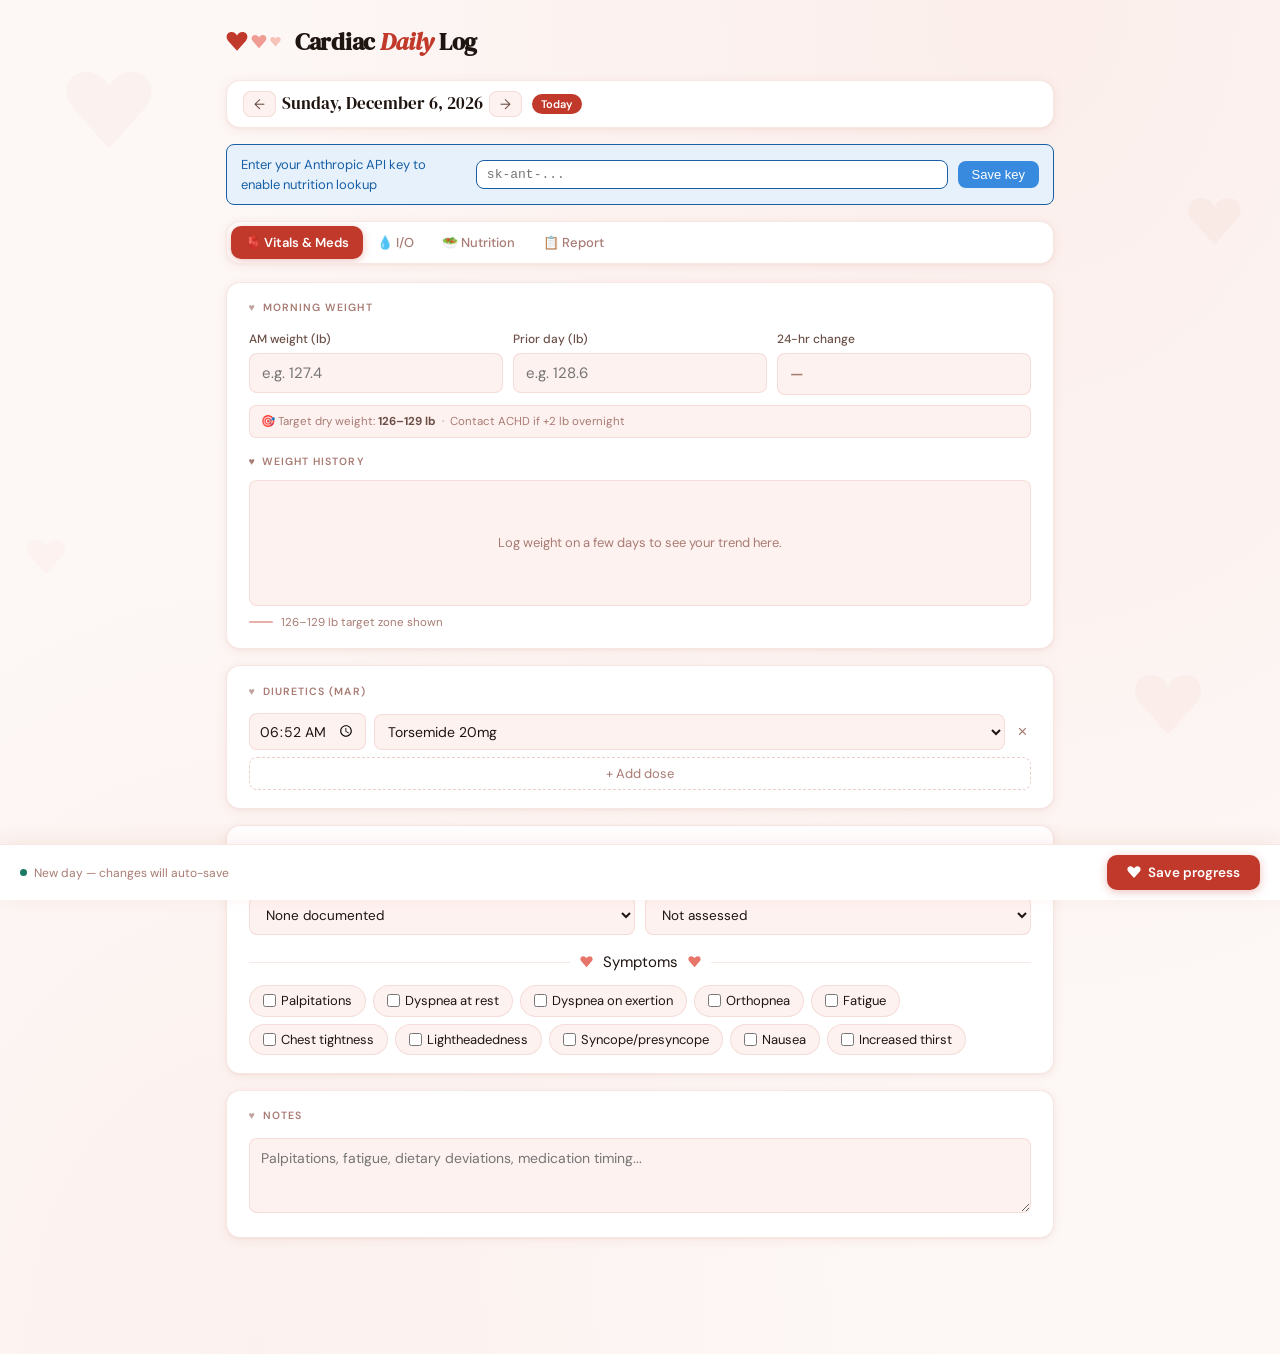
==== index.html @ 663b80c2 "index.html" ====
<!DOCTYPE html>
<html lang="en">
<head>
<meta charset="UTF-8">
<meta name="viewport" content="width=device-width, initial-scale=1.0, viewport-fit=cover">
<title>Cardiac Log</title>

<!-- PWA / Add to Home Screen -->
<meta name="apple-mobile-web-app-capable" content="yes">
<meta name="apple-mobile-web-app-status-bar-style" content="default">
<meta name="apple-mobile-web-app-title" content="Cardiac Log">
<meta name="mobile-web-app-capable" content="yes">
<meta name="theme-color" content="#c0392b">

<!-- Inline SVG heart favicon as data URI -->
<link rel="icon" type="image/svg+xml" href="data:image/svg+xml,%3Csvg xmlns='http://www.w3.org/2000/svg' viewBox='0 0 100 90'%3E%3Cpath d='M50 85 L10 40 C-5 22 5 0 25 0 C37 0 46 8 50 16 C54 8 63 0 75 0 C95 0 105 22 90 40 Z' fill='%23c0392b'/%3E%3C/svg%3E">

<!-- Apple touch icon: red heart on white -->
<link rel="apple-touch-icon" href="[data-uri]">

<link href="https://fonts.googleapis.com/css2?family=DM+Serif+Display:ital@0;1&family=DM+Sans:wght@300;400;500;600&display=swap" rel="stylesheet">
<style>
  :root {
    --bg: #fdf8f6; --surface: #ffffff; --surface2: #fef2f0; --surface3: #fde8e5;
    --border: rgba(180,60,40,0.12); --border-strong: rgba(180,60,40,0.25);
    --text: #1e1410; --text2: #6b4f47; --text3: #a87b73;
    --red: #c0392b; --red-mid: #e04f3e; --red-light: #fde8e5; --red-bg: #fff0ee;
    --rose: #e8756a; --teal: #1a7a62; --teal-bg: #e0f4ed; --teal-mid: #27a882;
    --amber: #b45309; --amber-bg: #fef3c7; --amber-mid: #d97706;
    --blue: #185fa5; --blue-bg: #e6f1fb; --blue-mid: #378add;
    --radius: 14px; --radius-sm: 8px;
    --shadow: 0 2px 12px rgba(180,60,40,0.08), 0 1px 3px rgba(180,60,40,0.05);
  }
  @media (prefers-color-scheme: dark) {
    :root {
      --bg: #1a1210; --surface: #231816; --surface2: #2c1f1c; --surface3: #371f1b;
      --border: rgba(240,120,100,0.14); --border-strong: rgba(240,120,100,0.28);
      --text: #f5ede9; --text2: #d4a49c; --text3: #9e7068;
      --red: #f08070; --red-mid: #e06050; --red-light: #3a1f1c; --red-bg: #2e1614;
      --rose: #e0706a; --teal: #5dcaa5; --teal-bg: #04342c; --teal-mid: #27a882;
      --amber: #ef9f27; --amber-bg: #412402; --amber-mid: #d97706;
      --blue: #85b7eb; --blue-bg: #042c53; --blue-mid: #378add;
      --shadow: 0 2px 12px rgba(0,0,0,0.3);
    }
  }
  * { box-sizing: border-box; margin: 0; padding: 0; }
  body { background: var(--bg); color: var(--text); font-family: 'DM Sans', -apple-system, sans-serif; font-size: 15px; line-height: 1.5;
    background-image: radial-gradient(ellipse at 80% 0%, rgba(224,79,62,0.06) 0%, transparent 60%), radial-gradient(ellipse at 20% 100%, rgba(224,79,62,0.04) 0%, transparent 50%); min-height: 100vh; }
  .app { max-width: 860px; margin: 0 auto; padding: 1.5rem 1rem 100px; position: relative; z-index: 1; }

  /* ── HEADER ── */
  .app-header { display: flex; align-items: center; justify-content: space-between; margin-bottom: 1.25rem; flex-wrap: wrap; gap: 12px; }
  .header-left { display: flex; align-items: center; gap: 14px; }
  .header-hearts { display: flex; gap: 3px; align-items: center; }
  .header-hearts svg { animation: heartbeat 2.4s ease-in-out infinite; }
  .header-hearts svg:nth-child(2) { animation-delay: 0.3s; }
  .header-hearts svg:nth-child(3) { animation-delay: 0.6s; }
  @keyframes heartbeat { 0%,100%{transform:scale(1);} 14%{transform:scale(1.18);} 28%{transform:scale(1);} 42%{transform:scale(1.1);} 56%{transform:scale(1);} }
  .app-title { font-family: 'DM Serif Display', Georgia, serif; font-size: 24px; letter-spacing: -0.3px; }
  .app-title em { font-style: italic; color: var(--red); }

  /* ── DATE BAR ── */
  .date-bar {
    display: flex; align-items: center; gap: 10px;
    background: var(--surface); border: 0.5px solid var(--border);
    border-radius: var(--radius); padding: 10px 16px;
    margin-bottom: 1rem; box-shadow: var(--shadow);
    flex-wrap: wrap;
  }
  .date-bar .date-nav { display: flex; align-items: center; gap: 6px; }
  .date-nav-btn { background: var(--surface2); border: 0.5px solid var(--border); border-radius: 8px; color: var(--text2); padding: 5px 10px; font-size: 14px; cursor: pointer; line-height: 1; transition: all 0.15s; font-family: 'DM Sans', sans-serif; }
  .date-nav-btn:hover { background: var(--surface3); color: var(--red); }
  .date-label { font-family: 'DM Serif Display', serif; font-size: 17px; color: var(--text); min-width: 200px; text-align: center; cursor: pointer; }
  .date-label:hover { color: var(--red); }
  .date-input-wrap { position: relative; }
  .date-input-wrap input[type="date"] { position: absolute; opacity: 0; top: 0; left: 0; width: 100%; height: 100%; cursor: pointer; }
  .today-badge { font-size: 11px; background: var(--red); color: white; border-radius: 10px; padding: 2px 9px; font-weight: 600; white-space: nowrap; }
  .past-badge { font-size: 11px; background: var(--surface2); color: var(--text3); border: 0.5px solid var(--border); border-radius: 10px; padding: 2px 9px; white-space: nowrap; }
  .date-bar .spacer { flex: 1; }
  .jump-today-btn { background: none; border: 0.5px solid var(--border-strong); border-radius: 8px; color: var(--text3); padding: 5px 11px; font-size: 12px; cursor: pointer; font-family: 'DM Sans', sans-serif; transition: all 0.15s; white-space: nowrap; }
  .jump-today-btn:hover { color: var(--red); border-color: var(--rose); }

  /* ── SECTIONS ── */
  .section { background: var(--surface); border: 0.5px solid var(--border); border-radius: var(--radius); padding: 1.1rem 1.35rem; margin-bottom: 1rem; box-shadow: var(--shadow); }
  .section-title { font-size: 10.5px; font-weight: 600; letter-spacing: 0.1em; text-transform: uppercase; color: var(--text3); margin-bottom: 0.85rem; display: flex; align-items: center; gap: 7px; }
  .section-title .sh { opacity: 0.7; }

  /* ── TABS ── */
  .tabs { display: flex; background: var(--surface); border: 0.5px solid var(--border); border-radius: var(--radius); padding: 4px; margin-bottom: 1.1rem; box-shadow: var(--shadow); overflow-x: auto; gap: 0; }
  .tab-btn { background: none; border: none; border-radius: 10px; padding: 8px 14px; font-size: 13px; font-family: 'DM Sans', sans-serif; font-weight: 500; color: var(--text3); cursor: pointer; white-space: nowrap; transition: all 0.18s; }
  .tab-btn:hover { color: var(--text2); background: var(--surface2); }
  .tab-btn.active { color: white; background: var(--red); font-weight: 600; box-shadow: 0 2px 8px rgba(192,57,43,0.3); }
  .tab-panel { display: none; }
  .tab-panel.active { display: block; animation: fadeUp 0.22s ease; }
  @keyframes fadeUp { from{opacity:0;transform:translateY(6px);}to{opacity:1;transform:translateY(0);} }

  /* ── API BANNER ── */
  .api-banner { background: var(--blue-bg); border: 0.5px solid var(--blue); border-radius: var(--radius-sm); padding: 10px 14px; margin-bottom: 1rem; display: flex; align-items: center; gap: 10px; flex-wrap: wrap; }
  .api-banner span { font-size: 13px; color: var(--blue); flex: 1; min-width: 160px; }
  .api-banner input { flex: 2; min-width: 200px; background: var(--surface); border: 0.5px solid var(--blue); border-radius: var(--radius-sm); padding: 6px 10px; font-size: 13px; color: var(--text); outline: none; font-family: monospace; }
  .api-banner button { background: var(--blue-mid); color: white; border: none; border-radius: var(--radius-sm); padding: 6px 14px; font-size: 13px; cursor: pointer; }
  .api-banner.set { background: var(--teal-bg); border-color: var(--teal); }
  .api-banner.set span { color: var(--teal); }

  /* ── WEIGHT ── */
  .weight-row { display: grid; grid-template-columns: 1fr 1fr 1fr; gap: 10px; }
  .weight-field label { display: block; font-size: 12px; color: var(--text2); margin-bottom: 5px; font-weight: 500; }
  .weight-field input { width: 100%; background: var(--surface2); border: 0.5px solid var(--border); border-radius: var(--radius-sm); padding: 9px 12px; font-size: 15px; color: var(--text); outline: none; font-family: 'DM Sans', sans-serif; transition: border-color 0.15s; }
  .weight-field input:focus { border-color: var(--rose); }
  .delta-display { background: var(--surface2); border: 0.5px solid var(--border); border-radius: var(--radius-sm); padding: 9px 12px; font-size: 15px; font-weight: 600; color: var(--text3); }
  .delta-neg { color: var(--teal) !important; }
  .delta-pos { color: var(--red) !important; }

  /* ── TREND GRAPH ── */
  .trend-wrap { margin-top: 1rem; }
  .trend-header { display: flex; align-items: center; justify-content: space-between; margin-bottom: 10px; flex-wrap: wrap; gap: 8px; }
  .trend-title { font-size: 10.5px; font-weight: 600; letter-spacing: 0.1em; text-transform: uppercase; color: var(--text3); display: flex; align-items: center; gap: 6px; }
  .trend-stats { display: flex; gap: 10px; flex-wrap: wrap; }
  .trend-stat { background: var(--surface2); border: 0.5px solid var(--border); border-radius: 8px; padding: 5px 11px; text-align: center; }
  .trend-stat .ts-val { font-size: 15px; font-weight: 600; color: var(--text); font-family: 'DM Serif Display', serif; }
  .trend-stat .ts-lbl { font-size: 10px; color: var(--text3); text-transform: uppercase; letter-spacing: 0.06em; }
  .canvas-wrap { background: var(--surface2); border: 0.5px solid var(--border); border-radius: var(--radius-sm); padding: 12px; overflow: hidden; position: relative; }
  canvas#weightChart { width: 100%; display: block; }
  .no-data-msg { text-align: center; padding: 40px 20px; color: var(--text3); font-size: 13px; }
  .dry-target-note { display: flex; align-items: center; gap: 8px; margin-top: 8px; font-size: 11.5px; color: var(--text3); }
  .dry-target-note span { width: 24px; height: 2px; background: var(--red); opacity: 0.4; display: inline-block; border-radius: 1px; }

  /* ── HEART DIVIDER ── */
  .heart-divider { display: flex; align-items: center; gap: 10px; margin: 1rem 0 0.75rem; }
  .heart-divider::before,.heart-divider::after { content:''; flex:1; height:0.5px; background:var(--border); }

  /* ── OBS ── */
  .obs-grid { display: grid; grid-template-columns: 1fr 1fr; gap: 10px; }
  .obs-field label { display: block; font-size: 12px; color: var(--text2); margin-bottom: 5px; font-weight: 500; }
  .obs-field select { width: 100%; background: var(--surface2); border: 0.5px solid var(--border); border-radius: var(--radius-sm); padding: 9px 12px; font-size: 13.5px; color: var(--text); outline: none; font-family: 'DM Sans', sans-serif; }
  .symptom-checks { display: flex; flex-wrap: wrap; gap: 7px; margin-top: 4px; }
  .sym-chip { display: flex; align-items: center; gap: 5px; background: var(--surface2); border: 0.5px solid var(--border); border-radius: 20px; padding: 5px 13px; font-size: 13px; cursor: pointer; user-select: none; transition: all 0.15s; }
  .sym-chip:hover { border-color: var(--rose); }
  .sym-chip input[type=checkbox] { accent-color: var(--red); width: 13px; height: 13px; }
  .sym-chip.checked { background: var(--red-bg); border-color: var(--red); color: var(--red); font-weight: 500; }

  /* ── DIURETICS ── */
  .diuretic-log { display: flex; flex-direction: column; gap: 7px; }
  .diuretic-entry { display: flex; gap: 8px; align-items: center; }
  .diuretic-entry input[type="time"],.diuretic-entry select { background: var(--surface2); border: 0.5px solid var(--border); border-radius: var(--radius-sm); padding: 7px 9px; font-size: 14px; color: var(--text); outline: none; font-family: 'DM Sans', sans-serif; }
  .diuretic-entry select { flex: 1; }

  .add-btn { background: none; border: 0.5px dashed var(--border-strong); border-radius: var(--radius-sm); color: var(--text3); padding: 7px 14px; font-size: 13px; font-family: 'DM Sans', sans-serif; cursor: pointer; margin-top: 7px; width: 100%; transition: all 0.15s; }
  .add-btn:hover { background: var(--surface2); color: var(--red); border-color: var(--rose); }
  .remove-btn { background: none; border: none; color: var(--text3); font-size: 17px; cursor: pointer; padding: 0 4px; line-height: 1; flex-shrink: 0; transition: color 0.12s; }
  .remove-btn:hover { color: var(--red); }

  /* ── FLUID ── */
  .fluid-entry { display: flex; gap: 6px; align-items: center; padding: 9px 11px; background: var(--surface2); border: 0.5px solid var(--border); border-radius: var(--radius-sm); margin-bottom: 7px; flex-wrap: wrap; }
  .fluid-entry .fl-row1 { display: flex; gap: 6px; align-items: center; flex: 1; min-width: 200px; }
  .fluid-entry input[type="number"] { width: 64px; background: var(--surface); border: 0.5px solid var(--border); border-radius: var(--radius-sm); padding: 6px 8px; font-size: 14px; color: var(--text); outline: none; font-family: 'DM Sans', sans-serif; }
  .fluid-entry .fl-name { flex: 1; background: var(--surface); border: 0.5px solid var(--border); border-radius: var(--radius-sm); padding: 6px 9px; font-size: 14px; color: var(--text); outline: none; font-family: 'DM Sans', sans-serif; }
  .fluid-entry .fl-badge { font-size: 11px; color: var(--text3); background: var(--surface); border: 0.5px solid var(--border); border-radius: 5px; padding: 2px 7px; white-space: nowrap; }
  .fluid-entry .fl-badge.has-data { color: var(--teal); border-color: var(--teal); background: var(--teal-bg); }
  .intake-total { display: flex; justify-content: flex-end; margin-top: 5px; }
  .intake-total span { font-size: 13px; color: var(--text2); background: var(--surface2); padding: 4px 12px; border-radius: 20px; border: 0.5px solid var(--border); }
  .intake-total strong { color: var(--text); }

  /* ── OUTPUT ── */
  .output-log { display: flex; flex-direction: column; gap: 7px; }
  .output-entry { display: flex; gap: 8px; align-items: center; background: var(--surface2); border: 0.5px solid var(--border); border-radius: var(--radius-sm); padding: 7px 10px; }
  .output-entry input[type="time"] { background: transparent; border: none; font-size: 14px; color: var(--text); outline: none; font-family: 'DM Sans', sans-serif; width: 90px; }
  .output-entry .vol-select { flex: 1; background: var(--surface); border: 0.5px solid var(--border); border-radius: var(--radius-sm); padding: 6px 9px; font-size: 13.5px; color: var(--text); outline: none; font-family: 'DM Sans', sans-serif; cursor: pointer; }
  .output-entry .ml-badge { font-size: 11.5px; color: var(--teal); background: var(--teal-bg); border: 0.5px solid var(--teal); border-radius: 5px; padding: 2px 8px; white-space: nowrap; min-width: 58px; text-align: center; }
  .bm-row { display: flex; align-items: center; gap: 10px; margin-top: 12px; flex-wrap: wrap; }
  .bm-label { font-size: 12px; font-weight: 600; letter-spacing: 0.07em; text-transform: uppercase; color: var(--text3); }

  /* ── BALANCE ── */
  .balance-row { display: grid; grid-template-columns: 1fr 1fr 1fr; gap: 10px; margin-top: 0.5rem; }
  .balance-card { background: var(--surface2); border: 0.5px solid var(--border); border-radius: var(--radius-sm); padding: 12px 14px; text-align: center; }
  .bc-lbl { font-size: 10.5px; color: var(--text3); text-transform: uppercase; letter-spacing: 0.07em; }
  .bc-val { font-size: 21px; font-weight: 600; margin-top: 3px; color: var(--text); font-family: 'DM Serif Display', serif; }
  .bc-positive { color: var(--amber) !important; }
  .bc-negative { color: var(--teal) !important; }

  /* ── FOOD ── */
  .meal-section { margin-bottom: 0.85rem; }
  .meal-header { display: flex; align-items: center; justify-content: space-between; margin-bottom: 7px; }
  .meal-header input { font-size: 12px; font-weight: 600; color: var(--text2); letter-spacing: 0.06em; text-transform: uppercase; background: none; border: none; outline: none; width: 130px; font-family: 'DM Sans', sans-serif; }
  .meal-divider { border: none; border-top: 0.5px dashed var(--border); margin: 12px 0; }
  .food-entry { background: var(--surface2); border-radius: var(--radius-sm); padding: 11px; margin-bottom: 7px; border: 0.5px solid var(--border); transition: border-color 0.15s; }
  .food-entry:focus-within { border-color: var(--rose); }
  .food-top-row { display: flex; gap: 7px; align-items: center; margin-bottom: 9px; }
  .food-top-row input.food-name { flex: 1; background: var(--surface); border: 0.5px solid var(--border); border-radius: var(--radius-sm); padding: 7px 10px; font-size: 14px; color: var(--text); outline: none; font-family: 'DM Sans', sans-serif; }
  .food-top-row input.food-name:focus { border-color: var(--rose); }
  .lookup-btn { display: flex; align-items: center; gap: 5px; background: var(--blue-bg); border: 0.5px solid var(--blue); border-radius: var(--radius-sm); color: var(--blue); padding: 6px 11px; font-size: 12px; cursor: pointer; white-space: nowrap; flex-shrink: 0; font-family: 'DM Sans', sans-serif; transition: all 0.15s; }
  .lookup-btn:hover { background: var(--blue-mid); color: white; border-color: var(--blue-mid); }
  .lookup-btn:disabled { opacity: 0.5; cursor: not-allowed; }
  .photo-row { display: flex; align-items: center; gap: 8px; margin-bottom: 9px; }
  .photo-label { background: var(--surface2); border: 0.5px dashed var(--border-strong); border-radius: var(--radius-sm); padding: 5px 11px; font-size: 12px; color: var(--text2); cursor: pointer; font-family: 'DM Sans', sans-serif; }
  .photo-label:hover { background: var(--surface); border-color: var(--rose); }
  .photo-label input { display: none; }
  .photo-preview { width: 36px; height: 36px; border-radius: 5px; object-fit: cover; border: 0.5px solid var(--border); display: none; }
  .photo-clear { font-size: 11px; color: var(--text3); cursor: pointer; display: none; }
  .photo-clear:hover { color: var(--red); }
  .conf-badge { font-size: 11px; border-radius: 4px; padding: 2px 8px; border: 0.5px solid; font-weight: 500; }
  .conf-high { color: var(--teal); border-color: var(--teal); background: var(--teal-bg); }
  .conf-med { color: var(--amber); border-color: var(--amber); background: var(--amber-bg); }
  .conf-low { color: var(--red); border-color: var(--red); background: var(--red-bg); }
  .lookup-note { font-size: 11px; color: var(--text3); font-style: italic; }
  .food-key-fields { display: grid; grid-template-columns: 1fr 1fr; gap: 7px; }
  .macro-field { display: flex; flex-direction: column; gap: 3px; }
  .macro-field label { font-size: 11px; color: var(--text3); font-weight: 500; }
  .macro-field input { background: var(--surface); border: 0.5px solid var(--border); border-radius: var(--radius-sm); padding: 5px 8px; font-size: 13px; color: var(--text); outline: none; width: 100%; font-family: 'DM Sans', sans-serif; }
  .macro-field input:focus { border-color: var(--rose); }
  .macro-field input.filled { border-color: var(--teal); background: var(--teal-bg); }
  .macros-toggle { font-size: 12px; color: var(--text3); cursor: pointer; background: none; border: none; padding: 0; text-decoration: underline; text-underline-offset: 2px; margin-top: 6px; font-family: 'DM Sans', sans-serif; }
  .macros-hidden { display: none; }
  .food-macros-full { display: grid; grid-template-columns: repeat(3, 1fr); gap: 7px; margin-top: 7px; }

  /* ── NUTRITION SUMMARY ── */
  .nut-summary-main { display: grid; grid-template-columns: 1fr 1fr; gap: 10px; margin-bottom: 10px; }
  .ns-card { background: var(--surface2); border: 0.5px solid var(--border); border-radius: var(--radius-sm); padding: 14px 16px; position: relative; overflow: hidden; }
  .ns-card::before { content:''; position:absolute; top:-12px; right:-12px; width:55px; height:55px; border-radius:50%; background:rgba(224,79,62,0.06); }
  .ns-card .ns-val { font-size: 26px; font-weight: 600; color: var(--text); display: block; font-family: 'DM Serif Display', serif; }
  .ns-card .ns-lbl { font-size: 11px; color: var(--text3); display: block; margin-top: 2px; text-transform: uppercase; letter-spacing: 0.06em; }
  .ns-card.sodium .ns-val { color: var(--amber); }
  .ns-card.sodium.warn .ns-val { color: var(--red); }
  .sodium-bar-wrap { margin-top: 8px; }
  .sodium-bar-label { display: flex; justify-content: space-between; font-size: 11px; color: var(--text3); margin-bottom: 4px; }
  .sodium-bar-track { height: 6px; background: var(--surface3); border-radius: 3px; overflow: hidden; }
  .sodium-bar-fill { height: 100%; border-radius: 3px; background: var(--teal); transition: width 0.4s ease, background 0.4s ease; max-width: 100%; }
  .sodium-bar-fill.warn { background: var(--amber-mid); }
  .sodium-bar-fill.over { background: var(--red); }
  .macro-detail-row { display: grid; grid-template-columns: repeat(3, 1fr); gap: 8px; }
  .macro-mini { background: var(--surface2); border: 0.5px solid var(--border); border-radius: var(--radius-sm); padding: 9px 11px; text-align: center; }
  .macro-mini .mv { font-size: 17px; font-weight: 600; color: var(--text); font-family: 'DM Serif Display', serif; }
  .macro-mini .ml2 { font-size: 11px; color: var(--text3); text-transform: uppercase; letter-spacing: 0.05em; }
  .macros-detail-toggle { font-size: 12px; color: var(--text3); cursor: pointer; background: none; border: none; padding: 0 0 7px; text-decoration: underline; text-underline-offset: 2px; font-family: 'DM Sans', sans-serif; }

  /* ── NOTES ── */
  .notes-field textarea { width: 100%; background: var(--surface2); border: 0.5px solid var(--border); border-radius: var(--radius-sm); padding: 9px 11px; font-size: 14px; color: var(--text); outline: none; resize: vertical; min-height: 75px; line-height: 1.55; font-family: 'DM Sans', sans-serif; }
  .notes-field textarea:focus { border-color: var(--rose); }

  /* ── REPORT ── */
  .generate-btn { width: 100%; background: var(--red); color: white; border: none; border-radius: var(--radius); padding: 15px; font-size: 15px; font-weight: 600; cursor: pointer; margin-top: 0.5rem; font-family: 'DM Sans', sans-serif; display: flex; align-items: center; justify-content: center; gap: 8px; transition: all 0.18s; box-shadow: 0 4px 16px rgba(192,57,43,0.28); }
  .generate-btn:hover { background: var(--red-mid); transform: translateY(-1px); }
  .report-output { white-space: pre-wrap; font-family: 'Courier New', monospace; font-size: 12.5px; line-height: 1.75; background: var(--surface2); border: 0.5px solid var(--border); border-radius: var(--radius); padding: 1.35rem; color: var(--text); margin-top: 13px; }
  .copy-btn { background: none; border: 0.5px solid var(--border-strong); border-radius: var(--radius-sm); color: var(--text2); padding: 7px 16px; font-size: 13px; cursor: pointer; margin-top: 9px; font-family: 'DM Sans', sans-serif; }
  .copy-btn:hover { background: var(--surface2); }
  .copy-btn.copied { color: var(--teal); border-color: var(--teal); }

  /* ── SAVE INDICATOR (header) ── */
  .save-indicator { display: none; }

  /* ── SAVE BAR — sticky at bottom ── */
  .save-bar {
    position: fixed;
    bottom: 0; left: 0; right: 0;
    z-index: 100;
    background: var(--surface);
    border-top: 0.5px solid var(--border);
    padding: 10px 20px;
    padding-bottom: calc(10px + env(safe-area-inset-bottom));
    display: flex;
    align-items: center;
    justify-content: space-between;
    gap: 12px;
    box-shadow: 0 -4px 20px rgba(180,60,40,0.08);
  }
  .save-status {
    font-size: 12px; color: var(--text3);
    display: flex; align-items: center; gap: 7px;
    flex: 1; min-width: 0;
  }
  .save-status .dot {
    width: 7px; height: 7px; border-radius: 50%;
    background: var(--text3); flex-shrink: 0; transition: background 0.3s;
  }
  .save-status.saved .dot { background: var(--teal); }
  .save-status.unsaved .dot { background: var(--amber-mid); animation: pulse-dot 1.2s ease-in-out infinite; }
  @keyframes pulse-dot { 0%,100%{opacity:1;} 50%{opacity:0.4;} }
  .save-status .status-text { white-space: nowrap; overflow: hidden; text-overflow: ellipsis; }
  .save-now-btn {
    background: var(--red); color: white; border: none;
    border-radius: 10px; padding: 9px 20px;
    font-size: 13.5px; font-weight: 600; font-family: 'DM Sans', sans-serif;
    cursor: pointer; white-space: nowrap;
    display: flex; align-items: center; gap: 7px;
    box-shadow: 0 2px 10px rgba(192,57,43,0.3);
    transition: all 0.15s; flex-shrink: 0;
  }
  .save-now-btn:hover { background: var(--red-mid); transform: translateY(-1px); }
  .save-now-btn:active { transform: translateY(1px); box-shadow: none; }
  .save-now-btn.saved-flash { background: var(--teal) !important; box-shadow: 0 2px 10px rgba(26,122,98,0.3); }

  /* ── BG HEARTS ── */
  .bg-heart { position: fixed; pointer-events: none; opacity: 0.035; z-index: 0; animation: floatHeart linear infinite; }
  @keyframes floatHeart { 0%{transform:translateY(0) rotate(0deg);opacity:0.035;} 50%{opacity:0.06;} 100%{transform:translateY(-40px) rotate(8deg);opacity:0.02;} }

  input::-webkit-inner-spin-button { -webkit-appearance: none; }
  input[type=number] { -moz-appearance: textfield; }
  ::-webkit-scrollbar { width: 5px; height: 5px; }
  ::-webkit-scrollbar-track { background: transparent; }
  ::-webkit-scrollbar-thumb { background: var(--border-strong); border-radius: 3px; }
</style>
</head>
<body>

<svg class="bg-heart" style="width:90px;top:8%;left:5%;animation-duration:14s;animation-delay:-3s;" viewBox="0 0 100 90"><path d="M50 85 L10 40 C-5 22 5 0 25 0 C37 0 46 8 50 16 C54 8 63 0 75 0 C95 0 105 22 90 40 Z" fill="#c0392b"/></svg>
<svg class="bg-heart" style="width:55px;top:22%;right:3%;animation-duration:18s;animation-delay:-7s;" viewBox="0 0 100 90"><path d="M50 85 L10 40 C-5 22 5 0 25 0 C37 0 46 8 50 16 C54 8 63 0 75 0 C95 0 105 22 90 40 Z" fill="#c0392b"/></svg>
<svg class="bg-heart" style="width:40px;top:60%;left:2%;animation-duration:22s;animation-delay:-11s;" viewBox="0 0 100 90"><path d="M50 85 L10 40 C-5 22 5 0 25 0 C37 0 46 8 50 16 C54 8 63 0 75 0 C95 0 105 22 90 40 Z" fill="#e8756a"/></svg>
<svg class="bg-heart" style="width:70px;top:75%;right:6%;animation-duration:16s;animation-delay:-5s;" viewBox="0 0 100 90"><path d="M50 85 L10 40 C-5 22 5 0 25 0 C37 0 46 8 50 16 C54 8 63 0 75 0 C95 0 105 22 90 40 Z" fill="#c0392b"/></svg>

<div class="app">
  <div class="app-header">
    <div class="header-left">
      <div class="header-hearts">
        <svg width="22" height="20" viewBox="0 0 100 90"><path d="M50 85 L10 40 C-5 22 5 0 25 0 C37 0 46 8 50 16 C54 8 63 0 75 0 C95 0 105 22 90 40 Z" fill="#c0392b"/></svg>
        <svg width="16" height="14" viewBox="0 0 100 90"><path d="M50 85 L10 40 C-5 22 5 0 25 0 C37 0 46 8 50 16 C54 8 63 0 75 0 C95 0 105 22 90 40 Z" fill="#e8756a" opacity="0.7"/></svg>
        <svg width="11" height="10" viewBox="0 0 100 90"><path d="M50 85 L10 40 C-5 22 5 0 25 0 C37 0 46 8 50 16 C54 8 63 0 75 0 C95 0 105 22 90 40 Z" fill="#f0a090" opacity="0.6"/></svg>
      </div>
      <h1 class="app-title">Cardiac <em>Daily</em> Log</h1>
    </div>
    <div class="save-indicator" id="saveIndicator">✓ Saved</div>
  </div>

  <!-- DATE BAR -->
  <div class="date-bar">
    <div class="date-nav">
      <button class="date-nav-btn" onclick="shiftDate(-1)">←</button>
      <div class="date-input-wrap">
        <span class="date-label" id="dateLabelText"></span>
        <input type="date" id="datePicker" onchange="onDatePickerChange()">
      </div>
      <button class="date-nav-btn" onclick="shiftDate(1)">→</button>
    </div>
    <span id="todayBadge" class="today-badge">Today</span>
    <div class="spacer"></div>
    <button class="jump-today-btn" id="jumpTodayBtn" onclick="jumpToToday()" style="display:none;">Jump to today</button>
  </div>

  <div id="apiBanner" class="api-banner">
    <span>Enter your Anthropic API key to enable nutrition lookup</span>
    <input type="password" id="apiKeyInput" placeholder="sk-ant-...">
    <button onclick="saveApiKey()">Save key</button>
  </div>

  <div class="tabs">
    <button class="tab-btn active" onclick="switchTab('vitals',this)">🫀 Vitals & Meds</button>
    <button class="tab-btn" onclick="switchTab('io',this)">💧 I/O</button>
    <button class="tab-btn" onclick="switchTab('nutrition',this)">🥗 Nutrition</button>
    <button class="tab-btn" onclick="switchTab('report',this)">📋 Report</button>
  </div>

  <!-- VITALS -->
  <div id="tab-vitals" class="tab-panel active">
    <div class="section">
      <div class="section-title"><span class="sh">♥</span> Morning Weight</div>
      <div class="weight-row">
        <div class="weight-field"><label>AM weight (lb)</label><input type="number" id="weightAM" placeholder="e.g. 127.4" step="0.1" oninput="updateDelta();autosave()"></div>
        <div class="weight-field"><label>Prior day (lb)</label><input type="number" id="weightPrior" placeholder="e.g. 128.6" step="0.1" oninput="updateDelta();autosave()"></div>
        <div class="weight-field"><label>24-hr change</label><div class="delta-display" id="deltaDisplay">—</div></div>
      </div>
      <div style="font-size:11.5px;color:var(--text3);margin-top:10px;background:var(--surface2);border-radius:7px;padding:7px 11px;border:0.5px solid var(--border);">
        🎯 Target dry weight: <strong style="color:var(--text2);">126–129 lb</strong> &nbsp;·&nbsp; Contact ACHD if +2 lb overnight
      </div>

      <!-- TREND GRAPH -->
      <div class="trend-wrap" id="trendWrap">
        <div class="trend-header">
          <div class="trend-title"><span class="sh">♥</span> Weight history</div>
          <div class="trend-stats" id="trendStats"></div>
        </div>
        <div class="canvas-wrap">
          <canvas id="weightChart" height="160"></canvas>
          <div class="no-data-msg" id="noDataMsg">Log weight on a few days to see your trend here.</div>
        </div>
        <div class="dry-target-note"><span></span> 126–129 lb target zone shown</div>
      </div>
    </div>

    <div class="section">
      <div class="section-title"><span class="sh">♥</span> Diuretics (MAR)</div>
      <div class="diuretic-log" id="diureticLog"></div>
      <button class="add-btn" onclick="addDiuretic()">+ Add dose</button>
    </div>

    <div class="section">
      <div class="section-title"><span class="sh">♥</span> Clinical Observations</div>
      <div class="obs-grid" style="margin-bottom:14px;">
        <div class="obs-field"><label>Edema</label>
          <select id="edema" onchange="autosave()">
            <option value="">None documented</option><option>None</option>
            <option>Trace — bilateral ankles</option><option>1+ — bilateral ankles</option>
            <option>2+ — ankles and lower legs</option><option>3+ — to knees</option>
            <option>4+ — to thighs</option><option>Sacral edema</option>
          </select>
        </div>
        <div class="obs-field"><label>Functional status</label>
          <select id="funcStatus" onchange="autosave()">
            <option value="">Not assessed</option>
            <option>NYHA I — no symptoms with ordinary activity</option>
            <option>NYHA II — slight limitation, comfortable at rest</option>
            <option>NYHA III — marked limitation, comfortable at rest</option>
            <option>NYHA IV — symptoms at rest</option>
          </select>
        </div>
      </div>
      <div class="heart-divider">
        <svg width="13" height="12" viewBox="0 0 100 90"><path d="M50 85 L10 40 C-5 22 5 0 25 0 C37 0 46 8 50 16 C54 8 63 0 75 0 C95 0 105 22 90 40 Z" fill="var(--rose)"/></svg>
        Symptoms
        <svg width="13" height="12" viewBox="0 0 100 90"><path d="M50 85 L10 40 C-5 22 5 0 25 0 C37 0 46 8 50 16 C54 8 63 0 75 0 C95 0 105 22 90 40 Z" fill="var(--rose)"/></svg>
      </div>
      <div class="symptom-checks" id="symptomChecks"></div>
    </div>

    <div class="section">
      <div class="section-title"><span class="sh">♥</span> Notes</div>
      <div class="notes-field"><textarea id="notesField" placeholder="Palpitations, fatigue, dietary deviations, medication timing..." oninput="autosave()"></textarea></div>
    </div>
  </div>

  <!-- I/O -->
  <div id="tab-io" class="tab-panel">
    <div class="section">
      <div class="section-title"><span class="sh">♥</span> Fluid Intake</div>
      <div id="fluidList"></div>
      <button class="add-btn" onclick="addFluid()">+ Add fluid</button>
      <div class="intake-total" id="intakeTotal" style="display:none;"></div>
    </div>
    <div class="section">
      <div class="section-title"><span class="sh">♥</span> Urine Output</div>
      <div class="output-log" id="outputLog"></div>
      <button class="add-btn" onclick="addOutput()">+ Add void</button>
      <div class="bm-row">
        <span class="bm-label">BM</span>
        <div id="bmList" style="display:flex;gap:6px;flex-wrap:wrap;align-items:center;"></div>
        <button class="add-btn" style="width:auto;margin-top:0;" onclick="addBM()">+ Add BM</button>
      </div>
    </div>
    <div class="section">
      <div class="section-title"><span class="sh">♥</span> 24-hr Fluid Balance</div>
      <div class="balance-row">
        <div class="balance-card"><div class="bc-lbl">Intake</div><div class="bc-val" id="balIn">—</div></div>
        <div class="balance-card"><div class="bc-lbl">Output</div><div class="bc-val" id="balOut">—</div></div>
        <div class="balance-card"><div class="bc-lbl">Net</div><div class="bc-val" id="balNet">—</div></div>
      </div>
    </div>
  </div>

  <!-- NUTRITION -->
  <div id="tab-nutrition" class="tab-panel">
    <div class="section">
      <div id="mealSections"></div>
      <button class="add-btn" onclick="addMealSection()">+ Add meal</button>
    </div>
    <div class="section">
      <div class="section-title"><span class="sh">♥</span> Daily Totals</div>
      <div class="nut-summary-main">
        <div class="ns-card"><span class="ns-val" id="totKcal">0</span><span class="ns-lbl">kcal</span></div>
        <div class="ns-card sodium" id="sodCard">
          <span class="ns-val" id="totSod">0 mg</span><span class="ns-lbl">sodium</span>
          <div class="sodium-bar-wrap">
            <div class="sodium-bar-label"><span>0</span><span>1,500 mg target</span></div>
            <div class="sodium-bar-track"><div class="sodium-bar-fill" id="sodiumBar" style="width:0%"></div></div>
          </div>
        </div>
      </div>
      <button class="macros-detail-toggle" onclick="toggleMacroDetail(this)">show carbs / protein / fat</button>
      <div id="macroDetailRow" class="macro-detail-row" style="display:none;">
        <div class="macro-mini"><div class="mv" id="totCarb">0g</div><div class="ml2">carbs</div></div>
        <div class="macro-mini"><div class="mv" id="totProt">0g</div><div class="ml2">protein</div></div>
        <div class="macro-mini"><div class="mv" id="totFat">0g</div><div class="ml2">fat</div></div>
      </div>
    </div>
  </div>

  <!-- REPORT -->
  <div id="tab-report" class="tab-panel">
    <div class="section">
      <div class="section-title"><span class="sh">♥</span> Inpatient Cardiac Summary</div>
      <button class="generate-btn" onclick="generateReport()">
        <svg width="16" height="15" viewBox="0 0 100 90" fill="white" opacity="0.9"><path d="M50 85 L10 40 C-5 22 5 0 25 0 C37 0 46 8 50 16 C54 8 63 0 75 0 C95 0 105 22 90 40 Z"/></svg>
        Generate Clinical Report
      </button>
      <div id="reportArea" style="display:none;">
        <div class="report-output" id="reportText"></div>
        <button class="copy-btn" id="copyBtn" onclick="copyReport()">Copy to clipboard</button>
      </div>
    </div>
  </div>
</div>

<!-- STICKY SAVE BAR -->
<div class="save-bar">
  <div class="save-status" id="saveStatus">
    <div class="dot"></div>
    <span class="status-text" id="saveStatusText">Not yet saved</span>
  </div>
  <button class="save-now-btn" id="saveNowBtn" onclick="manualSave()">
    <svg width="14" height="13" viewBox="0 0 100 90" fill="white"><path d="M50 85 L10 40 C-5 22 5 0 25 0 C37 0 46 8 50 16 C54 8 63 0 75 0 C95 0 105 22 90 40 Z"/></svg>
    Save progress
  </button>
</div>

<script>
// ─────────────────────────────────────────────
// CONSTANTS
// ─────────────────────────────────────────────
const DIURETIC_OPTIONS = ['Torsemide 20mg','Torsemide 40mg','Torsemide 60mg','Torsemide 80mg','Furosemide 20mg','Furosemide 40mg','Furosemide 80mg','Bumetanide 1mg','Bumetanide 2mg','Other'];
const SYMPTOMS = ['Palpitations','Dyspnea at rest','Dyspnea on exertion','Orthopnea','Fatigue','Chest tightness','Lightheadedness','Syncope/presyncope','Nausea','Increased thirst'];
const MEAL_NAMES = ['Breakfast','Lunch','Dinner','Snack'];
const VOID_OPTIONS = [
  {label:'Drip / barely anything', ml:50},
  {label:'Small', ml:150},
  {label:'Medium', ml:300},
  {label:'Large', ml:500},
  {label:'Very large', ml:700},
];
const DRY_LOW = 126, DRY_HIGH = 129;
const STORAGE_KEY = 'cardiacLog_days';   // object keyed by YYYY-MM-DD
const API_KEY_KEY = 'cardiacLogApiKey';

// ─────────────────────────────────────────────
// STATE
// ─────────────────────────────────────────────
let currentDate = todayStr();
let fluidEntries=[], outputEntries=[], bmEntries=[], diureticEntries=[], mealSections=[];
let mealCounter=0, fluidCounter=0, outputCounter=0, diureticCounter=0, foodCounter=0;
let fluidNutrition={};
let apiKey = localStorage.getItem(API_KEY_KEY) || '';
let saveTimer = null;

function todayStr() {
  const d = new Date();
  return d.toISOString().slice(0,10);
}

function fmtDateLabel(iso) {
  const [y,m,day] = iso.split('-').map(Number);
  const d = new Date(y, m-1, day);
  return d.toLocaleDateString('en-US',{weekday:'long', month:'long', day:'numeric', year:'numeric'});
}

// ─────────────────────────────────────────────
// DATE NAV
// ─────────────────────────────────────────────
function updateDateBar() {
  document.getElementById('dateLabelText').textContent = fmtDateLabel(currentDate);
  document.getElementById('datePicker').value = currentDate;
  const isToday = currentDate === todayStr();
  document.getElementById('todayBadge').style.display = isToday ? '' : 'none';
  document.getElementById('jumpTodayBtn').style.display = isToday ? 'none' : '';
}

function shiftDate(delta) {
  const [y,m,d] = currentDate.split('-').map(Number);
  const dt = new Date(y, m-1, d);
  dt.setDate(dt.getDate() + delta);
  // don't go into the future beyond today
  const today = new Date(); today.setHours(0,0,0,0);
  if (dt > today) return;
  currentDate = dt.toISOString().slice(0,10);
  loadDay(currentDate);
}

function onDatePickerChange() {
  const val = document.getElementById('datePicker').value;
  if (!val) return;
  const today = todayStr();
  if (val > today) { document.getElementById('datePicker').value = today; return; }
  currentDate = val;
  loadDay(currentDate);
}

function jumpToToday() {
  currentDate = todayStr();
  loadDay(currentDate);
}

// ─────────────────────────────────────────────
// STORAGE — per-day snapshot
// ─────────────────────────────────────────────
function getAllDays() {
  try { return JSON.parse(localStorage.getItem(STORAGE_KEY)) || {}; }
  catch { return {}; }
}

function saveDay(dateKey, data) {
  const all = getAllDays();
  all[dateKey] = data;
  localStorage.setItem(STORAGE_KEY, JSON.stringify(all));
}

function loadDayData(dateKey) {
  return getAllDays()[dateKey] || null;
}

// Collect current form state into a plain object
function collectState() {
  const diuretics = diureticEntries.map(id => ({
    time: document.getElementById('diu-time-'+id)?.value||'',
    name: document.getElementById('diu-name-'+id)?.value||''
  }));
  const fluids = fluidEntries.map(id => ({
    oz: document.getElementById('fl-oz-'+id)?.value||'',
    name: document.getElementById('fl-name-'+id)?.value||'',
    nutrition: fluidNutrition[id]||null
  }));
  const outputs = outputEntries.map(id => ({
    time: document.getElementById('out-time-'+id)?.value||'',
    vol: document.getElementById('out-vol-'+id)?.value||'300'
  }));
  const bms = bmEntries.map(id => ({
    time: document.getElementById('bm-time-'+id)?.value||''
  }));
  const meals = mealSections.map(m => ({
    id: m.id,
    name: document.getElementById('meal-name-'+m.id)?.value||'',
    foods: m.foods.map(fid => ({
      fid,
      name: document.getElementById('food-name-'+fid)?.value||'',
      kcal: document.getElementById('food-kcal-'+fid)?.value||'',
      sod:  document.getElementById('food-sod-'+fid)?.value||'',
      carb: document.getElementById('food-carb-'+fid)?.value||'',
      prot: document.getElementById('food-prot-'+fid)?.value||'',
      fat:  document.getElementById('food-fat-'+fid)?.value||''
    }))
  }));
  const symptoms = Array.from(document.querySelectorAll('#symptomChecks input:checked')).map(el => el.parentElement.textContent.trim());
  return {
    weightAM:   document.getElementById('weightAM').value||'',
    weightPrior:document.getElementById('weightPrior').value||'',
    edema:      document.getElementById('edema').value||'',
    funcStatus: document.getElementById('funcStatus').value||'',
    symptoms,
    notes:      document.getElementById('notesField').value||'',
    diuretics, fluids, outputs, bms, meals
  };
}

// Restore form from saved state
function restoreState(state) {
  clearForm();
  document.getElementById('weightAM').value = state.weightAM||'';
  document.getElementById('weightPrior').value = state.weightPrior||'';
  document.getElementById('edema').value = state.edema||'';
  document.getElementById('funcStatus').value = state.funcStatus||'';
  document.getElementById('notesField').value = state.notes||'';

  // symptoms
  document.querySelectorAll('#symptomChecks input').forEach(cb => {
    cb.checked = (state.symptoms||[]).includes(cb.parentElement.textContent.trim());
    cb.closest('.sym-chip').classList.toggle('checked', cb.checked);
  });

  // diuretics
  (state.diuretics||[]).forEach(d => {
    const id = ++diureticCounter; diureticEntries.push(id);
    const log = document.getElementById('diureticLog');
    const row = document.createElement('div'); row.className='diuretic-entry'; row.id='diu-'+id;
    row.innerHTML=`<input type="time" value="${d.time}" id="diu-time-${id}"><select id="diu-name-${id}">${DIURETIC_OPTIONS.map(o=>`<option>${o}</option>`).join('')}</select><button class="remove-btn" onclick="removeDiuretic(${id})">×</button>`;
    log.appendChild(row);
    document.getElementById('diu-name-'+id).value = d.name;
  });

  // fluids
  (state.fluids||[]).forEach(f => {
    const id = ++fluidCounter; fluidEntries.push(id);
    const list = document.getElementById('fluidList');
    const div = document.createElement('div'); div.className='fluid-entry'; div.id='fl-'+id;
    div.innerHTML=`<div class="fl-row1"><input type="number" placeholder="oz" min="0" step="0.5" id="fl-oz-${id}" oninput="updateBalance()" style="width:64px;"><input class="fl-name" placeholder="Drink name" id="fl-name-${id}"></div><button class="lookup-btn" id="fl-lookup-${id}" onclick="lookupFluidNutrition(${id})">Look up</button><span class="fl-badge" id="fl-badge-${id}">no data</span><button class="remove-btn" onclick="removeFluid(${id})">×</button>`;
    list.appendChild(div);
    document.getElementById('fl-oz-'+id).value = f.oz;
    document.getElementById('fl-name-'+id).value = f.name;
    if (f.nutrition) {
      fluidNutrition[id] = f.nutrition;
      const badge = document.getElementById('fl-badge-'+id);
      badge.textContent = `${Math.round(f.nutrition.kcal)} kcal · ${Math.round(f.nutrition.sodium_mg)}mg Na`;
      badge.className = 'fl-badge has-data';
    }
  });

  // outputs
  (state.outputs||[]).forEach(o => {
    const id = ++outputCounter; outputEntries.push(id);
    const log = document.getElementById('outputLog');
    const row = document.createElement('div'); row.className='output-entry'; row.id='out-'+id;
    const opts = VOID_OPTIONS.map(v=>`<option value="${v.ml}">${v.label}</option>`).join('');
    row.innerHTML=`<input type="time" value="${o.time}" id="out-time-${id}"><select class="vol-select" id="out-vol-${id}" onchange="updateBalance()">${opts}</select><span class="ml-badge" id="out-ml-${id}">— mL</span><button class="remove-btn" onclick="removeOutput(${id})">×</button>`;
    log.appendChild(row);
    document.getElementById('out-vol-'+id).value = o.vol||'300';
    syncMlBadge(id);
    document.getElementById('out-vol-'+id).addEventListener('change', () => { syncMlBadge(id); autosave(); });
  });

  // bms
  (state.bms||[]).forEach(b => {
    const id = Date.now() + Math.random(); bmEntries.push(id);
    const list = document.getElementById('bmList');
    const span = document.createElement('span'); span.id='bm-'+id;
    span.style.cssText='display:flex;align-items:center;gap:4px;background:var(--surface2);border:0.5px solid var(--border);border-radius:7px;padding:5px 9px;';
    span.innerHTML=`<input type="time" value="${b.time}" id="bm-time-${id}" style="background:transparent;border:none;font-size:13px;color:var(--text);outline:none;width:80px;font-family:'DM Sans',sans-serif;"><button class="remove-btn" onclick="removeBM(${id})">×</button>`;
    list.appendChild(span);
  });

  // meals + foods
  (state.meals||[]).forEach(m => {
    const id = ++mealCounter; mealSections.push({id, foods:[]});
    const container = document.getElementById('mealSections');
    const sec = document.createElement('div'); sec.className='meal-section'; sec.id='meal-'+id;
    sec.innerHTML=`<div class="meal-header"><input value="${m.name||'Meal'}" id="meal-name-${id}"><button class="remove-btn" style="font-size:12px;" onclick="removeMeal(${id})">Remove</button></div><div id="meal-foods-${id}"></div><button class="add-btn" onclick="addFood(${id})">+ Add item</button><hr class="meal-divider">`;
    container.appendChild(sec);
    (m.foods||[]).forEach(f => {
      const fid = ++foodCounter;
      const meal = mealSections.find(ms=>ms.id===id); if(meal) meal.foods.push(fid);
      const fdiv = document.createElement('div'); fdiv.className='food-entry'; fdiv.id='food-'+fid;
      fdiv.innerHTML=buildFoodHTML(fid);
      document.getElementById('meal-foods-'+id).appendChild(fdiv);
      document.getElementById('food-name-'+fid).value = f.name||'';
      if(f.kcal) { document.getElementById('food-kcal-'+fid).value=f.kcal; document.getElementById('food-kcal-'+fid).classList.add('filled'); }
      if(f.sod)  { document.getElementById('food-sod-'+fid).value=f.sod;   document.getElementById('food-sod-'+fid).classList.add('filled'); }
      if(f.carb||f.prot||f.fat) {
        document.getElementById('food-macros-'+fid).classList.remove('macros-hidden');
        const mb = document.querySelector(`button[onclick="toggleFoodMacros(${fid},this)"]`);
        if(mb) mb.textContent='— hide macros';
        if(f.carb) { document.getElementById('food-carb-'+fid).value=f.carb; document.getElementById('food-carb-'+fid).classList.add('filled'); }
        if(f.prot) { document.getElementById('food-prot-'+fid).value=f.prot; document.getElementById('food-prot-'+fid).classList.add('filled'); }
        if(f.fat)  { document.getElementById('food-fat-'+fid).value=f.fat;   document.getElementById('food-fat-'+fid).classList.add('filled'); }
      }
    });
  });

  updateDelta();
  updateBalance();
  updateNutritionTotals();
}

function clearForm() {
  fluidEntries=[]; outputEntries=[]; bmEntries=[]; diureticEntries=[]; mealSections=[];
  mealCounter=0; fluidCounter=0; outputCounter=0; diureticCounter=0; foodCounter=0;
  fluidNutrition={};
  document.getElementById('diureticLog').innerHTML='';
  document.getElementById('fluidList').innerHTML='';
  document.getElementById('outputLog').innerHTML='';
  document.getElementById('bmList').innerHTML='';
  document.getElementById('mealSections').innerHTML='';
  document.getElementById('weightAM').value='';
  document.getElementById('weightPrior').value='';
  document.getElementById('edema').value='';
  document.getElementById('funcStatus').value='';
  document.getElementById('notesField').value='';
  document.querySelectorAll('#symptomChecks input').forEach(cb=>{cb.checked=false;cb.closest('.sym-chip').classList.remove('checked');});
  document.getElementById('deltaDisplay').textContent='—';
  document.getElementById('deltaDisplay').className='delta-display';
  document.getElementById('reportArea').style.display='none';
}

function loadDay(dateKey) {
  updateDateBar();
  const saved = loadDayData(dateKey);
  clearForm();
  if (saved) {
    restoreState(saved);
    setSaveStatus('saved', `Saved — ${fmtDateLabel(dateKey)}`);
  } else {
    // Empty day — add defaults
    addDiuretic(); addFluid(); addOutput(); addMealSection();
    setSaveStatus('saved', 'New day — changes will auto-save');
  }
  drawWeightChart();
}

// ─────────────────────────────────────────────
// SAVE BAR
// ─────────────────────────────────────────────
function setSaveStatus(state, label) {
  const statusEl = document.getElementById('saveStatus');
  const textEl   = document.getElementById('saveStatusText');
  statusEl.className = 'save-status ' + state;
  textEl.textContent = label;
}

function manualSave() {
  if (saveTimer) clearTimeout(saveTimer);
  saveTimer = null;
  saveDay(currentDate, collectState());
  drawWeightChart();
  const now = new Date();
  const t = now.toLocaleTimeString('en-US', {hour:'2-digit', minute:'2-digit'});
  setSaveStatus('saved', `Saved at ${t}`);
  const btn = document.getElementById('saveNowBtn');
  btn.textContent = '✓ Saved';
  btn.classList.add('saved-flash');
  setTimeout(() => {
    btn.innerHTML = `<svg width="14" height="13" viewBox="0 0 100 90" fill="white"><path d="M50 85 L10 40 C-5 22 5 0 25 0 C37 0 46 8 50 16 C54 8 63 0 75 0 C95 0 105 22 90 40 Z"/></svg> Save progress`;
    btn.classList.remove('saved-flash');
  }, 2000);
}

// AUTOSAVE (debounced 800ms) — marks unsaved immediately, then saves
function autosave() {
  setSaveStatus('unsaved', 'Unsaved changes');
  if (saveTimer) clearTimeout(saveTimer);
  saveTimer = setTimeout(() => {
    saveDay(currentDate, collectState());
    drawWeightChart();
    const now = new Date();
    const t = now.toLocaleTimeString('en-US', {hour:'2-digit', minute:'2-digit'});
    setSaveStatus('saved', `Auto-saved at ${t}`);
  }, 800);
}

function flashSave() {} // no-op, kept for compatibility

// ─────────────────────────────────────────────
// WEIGHT CHART
// ─────────────────────────────────────────────
function drawWeightChart() {
  const all = getAllDays();
  const entries = Object.entries(all)
    .map(([d, s]) => ({ date: d, w: parseFloat(s.weightAM) }))
    .filter(e => !isNaN(e.w) && e.w > 0)
    .sort((a,b) => a.date.localeCompare(b.date));

  const noDataMsg = document.getElementById('noDataMsg');
  const canvas = document.getElementById('weightChart');

  if (entries.length < 1) {
    noDataMsg.style.display = '';
    canvas.style.display = 'none';
    document.getElementById('trendStats').innerHTML = '';
    return;
  }
  noDataMsg.style.display = 'none';
  canvas.style.display = 'block';

  // stats
  const weights = entries.map(e=>e.w);
  const minW = Math.min(...weights), maxW = Math.max(...weights);
  const latest = entries[entries.length-1].w;
  const prev = entries.length > 1 ? entries[entries.length-2].w : null;
  const delta = prev !== null ? (latest-prev) : null;
  const inTarget = latest >= DRY_LOW && latest <= DRY_HIGH;
  document.getElementById('trendStats').innerHTML = `
    <div class="trend-stat"><div class="ts-val">${latest.toFixed(1)}</div><div class="ts-lbl">Latest (lb)</div></div>
    ${delta!==null?`<div class="trend-stat"><div class="ts-val" style="color:${delta<0?'var(--teal)':delta>0?'var(--red)':'var(--text)'}">${delta>=0?'+':''}${delta.toFixed(1)}</div><div class="ts-lbl">vs prev</div></div>`:''}
    <div class="trend-stat"><div class="ts-val" style="color:${inTarget?'var(--teal)':'var(--amber)'}">${inTarget?'✓ On target':'⚠ Off target'}</div><div class="ts-lbl">Dry weight</div></div>
    <div class="trend-stat"><div class="ts-val">${entries.length}</div><div class="ts-lbl">Days logged</div></div>
  `;

  // draw
  const dpr = window.devicePixelRatio || 1;
  const W = canvas.parentElement.clientWidth - 24;
  const H = 160;
  canvas.width = W * dpr;
  canvas.height = H * dpr;
  canvas.style.width = W + 'px';
  canvas.style.height = H + 'px';
  const ctx = canvas.getContext('2d');
  ctx.scale(dpr, dpr);

  const PAD = { top: 14, right: 16, bottom: 36, left: 44 };
  const gW = W - PAD.left - PAD.right;
  const gH = H - PAD.top - PAD.bottom;

  // compute range — pad a bit around dry weight zone
  const allVals = [...weights, DRY_LOW, DRY_HIGH];
  let lo = Math.min(...allVals) - 1.5;
  let hi = Math.max(...allVals) + 1.5;
  const range = hi - lo;

  const xOf = i => PAD.left + (entries.length===1 ? gW/2 : (i/(entries.length-1))*gW);
  const yOf = w => PAD.top + gH - ((w - lo)/range)*gH;

  // determine computed colors from CSS variables
  const cs = getComputedStyle(document.documentElement);
  const cText3 = cs.getPropertyValue('--text3').trim() || '#a87b73';
  const cBorder = cs.getPropertyValue('--border-strong').trim() || 'rgba(180,60,40,0.25)';
  const cRed    = cs.getPropertyValue('--red').trim() || '#c0392b';
  const cTeal   = cs.getPropertyValue('--teal').trim() || '#1a7a62';
  const cAmber  = cs.getPropertyValue('--amber-mid').trim() || '#d97706';

  // target band
  const bandY1 = yOf(DRY_HIGH), bandY2 = yOf(DRY_LOW);
  ctx.fillStyle = 'rgba(26,122,98,0.07)';
  ctx.fillRect(PAD.left, bandY1, gW, bandY2 - bandY1);
  ctx.strokeStyle = 'rgba(26,122,98,0.25)';
  ctx.lineWidth = 1;
  ctx.setLineDash([4,3]);
  ctx.beginPath(); ctx.moveTo(PAD.left, bandY1); ctx.lineTo(PAD.left+gW, bandY1); ctx.stroke();
  ctx.beginPath(); ctx.moveTo(PAD.left, bandY2); ctx.lineTo(PAD.left+gW, bandY2); ctx.stroke();
  ctx.setLineDash([]);

  // y-axis grid lines + labels
  ctx.fillStyle = cText3;
  ctx.font = '10px DM Sans, sans-serif';
  ctx.textAlign = 'right';
  const ySteps = 4;
  for (let i=0; i<=ySteps; i++) {
    const w = lo + (range/ySteps)*i;
    const y = yOf(w);
    ctx.fillStyle = cBorder;
    ctx.fillRect(PAD.left, y, gW, 0.5);
    ctx.fillStyle = cText3;
    ctx.fillText(w.toFixed(1), PAD.left-5, y+3.5);
  }

  // line gradient
  if (entries.length > 1) {
    const grad = ctx.createLinearGradient(PAD.left, 0, PAD.left+gW, 0);
    grad.addColorStop(0, cRed+'99');
    grad.addColorStop(1, cRed);
    ctx.strokeStyle = grad;
    ctx.lineWidth = 2.5;
    ctx.lineJoin = 'round';
    ctx.beginPath();
    entries.forEach((e,i) => {
      const x=xOf(i), y=yOf(e.w);
      i===0 ? ctx.moveTo(x,y) : ctx.lineTo(x,y);
    });
    ctx.stroke();

    // fill under line
    ctx.beginPath();
    entries.forEach((e,i)=>{ const x=xOf(i),y=yOf(e.w); i===0?ctx.moveTo(x,y):ctx.lineTo(x,y); });
    ctx.lineTo(xOf(entries.length-1), PAD.top+gH);
    ctx.lineTo(xOf(0), PAD.top+gH);
    ctx.closePath();
    const fillGrad = ctx.createLinearGradient(0, PAD.top, 0, PAD.top+gH);
    fillGrad.addColorStop(0, cRed+'22');
    fillGrad.addColorStop(1, cRed+'04');
    ctx.fillStyle = fillGrad;
    ctx.fill();
  }

  // dots + x labels
  ctx.textAlign = 'center';
  ctx.font = '10px DM Sans, sans-serif';
  entries.forEach((e,i) => {
    const x=xOf(i), y=yOf(e.w);
    const inTgt = e.w>=DRY_LOW && e.w<=DRY_HIGH;
    const isActive = e.date === currentDate;

    // dot
    ctx.beginPath();
    ctx.arc(x, y, isActive?5:3.5, 0, Math.PI*2);
    ctx.fillStyle = inTgt ? cTeal : cRed;
    ctx.fill();
    if (isActive) {
      ctx.strokeStyle = 'white';
      ctx.lineWidth = 1.5;
      ctx.stroke();
    }

    // weight label above dot (only for active or if few entries)
    if (isActive || entries.length <= 7) {
      ctx.fillStyle = cText3;
      ctx.fillText(e.w.toFixed(1), x, y - 8);
    }

    // x-axis date label — show for first, last, active, and every ~5
    const showLabel = i===0 || i===entries.length-1 || e.date===currentDate || (entries.length<=10) || i%5===0;
    if (showLabel) {
      const [,mm,dd] = e.date.split('-');
      ctx.fillStyle = e.date===currentDate ? cRed : cText3;
      ctx.font = e.date===currentDate ? 'bold 10px DM Sans, sans-serif' : '10px DM Sans, sans-serif';
      ctx.fillText(`${parseInt(mm)}/${parseInt(dd)}`, x, H - PAD.bottom + 14);
    }
  });
}

// ─────────────────────────────────────────────
// FORM HELPERS
// ─────────────────────────────────────────────
function updateDateBar() {
  document.getElementById('dateLabelText').textContent = fmtDateLabel(currentDate);
  document.getElementById('datePicker').value = currentDate;
  const isToday = currentDate === todayStr();
  document.getElementById('todayBadge').style.display = isToday ? '' : 'none';
  document.getElementById('jumpTodayBtn').style.display = isToday ? 'none' : '';
}

function initApiBanner() {
  const banner = document.getElementById('apiBanner');
  if (apiKey) {
    banner.className='api-banner set';
    banner.innerHTML=`<span>✓ API key active — nutrition lookup enabled</span><button onclick="clearApiKey()" style="background:none;border:0.5px solid var(--teal);border-radius:7px;color:var(--teal);padding:5px 12px;font-size:12px;cursor:pointer;font-family:'DM Sans',sans-serif;">Change key</button>`;
  }
}
function saveApiKey() {
  const val = document.getElementById('apiKeyInput').value.trim();
  if (!val.startsWith('sk-')) { alert('Key should start with sk-ant-...'); return; }
  apiKey=val; localStorage.setItem(API_KEY_KEY, apiKey); initApiBanner();
}
function clearApiKey() {
  apiKey=''; localStorage.removeItem(API_KEY_KEY);
  document.getElementById('apiBanner').className='api-banner';
  document.getElementById('apiBanner').innerHTML=`<span>Enter your Anthropic API key to enable nutrition lookup</span><input type="password" id="apiKeyInput" placeholder="sk-ant-..."><button onclick="saveApiKey()">Save key</button>`;
}
initApiBanner();

// symptom chips
const sc = document.getElementById('symptomChecks');
SYMPTOMS.forEach(s => {
  const chip = document.createElement('label'); chip.className='sym-chip';
  chip.innerHTML=`<input type="checkbox" onchange="this.closest('.sym-chip').classList.toggle('checked',this.checked);autosave()"> ${s}`;
  sc.appendChild(chip);
});

function switchTab(name, btn) {
  document.querySelectorAll('.tab-panel').forEach(p=>p.classList.remove('active'));
  document.querySelectorAll('.tab-btn').forEach(b=>b.classList.remove('active'));
  document.getElementById('tab-'+name).classList.add('active');
  btn.classList.add('active');
  if(name==='io') updateBalance();
  if(name==='nutrition') updateNutritionTotals();
  if(name==='vitals') setTimeout(drawWeightChart, 50);
}

function updateDelta() {
  const am=parseFloat(document.getElementById('weightAM').value);
  const pr=parseFloat(document.getElementById('weightPrior').value);
  const el=document.getElementById('deltaDisplay');
  if(!isNaN(am)&&!isNaN(pr)){const d=am-pr; el.textContent=(d>=0?'+':'')+d.toFixed(1)+' lb'; el.className='delta-display '+(d<0?'delta-neg':d>0?'delta-pos':'');}
  else{el.textContent='—';el.className='delta-display';}
}

function nowTime() {
  const n=new Date(); return String(n.getHours()).padStart(2,'0')+':'+String(n.getMinutes()).padStart(2,'0');
}

function addDiuretic() {
  const id=++diureticCounter; diureticEntries.push(id);
  const log=document.getElementById('diureticLog');
  const row=document.createElement('div'); row.className='diuretic-entry'; row.id='diu-'+id;
  row.innerHTML=`<input type="time" value="${nowTime()}" id="diu-time-${id}" onchange="autosave()"><select id="diu-name-${id}" onchange="autosave()">${DIURETIC_OPTIONS.map(o=>`<option>${o}</option>`).join('')}</select><button class="remove-btn" onclick="removeDiuretic(${id})">×</button>`;
  log.appendChild(row);
}
function removeDiuretic(id) { document.getElementById('diu-'+id)?.remove(); diureticEntries=diureticEntries.filter(x=>x!==id); autosave(); }

function addFluid() {
  const id=++fluidCounter; fluidEntries.push(id);
  const list=document.getElementById('fluidList');
  const div=document.createElement('div'); div.className='fluid-entry'; div.id='fl-'+id;
  div.innerHTML=`<div class="fl-row1"><input type="number" placeholder="oz" min="0" step="0.5" id="fl-oz-${id}" oninput="updateBalance();autosave()" style="width:64px;"><input class="fl-name" placeholder="Drink name (e.g. Sprite 7.5 fl oz)" id="fl-name-${id}" oninput="autosave()"></div><button class="lookup-btn" id="fl-lookup-${id}" onclick="lookupFluidNutrition(${id})">Look up</button><span class="fl-badge" id="fl-badge-${id}">no data</span><button class="remove-btn" onclick="removeFluid(${id})">×</button>`;
  list.appendChild(div);
}
function removeFluid(id) {
  document.getElementById('fl-'+id)?.remove(); fluidEntries=fluidEntries.filter(x=>x!==id);
  delete fluidNutrition[id]; updateBalance(); updateNutritionTotals(); autosave();
}

async function lookupFluidNutrition(id) {
  if(!apiKey){alert('Add your Anthropic API key first.');return;}
  const name=document.getElementById('fl-name-'+id)?.value?.trim();
  const oz=document.getElementById('fl-oz-'+id)?.value;
  if(!name){alert('Enter a drink name first.');return;}
  const btn=document.getElementById('fl-lookup-'+id);
  btn.disabled=true; btn.textContent='...';
  const prompt=`You are a nutrition database. The user consumed: "${name}"${oz?` (${oz} fl oz)`:''}.
Return ONLY valid JSON, no explanation, no markdown:
{"kcal":0,"sodium_mg":0,"carbs_g":0,"protein_g":0,"fat_g":0,"confidence":"high|medium|low","source_note":"brief note"}`;
  try {
    const res=await fetch('https://api.anthropic.com/v1/messages',{method:'POST',headers:{'Content-Type':'application/json','x-api-key':apiKey,'anthropic-version':'2023-06-01','anthropic-dangerous-direct-browser-access':'true'},body:JSON.stringify({model:'claude-sonnet-4-20250514',max_tokens:300,messages:[{role:'user',content:prompt}]})});
    const data=await res.json();
    const parsed=JSON.parse((data.content?.[0]?.text||'').replace(/```json|```/g,'').trim());
    fluidNutrition[id]=parsed;
    const badge=document.getElementById('fl-badge-'+id);
    badge.textContent=`${Math.round(parsed.kcal)} kcal · ${Math.round(parsed.sodium_mg)}mg Na`;
    badge.className='fl-badge has-data';
    updateNutritionTotals(); updateBalance(); autosave();
  } catch(e){alert('Lookup failed.');}
  btn.disabled=false; btn.textContent='Look up';
}

function ozToMl(oz){return Math.round(oz*29.5735);}

function updateBalance() {
  let totalOz=0;
  fluidEntries.forEach(id=>{const v=parseFloat(document.getElementById('fl-oz-'+id)?.value||0); if(!isNaN(v)) totalOz+=v;});
  const intakeMl=ozToMl(totalOz);
  let totalOutMl=0;
  outputEntries.forEach(id=>{totalOutMl+=getVoidMl(id);});
  const net=intakeMl-totalOutMl;
  document.getElementById('balIn').textContent=intakeMl+' mL';
  document.getElementById('balOut').textContent=totalOutMl+' mL';
  const netEl=document.getElementById('balNet');
  netEl.textContent=(net>=0?'+':'')+net+' mL';
  netEl.className='bc-val '+(net<=0?'bc-negative':'bc-positive');
  const totEl=document.getElementById('intakeTotal');
  if(fluidEntries.length>0){totEl.innerHTML=`<span>Total: <strong>${Math.round(totalOz)} oz / ${intakeMl} mL</strong></span>`;totEl.style.display='';}
  else totEl.style.display='none';
}

function getVoidMl(id){return parseInt(document.getElementById('out-vol-'+id)?.value||0)||0;}
function syncMlBadge(id){const ml=getVoidMl(id); const b=document.getElementById('out-ml-'+id); if(b) b.textContent=ml+' mL';}

function addOutput() {
  const id=++outputCounter; outputEntries.push(id);
  const log=document.getElementById('outputLog');
  const row=document.createElement('div'); row.className='output-entry'; row.id='out-'+id;
  const opts=VOID_OPTIONS.map(v=>`<option value="${v.ml}">${v.label}</option>`).join('');
  row.innerHTML=`<input type="time" value="${nowTime()}" id="out-time-${id}" onchange="autosave()"><select class="vol-select" id="out-vol-${id}" onchange="updateBalance();autosave()">${opts}</select><span class="ml-badge" id="out-ml-${id}">300 mL</span><button class="remove-btn" onclick="removeOutput(${id})">×</button>`;
  log.appendChild(row);
  document.getElementById('out-vol-'+id).value='300';
  syncMlBadge(id);
  document.getElementById('out-vol-'+id).addEventListener('change',()=>syncMlBadge(id));
  updateBalance();
}
function removeOutput(id){document.getElementById('out-'+id)?.remove();outputEntries=outputEntries.filter(x=>x!==id);updateBalance();autosave();}

function addBM() {
  const id=Date.now(); bmEntries.push(id);
  const list=document.getElementById('bmList');
  const span=document.createElement('span'); span.id='bm-'+id;
  span.style.cssText='display:flex;align-items:center;gap:4px;background:var(--surface2);border:0.5px solid var(--border);border-radius:7px;padding:5px 9px;';
  span.innerHTML=`<input type="time" value="${nowTime()}" id="bm-time-${id}" style="background:transparent;border:none;font-size:13px;color:var(--text);outline:none;width:80px;font-family:'DM Sans',sans-serif;" onchange="autosave()"><button class="remove-btn" onclick="removeBM(${id})">×</button>`;
  list.appendChild(span);
  autosave();
}
function removeBM(id){document.getElementById('bm-'+id)?.remove();bmEntries=bmEntries.filter(x=>x!==id);autosave();}

function buildFoodHTML(fid) {
  return `<div class="food-top-row"><input class="food-name" placeholder='Food + detail (e.g. "Sprite 7.5oz")' id="food-name-${fid}" oninput="autosave()"><button class="lookup-btn" id="food-lookup-${fid}" onclick="lookupFoodNutrition(${fid})">Look up</button><button class="remove-btn" onclick="removeFoodByFid(${fid})">×</button></div><div class="photo-row"><label class="photo-label"><input type="file" accept="image/*" id="food-photo-${fid}" onchange="handlePhotoSelect(${fid},this)"> 📷 Upload label / plate photo</label><img class="photo-preview" id="food-photo-preview-${fid}"><span class="photo-clear" id="food-photo-clear-${fid}" onclick="clearPhoto(${fid})">remove photo</span></div><div id="food-lookup-note-${fid}"></div><div class="food-key-fields"><div class="macro-field"><label>kcal</label><input type="number" id="food-kcal-${fid}" placeholder="0" min="0" oninput="updateNutritionTotals();autosave()"></div><div class="macro-field"><label>sodium (mg)</label><input type="number" id="food-sod-${fid}" placeholder="0" min="0" oninput="updateNutritionTotals();autosave()"></div></div><button class="macros-toggle" onclick="toggleFoodMacros(${fid},this)">+ carbs / protein / fat</button><div id="food-macros-${fid}" class="macros-hidden"><div class="food-macros-full"><div class="macro-field"><label>carbs (g)</label><input type="number" id="food-carb-${fid}" placeholder="0" min="0" step="0.5" oninput="updateNutritionTotals();autosave()"></div><div class="macro-field"><label>protein (g)</label><input type="number" id="food-prot-${fid}" placeholder="0" min="0" step="0.5" oninput="updateNutritionTotals();autosave()"></div><div class="macro-field"><label>fat (g)</label><input type="number" id="food-fat-${fid}" placeholder="0" min="0" step="0.5" oninput="updateNutritionTotals();autosave()"></div></div></div>`;
}

function addMealSection() {
  const id=++mealCounter; mealSections.push({id,foods:[]});
  const container=document.getElementById('mealSections');
  const sec=document.createElement('div'); sec.className='meal-section'; sec.id='meal-'+id;
  const mealName=MEAL_NAMES[(id-1)%MEAL_NAMES.length];
  sec.innerHTML=`<div class="meal-header"><input value="${mealName}" id="meal-name-${id}" oninput="autosave()"><button class="remove-btn" style="font-size:12px;" onclick="removeMeal(${id})">Remove</button></div><div id="meal-foods-${id}"></div><button class="add-btn" onclick="addFood(${id})">+ Add item</button><hr class="meal-divider">`;
  container.appendChild(sec);
}
function removeMeal(id){document.getElementById('meal-'+id)?.remove();mealSections=mealSections.filter(m=>m.id!==id);updateNutritionTotals();autosave();}

function addFood(mealId) {
  const fid=++foodCounter;
  const meal=mealSections.find(m=>m.id===mealId); if(meal) meal.foods.push(fid);
  const container=document.getElementById('meal-foods-'+mealId);
  const div=document.createElement('div'); div.className='food-entry'; div.id='food-'+fid;
  div.innerHTML=buildFoodHTML(fid);
  container.appendChild(div);
}

function removeFoodByFid(fid) {
  document.getElementById('food-'+fid)?.remove();
  mealSections.forEach(m=>{m.foods=m.foods.filter(f=>f!==fid);});
  updateNutritionTotals(); autosave();
}

function toggleFoodMacros(fid,btn){const el=document.getElementById('food-macros-'+fid);const hidden=el.classList.toggle('macros-hidden');btn.textContent=hidden?'+ carbs / protein / fat':'— hide macros';}
function handlePhotoSelect(fid,input){const file=input.files[0];if(!file)return;const reader=new FileReader();reader.onload=e=>{const p=document.getElementById('food-photo-preview-'+fid);p.src=e.target.result;p.style.display='block';document.getElementById('food-photo-clear-'+fid).style.display='inline';};reader.readAsDataURL(file);}
function clearPhoto(fid){document.getElementById('food-photo-'+fid).value='';const p=document.getElementById('food-photo-preview-'+fid);p.src='';p.style.display='none';document.getElementById('food-photo-clear-'+fid).style.display='none';}
function getPhotoBase64(fid){const p=document.getElementById('food-photo-preview-'+fid);if(!p||!p.src||p.style.display==='none')return null;const src=p.src;if(!src.startsWith('data:image'))return null;return{base64:src.split(',')[1],mediaType:src.split(';')[0].split(':')[1]};}

async function lookupFoodNutrition(fid) {
  if(!apiKey){alert('Add your Anthropic API key first.');return;}
  const name=document.getElementById('food-name-'+fid)?.value?.trim();
  const photo=getPhotoBase64(fid);
  if(!name&&!photo){alert('Enter a food description or upload a photo.');return;}
  const btn=document.getElementById('food-lookup-'+fid);
  btn.disabled=true; btn.textContent='...';
  const jsonI=`Return ONLY valid JSON, no explanation, no markdown fences:\n{"kcal":0,"sodium_mg":0,"carbs_g":0,"protein_g":0,"fat_g":0,"confidence":"high|medium|low","source_note":"brief note","range_note":"optional"}`;
  let messages;
  if(photo){messages=[{role:'user',content:[{type:'image',source:{type:'base64',media_type:photo.mediaType,data:photo.base64}},{type:'text',text:`Food photo${name?' for: '+name:''}. Extract nutrition. ${jsonI}`}]}];}
  else{messages=[{role:'user',content:`Clinical nutrition database. Patient consumed: "${name}". Use label data if branded, estimate if restaurant. ${jsonI}`}];}
  try {
    const res=await fetch('https://api.anthropic.com/v1/messages',{method:'POST',headers:{'Content-Type':'application/json','x-api-key':apiKey,'anthropic-version':'2023-06-01','anthropic-dangerous-direct-browser-access':'true'},body:JSON.stringify({model:'claude-sonnet-4-20250514',max_tokens:400,messages})});
    const data=await res.json();
    const parsed=JSON.parse((data.content?.[0]?.text||'').replace(/```json|```/g,'').trim());
    const fill=(id,val)=>{const el=document.getElementById(id);if(el&&val!=null){el.value=Math.round(val);el.classList.add('filled');}};
    fill('food-kcal-'+fid,parsed.kcal); fill('food-sod-'+fid,parsed.sodium_mg);
    fill('food-carb-'+fid,parsed.carbs_g); fill('food-prot-'+fid,parsed.protein_g); fill('food-fat-'+fid,parsed.fat_g);
    if(parsed.carbs_g||parsed.protein_g||parsed.fat_g){document.getElementById('food-macros-'+fid)?.classList.remove('macros-hidden');const mb=document.querySelector(`button[onclick="toggleFoodMacros(${fid},this)"]`);if(mb)mb.textContent='— hide macros';}
    const cc=parsed.confidence==='high'?'conf-high':parsed.confidence==='medium'?'conf-med':'conf-low';
    document.getElementById('food-lookup-note-'+fid).innerHTML=`<div style="display:flex;align-items:center;gap:6px;margin-bottom:7px;flex-wrap:wrap;"><span class="conf-badge ${cc}">${parsed.confidence} confidence</span><span class="lookup-note">${parsed.source_note}${parsed.range_note?' — '+parsed.range_note:''}</span></div>`;
    updateNutritionTotals(); autosave();
  } catch(e){alert('Lookup failed — check API key or try again.');}
  btn.disabled=false; btn.textContent='Look up';
}

function getAllFoodIds(){return mealSections.flatMap(m=>m.foods);}

function updateNutritionTotals() {
  let kcal=0,carb=0,prot=0,fat=0,sod=0;
  getAllFoodIds().forEach(fid=>{kcal+=parseFloat(document.getElementById('food-kcal-'+fid)?.value||0)||0;carb+=parseFloat(document.getElementById('food-carb-'+fid)?.value||0)||0;prot+=parseFloat(document.getElementById('food-prot-'+fid)?.value||0)||0;fat+=parseFloat(document.getElementById('food-fat-'+fid)?.value||0)||0;sod+=parseFloat(document.getElementById('food-sod-'+fid)?.value||0)||0;});
  Object.values(fluidNutrition).forEach(n=>{kcal+=n.kcal||0;carb+=n.carbs_g||0;prot+=n.protein_g||0;fat+=n.fat_g||0;sod+=n.sodium_mg||0;});
  document.getElementById('totKcal').textContent=Math.round(kcal);
  document.getElementById('totSod').textContent=Math.round(sod)+' mg';
  document.getElementById('totCarb').textContent=Math.round(carb)+'g';
  document.getElementById('totProt').textContent=Math.round(prot)+'g';
  document.getElementById('totFat').textContent=Math.round(fat)+'g';
  const bar=document.getElementById('sodiumBar'); const sodCard=document.getElementById('sodCard');
  bar.style.width=Math.min((sod/1500)*100,100)+'%';
  if(sod>1500){sodCard.className='ns-card sodium warn';bar.className='sodium-bar-fill over';}
  else if(sod>1200){sodCard.className='ns-card sodium';bar.className='sodium-bar-fill warn';}
  else{sodCard.className='ns-card sodium';bar.className='sodium-bar-fill';}
}

function toggleMacroDetail(btn){const el=document.getElementById('macroDetailRow');const hidden=el.style.display==='none';el.style.display=hidden?'grid':'none';btn.textContent=hidden?'hide carbs / protein / fat':'show carbs / protein / fat';}
function getCheckedSymptoms(){return Array.from(document.querySelectorAll('#symptomChecks input:checked')).map(el=>el.parentElement.textContent.trim());}

function generateReport() {
  const now=new Date();
  const dateStr=fmtDateLabel(currentDate);
  const timeStr=now.toLocaleTimeString('en-US',{hour:'2-digit',minute:'2-digit'});
  const weightAM=document.getElementById('weightAM').value||'—';
  const weightPrior=document.getElementById('weightPrior').value||'—';
  let delta='—';
  if(weightAM!=='—'&&weightPrior!=='—'){const d=parseFloat(weightAM)-parseFloat(weightPrior);delta=(d>=0?'+':'')+d.toFixed(1)+' lb';}
  let totalOz=0; fluidEntries.forEach(id=>{totalOz+=parseFloat(document.getElementById('fl-oz-'+id)?.value||0)||0;});
  const intakeMl=ozToMl(totalOz);
  let totalOutMl=0;
  const voidLines=outputEntries.map(id=>{const time=document.getElementById('out-time-'+id)?.value||'—';const sel=document.getElementById('out-vol-'+id);const ml=getVoidMl(id);totalOutMl+=ml;const label=sel?.options[sel.selectedIndex]?.text||'—';return `    ${time}    ${label}  (~${ml} mL)`;});
  const bmLines=bmEntries.map(id=>`    ${document.getElementById('bm-time-'+id)?.value||'—'}`);
  const net=intakeMl-totalOutMl;
  const netStr=(net>=0?'+':'')+net+' mL';
  const netFlag=net>500?'  [POSITIVE — monitor]':net<-500?'  [NEGATIVE — adequate diuresis]':'  [NEAR EVEN]';
  const diuLines=diureticEntries.map(id=>`    ${document.getElementById('diu-time-'+id)?.value||'—'}    ${document.getElementById('diu-name-'+id)?.value||'—'}`);
  let kcal=0,carb=0,prot=0,fat=0,sod=0;
  const mealBlocks=mealSections.map(m=>{let mk=0,mc=0,mp=0,mf=0,ms=0;m.foods.forEach(fid=>{mk+=parseFloat(document.getElementById('food-kcal-'+fid)?.value||0)||0;mc+=parseFloat(document.getElementById('food-carb-'+fid)?.value||0)||0;mp+=parseFloat(document.getElementById('food-prot-'+fid)?.value||0)||0;mf+=parseFloat(document.getElementById('food-fat-'+fid)?.value||0)||0;ms+=parseFloat(document.getElementById('food-sod-'+fid)?.value||0)||0;});kcal+=mk;carb+=mc;prot+=mp;fat+=mf;sod+=ms;const name=document.getElementById('meal-name-'+m.id)?.value||'Meal';const foods=m.foods.map(fid=>{const fname=document.getElementById('food-name-'+fid)?.value||'Item';const nt=document.getElementById('food-lookup-note-'+fid)?.querySelector('.lookup-note')?.textContent||'';return `      - ${fname}${nt?' ['+nt+']':''}`;}).join('\n');return `  ${name.toUpperCase()}\n${foods}\n    ${Math.round(mk)} kcal  |  Na: ${Math.round(ms)} mg  |  C:${Math.round(mc)}g  P:${Math.round(mp)}g  F:${Math.round(mf)}g`;});
  let flKcal=0,flSod=0; Object.values(fluidNutrition).forEach(n=>{flKcal+=n.kcal||0;flSod+=n.sodium_mg||0;});kcal+=flKcal;sod+=flSod;
  const fluidNutLine=flKcal>0?`\n  Fluid nutrition (beverages):   ${Math.round(flKcal)} kcal  |  Na: ${Math.round(flSod)} mg`:'';
  const sodFlag=sod>2000?'  [EXCEEDS 2,000 mg]':sod>1500?'  [EXCEEDS 1,500 mg TARGET]':'  [WITHIN TARGET]';
  const edema=document.getElementById('edema').value||'Not assessed';
  const func=document.getElementById('funcStatus').value||'Not assessed';
  const symptoms=getCheckedSymptoms();
  const notes=document.getElementById('notesField').value||'None documented';

  const report=`═══════════════════════════════════════════════════
CARDIAC I/O & NUTRITION — DAILY SUMMARY
${dateStr}
Generated: ${timeStr}
═══════════════════════════════════════════════════

PATIENT CONTEXT
  Dx: Adult congenital heart disease
      Critical aortic stenosis (s/p repair ×3)
      Atrial fibrillation — on Tikosyn / Xarelto
      HFpEF
      Hypothyroidism — s/p total thyroidectomy 12/2025

───────────────────────────────────────────────────
WEIGHT

  Today (AM):       ${weightAM} lb
  Yesterday:        ${weightPrior} lb
  24-hr delta:      ${delta}
  Target range:     126–129 lb (dry weight)

───────────────────────────────────────────────────
MEDICATION ADMINISTRATION — DIURETICS

${diuLines.length?diuLines.join('\n'):'  None recorded'}

───────────────────────────────────────────────────
INTAKE / OUTPUT

  Oral fluid intake:    ${Math.round(totalOz)} fl oz  (${intakeMl} mL)

  Urine output:
${voidLines.length?voidLines.join('\n'):'    None recorded'}
  Total UO (estimated): ~${totalOutMl} mL

  Bowel movement:
${bmLines.length?bmLines.join('\n'):'    None recorded'}

  FLUID BALANCE
    Intake:   ${intakeMl} mL
    Output:   ~${totalOutMl} mL (estimated by description)
    Net:      ${netStr}${netFlag}
    Restriction: None active

───────────────────────────────────────────────────
CLINICAL OBSERVATIONS

  Edema:              ${edema}
  Functional status:  ${func}
  Symptoms:           ${symptoms.length?symptoms.join(', '):'None reported'}

───────────────────────────────────────────────────
NUTRITION

${mealBlocks.length?mealBlocks.join('\n\n'):'  No meals recorded'}${fluidNutLine}

  DAILY TOTALS
    Calories:   ${Math.round(kcal)} kcal
    Sodium:     ${Math.round(sod)} mg${sodFlag}
    Carbs:      ${Math.round(carb)} g
    Protein:    ${Math.round(prot)} g
    Fat:        ${Math.round(fat)} g

───────────────────────────────────────────────────
NOTES / OBSERVATIONS

  ${notes}

───────────────────────────────────────────────────
PLAN

  [ ] Weigh tomorrow AM — target 126–129 lb
  [ ] Continue Torsemide per current regimen
  [ ] Sodium target: <1,500 mg/day
  [ ] No active fluid restriction
  [ ] TSH monitoring per endocrinology
  [ ] Contact ACHD team if weight up >2 lb from today
      or new/worsening symptoms

═══════════════════════════════════════════════════`;

  document.getElementById('reportText').textContent=report;
  document.getElementById('reportArea').style.display='';
  document.getElementById('copyBtn').textContent='Copy to clipboard';
  document.getElementById('copyBtn').className='copy-btn';
}

function copyReport(){navigator.clipboard.writeText(document.getElementById('reportText').textContent).then(()=>{const btn=document.getElementById('copyBtn');btn.textContent='Copied!';btn.className='copy-btn copied';setTimeout(()=>{btn.textContent='Copy to clipboard';btn.className='copy-btn';},2000);});}

// ─────────────────────────────────────────────
// INIT
// ─────────────────────────────────────────────
loadDay(currentDate);
window.addEventListener('resize', drawWeightChart);
</script>
</body>
</html>
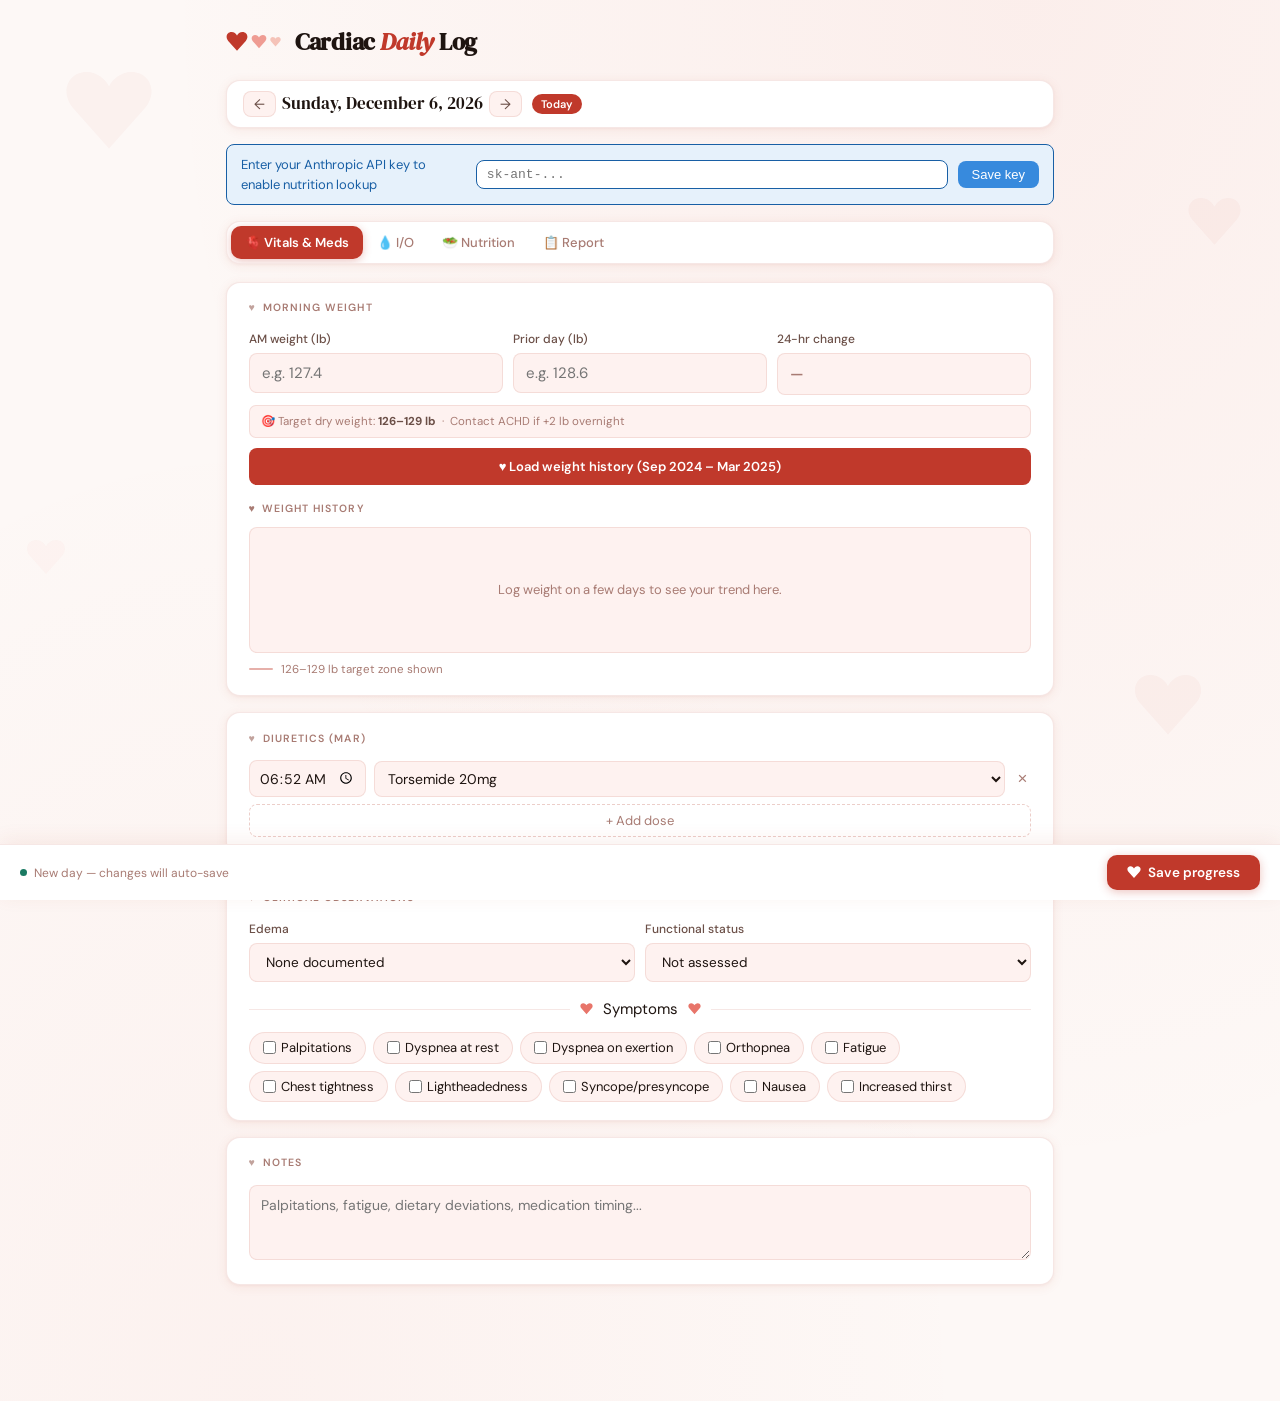
==== commit 1b99ce83: "Update index.html" ====
--- a/index.html
+++ b/index.html
@@ -1,3 +1,4 @@
+
 <!DOCTYPE html>
 <html lang="en">
 <head>
@@ -359,6 +360,13 @@
       </div>
       <div style="font-size:11.5px;color:var(--text3);margin-top:10px;background:var(--surface2);border-radius:7px;padding:7px 11px;border:0.5px solid var(--border);">
         🎯 Target dry weight: <strong style="color:var(--text2);">126–129 lb</strong> &nbsp;·&nbsp; Contact ACHD if +2 lb overnight
+      </div>
+
+      <!-- HISTORY IMPORT -->
+      <div style="margin-top:10px;">
+        <button id="importHistoryBtn" onclick="runBuiltInImport()" style="width:100%;background:var(--red);color:white;border:none;border-radius:var(--radius-sm);padding:10px 14px;font-size:13px;font-weight:600;font-family:'DM Sans',sans-serif;cursor:pointer;display:flex;align-items:center;justify-content:center;gap:7px;transition:all 0.15s;">
+          ♥ Load weight history (Sep 2024 – Mar 2025)
+        </button>
       </div>
 
       <!-- TREND GRAPH -->
@@ -1315,10 +1323,155 @@
 function copyReport(){navigator.clipboard.writeText(document.getElementById('reportText').textContent).then(()=>{const btn=document.getElementById('copyBtn');btn.textContent='Copied!';btn.className='copy-btn copied';setTimeout(()=>{btn.textContent='Copy to clipboard';btn.className='copy-btn';},2000);});}
 
 // ─────────────────────────────────────────────
+// BUILT-IN HISTORY IMPORT
+// ─────────────────────────────────────────────
+const HISTORY_WEIGHT = [
+  ['2024-09-14',133.6,'Post-ablation #1 (9/11). Likely IV fluid puffiness from procedure.'],
+  ['2024-09-15',132.0,'Post-ablation #1. -1.6 lb.'],
+  ['2024-09-16',131.2,'Post-ablation #1.'],
+  ['2024-09-17',129.8,'Post-ablation #1.'],
+  ['2024-09-18',129.8,'Post-ablation #1.'],
+  ['2024-09-19',130.2,'Post-ablation #1.'],
+  ['2024-09-20',130.0,'Post-ablation #1.'],
+  ['2024-09-21',130.8,'Post-ablation #1.'],
+  ['2024-09-22',130.2,'Post-ablation #1.'],
+  ['2024-09-23',130.0,'Post-ablation #1.'],
+  ['2024-09-24',129.2,'Post-ablation #1.'],
+  ['2024-09-25',128.2,'Post-ablation #1.'],
+  ['2024-10-05',127.8,'Prednisone started 9/27. s/p pred 50mg (9/29-10/2), pred 40mg (10/3). s/p methimazole 20mg (9/30-10/2), 15mg (10/3-10/6).'],
+  ['2024-10-07',126.0,'Possible dry weight. Discharged on methimazole 10mg daily, prednisone 30mg daily.'],
+  ['2024-10-08',126.6,''],['2024-10-09',127.4,''],['2024-10-10',127.4,''],['2024-10-11',126.6,''],
+  ['2024-10-12',127.2,''],['2024-10-13',127.6,''],['2024-10-14',128.8,''],['2024-10-16',127.4,''],
+  ['2024-10-17',134.7,'Ablation #2. Post-procedure weight with IV fluids.'],
+  ['2024-10-18',131.9,'Post-ablation #2.'],['2024-10-19',130.2,'Post-ablation #2.'],
+  ['2024-10-20',129.2,'Post-ablation #2.'],['2024-10-21',129.4,'Post-ablation #2.'],
+  ['2024-10-22',128.8,'Post-ablation #2.'],['2024-10-23',130.0,'Torsemide 100mg + extra K.'],
+  ['2024-10-24',129.6,''],['2024-10-25',130.2,''],['2024-10-26',130.6,'Torsemide 100mg + extra K.'],
+  ['2024-10-27',131.0,''],['2024-10-28',132.8,''],['2024-10-29',131.6,''],
+  ['2024-10-30',131.8,''],['2024-10-31',132.2,''],['2024-11-01',132.0,''],
+  ['2024-11-02',133.8,''],['2024-11-03',132.2,''],['2024-11-04',132.8,''],
+  ['2024-11-05',132.2,''],['2024-11-06',133.6,''],['2024-11-07',134.0,''],
+  ['2024-11-08',133.2,''],['2024-11-09',134.0,''],['2024-11-10',133.2,''],
+  ['2024-11-11',133.6,''],['2024-11-12',135.2,''],['2024-11-13',136.6,''],
+  ['2024-11-14',135.2,''],['2024-11-15',132.8,'Metolazone 2.5mg. -2.4 lb.'],
+  ['2024-11-16',134.6,'+1.8 lb.'],['2024-11-17',132.6,'Metolazone 2.5mg. -2.0 lb.'],
+  ['2024-11-18',133.0,'In hospital.'],['2024-11-19',134.0,'In hospital.'],
+  ['2024-11-20',134.9,'In hospital.'],['2024-11-21',136.2,'In hospital.'],
+  ['2024-11-22',134.8,'In hospital. -1.4 lb.'],['2024-11-23',136.0,'+1.2 lb.'],
+  ['2024-11-24',135.0,'-1.0 lb.'],['2024-11-25',137.2,'+2.2 lb.'],
+  ['2024-11-26',137.2,''],['2024-11-27',137.4,''],['2024-11-28',137.6,''],
+  ['2024-11-29',138.2,'+0.6 lb.'],['2024-11-30',137.6,'-0.6 lb.'],
+  ['2024-12-01',138.0,''],['2024-12-02',139.0,''],['2024-12-03',139.0,''],
+  ['2024-12-04',139.0,'Torsemide 120mg.'],['2024-12-05',138.4,'Torsemide 150mg.'],
+  ['2024-12-06',139.6,''],['2024-12-07',141.0,''],
+  ['2024-12-08',141.0,'Thyroidectomy today. Hydrocortisone 100mg IV given.'],
+  ['2024-12-10',144.6,'+3.6 lb. Hydrocortisone 50mg q6h x24hrs. Birthday.'],
+  ['2024-12-11',140.2,'-4.4 lb. Torsemide 140mg.'],
+  ['2024-12-12',142.6,'+2.4 lb. Torsemide 100mg, prednisone 30mg.'],
+  ['2024-12-13',141.8,'-0.8 lb. Torsemide 150mg, prednisone 25mg daily.'],
+  ['2024-12-14',142.4,'Torsemide 150mg.'],['2024-12-15',141.4,'Torsemide 150mg.'],
+  ['2024-12-16',142.4,'Torsemide 160mg. TSH 1.6 high sensitivity. Levothyroxine 100mcg started 12/9.'],
+  ['2024-12-17',142.2,'Torsemide 100mg, prednisone 20mg daily.'],
+  ['2024-12-18',142.4,'Torsemide 80mg. TSH 9.86.'],
+  ['2024-12-19',143.6,'Torsemide 60mg.'],['2024-12-20',142.6,'Torsemide 100mg.'],
+  ['2024-12-21',143.0,'Prednisone 15mg daily.'],
+  ['2024-12-22',142.8,'Levothyroxine switched to 100mcg 6x/week - free T4 slightly elevated at 1.98.'],
+  ['2024-12-23',143.6,''],['2024-12-24',143.8,''],
+  ['2024-12-25',144.2,'Started hydrocortisone 25mg AM / 15mg PM.'],
+  ['2024-12-26',146.2,''],['2024-12-27',146.2,''],
+  ['2024-12-28',147.6,'Hydrocortisone tapered to 15mg AM / 5mg PM.'],
+  ['2024-12-29',147.4,''],['2024-12-30',147.8,''],['2024-12-31',147.6,''],
+  ['2025-01-01',148.4,'Hydrocortisone 15mg daily.'],['2025-01-02',148.6,''],
+  ['2025-01-03',149.0,'Hydrocortisone 15mg AM / 5mg PM.'],['2025-01-04',149.2,''],
+  ['2025-01-05',148.6,''],['2025-01-06',148.0,''],
+  ['2025-01-07',147.8,'Torsemide 100mg.'],['2025-01-08',147.8,''],
+  ['2025-01-09',148.0,''],['2025-01-10',148.0,''],['2025-01-11',148.6,''],
+  ['2025-01-12',146.4,''],['2025-01-13',146.8,''],['2025-01-14',146.2,''],
+  ['2025-01-15',146.6,'Hydrocortisone tapered to 7.5mg AM / 2.5mg PM.'],
+  ['2025-01-16',146.6,''],['2025-01-17',146.0,''],['2025-01-18',146.0,''],
+  ['2025-01-19',146.0,''],['2025-01-20',146.0,''],['2025-01-21',146.8,''],
+  ['2025-01-22',146.0,''],['2025-01-23',147.0,''],
+  ['2025-01-24',147.4,'Hydrocortisone down to 5mg daily.'],
+  ['2025-01-25',146.0,''],['2025-01-26',144.6,''],
+  ['2025-01-27',144.4,'Last dose of hydrocortisone. Steroid course ended.'],
+  ['2025-01-28',144.6,''],['2025-01-29',144.8,''],
+  ['2025-01-30',144.4,'TSH 7.27. Levothyroxine reduced to 88mcg 6 days/week.'],
+  ['2025-01-31',144.6,''],['2025-02-01',142.8,''],['2025-02-02',143.2,''],
+  ['2025-02-03',142.4,''],['2025-02-04',142.2,''],['2025-02-05',142.8,''],
+  ['2025-02-06',142.2,''],['2025-02-07',142.4,''],['2025-02-08',141.4,''],
+  ['2025-02-09',142.2,''],['2025-02-10',142.4,''],['2025-02-11',142.4,''],
+  ['2025-02-12',143.4,''],
+  ['2025-02-13',142.4,'TSH 9.93. Levothyroxine increased back to 88mcg daily.'],
+  ['2025-02-14',142.2,''],['2025-02-15',143.2,''],['2025-02-16',143.2,''],
+  ['2025-02-17',142.4,''],['2025-02-18',142.2,''],['2025-02-19',142.0,''],
+  ['2025-02-20',142.0,'Tummy feels flatter in AM.'],['2025-02-21',141.8,''],
+  ['2025-02-22',141.2,'Tummy feels flatter in AM.'],
+  ['2025-02-23',140.8,''],['2025-02-24',141.2,''],['2025-02-25',140.8,''],
+  ['2025-02-26',140.6,''],['2025-02-27',140.8,''],['2025-02-28',140.2,''],
+  ['2025-03-01',140.4,''],['2025-03-02',140.0,''],['2025-03-03',140.6,''],
+  ['2025-03-04',139.6,''],['2025-03-05',139.4,''],['2025-03-06',138.8,''],
+  ['2025-03-07',138.6,''],['2025-03-08',138.8,''],['2025-03-09',138.2,''],
+  ['2025-03-10',138.2,''],['2025-03-11',137.8,''],['2025-03-12',138.0,''],
+  ['2025-03-13',137.6,''],['2025-03-14',137.6,''],['2025-03-15',137.2,''],
+  ['2025-03-16',137.0,''],
+  ['2025-03-17',136.6,'Levothyroxine decreased to 75mcg daily.'],
+  ['2025-03-18',137.2,''],['2025-03-19',136.4,''],['2025-03-20',136.6,''],
+  ['2025-03-21',136.6,''],['2025-03-22',136.4,'Torsemide 80mg.'],
+  ['2025-03-23',138.0,'Torsemide 80mg.'],['2025-03-24',135.0,'Torsemide 100mg for day.'],
+  ['2025-03-25',135.2,'Torsemide 40mg eve.'],['2025-03-26',134.8,'Torsemide 40mg eve.'],
+  ['2025-03-27',135.6,'Torsemide 50mg eve.'],['2025-03-28',135.0,''],
+  ['2025-03-29',134.6,''],['2025-03-30',135.0,''],
+  ['2025-03-31',135.2,'Levothyroxine decreased to 75mcg 6 days/week starting this week.'],
+];
+
+function runBuiltInImport() {
+  const btn = document.getElementById('importHistoryBtn');
+  btn.textContent = 'Importing...';
+  btn.disabled = true;
+  try {
+    let all = getAllDays();
+    let imported = 0, skipped = 0;
+    HISTORY_WEIGHT.forEach(([date, weight, notes]) => {
+      if (all[date] && all[date].weightAM) { skipped++; return; }
+      if (all[date]) {
+        all[date].weightAM = String(weight);
+        if (notes && !all[date].notes) all[date].notes = notes;
+      } else {
+        all[date] = { weightAM: String(weight), weightPrior: '', edema: '', funcStatus: '', symptoms: [], notes: notes||'', diuretics: [], fluids: [], outputs: [], bms: [], meals: [] };
+      }
+      imported++;
+    });
+    localStorage.setItem(STORAGE_KEY, JSON.stringify(all));
+    drawWeightChart();
+    btn.textContent = '✓ ' + imported + ' days loaded!';
+    btn.style.background = 'var(--teal)';
+    setTimeout(() => {
+      btn.textContent = 'History loaded ✓';
+      btn.disabled = true;
+    }, 3000);
+  } catch(e) {
+    btn.textContent = 'Error — try again';
+    btn.disabled = false;
+  }
+}
+
+// ─────────────────────────────────────────────
 // INIT
 // ─────────────────────────────────────────────
 loadDay(currentDate);
 window.addEventListener('resize', drawWeightChart);
+
+// Show import button only if history not yet loaded
+(function checkHistoryLoaded() {
+  const all = getAllDays();
+  const hasHistory = Object.keys(all).some(d => d < '2025-01-01');
+  const btn = document.getElementById('importHistoryBtn');
+  if (hasHistory) {
+    btn.textContent = 'History loaded ✓';
+    btn.disabled = true;
+    btn.style.background = 'var(--teal)';
+  }
+})();
 </script>
 </body>
 </html>
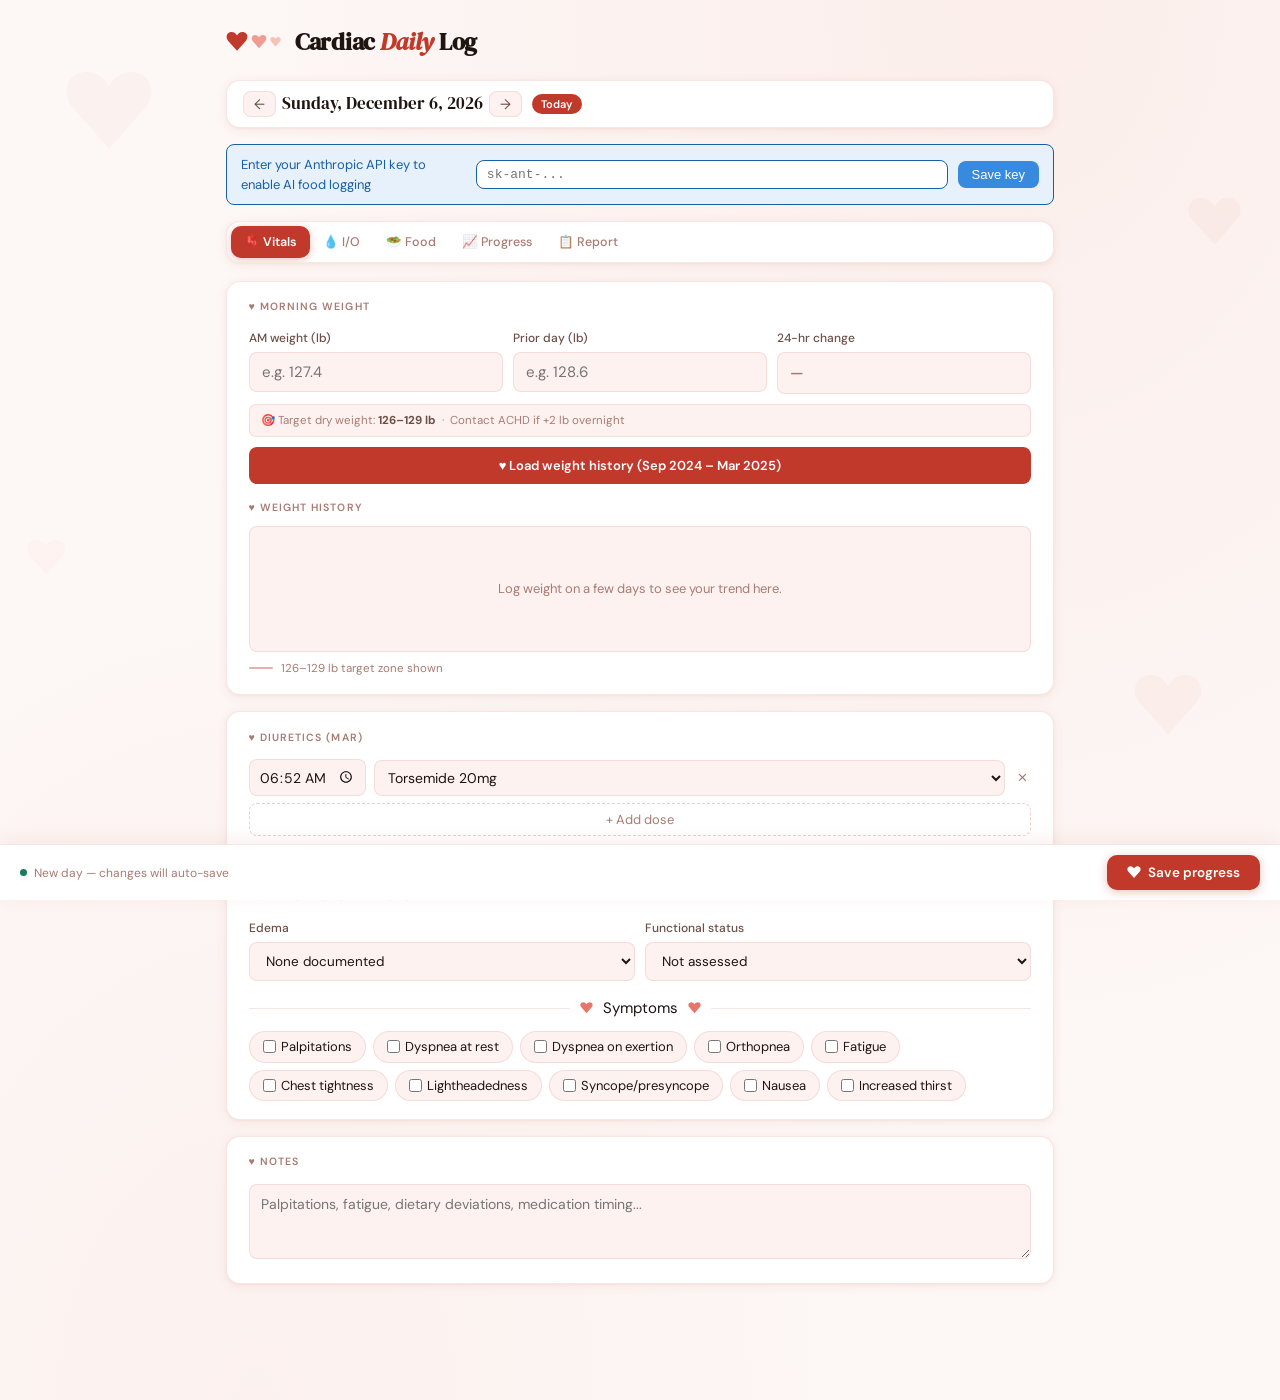
==== commit 9a6d341a: "Update index.html" ====
--- a/index.html
+++ b/index.html
@@ -5,300 +5,290 @@
 <meta charset="UTF-8">
 <meta name="viewport" content="width=device-width, initial-scale=1.0, viewport-fit=cover">
 <title>Cardiac Log</title>
-
-<!-- PWA / Add to Home Screen -->
 <meta name="apple-mobile-web-app-capable" content="yes">
 <meta name="apple-mobile-web-app-status-bar-style" content="default">
 <meta name="apple-mobile-web-app-title" content="Cardiac Log">
 <meta name="mobile-web-app-capable" content="yes">
 <meta name="theme-color" content="#c0392b">
-
-<!-- Inline SVG heart favicon as data URI -->
 <link rel="icon" type="image/svg+xml" href="data:image/svg+xml,%3Csvg xmlns='http://www.w3.org/2000/svg' viewBox='0 0 100 90'%3E%3Cpath d='M50 85 L10 40 C-5 22 5 0 25 0 C37 0 46 8 50 16 C54 8 63 0 75 0 C95 0 105 22 90 40 Z' fill='%23c0392b'/%3E%3C/svg%3E">
-
-<!-- Apple touch icon: red heart on white -->
-<link rel="apple-touch-icon" href="[data-uri]">
-
 <link href="https://fonts.googleapis.com/css2?family=DM+Serif+Display:ital@0;1&family=DM+Sans:wght@300;400;500;600&display=swap" rel="stylesheet">
 <style>
-  :root {
-    --bg: #fdf8f6; --surface: #ffffff; --surface2: #fef2f0; --surface3: #fde8e5;
-    --border: rgba(180,60,40,0.12); --border-strong: rgba(180,60,40,0.25);
-    --text: #1e1410; --text2: #6b4f47; --text3: #a87b73;
-    --red: #c0392b; --red-mid: #e04f3e; --red-light: #fde8e5; --red-bg: #fff0ee;
-    --rose: #e8756a; --teal: #1a7a62; --teal-bg: #e0f4ed; --teal-mid: #27a882;
-    --amber: #b45309; --amber-bg: #fef3c7; --amber-mid: #d97706;
-    --blue: #185fa5; --blue-bg: #e6f1fb; --blue-mid: #378add;
-    --radius: 14px; --radius-sm: 8px;
-    --shadow: 0 2px 12px rgba(180,60,40,0.08), 0 1px 3px rgba(180,60,40,0.05);
-  }
-  @media (prefers-color-scheme: dark) {
-    :root {
-      --bg: #1a1210; --surface: #231816; --surface2: #2c1f1c; --surface3: #371f1b;
-      --border: rgba(240,120,100,0.14); --border-strong: rgba(240,120,100,0.28);
-      --text: #f5ede9; --text2: #d4a49c; --text3: #9e7068;
-      --red: #f08070; --red-mid: #e06050; --red-light: #3a1f1c; --red-bg: #2e1614;
-      --rose: #e0706a; --teal: #5dcaa5; --teal-bg: #04342c; --teal-mid: #27a882;
-      --amber: #ef9f27; --amber-bg: #412402; --amber-mid: #d97706;
-      --blue: #85b7eb; --blue-bg: #042c53; --blue-mid: #378add;
-      --shadow: 0 2px 12px rgba(0,0,0,0.3);
-    }
-  }
-  * { box-sizing: border-box; margin: 0; padding: 0; }
-  body { background: var(--bg); color: var(--text); font-family: 'DM Sans', -apple-system, sans-serif; font-size: 15px; line-height: 1.5;
-    background-image: radial-gradient(ellipse at 80% 0%, rgba(224,79,62,0.06) 0%, transparent 60%), radial-gradient(ellipse at 20% 100%, rgba(224,79,62,0.04) 0%, transparent 50%); min-height: 100vh; }
-  .app { max-width: 860px; margin: 0 auto; padding: 1.5rem 1rem 100px; position: relative; z-index: 1; }
-
-  /* ── HEADER ── */
-  .app-header { display: flex; align-items: center; justify-content: space-between; margin-bottom: 1.25rem; flex-wrap: wrap; gap: 12px; }
-  .header-left { display: flex; align-items: center; gap: 14px; }
-  .header-hearts { display: flex; gap: 3px; align-items: center; }
-  .header-hearts svg { animation: heartbeat 2.4s ease-in-out infinite; }
-  .header-hearts svg:nth-child(2) { animation-delay: 0.3s; }
-  .header-hearts svg:nth-child(3) { animation-delay: 0.6s; }
-  @keyframes heartbeat { 0%,100%{transform:scale(1);} 14%{transform:scale(1.18);} 28%{transform:scale(1);} 42%{transform:scale(1.1);} 56%{transform:scale(1);} }
-  .app-title { font-family: 'DM Serif Display', Georgia, serif; font-size: 24px; letter-spacing: -0.3px; }
-  .app-title em { font-style: italic; color: var(--red); }
-
-  /* ── DATE BAR ── */
-  .date-bar {
-    display: flex; align-items: center; gap: 10px;
-    background: var(--surface); border: 0.5px solid var(--border);
-    border-radius: var(--radius); padding: 10px 16px;
-    margin-bottom: 1rem; box-shadow: var(--shadow);
-    flex-wrap: wrap;
-  }
-  .date-bar .date-nav { display: flex; align-items: center; gap: 6px; }
-  .date-nav-btn { background: var(--surface2); border: 0.5px solid var(--border); border-radius: 8px; color: var(--text2); padding: 5px 10px; font-size: 14px; cursor: pointer; line-height: 1; transition: all 0.15s; font-family: 'DM Sans', sans-serif; }
-  .date-nav-btn:hover { background: var(--surface3); color: var(--red); }
-  .date-label { font-family: 'DM Serif Display', serif; font-size: 17px; color: var(--text); min-width: 200px; text-align: center; cursor: pointer; }
-  .date-label:hover { color: var(--red); }
-  .date-input-wrap { position: relative; }
-  .date-input-wrap input[type="date"] { position: absolute; opacity: 0; top: 0; left: 0; width: 100%; height: 100%; cursor: pointer; }
-  .today-badge { font-size: 11px; background: var(--red); color: white; border-radius: 10px; padding: 2px 9px; font-weight: 600; white-space: nowrap; }
-  .past-badge { font-size: 11px; background: var(--surface2); color: var(--text3); border: 0.5px solid var(--border); border-radius: 10px; padding: 2px 9px; white-space: nowrap; }
-  .date-bar .spacer { flex: 1; }
-  .jump-today-btn { background: none; border: 0.5px solid var(--border-strong); border-radius: 8px; color: var(--text3); padding: 5px 11px; font-size: 12px; cursor: pointer; font-family: 'DM Sans', sans-serif; transition: all 0.15s; white-space: nowrap; }
-  .jump-today-btn:hover { color: var(--red); border-color: var(--rose); }
-
-  /* ── SECTIONS ── */
-  .section { background: var(--surface); border: 0.5px solid var(--border); border-radius: var(--radius); padding: 1.1rem 1.35rem; margin-bottom: 1rem; box-shadow: var(--shadow); }
-  .section-title { font-size: 10.5px; font-weight: 600; letter-spacing: 0.1em; text-transform: uppercase; color: var(--text3); margin-bottom: 0.85rem; display: flex; align-items: center; gap: 7px; }
-  .section-title .sh { opacity: 0.7; }
-
-  /* ── TABS ── */
-  .tabs { display: flex; background: var(--surface); border: 0.5px solid var(--border); border-radius: var(--radius); padding: 4px; margin-bottom: 1.1rem; box-shadow: var(--shadow); overflow-x: auto; gap: 0; }
-  .tab-btn { background: none; border: none; border-radius: 10px; padding: 8px 14px; font-size: 13px; font-family: 'DM Sans', sans-serif; font-weight: 500; color: var(--text3); cursor: pointer; white-space: nowrap; transition: all 0.18s; }
-  .tab-btn:hover { color: var(--text2); background: var(--surface2); }
-  .tab-btn.active { color: white; background: var(--red); font-weight: 600; box-shadow: 0 2px 8px rgba(192,57,43,0.3); }
-  .tab-panel { display: none; }
-  .tab-panel.active { display: block; animation: fadeUp 0.22s ease; }
-  @keyframes fadeUp { from{opacity:0;transform:translateY(6px);}to{opacity:1;transform:translateY(0);} }
-
-  /* ── API BANNER ── */
-  .api-banner { background: var(--blue-bg); border: 0.5px solid var(--blue); border-radius: var(--radius-sm); padding: 10px 14px; margin-bottom: 1rem; display: flex; align-items: center; gap: 10px; flex-wrap: wrap; }
-  .api-banner span { font-size: 13px; color: var(--blue); flex: 1; min-width: 160px; }
-  .api-banner input { flex: 2; min-width: 200px; background: var(--surface); border: 0.5px solid var(--blue); border-radius: var(--radius-sm); padding: 6px 10px; font-size: 13px; color: var(--text); outline: none; font-family: monospace; }
-  .api-banner button { background: var(--blue-mid); color: white; border: none; border-radius: var(--radius-sm); padding: 6px 14px; font-size: 13px; cursor: pointer; }
-  .api-banner.set { background: var(--teal-bg); border-color: var(--teal); }
-  .api-banner.set span { color: var(--teal); }
-
-  /* ── WEIGHT ── */
-  .weight-row { display: grid; grid-template-columns: 1fr 1fr 1fr; gap: 10px; }
-  .weight-field label { display: block; font-size: 12px; color: var(--text2); margin-bottom: 5px; font-weight: 500; }
-  .weight-field input { width: 100%; background: var(--surface2); border: 0.5px solid var(--border); border-radius: var(--radius-sm); padding: 9px 12px; font-size: 15px; color: var(--text); outline: none; font-family: 'DM Sans', sans-serif; transition: border-color 0.15s; }
-  .weight-field input:focus { border-color: var(--rose); }
-  .delta-display { background: var(--surface2); border: 0.5px solid var(--border); border-radius: var(--radius-sm); padding: 9px 12px; font-size: 15px; font-weight: 600; color: var(--text3); }
-  .delta-neg { color: var(--teal) !important; }
-  .delta-pos { color: var(--red) !important; }
-
-  /* ── TREND GRAPH ── */
-  .trend-wrap { margin-top: 1rem; }
-  .trend-header { display: flex; align-items: center; justify-content: space-between; margin-bottom: 10px; flex-wrap: wrap; gap: 8px; }
-  .trend-title { font-size: 10.5px; font-weight: 600; letter-spacing: 0.1em; text-transform: uppercase; color: var(--text3); display: flex; align-items: center; gap: 6px; }
-  .trend-stats { display: flex; gap: 10px; flex-wrap: wrap; }
-  .trend-stat { background: var(--surface2); border: 0.5px solid var(--border); border-radius: 8px; padding: 5px 11px; text-align: center; }
-  .trend-stat .ts-val { font-size: 15px; font-weight: 600; color: var(--text); font-family: 'DM Serif Display', serif; }
-  .trend-stat .ts-lbl { font-size: 10px; color: var(--text3); text-transform: uppercase; letter-spacing: 0.06em; }
-  .canvas-wrap { background: var(--surface2); border: 0.5px solid var(--border); border-radius: var(--radius-sm); padding: 12px; overflow: hidden; position: relative; }
-  canvas#weightChart { width: 100%; display: block; }
-  .no-data-msg { text-align: center; padding: 40px 20px; color: var(--text3); font-size: 13px; }
-  .dry-target-note { display: flex; align-items: center; gap: 8px; margin-top: 8px; font-size: 11.5px; color: var(--text3); }
-  .dry-target-note span { width: 24px; height: 2px; background: var(--red); opacity: 0.4; display: inline-block; border-radius: 1px; }
-
-  /* ── HEART DIVIDER ── */
-  .heart-divider { display: flex; align-items: center; gap: 10px; margin: 1rem 0 0.75rem; }
-  .heart-divider::before,.heart-divider::after { content:''; flex:1; height:0.5px; background:var(--border); }
-
-  /* ── OBS ── */
-  .obs-grid { display: grid; grid-template-columns: 1fr 1fr; gap: 10px; }
-  .obs-field label { display: block; font-size: 12px; color: var(--text2); margin-bottom: 5px; font-weight: 500; }
-  .obs-field select { width: 100%; background: var(--surface2); border: 0.5px solid var(--border); border-radius: var(--radius-sm); padding: 9px 12px; font-size: 13.5px; color: var(--text); outline: none; font-family: 'DM Sans', sans-serif; }
-  .symptom-checks { display: flex; flex-wrap: wrap; gap: 7px; margin-top: 4px; }
-  .sym-chip { display: flex; align-items: center; gap: 5px; background: var(--surface2); border: 0.5px solid var(--border); border-radius: 20px; padding: 5px 13px; font-size: 13px; cursor: pointer; user-select: none; transition: all 0.15s; }
-  .sym-chip:hover { border-color: var(--rose); }
-  .sym-chip input[type=checkbox] { accent-color: var(--red); width: 13px; height: 13px; }
-  .sym-chip.checked { background: var(--red-bg); border-color: var(--red); color: var(--red); font-weight: 500; }
-
-  /* ── DIURETICS ── */
-  .diuretic-log { display: flex; flex-direction: column; gap: 7px; }
-  .diuretic-entry { display: flex; gap: 8px; align-items: center; }
-  .diuretic-entry input[type="time"],.diuretic-entry select { background: var(--surface2); border: 0.5px solid var(--border); border-radius: var(--radius-sm); padding: 7px 9px; font-size: 14px; color: var(--text); outline: none; font-family: 'DM Sans', sans-serif; }
-  .diuretic-entry select { flex: 1; }
-
-  .add-btn { background: none; border: 0.5px dashed var(--border-strong); border-radius: var(--radius-sm); color: var(--text3); padding: 7px 14px; font-size: 13px; font-family: 'DM Sans', sans-serif; cursor: pointer; margin-top: 7px; width: 100%; transition: all 0.15s; }
-  .add-btn:hover { background: var(--surface2); color: var(--red); border-color: var(--rose); }
-  .remove-btn { background: none; border: none; color: var(--text3); font-size: 17px; cursor: pointer; padding: 0 4px; line-height: 1; flex-shrink: 0; transition: color 0.12s; }
-  .remove-btn:hover { color: var(--red); }
-
-  /* ── FLUID ── */
-  .fluid-entry { display: flex; gap: 6px; align-items: center; padding: 9px 11px; background: var(--surface2); border: 0.5px solid var(--border); border-radius: var(--radius-sm); margin-bottom: 7px; flex-wrap: wrap; }
-  .fluid-entry .fl-row1 { display: flex; gap: 6px; align-items: center; flex: 1; min-width: 200px; }
-  .fluid-entry input[type="number"] { width: 64px; background: var(--surface); border: 0.5px solid var(--border); border-radius: var(--radius-sm); padding: 6px 8px; font-size: 14px; color: var(--text); outline: none; font-family: 'DM Sans', sans-serif; }
-  .fluid-entry .fl-name { flex: 1; background: var(--surface); border: 0.5px solid var(--border); border-radius: var(--radius-sm); padding: 6px 9px; font-size: 14px; color: var(--text); outline: none; font-family: 'DM Sans', sans-serif; }
-  .fluid-entry .fl-badge { font-size: 11px; color: var(--text3); background: var(--surface); border: 0.5px solid var(--border); border-radius: 5px; padding: 2px 7px; white-space: nowrap; }
-  .fluid-entry .fl-badge.has-data { color: var(--teal); border-color: var(--teal); background: var(--teal-bg); }
-  .intake-total { display: flex; justify-content: flex-end; margin-top: 5px; }
-  .intake-total span { font-size: 13px; color: var(--text2); background: var(--surface2); padding: 4px 12px; border-radius: 20px; border: 0.5px solid var(--border); }
-  .intake-total strong { color: var(--text); }
-
-  /* ── OUTPUT ── */
-  .output-log { display: flex; flex-direction: column; gap: 7px; }
-  .output-entry { display: flex; gap: 8px; align-items: center; background: var(--surface2); border: 0.5px solid var(--border); border-radius: var(--radius-sm); padding: 7px 10px; }
-  .output-entry input[type="time"] { background: transparent; border: none; font-size: 14px; color: var(--text); outline: none; font-family: 'DM Sans', sans-serif; width: 90px; }
-  .output-entry .vol-select { flex: 1; background: var(--surface); border: 0.5px solid var(--border); border-radius: var(--radius-sm); padding: 6px 9px; font-size: 13.5px; color: var(--text); outline: none; font-family: 'DM Sans', sans-serif; cursor: pointer; }
-  .output-entry .ml-badge { font-size: 11.5px; color: var(--teal); background: var(--teal-bg); border: 0.5px solid var(--teal); border-radius: 5px; padding: 2px 8px; white-space: nowrap; min-width: 58px; text-align: center; }
-  .bm-row { display: flex; align-items: center; gap: 10px; margin-top: 12px; flex-wrap: wrap; }
-  .bm-label { font-size: 12px; font-weight: 600; letter-spacing: 0.07em; text-transform: uppercase; color: var(--text3); }
-
-  /* ── BALANCE ── */
-  .balance-row { display: grid; grid-template-columns: 1fr 1fr 1fr; gap: 10px; margin-top: 0.5rem; }
-  .balance-card { background: var(--surface2); border: 0.5px solid var(--border); border-radius: var(--radius-sm); padding: 12px 14px; text-align: center; }
-  .bc-lbl { font-size: 10.5px; color: var(--text3); text-transform: uppercase; letter-spacing: 0.07em; }
-  .bc-val { font-size: 21px; font-weight: 600; margin-top: 3px; color: var(--text); font-family: 'DM Serif Display', serif; }
-  .bc-positive { color: var(--amber) !important; }
-  .bc-negative { color: var(--teal) !important; }
-
-  /* ── FOOD ── */
-  .meal-section { margin-bottom: 0.85rem; }
-  .meal-header { display: flex; align-items: center; justify-content: space-between; margin-bottom: 7px; }
-  .meal-header input { font-size: 12px; font-weight: 600; color: var(--text2); letter-spacing: 0.06em; text-transform: uppercase; background: none; border: none; outline: none; width: 130px; font-family: 'DM Sans', sans-serif; }
-  .meal-divider { border: none; border-top: 0.5px dashed var(--border); margin: 12px 0; }
-  .food-entry { background: var(--surface2); border-radius: var(--radius-sm); padding: 11px; margin-bottom: 7px; border: 0.5px solid var(--border); transition: border-color 0.15s; }
-  .food-entry:focus-within { border-color: var(--rose); }
-  .food-top-row { display: flex; gap: 7px; align-items: center; margin-bottom: 9px; }
-  .food-top-row input.food-name { flex: 1; background: var(--surface); border: 0.5px solid var(--border); border-radius: var(--radius-sm); padding: 7px 10px; font-size: 14px; color: var(--text); outline: none; font-family: 'DM Sans', sans-serif; }
-  .food-top-row input.food-name:focus { border-color: var(--rose); }
-  .lookup-btn { display: flex; align-items: center; gap: 5px; background: var(--blue-bg); border: 0.5px solid var(--blue); border-radius: var(--radius-sm); color: var(--blue); padding: 6px 11px; font-size: 12px; cursor: pointer; white-space: nowrap; flex-shrink: 0; font-family: 'DM Sans', sans-serif; transition: all 0.15s; }
-  .lookup-btn:hover { background: var(--blue-mid); color: white; border-color: var(--blue-mid); }
-  .lookup-btn:disabled { opacity: 0.5; cursor: not-allowed; }
-  .photo-row { display: flex; align-items: center; gap: 8px; margin-bottom: 9px; }
-  .photo-label { background: var(--surface2); border: 0.5px dashed var(--border-strong); border-radius: var(--radius-sm); padding: 5px 11px; font-size: 12px; color: var(--text2); cursor: pointer; font-family: 'DM Sans', sans-serif; }
-  .photo-label:hover { background: var(--surface); border-color: var(--rose); }
-  .photo-label input { display: none; }
-  .photo-preview { width: 36px; height: 36px; border-radius: 5px; object-fit: cover; border: 0.5px solid var(--border); display: none; }
-  .photo-clear { font-size: 11px; color: var(--text3); cursor: pointer; display: none; }
-  .photo-clear:hover { color: var(--red); }
-  .conf-badge { font-size: 11px; border-radius: 4px; padding: 2px 8px; border: 0.5px solid; font-weight: 500; }
-  .conf-high { color: var(--teal); border-color: var(--teal); background: var(--teal-bg); }
-  .conf-med { color: var(--amber); border-color: var(--amber); background: var(--amber-bg); }
-  .conf-low { color: var(--red); border-color: var(--red); background: var(--red-bg); }
-  .lookup-note { font-size: 11px; color: var(--text3); font-style: italic; }
-  .food-key-fields { display: grid; grid-template-columns: 1fr 1fr; gap: 7px; }
-  .macro-field { display: flex; flex-direction: column; gap: 3px; }
-  .macro-field label { font-size: 11px; color: var(--text3); font-weight: 500; }
-  .macro-field input { background: var(--surface); border: 0.5px solid var(--border); border-radius: var(--radius-sm); padding: 5px 8px; font-size: 13px; color: var(--text); outline: none; width: 100%; font-family: 'DM Sans', sans-serif; }
-  .macro-field input:focus { border-color: var(--rose); }
-  .macro-field input.filled { border-color: var(--teal); background: var(--teal-bg); }
-  .macros-toggle { font-size: 12px; color: var(--text3); cursor: pointer; background: none; border: none; padding: 0; text-decoration: underline; text-underline-offset: 2px; margin-top: 6px; font-family: 'DM Sans', sans-serif; }
-  .macros-hidden { display: none; }
-  .food-macros-full { display: grid; grid-template-columns: repeat(3, 1fr); gap: 7px; margin-top: 7px; }
-
-  /* ── NUTRITION SUMMARY ── */
-  .nut-summary-main { display: grid; grid-template-columns: 1fr 1fr; gap: 10px; margin-bottom: 10px; }
-  .ns-card { background: var(--surface2); border: 0.5px solid var(--border); border-radius: var(--radius-sm); padding: 14px 16px; position: relative; overflow: hidden; }
-  .ns-card::before { content:''; position:absolute; top:-12px; right:-12px; width:55px; height:55px; border-radius:50%; background:rgba(224,79,62,0.06); }
-  .ns-card .ns-val { font-size: 26px; font-weight: 600; color: var(--text); display: block; font-family: 'DM Serif Display', serif; }
-  .ns-card .ns-lbl { font-size: 11px; color: var(--text3); display: block; margin-top: 2px; text-transform: uppercase; letter-spacing: 0.06em; }
-  .ns-card.sodium .ns-val { color: var(--amber); }
-  .ns-card.sodium.warn .ns-val { color: var(--red); }
-  .sodium-bar-wrap { margin-top: 8px; }
-  .sodium-bar-label { display: flex; justify-content: space-between; font-size: 11px; color: var(--text3); margin-bottom: 4px; }
-  .sodium-bar-track { height: 6px; background: var(--surface3); border-radius: 3px; overflow: hidden; }
-  .sodium-bar-fill { height: 100%; border-radius: 3px; background: var(--teal); transition: width 0.4s ease, background 0.4s ease; max-width: 100%; }
-  .sodium-bar-fill.warn { background: var(--amber-mid); }
-  .sodium-bar-fill.over { background: var(--red); }
-  .macro-detail-row { display: grid; grid-template-columns: repeat(3, 1fr); gap: 8px; }
-  .macro-mini { background: var(--surface2); border: 0.5px solid var(--border); border-radius: var(--radius-sm); padding: 9px 11px; text-align: center; }
-  .macro-mini .mv { font-size: 17px; font-weight: 600; color: var(--text); font-family: 'DM Serif Display', serif; }
-  .macro-mini .ml2 { font-size: 11px; color: var(--text3); text-transform: uppercase; letter-spacing: 0.05em; }
-  .macros-detail-toggle { font-size: 12px; color: var(--text3); cursor: pointer; background: none; border: none; padding: 0 0 7px; text-decoration: underline; text-underline-offset: 2px; font-family: 'DM Sans', sans-serif; }
-
-  /* ── NOTES ── */
-  .notes-field textarea { width: 100%; background: var(--surface2); border: 0.5px solid var(--border); border-radius: var(--radius-sm); padding: 9px 11px; font-size: 14px; color: var(--text); outline: none; resize: vertical; min-height: 75px; line-height: 1.55; font-family: 'DM Sans', sans-serif; }
-  .notes-field textarea:focus { border-color: var(--rose); }
-
-  /* ── REPORT ── */
-  .generate-btn { width: 100%; background: var(--red); color: white; border: none; border-radius: var(--radius); padding: 15px; font-size: 15px; font-weight: 600; cursor: pointer; margin-top: 0.5rem; font-family: 'DM Sans', sans-serif; display: flex; align-items: center; justify-content: center; gap: 8px; transition: all 0.18s; box-shadow: 0 4px 16px rgba(192,57,43,0.28); }
-  .generate-btn:hover { background: var(--red-mid); transform: translateY(-1px); }
-  .report-output { white-space: pre-wrap; font-family: 'Courier New', monospace; font-size: 12.5px; line-height: 1.75; background: var(--surface2); border: 0.5px solid var(--border); border-radius: var(--radius); padding: 1.35rem; color: var(--text); margin-top: 13px; }
-  .copy-btn { background: none; border: 0.5px solid var(--border-strong); border-radius: var(--radius-sm); color: var(--text2); padding: 7px 16px; font-size: 13px; cursor: pointer; margin-top: 9px; font-family: 'DM Sans', sans-serif; }
-  .copy-btn:hover { background: var(--surface2); }
-  .copy-btn.copied { color: var(--teal); border-color: var(--teal); }
-
-  /* ── SAVE INDICATOR (header) ── */
-  .save-indicator { display: none; }
-
-  /* ── SAVE BAR — sticky at bottom ── */
-  .save-bar {
-    position: fixed;
-    bottom: 0; left: 0; right: 0;
-    z-index: 100;
-    background: var(--surface);
-    border-top: 0.5px solid var(--border);
-    padding: 10px 20px;
-    padding-bottom: calc(10px + env(safe-area-inset-bottom));
-    display: flex;
-    align-items: center;
-    justify-content: space-between;
-    gap: 12px;
-    box-shadow: 0 -4px 20px rgba(180,60,40,0.08);
-  }
-  .save-status {
-    font-size: 12px; color: var(--text3);
-    display: flex; align-items: center; gap: 7px;
-    flex: 1; min-width: 0;
-  }
-  .save-status .dot {
-    width: 7px; height: 7px; border-radius: 50%;
-    background: var(--text3); flex-shrink: 0; transition: background 0.3s;
-  }
-  .save-status.saved .dot { background: var(--teal); }
-  .save-status.unsaved .dot { background: var(--amber-mid); animation: pulse-dot 1.2s ease-in-out infinite; }
-  @keyframes pulse-dot { 0%,100%{opacity:1;} 50%{opacity:0.4;} }
-  .save-status .status-text { white-space: nowrap; overflow: hidden; text-overflow: ellipsis; }
-  .save-now-btn {
-    background: var(--red); color: white; border: none;
-    border-radius: 10px; padding: 9px 20px;
-    font-size: 13.5px; font-weight: 600; font-family: 'DM Sans', sans-serif;
-    cursor: pointer; white-space: nowrap;
-    display: flex; align-items: center; gap: 7px;
-    box-shadow: 0 2px 10px rgba(192,57,43,0.3);
-    transition: all 0.15s; flex-shrink: 0;
-  }
-  .save-now-btn:hover { background: var(--red-mid); transform: translateY(-1px); }
-  .save-now-btn:active { transform: translateY(1px); box-shadow: none; }
-  .save-now-btn.saved-flash { background: var(--teal) !important; box-shadow: 0 2px 10px rgba(26,122,98,0.3); }
-
-  /* ── BG HEARTS ── */
-  .bg-heart { position: fixed; pointer-events: none; opacity: 0.035; z-index: 0; animation: floatHeart linear infinite; }
-  @keyframes floatHeart { 0%{transform:translateY(0) rotate(0deg);opacity:0.035;} 50%{opacity:0.06;} 100%{transform:translateY(-40px) rotate(8deg);opacity:0.02;} }
-
-  input::-webkit-inner-spin-button { -webkit-appearance: none; }
-  input[type=number] { -moz-appearance: textfield; }
-  ::-webkit-scrollbar { width: 5px; height: 5px; }
-  ::-webkit-scrollbar-track { background: transparent; }
-  ::-webkit-scrollbar-thumb { background: var(--border-strong); border-radius: 3px; }
+:root {
+  --bg:#fdf8f6;--surface:#fff;--surface2:#fef2f0;--surface3:#fde8e5;
+  --border:rgba(180,60,40,0.12);--border-strong:rgba(180,60,40,0.25);
+  --text:#1e1410;--text2:#6b4f47;--text3:#a87b73;
+  --red:#c0392b;--red-mid:#e04f3e;--red-bg:#fff0ee;--rose:#e8756a;
+  --teal:#1a7a62;--teal-bg:#e0f4ed;--teal-mid:#27a882;
+  --amber:#b45309;--amber-bg:#fef3c7;--amber-mid:#d97706;
+  --blue:#185fa5;--blue-bg:#e6f1fb;--blue-mid:#378add;
+  --radius:14px;--radius-sm:8px;
+  --shadow:0 2px 12px rgba(180,60,40,0.08),0 1px 3px rgba(180,60,40,0.05);
+}
+@media(prefers-color-scheme:dark){:root{
+  --bg:#1a1210;--surface:#231816;--surface2:#2c1f1c;--surface3:#371f1b;
+  --border:rgba(240,120,100,0.14);--border-strong:rgba(240,120,100,0.28);
+  --text:#f5ede9;--text2:#d4a49c;--text3:#9e7068;
+  --red:#f08070;--red-mid:#e06050;--red-bg:#2e1614;--rose:#e0706a;
+  --teal:#5dcaa5;--teal-bg:#04342c;--teal-mid:#27a882;
+  --amber:#ef9f27;--amber-bg:#412402;--amber-mid:#d97706;
+  --blue:#85b7eb;--blue-bg:#042c53;--blue-mid:#378add;
+  --shadow:0 2px 12px rgba(0,0,0,0.3);
+}}
+*{box-sizing:border-box;margin:0;padding:0;}
+body{background:var(--bg);color:var(--text);font-family:'DM Sans',-apple-system,sans-serif;font-size:15px;line-height:1.5;
+  background-image:radial-gradient(ellipse at 80% 0%,rgba(224,79,62,0.06) 0%,transparent 60%),radial-gradient(ellipse at 20% 100%,rgba(224,79,62,0.04) 0%,transparent 50%);min-height:100vh;}
+.app{max-width:860px;margin:0 auto;padding:1.5rem 1rem 100px;position:relative;z-index:1;}
+
+/* HEADER */
+.app-header{display:flex;align-items:center;justify-content:space-between;margin-bottom:1.25rem;flex-wrap:wrap;gap:12px;}
+.header-left{display:flex;align-items:center;gap:14px;}
+.header-hearts{display:flex;gap:3px;align-items:center;}
+.header-hearts svg{animation:heartbeat 2.4s ease-in-out infinite;}
+.header-hearts svg:nth-child(2){animation-delay:0.3s;}
+.header-hearts svg:nth-child(3){animation-delay:0.6s;}
+@keyframes heartbeat{0%,100%{transform:scale(1);}14%{transform:scale(1.18);}28%{transform:scale(1);}42%{transform:scale(1.1);}56%{transform:scale(1);}}
+.app-title{font-family:'DM Serif Display',Georgia,serif;font-size:24px;letter-spacing:-0.3px;}
+.app-title em{font-style:italic;color:var(--red);}
+
+/* DATE BAR */
+.date-bar{display:flex;align-items:center;gap:10px;background:var(--surface);border:0.5px solid var(--border);border-radius:var(--radius);padding:10px 16px;margin-bottom:1rem;box-shadow:var(--shadow);flex-wrap:wrap;}
+.date-nav{display:flex;align-items:center;gap:6px;}
+.date-nav-btn{background:var(--surface2);border:0.5px solid var(--border);border-radius:8px;color:var(--text2);padding:5px 10px;font-size:14px;cursor:pointer;line-height:1;transition:all 0.15s;font-family:'DM Sans',sans-serif;}
+.date-nav-btn:hover{background:var(--surface3);color:var(--red);}
+.date-label{font-family:'DM Serif Display',serif;font-size:17px;color:var(--text);min-width:180px;text-align:center;cursor:pointer;}
+.date-label:hover{color:var(--red);}
+.date-input-wrap{position:relative;}
+.date-input-wrap input[type="date"]{position:absolute;opacity:0;top:0;left:0;width:100%;height:100%;cursor:pointer;}
+.today-badge{font-size:11px;background:var(--red);color:white;border-radius:10px;padding:2px 9px;font-weight:600;white-space:nowrap;}
+.date-bar .spacer{flex:1;}
+.jump-today-btn{background:none;border:0.5px solid var(--border-strong);border-radius:8px;color:var(--text3);padding:5px 11px;font-size:12px;cursor:pointer;font-family:'DM Sans',sans-serif;transition:all 0.15s;white-space:nowrap;}
+.jump-today-btn:hover{color:var(--red);border-color:var(--rose);}
+
+/* SECTIONS */
+.section{background:var(--surface);border:0.5px solid var(--border);border-radius:var(--radius);padding:1.1rem 1.35rem;margin-bottom:1rem;box-shadow:var(--shadow);}
+.section-title{font-size:10.5px;font-weight:600;letter-spacing:0.1em;text-transform:uppercase;color:var(--text3);margin-bottom:0.85rem;display:flex;align-items:center;gap:7px;}
+
+/* TABS */
+.tabs{display:flex;background:var(--surface);border:0.5px solid var(--border);border-radius:var(--radius);padding:4px;margin-bottom:1.1rem;box-shadow:var(--shadow);overflow-x:auto;gap:0;}
+.tab-btn{background:none;border:none;border-radius:10px;padding:8px 13px;font-size:12.5px;font-family:'DM Sans',sans-serif;font-weight:500;color:var(--text3);cursor:pointer;white-space:nowrap;transition:all 0.18s;}
+.tab-btn:hover{color:var(--text2);background:var(--surface2);}
+.tab-btn.active{color:white;background:var(--red);font-weight:600;box-shadow:0 2px 8px rgba(192,57,43,0.3);}
+.tab-panel{display:none;}
+.tab-panel.active{display:block;animation:fadeUp 0.22s ease;}
+@keyframes fadeUp{from{opacity:0;transform:translateY(6px);}to{opacity:1;transform:translateY(0);}}
+
+/* API BANNER */
+.api-banner{background:var(--blue-bg);border:0.5px solid var(--blue);border-radius:var(--radius-sm);padding:10px 14px;margin-bottom:1rem;display:flex;align-items:center;gap:10px;flex-wrap:wrap;}
+.api-banner span{font-size:13px;color:var(--blue);flex:1;min-width:160px;}
+.api-banner input{flex:2;min-width:200px;background:var(--surface);border:0.5px solid var(--blue);border-radius:var(--radius-sm);padding:6px 10px;font-size:13px;color:var(--text);outline:none;font-family:monospace;}
+.api-banner button{background:var(--blue-mid);color:white;border:none;border-radius:var(--radius-sm);padding:6px 14px;font-size:13px;cursor:pointer;}
+.api-banner.set{background:var(--teal-bg);border-color:var(--teal);}
+.api-banner.set span{color:var(--teal);}
+
+/* WEIGHT */
+.weight-row{display:grid;grid-template-columns:1fr 1fr 1fr;gap:10px;}
+.weight-field label{display:block;font-size:12px;color:var(--text2);margin-bottom:5px;font-weight:500;}
+.weight-field input{width:100%;background:var(--surface2);border:0.5px solid var(--border);border-radius:var(--radius-sm);padding:9px 12px;font-size:15px;color:var(--text);outline:none;font-family:'DM Sans',sans-serif;transition:border-color 0.15s;}
+.weight-field input:focus{border-color:var(--rose);}
+.delta-display{background:var(--surface2);border:0.5px solid var(--border);border-radius:var(--radius-sm);padding:9px 12px;font-size:15px;font-weight:600;color:var(--text3);}
+.delta-neg{color:var(--teal)!important;}
+.delta-pos{color:var(--red)!important;}
+
+/* TREND CHART */
+.trend-wrap{margin-top:1rem;}
+.trend-header{display:flex;align-items:center;justify-content:space-between;margin-bottom:10px;flex-wrap:wrap;gap:8px;}
+.trend-title{font-size:10.5px;font-weight:600;letter-spacing:0.1em;text-transform:uppercase;color:var(--text3);display:flex;align-items:center;gap:6px;}
+.trend-stats{display:flex;gap:10px;flex-wrap:wrap;}
+.trend-stat{background:var(--surface2);border:0.5px solid var(--border);border-radius:8px;padding:5px 11px;text-align:center;}
+.trend-stat .ts-val{font-size:15px;font-weight:600;color:var(--text);font-family:'DM Serif Display',serif;}
+.trend-stat .ts-lbl{font-size:10px;color:var(--text3);text-transform:uppercase;letter-spacing:0.06em;}
+.canvas-wrap{background:var(--surface2);border:0.5px solid var(--border);border-radius:var(--radius-sm);padding:12px;overflow:hidden;position:relative;}
+canvas#weightChart{width:100%;display:block;}
+.no-data-msg{text-align:center;padding:40px 20px;color:var(--text3);font-size:13px;}
+.dry-target-note{display:flex;align-items:center;gap:8px;margin-top:8px;font-size:11.5px;color:var(--text3);}
+.dry-target-note span{width:24px;height:2px;background:var(--red);opacity:0.4;display:inline-block;border-radius:1px;}
+
+/* HEART DIVIDER */
+.heart-divider{display:flex;align-items:center;gap:10px;margin:1rem 0 0.75rem;}
+.heart-divider::before,.heart-divider::after{content:'';flex:1;height:0.5px;background:var(--border);}
+
+/* OBS */
+.obs-grid{display:grid;grid-template-columns:1fr 1fr;gap:10px;}
+.obs-field label{display:block;font-size:12px;color:var(--text2);margin-bottom:5px;font-weight:500;}
+.obs-field select{width:100%;background:var(--surface2);border:0.5px solid var(--border);border-radius:var(--radius-sm);padding:9px 12px;font-size:13.5px;color:var(--text);outline:none;font-family:'DM Sans',sans-serif;}
+.symptom-checks{display:flex;flex-wrap:wrap;gap:7px;margin-top:4px;}
+.sym-chip{display:flex;align-items:center;gap:5px;background:var(--surface2);border:0.5px solid var(--border);border-radius:20px;padding:5px 13px;font-size:13px;cursor:pointer;user-select:none;transition:all 0.15s;}
+.sym-chip:hover{border-color:var(--rose);}
+.sym-chip input[type=checkbox]{accent-color:var(--red);width:13px;height:13px;}
+.sym-chip.checked{background:var(--red-bg);border-color:var(--red);color:var(--red);font-weight:500;}
+
+/* DIURETICS */
+.diuretic-log{display:flex;flex-direction:column;gap:7px;}
+.diuretic-entry{display:flex;gap:8px;align-items:center;}
+.diuretic-entry input[type="time"],.diuretic-entry select{background:var(--surface2);border:0.5px solid var(--border);border-radius:var(--radius-sm);padding:7px 9px;font-size:14px;color:var(--text);outline:none;font-family:'DM Sans',sans-serif;}
+.diuretic-entry select{flex:1;}
+
+/* BUTTONS */
+.add-btn{background:none;border:0.5px dashed var(--border-strong);border-radius:var(--radius-sm);color:var(--text3);padding:7px 14px;font-size:13px;font-family:'DM Sans',sans-serif;cursor:pointer;margin-top:7px;width:100%;transition:all 0.15s;}
+.add-btn:hover{background:var(--surface2);color:var(--red);border-color:var(--rose);}
+.remove-btn{background:none;border:none;color:var(--text3);font-size:17px;cursor:pointer;padding:0 4px;line-height:1;flex-shrink:0;transition:color 0.12s;}
+.remove-btn:hover{color:var(--red);}
+
+/* FLUID */
+.fluid-entry{display:flex;gap:6px;align-items:center;padding:9px 11px;background:var(--surface2);border:0.5px solid var(--border);border-radius:var(--radius-sm);margin-bottom:7px;flex-wrap:wrap;}
+.fluid-entry .fl-row1{display:flex;gap:6px;align-items:center;flex:1;min-width:200px;}
+.fluid-entry input[type="number"]{width:64px;background:var(--surface);border:0.5px solid var(--border);border-radius:var(--radius-sm);padding:6px 8px;font-size:14px;color:var(--text);outline:none;font-family:'DM Sans',sans-serif;}
+.fluid-entry .fl-name{flex:1;background:var(--surface);border:0.5px solid var(--border);border-radius:var(--radius-sm);padding:6px 9px;font-size:14px;color:var(--text);outline:none;font-family:'DM Sans',sans-serif;}
+.fluid-entry .fl-badge{font-size:11px;color:var(--text3);background:var(--surface);border:0.5px solid var(--border);border-radius:5px;padding:2px 7px;white-space:nowrap;}
+.fluid-entry .fl-badge.has-data{color:var(--teal);border-color:var(--teal);background:var(--teal-bg);}
+.intake-total{display:flex;justify-content:flex-end;margin-top:5px;}
+.intake-total span{font-size:13px;color:var(--text2);background:var(--surface2);padding:4px 12px;border-radius:20px;border:0.5px solid var(--border);}
+.intake-total strong{color:var(--text);}
+
+/* OUTPUT */
+.output-log{display:flex;flex-direction:column;gap:7px;}
+.output-entry{display:flex;gap:8px;align-items:center;background:var(--surface2);border:0.5px solid var(--border);border-radius:var(--radius-sm);padding:7px 10px;}
+.output-entry input[type="time"]{background:transparent;border:none;font-size:14px;color:var(--text);outline:none;font-family:'DM Sans',sans-serif;width:90px;}
+.output-entry .vol-select{flex:1;background:var(--surface);border:0.5px solid var(--border);border-radius:var(--radius-sm);padding:6px 9px;font-size:13.5px;color:var(--text);outline:none;font-family:'DM Sans',sans-serif;cursor:pointer;}
+.output-entry .ml-badge{font-size:11.5px;color:var(--teal);background:var(--teal-bg);border:0.5px solid var(--teal);border-radius:5px;padding:2px 8px;white-space:nowrap;min-width:58px;text-align:center;}
+.bm-row{display:flex;align-items:center;gap:10px;margin-top:12px;flex-wrap:wrap;}
+.bm-label{font-size:12px;font-weight:600;letter-spacing:0.07em;text-transform:uppercase;color:var(--text3);}
+
+/* BALANCE */
+.balance-row{display:grid;grid-template-columns:1fr 1fr 1fr;gap:10px;margin-top:0.5rem;}
+.balance-card{background:var(--surface2);border:0.5px solid var(--border);border-radius:var(--radius-sm);padding:12px 14px;text-align:center;}
+.bc-lbl{font-size:10.5px;color:var(--text3);text-transform:uppercase;letter-spacing:0.07em;}
+.bc-val{font-size:21px;font-weight:600;margin-top:3px;color:var(--text);font-family:'DM Serif Display',serif;}
+.bc-positive{color:var(--amber)!important;}
+.bc-negative{color:var(--teal)!important;}
+
+/* ── AI FOOD ENTRY (simplified) ── */
+.ai-food-entry{background:var(--surface2);border:0.5px solid var(--border);border-radius:var(--radius-sm);padding:12px;margin-bottom:8px;transition:border-color 0.15s;}
+.ai-food-entry:focus-within{border-color:var(--rose);}
+.aife-top{display:flex;gap:8px;align-items:flex-start;margin-bottom:10px;}
+.aife-desc{flex:1;background:var(--surface);border:0.5px solid var(--border);border-radius:var(--radius-sm);padding:8px 10px;font-size:14px;color:var(--text);outline:none;font-family:'DM Sans',sans-serif;resize:none;min-height:42px;line-height:1.4;}
+.aife-desc:focus{border-color:var(--rose);}
+.aife-actions{display:flex;gap:6px;align-items:center;flex-shrink:0;}
+.aife-photo-btn{background:var(--surface);border:0.5px solid var(--border);border-radius:var(--radius-sm);padding:7px 10px;font-size:13px;cursor:pointer;color:var(--text2);white-space:nowrap;font-family:'DM Sans',sans-serif;transition:all 0.15s;}
+.aife-photo-btn:hover{border-color:var(--rose);}
+.aife-photo-input{display:none;}
+.aife-photo-preview{width:38px;height:38px;border-radius:6px;object-fit:cover;border:0.5px solid var(--border);display:none;cursor:pointer;}
+.ai-lookup-btn{background:var(--red);color:white;border:none;border-radius:var(--radius-sm);padding:8px 14px;font-size:13px;font-weight:600;cursor:pointer;white-space:nowrap;font-family:'DM Sans',sans-serif;transition:all 0.15s;display:flex;align-items:center;gap:5px;}
+.ai-lookup-btn:hover{background:var(--red-mid);}
+.ai-lookup-btn:disabled{opacity:0.5;cursor:not-allowed;}
+.aife-result{display:none;}
+.aife-result.show{display:block;}
+.aife-conf-row{display:flex;align-items:center;gap:8px;margin-bottom:8px;flex-wrap:wrap;}
+.conf-badge{font-size:11px;border-radius:4px;padding:2px 8px;border:0.5px solid;font-weight:500;}
+.conf-high{color:var(--teal);border-color:var(--teal);background:var(--teal-bg);}
+.conf-med{color:var(--amber);border-color:var(--amber);background:var(--amber-bg);}
+.conf-low{color:var(--red);border-color:var(--red);background:var(--red-bg);}
+.aife-note{font-size:11px;color:var(--text3);font-style:italic;}
+.aife-fields{display:grid;grid-template-columns:1fr 1fr;gap:6px;margin-bottom:6px;}
+.aife-field{display:flex;flex-direction:column;gap:2px;}
+.aife-field label{font-size:11px;color:var(--text3);font-weight:500;}
+.aife-field input{background:var(--surface);border:0.5px solid var(--border);border-radius:var(--radius-sm);padding:5px 8px;font-size:13px;color:var(--text);outline:none;width:100%;font-family:'DM Sans',sans-serif;}
+.aife-field input:focus{border-color:var(--rose);}
+.aife-field input.filled{border-color:var(--teal);background:var(--teal-bg);}
+.aife-macros-toggle{font-size:12px;color:var(--text3);cursor:pointer;background:none;border:none;padding:0;text-decoration:underline;text-underline-offset:2px;font-family:'DM Sans',sans-serif;margin-bottom:4px;}
+.aife-macros{display:none;grid-template-columns:repeat(3,1fr);gap:6px;margin-top:6px;}
+.aife-macros.show{display:grid;}
+.meal-section{margin-bottom:0.85rem;}
+.meal-header{display:flex;align-items:center;justify-content:space-between;margin-bottom:7px;}
+.meal-header input{font-size:12px;font-weight:600;color:var(--text2);letter-spacing:0.06em;text-transform:uppercase;background:none;border:none;outline:none;width:130px;font-family:'DM Sans',sans-serif;}
+.meal-divider{border:none;border-top:0.5px dashed var(--border);margin:12px 0;}
+
+/* NUTRITION SUMMARY */
+.nut-summary-main{display:grid;grid-template-columns:1fr 1fr;gap:10px;margin-bottom:10px;}
+.ns-card{background:var(--surface2);border:0.5px solid var(--border);border-radius:var(--radius-sm);padding:14px 16px;position:relative;overflow:hidden;}
+.ns-card::before{content:'';position:absolute;top:-12px;right:-12px;width:55px;height:55px;border-radius:50%;background:rgba(224,79,62,0.06);}
+.ns-card .ns-val{font-size:26px;font-weight:600;color:var(--text);display:block;font-family:'DM Serif Display',serif;}
+.ns-card .ns-lbl{font-size:11px;color:var(--text3);display:block;margin-top:2px;text-transform:uppercase;letter-spacing:0.06em;}
+.ns-card.sodium .ns-val{color:var(--amber);}
+.ns-card.sodium.warn .ns-val{color:var(--red);}
+.sodium-bar-wrap{margin-top:8px;}
+.sodium-bar-label{display:flex;justify-content:space-between;font-size:11px;color:var(--text3);margin-bottom:4px;}
+.sodium-bar-track{height:6px;background:var(--surface3);border-radius:3px;overflow:hidden;}
+.sodium-bar-fill{height:100%;border-radius:3px;background:var(--teal);transition:width 0.4s ease,background 0.4s ease;max-width:100%;}
+.sodium-bar-fill.warn{background:var(--amber-mid);}
+.sodium-bar-fill.over{background:var(--red);}
+.macro-detail-row{display:grid;grid-template-columns:repeat(3,1fr);gap:8px;}
+.macro-mini{background:var(--surface2);border:0.5px solid var(--border);border-radius:var(--radius-sm);padding:9px 11px;text-align:center;}
+.macro-mini .mv{font-size:17px;font-weight:600;color:var(--text);font-family:'DM Serif Display',serif;}
+.macro-mini .ml2{font-size:11px;color:var(--text3);text-transform:uppercase;letter-spacing:0.05em;}
+.macros-detail-toggle{font-size:12px;color:var(--text3);cursor:pointer;background:none;border:none;padding:0 0 7px;text-decoration:underline;text-underline-offset:2px;font-family:'DM Sans',sans-serif;}
+
+/* ── PROGRESS TAB ── */
+.progress-hero{background:var(--surface);border:0.5px solid var(--border);border-radius:var(--radius);padding:1.25rem 1.35rem;margin-bottom:1rem;box-shadow:var(--shadow);}
+.dw-gap-label{font-size:10.5px;font-weight:600;letter-spacing:0.1em;text-transform:uppercase;color:var(--text3);margin-bottom:12px;}
+.dw-gap-main{display:flex;align-items:baseline;gap:10px;margin-bottom:10px;}
+.dw-gap-number{font-family:'DM Serif Display',serif;font-size:42px;font-weight:600;line-height:1;}
+.dw-gap-number.good{color:var(--teal);}
+.dw-gap-number.warn{color:var(--amber);}
+.dw-gap-number.bad{color:var(--red);}
+.dw-gap-sub{font-size:13px;color:var(--text2);}
+.dw-bar-track{height:10px;background:var(--surface3);border-radius:5px;overflow:visible;position:relative;margin-bottom:8px;}
+.dw-bar-fill{height:100%;border-radius:5px;transition:width 0.5s ease,background 0.5s ease;}
+.dw-target-zone{position:absolute;top:-3px;height:16px;background:rgba(26,122,98,0.18);border:1px solid rgba(26,122,98,0.4);border-radius:4px;}
+.dw-assessment{font-size:13px;color:var(--text2);line-height:1.6;padding:10px 12px;background:var(--surface2);border-radius:var(--radius-sm);border-left:3px solid var(--rose);}
+
+.prediction-card{background:var(--surface);border:0.5px solid var(--border);border-radius:var(--radius);padding:1.1rem 1.35rem;margin-bottom:1rem;box-shadow:var(--shadow);}
+.pred-row{display:grid;grid-template-columns:1fr 1fr;gap:10px;margin-bottom:10px;}
+.pred-cell{background:var(--surface2);border:0.5px solid var(--border);border-radius:var(--radius-sm);padding:10px 14px;}
+.pred-cell .pc-val{font-family:'DM Serif Display',serif;font-size:22px;font-weight:600;color:var(--text);}
+.pred-cell .pc-lbl{font-size:10.5px;color:var(--text3);text-transform:uppercase;letter-spacing:0.07em;margin-top:2px;}
+.pred-rationale{font-size:12px;color:var(--text3);font-style:italic;line-height:1.5;}
+
+.sodium-scorecard{background:var(--surface);border:0.5px solid var(--border);border-radius:var(--radius);padding:1.1rem 1.35rem;margin-bottom:1rem;box-shadow:var(--shadow);}
+.sod-days{display:flex;gap:6px;flex-wrap:wrap;margin-top:8px;}
+.sod-day{display:flex;flex-direction:column;align-items:center;gap:3px;min-width:38px;}
+.sod-day .sd-bar-wrap{width:24px;height:60px;background:var(--surface3);border-radius:4px;overflow:hidden;display:flex;align-items:flex-end;}
+.sod-day .sd-bar{width:100%;border-radius:4px;transition:height 0.4s ease;}
+.sod-day .sd-bar.good{background:var(--teal);}
+.sod-day .sd-bar.warn{background:var(--amber-mid);}
+.sod-day .sd-bar.over{background:var(--red);}
+.sod-day .sd-date{font-size:10px;color:var(--text3);}
+.sod-day .sd-mg{font-size:9px;color:var(--text3);}
+.sod-day.today .sd-date{color:var(--red);font-weight:600;}
+.sod-legend{display:flex;gap:12px;margin-top:8px;font-size:11px;color:var(--text3);}
+.sod-legend span{display:flex;align-items:center;gap:4px;}
+.sod-legend .dot{width:8px;height:8px;border-radius:50%;}
+
+/* NOTES */
+.notes-field textarea{width:100%;background:var(--surface2);border:0.5px solid var(--border);border-radius:var(--radius-sm);padding:9px 11px;font-size:14px;color:var(--text);outline:none;resize:vertical;min-height:75px;line-height:1.55;font-family:'DM Sans',sans-serif;}
+.notes-field textarea:focus{border-color:var(--rose);}
+
+/* REPORT */
+.generate-btn{width:100%;background:var(--red);color:white;border:none;border-radius:var(--radius);padding:15px;font-size:15px;font-weight:600;cursor:pointer;margin-top:0.5rem;font-family:'DM Sans',sans-serif;display:flex;align-items:center;justify-content:center;gap:8px;transition:all 0.18s;box-shadow:0 4px 16px rgba(192,57,43,0.28);}
+.generate-btn:hover{background:var(--red-mid);transform:translateY(-1px);}
+.report-output{white-space:pre-wrap;font-family:'Courier New',monospace;font-size:12.5px;line-height:1.75;background:var(--surface2);border:0.5px solid var(--border);border-radius:var(--radius);padding:1.35rem;color:var(--text);margin-top:13px;}
+.copy-btn{background:none;border:0.5px solid var(--border-strong);border-radius:var(--radius-sm);color:var(--text2);padding:7px 16px;font-size:13px;cursor:pointer;margin-top:9px;font-family:'DM Sans',sans-serif;}
+.copy-btn:hover{background:var(--surface2);}
+.copy-btn.copied{color:var(--teal);border-color:var(--teal);}
+
+/* SAVE BAR */
+.save-indicator{display:none;}
+.save-bar{position:fixed;bottom:0;left:0;right:0;z-index:100;background:var(--surface);border-top:0.5px solid var(--border);padding:10px 20px;padding-bottom:calc(10px + env(safe-area-inset-bottom));display:flex;align-items:center;justify-content:space-between;gap:12px;box-shadow:0 -4px 20px rgba(180,60,40,0.08);}
+.save-status{font-size:12px;color:var(--text3);display:flex;align-items:center;gap:7px;flex:1;min-width:0;}
+.save-status .dot{width:7px;height:7px;border-radius:50%;background:var(--text3);flex-shrink:0;transition:background 0.3s;}
+.save-status.saved .dot{background:var(--teal);}
+.save-status.unsaved .dot{background:var(--amber-mid);animation:pulse-dot 1.2s ease-in-out infinite;}
+@keyframes pulse-dot{0%,100%{opacity:1;}50%{opacity:0.4;}}
+.save-status .status-text{white-space:nowrap;overflow:hidden;text-overflow:ellipsis;}
+.save-now-btn{background:var(--red);color:white;border:none;border-radius:10px;padding:9px 20px;font-size:13.5px;font-weight:600;font-family:'DM Sans',sans-serif;cursor:pointer;white-space:nowrap;display:flex;align-items:center;gap:7px;box-shadow:0 2px 10px rgba(192,57,43,0.3);transition:all 0.15s;flex-shrink:0;}
+.save-now-btn:hover{background:var(--red-mid);transform:translateY(-1px);}
+.save-now-btn:active{transform:translateY(1px);box-shadow:none;}
+.save-now-btn.saved-flash{background:var(--teal)!important;box-shadow:0 2px 10px rgba(26,122,98,0.3);}
+
+/* BG HEARTS */
+.bg-heart{position:fixed;pointer-events:none;opacity:0.035;z-index:0;animation:floatHeart linear infinite;}
+@keyframes floatHeart{0%{transform:translateY(0) rotate(0deg);opacity:0.035;}50%{opacity:0.06;}100%{transform:translateY(-40px) rotate(8deg);opacity:0.02;}}
+
+input::-webkit-inner-spin-button{-webkit-appearance:none;}
+input[type=number]{-moz-appearance:textfield;}
+::-webkit-scrollbar{width:5px;height:5px;}
+::-webkit-scrollbar-track{background:transparent;}
+::-webkit-scrollbar-thumb{background:var(--border-strong);border-radius:3px;}
 </style>
 </head>
 <body>
@@ -318,7 +308,7 @@
       </div>
       <h1 class="app-title">Cardiac <em>Daily</em> Log</h1>
     </div>
-    <div class="save-indicator" id="saveIndicator">✓ Saved</div>
+    <div class="save-indicator" id="saveIndicator"></div>
   </div>
 
   <!-- DATE BAR -->
@@ -337,22 +327,23 @@
   </div>
 
   <div id="apiBanner" class="api-banner">
-    <span>Enter your Anthropic API key to enable nutrition lookup</span>
+    <span>Enter your Anthropic API key to enable AI food logging</span>
     <input type="password" id="apiKeyInput" placeholder="sk-ant-...">
     <button onclick="saveApiKey()">Save key</button>
   </div>
 
   <div class="tabs">
-    <button class="tab-btn active" onclick="switchTab('vitals',this)">🫀 Vitals & Meds</button>
+    <button class="tab-btn active" onclick="switchTab('vitals',this)">🫀 Vitals</button>
     <button class="tab-btn" onclick="switchTab('io',this)">💧 I/O</button>
-    <button class="tab-btn" onclick="switchTab('nutrition',this)">🥗 Nutrition</button>
+    <button class="tab-btn" onclick="switchTab('nutrition',this)">🥗 Food</button>
+    <button class="tab-btn" onclick="switchTab('progress',this)">📈 Progress</button>
     <button class="tab-btn" onclick="switchTab('report',this)">📋 Report</button>
   </div>
 
   <!-- VITALS -->
   <div id="tab-vitals" class="tab-panel active">
     <div class="section">
-      <div class="section-title"><span class="sh">♥</span> Morning Weight</div>
+      <div class="section-title">♥ Morning Weight</div>
       <div class="weight-row">
         <div class="weight-field"><label>AM weight (lb)</label><input type="number" id="weightAM" placeholder="e.g. 127.4" step="0.1" oninput="updateDelta();autosave()"></div>
         <div class="weight-field"><label>Prior day (lb)</label><input type="number" id="weightPrior" placeholder="e.g. 128.6" step="0.1" oninput="updateDelta();autosave()"></div>
@@ -361,18 +352,14 @@
       <div style="font-size:11.5px;color:var(--text3);margin-top:10px;background:var(--surface2);border-radius:7px;padding:7px 11px;border:0.5px solid var(--border);">
         🎯 Target dry weight: <strong style="color:var(--text2);">126–129 lb</strong> &nbsp;·&nbsp; Contact ACHD if +2 lb overnight
       </div>
-
-      <!-- HISTORY IMPORT -->
       <div style="margin-top:10px;">
         <button id="importHistoryBtn" onclick="runBuiltInImport()" style="width:100%;background:var(--red);color:white;border:none;border-radius:var(--radius-sm);padding:10px 14px;font-size:13px;font-weight:600;font-family:'DM Sans',sans-serif;cursor:pointer;display:flex;align-items:center;justify-content:center;gap:7px;transition:all 0.15s;">
           ♥ Load weight history (Sep 2024 – Mar 2025)
         </button>
       </div>
-
-      <!-- TREND GRAPH -->
-      <div class="trend-wrap" id="trendWrap">
+      <div class="trend-wrap">
         <div class="trend-header">
-          <div class="trend-title"><span class="sh">♥</span> Weight history</div>
+          <div class="trend-title">♥ Weight history</div>
           <div class="trend-stats" id="trendStats"></div>
         </div>
         <div class="canvas-wrap">
@@ -382,15 +369,13 @@
         <div class="dry-target-note"><span></span> 126–129 lb target zone shown</div>
       </div>
     </div>
-
     <div class="section">
-      <div class="section-title"><span class="sh">♥</span> Diuretics (MAR)</div>
+      <div class="section-title">♥ Diuretics (MAR)</div>
       <div class="diuretic-log" id="diureticLog"></div>
       <button class="add-btn" onclick="addDiuretic()">+ Add dose</button>
     </div>
-
     <div class="section">
-      <div class="section-title"><span class="sh">♥</span> Clinical Observations</div>
+      <div class="section-title">♥ Clinical Observations</div>
       <div class="obs-grid" style="margin-bottom:14px;">
         <div class="obs-field"><label>Edema</label>
           <select id="edema" onchange="autosave()">
@@ -417,9 +402,8 @@
       </div>
       <div class="symptom-checks" id="symptomChecks"></div>
     </div>
-
     <div class="section">
-      <div class="section-title"><span class="sh">♥</span> Notes</div>
+      <div class="section-title">♥ Notes</div>
       <div class="notes-field"><textarea id="notesField" placeholder="Palpitations, fatigue, dietary deviations, medication timing..." oninput="autosave()"></textarea></div>
     </div>
   </div>
@@ -427,13 +411,13 @@
   <!-- I/O -->
   <div id="tab-io" class="tab-panel">
     <div class="section">
-      <div class="section-title"><span class="sh">♥</span> Fluid Intake</div>
+      <div class="section-title">♥ Fluid Intake</div>
       <div id="fluidList"></div>
       <button class="add-btn" onclick="addFluid()">+ Add fluid</button>
       <div class="intake-total" id="intakeTotal" style="display:none;"></div>
     </div>
     <div class="section">
-      <div class="section-title"><span class="sh">♥</span> Urine Output</div>
+      <div class="section-title">♥ Urine Output</div>
       <div class="output-log" id="outputLog"></div>
       <button class="add-btn" onclick="addOutput()">+ Add void</button>
       <div class="bm-row">
@@ -443,7 +427,7 @@
       </div>
     </div>
     <div class="section">
-      <div class="section-title"><span class="sh">♥</span> 24-hr Fluid Balance</div>
+      <div class="section-title">♥ 24-hr Fluid Balance</div>
       <div class="balance-row">
         <div class="balance-card"><div class="bc-lbl">Intake</div><div class="bc-val" id="balIn">—</div></div>
         <div class="balance-card"><div class="bc-lbl">Output</div><div class="bc-val" id="balOut">—</div></div>
@@ -452,14 +436,15 @@
     </div>
   </div>
 
-  <!-- NUTRITION -->
+  <!-- FOOD / NUTRITION -->
   <div id="tab-nutrition" class="tab-panel">
     <div class="section">
+      <div class="section-title">♥ Meals</div>
       <div id="mealSections"></div>
       <button class="add-btn" onclick="addMealSection()">+ Add meal</button>
     </div>
     <div class="section">
-      <div class="section-title"><span class="sh">♥</span> Daily Totals</div>
+      <div class="section-title">♥ Daily Totals</div>
       <div class="nut-summary-main">
         <div class="ns-card"><span class="ns-val" id="totKcal">0</span><span class="ns-lbl">kcal</span></div>
         <div class="ns-card sodium" id="sodCard">
@@ -479,10 +464,45 @@
     </div>
   </div>
 
+  <!-- PROGRESS -->
+  <div id="tab-progress" class="tab-panel">
+    <div class="progress-hero">
+      <div class="dw-gap-label">♥ Distance from dry weight</div>
+      <div class="dw-gap-main">
+        <div class="dw-gap-number" id="dwGapNumber">—</div>
+        <div class="dw-gap-sub" id="dwGapSub">Enter today's weight to see</div>
+      </div>
+      <div class="dw-bar-track" id="dwBarTrack">
+        <div class="dw-bar-fill" id="dwBarFill" style="width:0%;background:var(--teal);"></div>
+        <div class="dw-target-zone" id="dwTargetZone"></div>
+      </div>
+      <div class="dw-assessment" id="dwAssessment">Log your morning weight to see today's assessment.</div>
+    </div>
+
+    <div class="prediction-card">
+      <div class="section-title">♥ Tomorrow's outlook</div>
+      <div class="pred-row">
+        <div class="pred-cell"><div class="pc-val" id="predWeight">—</div><div class="pc-lbl">Predicted AM weight</div></div>
+        <div class="pred-cell"><div class="pc-val" id="predTrend">—</div><div class="pc-lbl">7-day trend</div></div>
+      </div>
+      <div class="pred-rationale" id="predRationale">Log weight and I/O data to generate a prediction.</div>
+    </div>
+
+    <div class="sodium-scorecard">
+      <div class="section-title">♥ Sodium scorecard — last 14 days</div>
+      <div class="sod-days" id="sodDays"></div>
+      <div class="sod-legend">
+        <span><span class="dot" style="background:var(--teal)"></span> Under 1,500mg</span>
+        <span><span class="dot" style="background:var(--amber-mid)"></span> 1,500–2,000mg</span>
+        <span><span class="dot" style="background:var(--red)"></span> Over 2,000mg</span>
+      </div>
+    </div>
+  </div>
+
   <!-- REPORT -->
   <div id="tab-report" class="tab-panel">
     <div class="section">
-      <div class="section-title"><span class="sh">♥</span> Inpatient Cardiac Summary</div>
+      <div class="section-title">♥ Inpatient Cardiac Summary</div>
       <button class="generate-btn" onclick="generateReport()">
         <svg width="16" height="15" viewBox="0 0 100 90" fill="white" opacity="0.9"><path d="M50 85 L10 40 C-5 22 5 0 25 0 C37 0 46 8 50 16 C54 8 63 0 75 0 C95 0 105 22 90 40 Z"/></svg>
         Generate Clinical Report
@@ -508,686 +528,360 @@
 </div>
 
 <script>
-// ─────────────────────────────────────────────
-// CONSTANTS
-// ─────────────────────────────────────────────
-const DIURETIC_OPTIONS = ['Torsemide 20mg','Torsemide 40mg','Torsemide 60mg','Torsemide 80mg','Furosemide 20mg','Furosemide 40mg','Furosemide 80mg','Bumetanide 1mg','Bumetanide 2mg','Other'];
-const SYMPTOMS = ['Palpitations','Dyspnea at rest','Dyspnea on exertion','Orthopnea','Fatigue','Chest tightness','Lightheadedness','Syncope/presyncope','Nausea','Increased thirst'];
-const MEAL_NAMES = ['Breakfast','Lunch','Dinner','Snack'];
-const VOID_OPTIONS = [
-  {label:'Drip / barely anything', ml:50},
-  {label:'Small', ml:150},
-  {label:'Medium', ml:300},
-  {label:'Large', ml:500},
-  {label:'Very large', ml:700},
-];
-const DRY_LOW = 126, DRY_HIGH = 129;
-const STORAGE_KEY = 'cardiacLog_days';   // object keyed by YYYY-MM-DD
-const API_KEY_KEY = 'cardiacLogApiKey';
-
-// ─────────────────────────────────────────────
-// STATE
-// ─────────────────────────────────────────────
-let currentDate = todayStr();
-let fluidEntries=[], outputEntries=[], bmEntries=[], diureticEntries=[], mealSections=[];
-let mealCounter=0, fluidCounter=0, outputCounter=0, diureticCounter=0, foodCounter=0;
+// ─── CONSTANTS ────────────────────────────────────────────────────────────────
+const DIURETIC_OPTIONS=['Torsemide 20mg','Torsemide 40mg','Torsemide 60mg','Torsemide 80mg','Torsemide 100mg','Furosemide 20mg','Furosemide 40mg','Furosemide 80mg','Bumetanide 1mg','Bumetanide 2mg','Other'];
+const SYMPTOMS=['Palpitations','Dyspnea at rest','Dyspnea on exertion','Orthopnea','Fatigue','Chest tightness','Lightheadedness','Syncope/presyncope','Nausea','Increased thirst'];
+const MEAL_NAMES=['Breakfast','Lunch','Dinner','Snack'];
+const VOID_OPTIONS=[{label:'Drip / barely anything',ml:50},{label:'Small',ml:150},{label:'Medium',ml:300},{label:'Large',ml:500},{label:'Very large',ml:700}];
+const DRY_LOW=126, DRY_HIGH=129;
+const STORAGE_KEY='cardiacLog_days';
+const API_KEY_KEY='cardiacLogApiKey';
+
+// ─── STATE ────────────────────────────────────────────────────────────────────
+let currentDate=todayStr();
+let fluidEntries=[],outputEntries=[],bmEntries=[],diureticEntries=[],mealSections=[];
+let mealCounter=0,fluidCounter=0,outputCounter=0,diureticCounter=0,foodCounter=0;
 let fluidNutrition={};
-let apiKey = localStorage.getItem(API_KEY_KEY) || '';
-let saveTimer = null;
-
-function todayStr() {
-  const d = new Date();
-  return d.toISOString().slice(0,10);
-}
-
-function fmtDateLabel(iso) {
-  const [y,m,day] = iso.split('-').map(Number);
-  const d = new Date(y, m-1, day);
-  return d.toLocaleDateString('en-US',{weekday:'long', month:'long', day:'numeric', year:'numeric'});
-}
-
-// ─────────────────────────────────────────────
-// DATE NAV
-// ─────────────────────────────────────────────
-function updateDateBar() {
-  document.getElementById('dateLabelText').textContent = fmtDateLabel(currentDate);
-  document.getElementById('datePicker').value = currentDate;
-  const isToday = currentDate === todayStr();
-  document.getElementById('todayBadge').style.display = isToday ? '' : 'none';
-  document.getElementById('jumpTodayBtn').style.display = isToday ? 'none' : '';
-}
-
-function shiftDate(delta) {
-  const [y,m,d] = currentDate.split('-').map(Number);
-  const dt = new Date(y, m-1, d);
-  dt.setDate(dt.getDate() + delta);
-  // don't go into the future beyond today
-  const today = new Date(); today.setHours(0,0,0,0);
-  if (dt > today) return;
-  currentDate = dt.toISOString().slice(0,10);
+let apiKey=localStorage.getItem(API_KEY_KEY)||'';
+let saveTimer=null;
+
+function todayStr(){return new Date().toISOString().slice(0,10);}
+function fmtDateLabel(iso){const[y,m,d]=iso.split('-').map(Number);return new Date(y,m-1,d).toLocaleDateString('en-US',{weekday:'long',month:'long',day:'numeric',year:'numeric'});}
+
+// ─── DATE NAV ─────────────────────────────────────────────────────────────────
+function updateDateBar(){
+  document.getElementById('dateLabelText').textContent=fmtDateLabel(currentDate);
+  document.getElementById('datePicker').value=currentDate;
+  const isToday=currentDate===todayStr();
+  document.getElementById('todayBadge').style.display=isToday?'':'none';
+  document.getElementById('jumpTodayBtn').style.display=isToday?'none':'';
+}
+function shiftDate(delta){
+  const[y,m,d]=currentDate.split('-').map(Number);
+  const dt=new Date(y,m-1,d); dt.setDate(dt.getDate()+delta);
+  const today=new Date(); today.setHours(0,0,0,0);
+  if(dt>today)return;
+  currentDate=dt.toISOString().slice(0,10);
   loadDay(currentDate);
 }
-
-function onDatePickerChange() {
-  const val = document.getElementById('datePicker').value;
-  if (!val) return;
-  const today = todayStr();
-  if (val > today) { document.getElementById('datePicker').value = today; return; }
-  currentDate = val;
-  loadDay(currentDate);
-}
-
-function jumpToToday() {
-  currentDate = todayStr();
-  loadDay(currentDate);
-}
-
-// ─────────────────────────────────────────────
-// STORAGE — per-day snapshot
-// ─────────────────────────────────────────────
-function getAllDays() {
-  try { return JSON.parse(localStorage.getItem(STORAGE_KEY)) || {}; }
-  catch { return {}; }
-}
-
-function saveDay(dateKey, data) {
-  const all = getAllDays();
-  all[dateKey] = data;
-  localStorage.setItem(STORAGE_KEY, JSON.stringify(all));
-}
-
-function loadDayData(dateKey) {
-  return getAllDays()[dateKey] || null;
-}
-
-// Collect current form state into a plain object
-function collectState() {
-  const diuretics = diureticEntries.map(id => ({
-    time: document.getElementById('diu-time-'+id)?.value||'',
-    name: document.getElementById('diu-name-'+id)?.value||''
-  }));
-  const fluids = fluidEntries.map(id => ({
-    oz: document.getElementById('fl-oz-'+id)?.value||'',
-    name: document.getElementById('fl-name-'+id)?.value||'',
-    nutrition: fluidNutrition[id]||null
-  }));
-  const outputs = outputEntries.map(id => ({
-    time: document.getElementById('out-time-'+id)?.value||'',
-    vol: document.getElementById('out-vol-'+id)?.value||'300'
-  }));
-  const bms = bmEntries.map(id => ({
-    time: document.getElementById('bm-time-'+id)?.value||''
-  }));
-  const meals = mealSections.map(m => ({
-    id: m.id,
-    name: document.getElementById('meal-name-'+m.id)?.value||'',
-    foods: m.foods.map(fid => ({
-      fid,
-      name: document.getElementById('food-name-'+fid)?.value||'',
-      kcal: document.getElementById('food-kcal-'+fid)?.value||'',
-      sod:  document.getElementById('food-sod-'+fid)?.value||'',
-      carb: document.getElementById('food-carb-'+fid)?.value||'',
-      prot: document.getElementById('food-prot-'+fid)?.value||'',
-      fat:  document.getElementById('food-fat-'+fid)?.value||''
-    }))
-  }));
-  const symptoms = Array.from(document.querySelectorAll('#symptomChecks input:checked')).map(el => el.parentElement.textContent.trim());
-  return {
-    weightAM:   document.getElementById('weightAM').value||'',
-    weightPrior:document.getElementById('weightPrior').value||'',
-    edema:      document.getElementById('edema').value||'',
-    funcStatus: document.getElementById('funcStatus').value||'',
-    symptoms,
-    notes:      document.getElementById('notesField').value||'',
-    diuretics, fluids, outputs, bms, meals
-  };
-}
-
-// Restore form from saved state
-function restoreState(state) {
+function onDatePickerChange(){const val=document.getElementById('datePicker').value;if(!val)return;if(val>todayStr())return;currentDate=val;loadDay(currentDate);}
+function jumpToToday(){currentDate=todayStr();loadDay(currentDate);}
+
+// ─── STORAGE ──────────────────────────────────────────────────────────────────
+function getAllDays(){try{return JSON.parse(localStorage.getItem(STORAGE_KEY))||{};}catch{return{};}}
+function saveDay(dateKey,data){const all=getAllDays();all[dateKey]=data;localStorage.setItem(STORAGE_KEY,JSON.stringify(all));}
+function loadDayData(dateKey){return getAllDays()[dateKey]||null;}
+
+function collectState(){
+  const diuretics=diureticEntries.map(id=>({time:document.getElementById('diu-time-'+id)?.value||'',name:document.getElementById('diu-name-'+id)?.value||''}));
+  const fluids=fluidEntries.map(id=>({oz:document.getElementById('fl-oz-'+id)?.value||'',name:document.getElementById('fl-name-'+id)?.value||'',nutrition:fluidNutrition[id]||null}));
+  const outputs=outputEntries.map(id=>({time:document.getElementById('out-time-'+id)?.value||'',vol:document.getElementById('out-vol-'+id)?.value||'300'}));
+  const bms=bmEntries.map(id=>({time:document.getElementById('bm-time-'+id)?.value||''}));
+  const meals=mealSections.map(m=>({id:m.id,name:document.getElementById('meal-name-'+m.id)?.value||'',foods:m.foods.map(fid=>({fid,name:document.getElementById('food-name-'+fid)?.value||'',kcal:document.getElementById('food-kcal-'+fid)?.value||'',sod:document.getElementById('food-sod-'+fid)?.value||'',carb:document.getElementById('food-carb-'+fid)?.value||'',prot:document.getElementById('food-prot-'+fid)?.value||'',fat:document.getElementById('food-fat-'+fid)?.value||''}))}));
+  const symptoms=Array.from(document.querySelectorAll('#symptomChecks input:checked')).map(el=>el.parentElement.textContent.trim());
+  return{weightAM:document.getElementById('weightAM').value||'',weightPrior:document.getElementById('weightPrior').value||'',edema:document.getElementById('edema').value||'',funcStatus:document.getElementById('funcStatus').value||'',symptoms,notes:document.getElementById('notesField').value||'',diuretics,fluids,outputs,bms,meals};
+}
+
+function restoreState(state){
   clearForm();
-  document.getElementById('weightAM').value = state.weightAM||'';
-  document.getElementById('weightPrior').value = state.weightPrior||'';
-  document.getElementById('edema').value = state.edema||'';
-  document.getElementById('funcStatus').value = state.funcStatus||'';
-  document.getElementById('notesField').value = state.notes||'';
-
-  // symptoms
-  document.querySelectorAll('#symptomChecks input').forEach(cb => {
-    cb.checked = (state.symptoms||[]).includes(cb.parentElement.textContent.trim());
-    cb.closest('.sym-chip').classList.toggle('checked', cb.checked);
-  });
-
-  // diuretics
-  (state.diuretics||[]).forEach(d => {
-    const id = ++diureticCounter; diureticEntries.push(id);
-    const log = document.getElementById('diureticLog');
-    const row = document.createElement('div'); row.className='diuretic-entry'; row.id='diu-'+id;
-    row.innerHTML=`<input type="time" value="${d.time}" id="diu-time-${id}"><select id="diu-name-${id}">${DIURETIC_OPTIONS.map(o=>`<option>${o}</option>`).join('')}</select><button class="remove-btn" onclick="removeDiuretic(${id})">×</button>`;
-    log.appendChild(row);
-    document.getElementById('diu-name-'+id).value = d.name;
-  });
-
-  // fluids
-  (state.fluids||[]).forEach(f => {
-    const id = ++fluidCounter; fluidEntries.push(id);
-    const list = document.getElementById('fluidList');
-    const div = document.createElement('div'); div.className='fluid-entry'; div.id='fl-'+id;
-    div.innerHTML=`<div class="fl-row1"><input type="number" placeholder="oz" min="0" step="0.5" id="fl-oz-${id}" oninput="updateBalance()" style="width:64px;"><input class="fl-name" placeholder="Drink name" id="fl-name-${id}"></div><button class="lookup-btn" id="fl-lookup-${id}" onclick="lookupFluidNutrition(${id})">Look up</button><span class="fl-badge" id="fl-badge-${id}">no data</span><button class="remove-btn" onclick="removeFluid(${id})">×</button>`;
-    list.appendChild(div);
-    document.getElementById('fl-oz-'+id).value = f.oz;
-    document.getElementById('fl-name-'+id).value = f.name;
-    if (f.nutrition) {
-      fluidNutrition[id] = f.nutrition;
-      const badge = document.getElementById('fl-badge-'+id);
-      badge.textContent = `${Math.round(f.nutrition.kcal)} kcal · ${Math.round(f.nutrition.sodium_mg)}mg Na`;
-      badge.className = 'fl-badge has-data';
-    }
-  });
-
-  // outputs
-  (state.outputs||[]).forEach(o => {
-    const id = ++outputCounter; outputEntries.push(id);
-    const log = document.getElementById('outputLog');
-    const row = document.createElement('div'); row.className='output-entry'; row.id='out-'+id;
-    const opts = VOID_OPTIONS.map(v=>`<option value="${v.ml}">${v.label}</option>`).join('');
-    row.innerHTML=`<input type="time" value="${o.time}" id="out-time-${id}"><select class="vol-select" id="out-vol-${id}" onchange="updateBalance()">${opts}</select><span class="ml-badge" id="out-ml-${id}">— mL</span><button class="remove-btn" onclick="removeOutput(${id})">×</button>`;
-    log.appendChild(row);
-    document.getElementById('out-vol-'+id).value = o.vol||'300';
-    syncMlBadge(id);
-    document.getElementById('out-vol-'+id).addEventListener('change', () => { syncMlBadge(id); autosave(); });
-  });
-
-  // bms
-  (state.bms||[]).forEach(b => {
-    const id = Date.now() + Math.random(); bmEntries.push(id);
-    const list = document.getElementById('bmList');
-    const span = document.createElement('span'); span.id='bm-'+id;
-    span.style.cssText='display:flex;align-items:center;gap:4px;background:var(--surface2);border:0.5px solid var(--border);border-radius:7px;padding:5px 9px;';
-    span.innerHTML=`<input type="time" value="${b.time}" id="bm-time-${id}" style="background:transparent;border:none;font-size:13px;color:var(--text);outline:none;width:80px;font-family:'DM Sans',sans-serif;"><button class="remove-btn" onclick="removeBM(${id})">×</button>`;
-    list.appendChild(span);
-  });
-
-  // meals + foods
-  (state.meals||[]).forEach(m => {
-    const id = ++mealCounter; mealSections.push({id, foods:[]});
-    const container = document.getElementById('mealSections');
-    const sec = document.createElement('div'); sec.className='meal-section'; sec.id='meal-'+id;
-    sec.innerHTML=`<div class="meal-header"><input value="${m.name||'Meal'}" id="meal-name-${id}"><button class="remove-btn" style="font-size:12px;" onclick="removeMeal(${id})">Remove</button></div><div id="meal-foods-${id}"></div><button class="add-btn" onclick="addFood(${id})">+ Add item</button><hr class="meal-divider">`;
-    container.appendChild(sec);
-    (m.foods||[]).forEach(f => {
-      const fid = ++foodCounter;
-      const meal = mealSections.find(ms=>ms.id===id); if(meal) meal.foods.push(fid);
-      const fdiv = document.createElement('div'); fdiv.className='food-entry'; fdiv.id='food-'+fid;
-      fdiv.innerHTML=buildFoodHTML(fid);
-      document.getElementById('meal-foods-'+id).appendChild(fdiv);
-      document.getElementById('food-name-'+fid).value = f.name||'';
-      if(f.kcal) { document.getElementById('food-kcal-'+fid).value=f.kcal; document.getElementById('food-kcal-'+fid).classList.add('filled'); }
-      if(f.sod)  { document.getElementById('food-sod-'+fid).value=f.sod;   document.getElementById('food-sod-'+fid).classList.add('filled'); }
-      if(f.carb||f.prot||f.fat) {
-        document.getElementById('food-macros-'+fid).classList.remove('macros-hidden');
-        const mb = document.querySelector(`button[onclick="toggleFoodMacros(${fid},this)"]`);
-        if(mb) mb.textContent='— hide macros';
-        if(f.carb) { document.getElementById('food-carb-'+fid).value=f.carb; document.getElementById('food-carb-'+fid).classList.add('filled'); }
-        if(f.prot) { document.getElementById('food-prot-'+fid).value=f.prot; document.getElementById('food-prot-'+fid).classList.add('filled'); }
-        if(f.fat)  { document.getElementById('food-fat-'+fid).value=f.fat;   document.getElementById('food-fat-'+fid).classList.add('filled'); }
-      }
-    });
-  });
-
-  updateDelta();
-  updateBalance();
-  updateNutritionTotals();
-}
-
-function clearForm() {
-  fluidEntries=[]; outputEntries=[]; bmEntries=[]; diureticEntries=[]; mealSections=[];
-  mealCounter=0; fluidCounter=0; outputCounter=0; diureticCounter=0; foodCounter=0;
+  document.getElementById('weightAM').value=state.weightAM||'';
+  document.getElementById('weightPrior').value=state.weightPrior||'';
+  document.getElementById('edema').value=state.edema||'';
+  document.getElementById('funcStatus').value=state.funcStatus||'';
+  document.getElementById('notesField').value=state.notes||'';
+  document.querySelectorAll('#symptomChecks input').forEach(cb=>{cb.checked=(state.symptoms||[]).includes(cb.parentElement.textContent.trim());cb.closest('.sym-chip').classList.toggle('checked',cb.checked);});
+  (state.diuretics||[]).forEach(d=>{const id=++diureticCounter;diureticEntries.push(id);const log=document.getElementById('diureticLog');const row=document.createElement('div');row.className='diuretic-entry';row.id='diu-'+id;row.innerHTML=`<input type="time" value="${d.time}" id="diu-time-${id}" onchange="autosave()"><select id="diu-name-${id}" onchange="autosave()">${DIURETIC_OPTIONS.map(o=>`<option>${o}</option>`).join('')}</select><button class="remove-btn" onclick="removeDiuretic(${id})">×</button>`;log.appendChild(row);document.getElementById('diu-name-'+id).value=d.name;});
+  (state.fluids||[]).forEach(f=>{const id=++fluidCounter;fluidEntries.push(id);const list=document.getElementById('fluidList');const div=document.createElement('div');div.className='fluid-entry';div.id='fl-'+id;div.innerHTML=`<div class="fl-row1"><input type="number" placeholder="oz" min="0" step="0.5" id="fl-oz-${id}" oninput="updateBalance();autosave()" style="width:64px;"><input class="fl-name" placeholder="Drink name" id="fl-name-${id}" oninput="autosave()"></div><button class="lookup-btn" id="fl-lookup-${id}" onclick="lookupFluidNutrition(${id})" style="background:var(--blue-bg);border:0.5px solid var(--blue);border-radius:var(--radius-sm);color:var(--blue);padding:6px 11px;font-size:12px;cursor:pointer;white-space:nowrap;flex-shrink:0;font-family:'DM Sans',sans-serif;">Look up</button><span class="fl-badge" id="fl-badge-${id}">no data</span><button class="remove-btn" onclick="removeFluid(${id})">×</button>`;list.appendChild(div);document.getElementById('fl-oz-'+id).value=f.oz;document.getElementById('fl-name-'+id).value=f.name;if(f.nutrition){fluidNutrition[id]=f.nutrition;const badge=document.getElementById('fl-badge-'+id);badge.textContent=`${Math.round(f.nutrition.kcal)} kcal · ${Math.round(f.nutrition.sodium_mg)}mg Na`;badge.className='fl-badge has-data';}});
+  (state.outputs||[]).forEach(o=>{const id=++outputCounter;outputEntries.push(id);const log=document.getElementById('outputLog');const row=document.createElement('div');row.className='output-entry';row.id='out-'+id;const opts=VOID_OPTIONS.map(v=>`<option value="${v.ml}">${v.label}</option>`).join('');row.innerHTML=`<input type="time" value="${o.time}" id="out-time-${id}" onchange="autosave()"><select class="vol-select" id="out-vol-${id}" onchange="updateBalance();autosave()">${opts}</select><span class="ml-badge" id="out-ml-${id}">— mL</span><button class="remove-btn" onclick="removeOutput(${id})">×</button>`;log.appendChild(row);document.getElementById('out-vol-'+id).value=o.vol||'300';syncMlBadge(id);document.getElementById('out-vol-'+id).addEventListener('change',()=>syncMlBadge(id));});
+  (state.bms||[]).forEach(b=>{const id=Date.now()+Math.random();bmEntries.push(id);const list=document.getElementById('bmList');const span=document.createElement('span');span.id='bm-'+id;span.style.cssText='display:flex;align-items:center;gap:4px;background:var(--surface2);border:0.5px solid var(--border);border-radius:7px;padding:5px 9px;';span.innerHTML=`<input type="time" value="${b.time||''}" id="bm-time-${id}" style="background:transparent;border:none;font-size:13px;color:var(--text);outline:none;width:80px;font-family:'DM Sans',sans-serif;" onchange="autosave()"><button class="remove-btn" onclick="removeBM(${id})">×</button>`;list.appendChild(span);});
+  (state.meals||[]).forEach(m=>{const id=++mealCounter;mealSections.push({id,foods:[]});const container=document.getElementById('mealSections');const sec=document.createElement('div');sec.className='meal-section';sec.id='meal-'+id;sec.innerHTML=`<div class="meal-header"><input value="${m.name||'Meal'}" id="meal-name-${id}" oninput="autosave()"><button class="remove-btn" style="font-size:12px;" onclick="removeMeal(${id})">Remove</button></div><div id="meal-foods-${id}"></div><button class="add-btn" onclick="addAIFood(${id})">+ Add item</button><hr class="meal-divider">`;container.appendChild(sec);(m.foods||[]).forEach(f=>{const fid=++foodCounter;const meal=mealSections.find(ms=>ms.id===id);if(meal)meal.foods.push(fid);const fdiv=document.createElement('div');fdiv.className='ai-food-entry';fdiv.id='food-'+fid;fdiv.innerHTML=buildAIFoodHTML(fid,f.name||'');document.getElementById('meal-foods-'+id).appendChild(fdiv);if(f.kcal){setFoodField(fid,'kcal',f.kcal);}if(f.sod){setFoodField(fid,'sod',f.sod);}if(f.carb||f.prot||f.fat){if(f.carb)setFoodField(fid,'carb',f.carb);if(f.prot)setFoodField(fid,'prot',f.prot);if(f.fat)setFoodField(fid,'fat',f.fat);if(f.carb||f.prot||f.fat){const md=document.getElementById('food-macros-'+fid);if(md){md.classList.add('show');}}}if(f.kcal||f.sod){document.getElementById('food-result-'+fid).classList.add('show');}});});
+  updateDelta();updateBalance();updateNutritionTotals();
+}
+
+function setFoodField(fid,field,val){const el=document.getElementById(`food-${field}-${fid}`);if(el){el.value=val;el.classList.add('filled');}}
+
+function clearForm(){
+  fluidEntries=[];outputEntries=[];bmEntries=[];diureticEntries=[];mealSections=[];
+  mealCounter=0;fluidCounter=0;outputCounter=0;diureticCounter=0;foodCounter=0;
   fluidNutrition={};
-  document.getElementById('diureticLog').innerHTML='';
-  document.getElementById('fluidList').innerHTML='';
-  document.getElementById('outputLog').innerHTML='';
-  document.getElementById('bmList').innerHTML='';
-  document.getElementById('mealSections').innerHTML='';
-  document.getElementById('weightAM').value='';
-  document.getElementById('weightPrior').value='';
-  document.getElementById('edema').value='';
-  document.getElementById('funcStatus').value='';
-  document.getElementById('notesField').value='';
+  ['diureticLog','fluidList','outputLog','bmList','mealSections'].forEach(id=>document.getElementById(id).innerHTML='');
+  ['weightAM','weightPrior','edema','funcStatus','notesField'].forEach(id=>{const el=document.getElementById(id);if(el)el.value='';});
   document.querySelectorAll('#symptomChecks input').forEach(cb=>{cb.checked=false;cb.closest('.sym-chip').classList.remove('checked');});
   document.getElementById('deltaDisplay').textContent='—';
   document.getElementById('deltaDisplay').className='delta-display';
   document.getElementById('reportArea').style.display='none';
 }
 
-function loadDay(dateKey) {
+function loadDay(dateKey){
   updateDateBar();
-  const saved = loadDayData(dateKey);
+  const saved=loadDayData(dateKey);
   clearForm();
-  if (saved) {
-    restoreState(saved);
-    setSaveStatus('saved', `Saved — ${fmtDateLabel(dateKey)}`);
+  if(saved){restoreState(saved);setSaveStatus('saved',`Saved — ${fmtDateLabel(dateKey)}`);}
+  else{addDiuretic();addFluid();addOutput();addMealSection();setSaveStatus('saved','New day — changes will auto-save');}
+  drawWeightChart();
+  updateProgressTab();
+}
+
+// ─── SAVE BAR ─────────────────────────────────────────────────────────────────
+function setSaveStatus(state,label){const s=document.getElementById('saveStatus');const t=document.getElementById('saveStatusText');s.className='save-status '+state;t.textContent=label;}
+function manualSave(){if(saveTimer)clearTimeout(saveTimer);saveTimer=null;saveDay(currentDate,collectState());drawWeightChart();updateProgressTab();const now=new Date();const t=now.toLocaleTimeString('en-US',{hour:'2-digit',minute:'2-digit'});setSaveStatus('saved',`Saved at ${t}`);const btn=document.getElementById('saveNowBtn');btn.innerHTML='✓ Saved';btn.classList.add('saved-flash');setTimeout(()=>{btn.innerHTML=`<svg width="14" height="13" viewBox="0 0 100 90" fill="white"><path d="M50 85 L10 40 C-5 22 5 0 25 0 C37 0 46 8 50 16 C54 8 63 0 75 0 C95 0 105 22 90 40 Z"/></svg> Save progress`;btn.classList.remove('saved-flash');},2000);}
+function autosave(){setSaveStatus('unsaved','Unsaved changes');if(saveTimer)clearTimeout(saveTimer);saveTimer=setTimeout(()=>{saveDay(currentDate,collectState());drawWeightChart();updateProgressTab();const t=new Date().toLocaleTimeString('en-US',{hour:'2-digit',minute:'2-digit'});setSaveStatus('saved',`Auto-saved at ${t}`);},800);}
+
+// ─── WEIGHT CHART ─────────────────────────────────────────────────────────────
+function drawWeightChart(){
+  const all=getAllDays();
+  const entries=Object.entries(all).map(([d,s])=>({date:d,w:parseFloat(s.weightAM)})).filter(e=>!isNaN(e.w)&&e.w>0).sort((a,b)=>a.date.localeCompare(b.date));
+  const noDataMsg=document.getElementById('noDataMsg');
+  const canvas=document.getElementById('weightChart');
+  if(entries.length<1){noDataMsg.style.display='';canvas.style.display='none';document.getElementById('trendStats').innerHTML='';return;}
+  noDataMsg.style.display='none';canvas.style.display='block';
+  const weights=entries.map(e=>e.w);
+  const latest=entries[entries.length-1].w;
+  const prev=entries.length>1?entries[entries.length-2].w:null;
+  const delta=prev!==null?(latest-prev):null;
+  const inTarget=latest>=DRY_LOW&&latest<=DRY_HIGH;
+  document.getElementById('trendStats').innerHTML=`<div class="trend-stat"><div class="ts-val">${latest.toFixed(1)}</div><div class="ts-lbl">Latest (lb)</div></div>${delta!==null?`<div class="trend-stat"><div class="ts-val" style="color:${delta<0?'var(--teal)':delta>0?'var(--red)':'var(--text)'}">${delta>=0?'+':''}${delta.toFixed(1)}</div><div class="ts-lbl">vs prev</div></div>`:''}<div class="trend-stat"><div class="ts-val" style="color:${inTarget?'var(--teal)':'var(--amber)'}">${inTarget?'✓ On target':'⚠ Off target'}</div><div class="ts-lbl">Dry weight</div></div><div class="trend-stat"><div class="ts-val">${entries.length}</div><div class="ts-lbl">Days logged</div></div>`;
+  const dpr=window.devicePixelRatio||1;
+  const W=canvas.parentElement.clientWidth-24;
+  const H=160;
+  canvas.width=W*dpr;canvas.height=H*dpr;canvas.style.width=W+'px';canvas.style.height=H+'px';
+  const ctx=canvas.getContext('2d');ctx.scale(dpr,dpr);
+  const PAD={top:14,right:16,bottom:36,left:44};
+  const gW=W-PAD.left-PAD.right,gH=H-PAD.top-PAD.bottom;
+  const allVals=[...weights,DRY_LOW,DRY_HIGH];
+  let lo=Math.min(...allVals)-1.5,hi=Math.max(...allVals)+1.5;
+  const range=hi-lo;
+  const xOf=i=>PAD.left+(entries.length===1?gW/2:(i/(entries.length-1))*gW);
+  const yOf=w=>PAD.top+gH-((w-lo)/range)*gH;
+  const cs=getComputedStyle(document.documentElement);
+  const cText3=cs.getPropertyValue('--text3').trim()||'#a87b73';
+  const cBorder=cs.getPropertyValue('--border-strong').trim()||'rgba(180,60,40,0.25)';
+  const cRed=cs.getPropertyValue('--red').trim()||'#c0392b';
+  const cTeal=cs.getPropertyValue('--teal').trim()||'#1a7a62';
+  const bandY1=yOf(DRY_HIGH),bandY2=yOf(DRY_LOW);
+  ctx.fillStyle='rgba(26,122,98,0.07)';ctx.fillRect(PAD.left,bandY1,gW,bandY2-bandY1);
+  ctx.strokeStyle='rgba(26,122,98,0.25)';ctx.lineWidth=1;ctx.setLineDash([4,3]);
+  ctx.beginPath();ctx.moveTo(PAD.left,bandY1);ctx.lineTo(PAD.left+gW,bandY1);ctx.stroke();
+  ctx.beginPath();ctx.moveTo(PAD.left,bandY2);ctx.lineTo(PAD.left+gW,bandY2);ctx.stroke();
+  ctx.setLineDash([]);
+  ctx.fillStyle=cText3;ctx.font='10px DM Sans,sans-serif';ctx.textAlign='right';
+  for(let i=0;i<=4;i++){const w=lo+(range/4)*i;const y=yOf(w);ctx.fillStyle=cBorder;ctx.fillRect(PAD.left,y,gW,0.5);ctx.fillStyle=cText3;ctx.fillText(w.toFixed(1),PAD.left-5,y+3.5);}
+  if(entries.length>1){const grad=ctx.createLinearGradient(PAD.left,0,PAD.left+gW,0);grad.addColorStop(0,cRed+'99');grad.addColorStop(1,cRed);ctx.strokeStyle=grad;ctx.lineWidth=2.5;ctx.lineJoin='round';ctx.beginPath();entries.forEach((e,i)=>{const x=xOf(i),y=yOf(e.w);i===0?ctx.moveTo(x,y):ctx.lineTo(x,y);});ctx.stroke();ctx.beginPath();entries.forEach((e,i)=>{const x=xOf(i),y=yOf(e.w);i===0?ctx.moveTo(x,y):ctx.lineTo(x,y);});ctx.lineTo(xOf(entries.length-1),PAD.top+gH);ctx.lineTo(xOf(0),PAD.top+gH);ctx.closePath();const fg=ctx.createLinearGradient(0,PAD.top,0,PAD.top+gH);fg.addColorStop(0,cRed+'22');fg.addColorStop(1,cRed+'04');ctx.fillStyle=fg;ctx.fill();}
+  ctx.textAlign='center';ctx.font='10px DM Sans,sans-serif';
+  entries.forEach((e,i)=>{const x=xOf(i),y=yOf(e.w);const inTgt=e.w>=DRY_LOW&&e.w<=DRY_HIGH;const isActive=e.date===currentDate;ctx.beginPath();ctx.arc(x,y,isActive?5:3.5,0,Math.PI*2);ctx.fillStyle=inTgt?cTeal:cRed;ctx.fill();if(isActive){ctx.strokeStyle='white';ctx.lineWidth=1.5;ctx.stroke();}if(isActive||entries.length<=7){ctx.fillStyle=cText3;ctx.fillText(e.w.toFixed(1),x,y-8);}const showLabel=i===0||i===entries.length-1||e.date===currentDate||(entries.length<=10)||i%5===0;if(showLabel){const[,mm,dd]=e.date.split('-');ctx.fillStyle=e.date===currentDate?cRed:cText3;ctx.font=e.date===currentDate?'bold 10px DM Sans,sans-serif':'10px DM Sans,sans-serif';ctx.fillText(`${parseInt(mm)}/${parseInt(dd)}`,x,H-PAD.bottom+14);}});
+}
+
+// ─── PROGRESS TAB ─────────────────────────────────────────────────────────────
+function updateProgressTab(){
+  const all=getAllDays();
+  const today=loadDayData(currentDate);
+  const w=today?parseFloat(today.weightAM):NaN;
+
+  // dry weight gap
+  const gapEl=document.getElementById('dwGapNumber');
+  const subEl=document.getElementById('dwGapSub');
+  const assessEl=document.getElementById('dwAssessment');
+  const barFill=document.getElementById('dwBarFill');
+  const barTrack=document.getElementById('dwBarTrack');
+
+  if(!isNaN(w)&&w>0){
+    const midDry=(DRY_LOW+DRY_HIGH)/2;
+    const gap=w-midDry;
+    const absGap=Math.abs(gap);
+    if(w>=DRY_LOW&&w<=DRY_HIGH){
+      gapEl.textContent='✓ In range';gapEl.className='dw-gap-number good';
+      subEl.textContent=`${w.toFixed(1)} lb — within 126–129 lb target`;
+      assessEl.textContent=`Weight within dry weight target. Volume status consistent with euvolemia. Continue current diuretic regimen.`;
+    } else if(gap>0){
+      gapEl.textContent=`+${gap.toFixed(1)} lb`;gapEl.className=`dw-gap-number ${gap>4?'bad':'warn'}`;
+      subEl.textContent=`${w.toFixed(1)} lb — ${gap.toFixed(1)} lb above target`;
+      assessEl.textContent=`Weight ${gap.toFixed(1)} lb above mid-target. ${gap>4?'Significant excess volume. Review diuretic dosing and sodium intake.':gap>2?'Moderate excess. Monitor closely, ensure diuretic compliance.':'Mild elevation. Trend over next 24–48 hrs before adjusting regimen.'}`;
+    } else {
+      gapEl.textContent=`${gap.toFixed(1)} lb`;gapEl.className='dw-gap-number good';
+      subEl.textContent=`${w.toFixed(1)} lb — ${absGap.toFixed(1)} lb below target`;
+      assessEl.textContent=`Weight below dry weight range. ${absGap>2?'Consider reducing diuretic dose. Risk of intravascular volume depletion.':'Borderline low. Monitor symptoms of underfilling (lightheadedness, thirst).'}`;
+    }
+    // bar: scale 120–155 lb
+    const barMin=120,barMax=155,barRange=barMax-barMin;
+    const fillPct=Math.max(0,Math.min(100,((w-barMin)/barRange)*100));
+    const targetL=Math.max(0,((DRY_LOW-barMin)/barRange)*100);
+    const targetW=((DRY_HIGH-DRY_LOW)/barRange)*100;
+    barFill.style.width=fillPct+'%';
+    barFill.style.background=w>=DRY_LOW&&w<=DRY_HIGH?'var(--teal)':w>DRY_HIGH?'var(--amber-mid)':'var(--blue-mid)';
+    const zone=document.getElementById('dwTargetZone');
+    zone.style.left=targetL+'%';zone.style.width=targetW+'%';
   } else {
-    // Empty day — add defaults
-    addDiuretic(); addFluid(); addOutput(); addMealSection();
-    setSaveStatus('saved', 'New day — changes will auto-save');
+    gapEl.textContent='—';gapEl.className='dw-gap-number';
+    subEl.textContent='Enter today\'s weight to see';
+    assessEl.textContent='Log your morning weight to see today\'s assessment.';
+    barFill.style.width='0%';
   }
-  drawWeightChart();
-}
-
-// ─────────────────────────────────────────────
-// SAVE BAR
-// ─────────────────────────────────────────────
-function setSaveStatus(state, label) {
-  const statusEl = document.getElementById('saveStatus');
-  const textEl   = document.getElementById('saveStatusText');
-  statusEl.className = 'save-status ' + state;
-  textEl.textContent = label;
-}
-
-function manualSave() {
-  if (saveTimer) clearTimeout(saveTimer);
-  saveTimer = null;
-  saveDay(currentDate, collectState());
-  drawWeightChart();
-  const now = new Date();
-  const t = now.toLocaleTimeString('en-US', {hour:'2-digit', minute:'2-digit'});
-  setSaveStatus('saved', `Saved at ${t}`);
-  const btn = document.getElementById('saveNowBtn');
-  btn.textContent = '✓ Saved';
-  btn.classList.add('saved-flash');
-  setTimeout(() => {
-    btn.innerHTML = `<svg width="14" height="13" viewBox="0 0 100 90" fill="white"><path d="M50 85 L10 40 C-5 22 5 0 25 0 C37 0 46 8 50 16 C54 8 63 0 75 0 C95 0 105 22 90 40 Z"/></svg> Save progress`;
-    btn.classList.remove('saved-flash');
-  }, 2000);
-}
-
-// AUTOSAVE (debounced 800ms) — marks unsaved immediately, then saves
-function autosave() {
-  setSaveStatus('unsaved', 'Unsaved changes');
-  if (saveTimer) clearTimeout(saveTimer);
-  saveTimer = setTimeout(() => {
-    saveDay(currentDate, collectState());
-    drawWeightChart();
-    const now = new Date();
-    const t = now.toLocaleTimeString('en-US', {hour:'2-digit', minute:'2-digit'});
-    setSaveStatus('saved', `Auto-saved at ${t}`);
-  }, 800);
-}
-
-function flashSave() {} // no-op, kept for compatibility
-
-// ─────────────────────────────────────────────
-// WEIGHT CHART
-// ─────────────────────────────────────────────
-function drawWeightChart() {
-  const all = getAllDays();
-  const entries = Object.entries(all)
-    .map(([d, s]) => ({ date: d, w: parseFloat(s.weightAM) }))
-    .filter(e => !isNaN(e.w) && e.w > 0)
-    .sort((a,b) => a.date.localeCompare(b.date));
-
-  const noDataMsg = document.getElementById('noDataMsg');
-  const canvas = document.getElementById('weightChart');
-
-  if (entries.length < 1) {
-    noDataMsg.style.display = '';
-    canvas.style.display = 'none';
-    document.getElementById('trendStats').innerHTML = '';
-    return;
+
+  // prediction
+  const entries=Object.entries(all).map(([d,s])=>({date:d,w:parseFloat(s.weightAM)})).filter(e=>!isNaN(e.w)&&e.w>0).sort((a,b)=>a.date.localeCompare(b.date));
+  if(entries.length>=3){
+    const recent=entries.slice(-7);
+    const n=recent.length;
+    const sumX=recent.reduce((s,_,i)=>s+i,0);
+    const sumY=recent.reduce((s,e)=>s+e.w,0);
+    const sumXY=recent.reduce((s,e,i)=>s+i*e.w,0);
+    const sumX2=recent.reduce((s,_,i)=>s+i*i,0);
+    const slope=(n*sumXY-sumX*sumY)/(n*sumX2-sumX*sumX);
+    const intercept=(sumY-slope*sumX)/n;
+    const predicted=intercept+slope*n;
+    const trend7=entries.length>=7?(entries[entries.length-1].w-entries[entries.length-7].w):slope*7;
+    document.getElementById('predWeight').textContent=predicted.toFixed(1)+' lb';
+    document.getElementById('predTrend').textContent=(trend7>=0?'+':'')+trend7.toFixed(1)+' lb';
+    document.getElementById('predTrend').style.color=trend7<0?'var(--teal)':trend7>1?'var(--red)':'var(--text)';
+    const diff=predicted-(isNaN(w)?entries[entries.length-1].w:w);
+    document.getElementById('predRationale').textContent=`Based on ${recent.length}-day linear trend (${slope>=0?'+':''}${slope.toFixed(2)} lb/day). Predicted ${diff>=0?'+':''}${diff.toFixed(1)} lb from today. ${Math.abs(slope)<0.1?'Weight stable.':slope<0?'Downward trend — diuresis effective.':'Upward trend — monitor volume status.'}`;
+  } else {
+    document.getElementById('predWeight').textContent='—';
+    document.getElementById('predTrend').textContent='—';
+    document.getElementById('predRationale').textContent='Log at least 3 days of weight data to generate a prediction.';
   }
-  noDataMsg.style.display = 'none';
-  canvas.style.display = 'block';
-
-  // stats
-  const weights = entries.map(e=>e.w);
-  const minW = Math.min(...weights), maxW = Math.max(...weights);
-  const latest = entries[entries.length-1].w;
-  const prev = entries.length > 1 ? entries[entries.length-2].w : null;
-  const delta = prev !== null ? (latest-prev) : null;
-  const inTarget = latest >= DRY_LOW && latest <= DRY_HIGH;
-  document.getElementById('trendStats').innerHTML = `
-    <div class="trend-stat"><div class="ts-val">${latest.toFixed(1)}</div><div class="ts-lbl">Latest (lb)</div></div>
-    ${delta!==null?`<div class="trend-stat"><div class="ts-val" style="color:${delta<0?'var(--teal)':delta>0?'var(--red)':'var(--text)'}">${delta>=0?'+':''}${delta.toFixed(1)}</div><div class="ts-lbl">vs prev</div></div>`:''}
-    <div class="trend-stat"><div class="ts-val" style="color:${inTarget?'var(--teal)':'var(--amber)'}">${inTarget?'✓ On target':'⚠ Off target'}</div><div class="ts-lbl">Dry weight</div></div>
-    <div class="trend-stat"><div class="ts-val">${entries.length}</div><div class="ts-lbl">Days logged</div></div>
-  `;
-
-  // draw
-  const dpr = window.devicePixelRatio || 1;
-  const W = canvas.parentElement.clientWidth - 24;
-  const H = 160;
-  canvas.width = W * dpr;
-  canvas.height = H * dpr;
-  canvas.style.width = W + 'px';
-  canvas.style.height = H + 'px';
-  const ctx = canvas.getContext('2d');
-  ctx.scale(dpr, dpr);
-
-  const PAD = { top: 14, right: 16, bottom: 36, left: 44 };
-  const gW = W - PAD.left - PAD.right;
-  const gH = H - PAD.top - PAD.bottom;
-
-  // compute range — pad a bit around dry weight zone
-  const allVals = [...weights, DRY_LOW, DRY_HIGH];
-  let lo = Math.min(...allVals) - 1.5;
-  let hi = Math.max(...allVals) + 1.5;
-  const range = hi - lo;
-
-  const xOf = i => PAD.left + (entries.length===1 ? gW/2 : (i/(entries.length-1))*gW);
-  const yOf = w => PAD.top + gH - ((w - lo)/range)*gH;
-
-  // determine computed colors from CSS variables
-  const cs = getComputedStyle(document.documentElement);
-  const cText3 = cs.getPropertyValue('--text3').trim() || '#a87b73';
-  const cBorder = cs.getPropertyValue('--border-strong').trim() || 'rgba(180,60,40,0.25)';
-  const cRed    = cs.getPropertyValue('--red').trim() || '#c0392b';
-  const cTeal   = cs.getPropertyValue('--teal').trim() || '#1a7a62';
-  const cAmber  = cs.getPropertyValue('--amber-mid').trim() || '#d97706';
-
-  // target band
-  const bandY1 = yOf(DRY_HIGH), bandY2 = yOf(DRY_LOW);
-  ctx.fillStyle = 'rgba(26,122,98,0.07)';
-  ctx.fillRect(PAD.left, bandY1, gW, bandY2 - bandY1);
-  ctx.strokeStyle = 'rgba(26,122,98,0.25)';
-  ctx.lineWidth = 1;
-  ctx.setLineDash([4,3]);
-  ctx.beginPath(); ctx.moveTo(PAD.left, bandY1); ctx.lineTo(PAD.left+gW, bandY1); ctx.stroke();
-  ctx.beginPath(); ctx.moveTo(PAD.left, bandY2); ctx.lineTo(PAD.left+gW, bandY2); ctx.stroke();
-  ctx.setLineDash([]);
-
-  // y-axis grid lines + labels
-  ctx.fillStyle = cText3;
-  ctx.font = '10px DM Sans, sans-serif';
-  ctx.textAlign = 'right';
-  const ySteps = 4;
-  for (let i=0; i<=ySteps; i++) {
-    const w = lo + (range/ySteps)*i;
-    const y = yOf(w);
-    ctx.fillStyle = cBorder;
-    ctx.fillRect(PAD.left, y, gW, 0.5);
-    ctx.fillStyle = cText3;
-    ctx.fillText(w.toFixed(1), PAD.left-5, y+3.5);
-  }
-
-  // line gradient
-  if (entries.length > 1) {
-    const grad = ctx.createLinearGradient(PAD.left, 0, PAD.left+gW, 0);
-    grad.addColorStop(0, cRed+'99');
-    grad.addColorStop(1, cRed);
-    ctx.strokeStyle = grad;
-    ctx.lineWidth = 2.5;
-    ctx.lineJoin = 'round';
-    ctx.beginPath();
-    entries.forEach((e,i) => {
-      const x=xOf(i), y=yOf(e.w);
-      i===0 ? ctx.moveTo(x,y) : ctx.lineTo(x,y);
-    });
-    ctx.stroke();
-
-    // fill under line
-    ctx.beginPath();
-    entries.forEach((e,i)=>{ const x=xOf(i),y=yOf(e.w); i===0?ctx.moveTo(x,y):ctx.lineTo(x,y); });
-    ctx.lineTo(xOf(entries.length-1), PAD.top+gH);
-    ctx.lineTo(xOf(0), PAD.top+gH);
-    ctx.closePath();
-    const fillGrad = ctx.createLinearGradient(0, PAD.top, 0, PAD.top+gH);
-    fillGrad.addColorStop(0, cRed+'22');
-    fillGrad.addColorStop(1, cRed+'04');
-    ctx.fillStyle = fillGrad;
-    ctx.fill();
-  }
-
-  // dots + x labels
-  ctx.textAlign = 'center';
-  ctx.font = '10px DM Sans, sans-serif';
-  entries.forEach((e,i) => {
-    const x=xOf(i), y=yOf(e.w);
-    const inTgt = e.w>=DRY_LOW && e.w<=DRY_HIGH;
-    const isActive = e.date === currentDate;
-
-    // dot
-    ctx.beginPath();
-    ctx.arc(x, y, isActive?5:3.5, 0, Math.PI*2);
-    ctx.fillStyle = inTgt ? cTeal : cRed;
-    ctx.fill();
-    if (isActive) {
-      ctx.strokeStyle = 'white';
-      ctx.lineWidth = 1.5;
-      ctx.stroke();
-    }
-
-    // weight label above dot (only for active or if few entries)
-    if (isActive || entries.length <= 7) {
-      ctx.fillStyle = cText3;
-      ctx.fillText(e.w.toFixed(1), x, y - 8);
-    }
-
-    // x-axis date label — show for first, last, active, and every ~5
-    const showLabel = i===0 || i===entries.length-1 || e.date===currentDate || (entries.length<=10) || i%5===0;
-    if (showLabel) {
-      const [,mm,dd] = e.date.split('-');
-      ctx.fillStyle = e.date===currentDate ? cRed : cText3;
-      ctx.font = e.date===currentDate ? 'bold 10px DM Sans, sans-serif' : '10px DM Sans, sans-serif';
-      ctx.fillText(`${parseInt(mm)}/${parseInt(dd)}`, x, H - PAD.bottom + 14);
-    }
+
+  // sodium scorecard — last 14 days
+  const sodContainer=document.getElementById('sodDays');
+  sodContainer.innerHTML='';
+  const last14=[];
+  for(let i=13;i>=0;i--){const d=new Date();d.setDate(d.getDate()-i);last14.push(d.toISOString().slice(0,10));}
+  last14.forEach(date=>{
+    const dayData=all[date];
+    let sod=0;
+    if(dayData&&dayData.meals){dayData.meals.forEach(m=>(m.foods||[]).forEach(f=>sod+=parseFloat(f.sod||0)||0));}
+    if(dayData&&dayData.fluids){(dayData.fluids||[]).forEach(f=>{if(f.nutrition)sod+=f.nutrition.sodium_mg||0;});}
+    const hasSod=sod>0;
+    const cls=sod===0?'':'sod bar '+(sod<1500?'good':sod<2000?'warn':'over');
+    const pct=sod===0?0:Math.min(100,(sod/2500)*100);
+    const[,mm,dd]=date.split('-');
+    const isToday=date===todayStr();
+    const div=document.createElement('div');
+    div.className='sod-day'+(isToday?' today':'');
+    div.innerHTML=`<div class="sd-bar-wrap"><div class="sd-bar ${sod===0?'':'sod-bar-'+(sod<1500?'good':sod<2000?'warn':'over')}" style="height:${pct}%;background:${sod===0?'var(--surface3)':sod<1500?'var(--teal)':sod<2000?'var(--amber-mid)':'var(--red)'}"></div></div><div class="sd-date">${parseInt(mm)}/${parseInt(dd)}</div>${hasSod?`<div class="sd-mg">${Math.round(sod)}</div>`:''}`;
+    sodContainer.appendChild(div);
   });
 }
 
-// ─────────────────────────────────────────────
-// FORM HELPERS
-// ─────────────────────────────────────────────
-function updateDateBar() {
-  document.getElementById('dateLabelText').textContent = fmtDateLabel(currentDate);
-  document.getElementById('datePicker').value = currentDate;
-  const isToday = currentDate === todayStr();
-  document.getElementById('todayBadge').style.display = isToday ? '' : 'none';
-  document.getElementById('jumpTodayBtn').style.display = isToday ? 'none' : '';
-}
-
-function initApiBanner() {
-  const banner = document.getElementById('apiBanner');
-  if (apiKey) {
-    banner.className='api-banner set';
-    banner.innerHTML=`<span>✓ API key active — nutrition lookup enabled</span><button onclick="clearApiKey()" style="background:none;border:0.5px solid var(--teal);border-radius:7px;color:var(--teal);padding:5px 12px;font-size:12px;cursor:pointer;font-family:'DM Sans',sans-serif;">Change key</button>`;
-  }
-}
-function saveApiKey() {
-  const val = document.getElementById('apiKeyInput').value.trim();
-  if (!val.startsWith('sk-')) { alert('Key should start with sk-ant-...'); return; }
-  apiKey=val; localStorage.setItem(API_KEY_KEY, apiKey); initApiBanner();
-}
-function clearApiKey() {
-  apiKey=''; localStorage.removeItem(API_KEY_KEY);
-  document.getElementById('apiBanner').className='api-banner';
-  document.getElementById('apiBanner').innerHTML=`<span>Enter your Anthropic API key to enable nutrition lookup</span><input type="password" id="apiKeyInput" placeholder="sk-ant-..."><button onclick="saveApiKey()">Save key</button>`;
-}
+// ─── FORM HELPERS ─────────────────────────────────────────────────────────────
+function initApiBanner(){
+  const banner=document.getElementById('apiBanner');
+  if(apiKey){banner.className='api-banner set';banner.innerHTML=`<span>✓ API key active — AI food logging enabled</span><button onclick="clearApiKey()" style="background:none;border:0.5px solid var(--teal);border-radius:7px;color:var(--teal);padding:5px 12px;font-size:12px;cursor:pointer;font-family:'DM Sans',sans-serif;">Change key</button>`;}
+}
+function saveApiKey(){const val=document.getElementById('apiKeyInput').value.trim();if(!val.startsWith('sk-')){alert('Key should start with sk-ant-...');return;}apiKey=val;localStorage.setItem(API_KEY_KEY,apiKey);initApiBanner();}
+function clearApiKey(){apiKey='';localStorage.removeItem(API_KEY_KEY);document.getElementById('apiBanner').className='api-banner';document.getElementById('apiBanner').innerHTML=`<span>Enter your Anthropic API key to enable AI food logging</span><input type="password" id="apiKeyInput" placeholder="sk-ant-..."><button onclick="saveApiKey()">Save key</button>`;}
 initApiBanner();
 
-// symptom chips
-const sc = document.getElementById('symptomChecks');
-SYMPTOMS.forEach(s => {
-  const chip = document.createElement('label'); chip.className='sym-chip';
-  chip.innerHTML=`<input type="checkbox" onchange="this.closest('.sym-chip').classList.toggle('checked',this.checked);autosave()"> ${s}`;
-  sc.appendChild(chip);
-});
-
-function switchTab(name, btn) {
+const sc=document.getElementById('symptomChecks');
+SYMPTOMS.forEach(s=>{const chip=document.createElement('label');chip.className='sym-chip';chip.innerHTML=`<input type="checkbox" onchange="this.closest('.sym-chip').classList.toggle('checked',this.checked);autosave()"> ${s}`;sc.appendChild(chip);});
+
+function switchTab(name,btn){
   document.querySelectorAll('.tab-panel').forEach(p=>p.classList.remove('active'));
   document.querySelectorAll('.tab-btn').forEach(b=>b.classList.remove('active'));
   document.getElementById('tab-'+name).classList.add('active');
   btn.classList.add('active');
-  if(name==='io') updateBalance();
-  if(name==='nutrition') updateNutritionTotals();
-  if(name==='vitals') setTimeout(drawWeightChart, 50);
-}
-
-function updateDelta() {
-  const am=parseFloat(document.getElementById('weightAM').value);
-  const pr=parseFloat(document.getElementById('weightPrior').value);
-  const el=document.getElementById('deltaDisplay');
-  if(!isNaN(am)&&!isNaN(pr)){const d=am-pr; el.textContent=(d>=0?'+':'')+d.toFixed(1)+' lb'; el.className='delta-display '+(d<0?'delta-neg':d>0?'delta-pos':'');}
-  else{el.textContent='—';el.className='delta-display';}
-}
-
-function nowTime() {
-  const n=new Date(); return String(n.getHours()).padStart(2,'0')+':'+String(n.getMinutes()).padStart(2,'0');
-}
-
-function addDiuretic() {
-  const id=++diureticCounter; diureticEntries.push(id);
-  const log=document.getElementById('diureticLog');
-  const row=document.createElement('div'); row.className='diuretic-entry'; row.id='diu-'+id;
-  row.innerHTML=`<input type="time" value="${nowTime()}" id="diu-time-${id}" onchange="autosave()"><select id="diu-name-${id}" onchange="autosave()">${DIURETIC_OPTIONS.map(o=>`<option>${o}</option>`).join('')}</select><button class="remove-btn" onclick="removeDiuretic(${id})">×</button>`;
-  log.appendChild(row);
-}
-function removeDiuretic(id) { document.getElementById('diu-'+id)?.remove(); diureticEntries=diureticEntries.filter(x=>x!==id); autosave(); }
-
-function addFluid() {
-  const id=++fluidCounter; fluidEntries.push(id);
-  const list=document.getElementById('fluidList');
-  const div=document.createElement('div'); div.className='fluid-entry'; div.id='fl-'+id;
-  div.innerHTML=`<div class="fl-row1"><input type="number" placeholder="oz" min="0" step="0.5" id="fl-oz-${id}" oninput="updateBalance();autosave()" style="width:64px;"><input class="fl-name" placeholder="Drink name (e.g. Sprite 7.5 fl oz)" id="fl-name-${id}" oninput="autosave()"></div><button class="lookup-btn" id="fl-lookup-${id}" onclick="lookupFluidNutrition(${id})">Look up</button><span class="fl-badge" id="fl-badge-${id}">no data</span><button class="remove-btn" onclick="removeFluid(${id})">×</button>`;
-  list.appendChild(div);
-}
-function removeFluid(id) {
-  document.getElementById('fl-'+id)?.remove(); fluidEntries=fluidEntries.filter(x=>x!==id);
-  delete fluidNutrition[id]; updateBalance(); updateNutritionTotals(); autosave();
-}
-
-async function lookupFluidNutrition(id) {
-  if(!apiKey){alert('Add your Anthropic API key first.');return;}
-  const name=document.getElementById('fl-name-'+id)?.value?.trim();
-  const oz=document.getElementById('fl-oz-'+id)?.value;
-  if(!name){alert('Enter a drink name first.');return;}
-  const btn=document.getElementById('fl-lookup-'+id);
-  btn.disabled=true; btn.textContent='...';
-  const prompt=`You are a nutrition database. The user consumed: "${name}"${oz?` (${oz} fl oz)`:''}.
-Return ONLY valid JSON, no explanation, no markdown:
-{"kcal":0,"sodium_mg":0,"carbs_g":0,"protein_g":0,"fat_g":0,"confidence":"high|medium|low","source_note":"brief note"}`;
-  try {
-    const res=await fetch('https://api.anthropic.com/v1/messages',{method:'POST',headers:{'Content-Type':'application/json','x-api-key':apiKey,'anthropic-version':'2023-06-01','anthropic-dangerous-direct-browser-access':'true'},body:JSON.stringify({model:'claude-sonnet-4-20250514',max_tokens:300,messages:[{role:'user',content:prompt}]})});
-    const data=await res.json();
-    const parsed=JSON.parse((data.content?.[0]?.text||'').replace(/```json|```/g,'').trim());
-    fluidNutrition[id]=parsed;
-    const badge=document.getElementById('fl-badge-'+id);
-    badge.textContent=`${Math.round(parsed.kcal)} kcal · ${Math.round(parsed.sodium_mg)}mg Na`;
-    badge.className='fl-badge has-data';
-    updateNutritionTotals(); updateBalance(); autosave();
-  } catch(e){alert('Lookup failed.');}
-  btn.disabled=false; btn.textContent='Look up';
-}
+  if(name==='io')updateBalance();
+  if(name==='nutrition')updateNutritionTotals();
+  if(name==='vitals')setTimeout(drawWeightChart,50);
+  if(name==='progress')updateProgressTab();
+}
+
+function updateDelta(){const am=parseFloat(document.getElementById('weightAM').value);const pr=parseFloat(document.getElementById('weightPrior').value);const el=document.getElementById('deltaDisplay');if(!isNaN(am)&&!isNaN(pr)){const d=am-pr;el.textContent=(d>=0?'+':'')+d.toFixed(1)+' lb';el.className='delta-display '+(d<0?'delta-neg':d>0?'delta-pos':'');}else{el.textContent='—';el.className='delta-display';}}
+function nowTime(){const n=new Date();return String(n.getHours()).padStart(2,'0')+':'+String(n.getMinutes()).padStart(2,'0');}
+
+function addDiuretic(){const id=++diureticCounter;diureticEntries.push(id);const log=document.getElementById('diureticLog');const row=document.createElement('div');row.className='diuretic-entry';row.id='diu-'+id;row.innerHTML=`<input type="time" value="${nowTime()}" id="diu-time-${id}" onchange="autosave()"><select id="diu-name-${id}" onchange="autosave()">${DIURETIC_OPTIONS.map(o=>`<option>${o}</option>`).join('')}</select><button class="remove-btn" onclick="removeDiuretic(${id})">×</button>`;log.appendChild(row);}
+function removeDiuretic(id){document.getElementById('diu-'+id)?.remove();diureticEntries=diureticEntries.filter(x=>x!==id);autosave();}
+
+function addFluid(){const id=++fluidCounter;fluidEntries.push(id);const list=document.getElementById('fluidList');const div=document.createElement('div');div.className='fluid-entry';div.id='fl-'+id;div.innerHTML=`<div class="fl-row1"><input type="number" placeholder="oz" min="0" step="0.5" id="fl-oz-${id}" oninput="updateBalance();autosave()" style="width:64px;"><input class="fl-name" placeholder="Drink name (e.g. Sprite 7.5 fl oz)" id="fl-name-${id}" oninput="autosave()"></div><button onclick="lookupFluidNutrition(${id})" style="background:var(--blue-bg);border:0.5px solid var(--blue);border-radius:var(--radius-sm);color:var(--blue);padding:6px 11px;font-size:12px;cursor:pointer;white-space:nowrap;flex-shrink:0;font-family:'DM Sans',sans-serif;" id="fl-lookup-${id}">Look up</button><span class="fl-badge" id="fl-badge-${id}">no data</span><button class="remove-btn" onclick="removeFluid(${id})">×</button>`;list.appendChild(div);}
+function removeFluid(id){document.getElementById('fl-'+id)?.remove();fluidEntries=fluidEntries.filter(x=>x!==id);delete fluidNutrition[id];updateBalance();updateNutritionTotals();autosave();}
+
+async function lookupFluidNutrition(id){if(!apiKey){alert('Add your Anthropic API key first.');return;}const name=document.getElementById('fl-name-'+id)?.value?.trim();const oz=document.getElementById('fl-oz-'+id)?.value;if(!name){alert('Enter a drink name first.');return;}const btn=document.getElementById('fl-lookup-'+id);btn.disabled=true;btn.textContent='...';const prompt=`Nutrition database. User consumed: "${name}"${oz?` (${oz} fl oz)`:''}.Return ONLY valid JSON: {"kcal":0,"sodium_mg":0,"carbs_g":0,"protein_g":0,"fat_g":0,"confidence":"high|medium|low","source_note":"brief note"}`;try{const res=await fetch('https://api.anthropic.com/v1/messages',{method:'POST',headers:{'Content-Type':'application/json','x-api-key':apiKey,'anthropic-version':'2023-06-01','anthropic-dangerous-direct-browser-access':'true'},body:JSON.stringify({model:'claude-sonnet-4-20250514',max_tokens:300,messages:[{role:'user',content:prompt}]})});const data=await res.json();const parsed=JSON.parse((data.content?.[0]?.text||'').replace(/```json|```/g,'').trim());fluidNutrition[id]=parsed;const badge=document.getElementById('fl-badge-'+id);badge.textContent=`${Math.round(parsed.kcal)} kcal · ${Math.round(parsed.sodium_mg)}mg Na`;badge.className='fl-badge has-data';updateNutritionTotals();updateBalance();autosave();}catch(e){alert('Lookup failed.');}btn.disabled=false;btn.textContent='Look up';}
 
 function ozToMl(oz){return Math.round(oz*29.5735);}
-
-function updateBalance() {
-  let totalOz=0;
-  fluidEntries.forEach(id=>{const v=parseFloat(document.getElementById('fl-oz-'+id)?.value||0); if(!isNaN(v)) totalOz+=v;});
-  const intakeMl=ozToMl(totalOz);
-  let totalOutMl=0;
-  outputEntries.forEach(id=>{totalOutMl+=getVoidMl(id);});
-  const net=intakeMl-totalOutMl;
-  document.getElementById('balIn').textContent=intakeMl+' mL';
-  document.getElementById('balOut').textContent=totalOutMl+' mL';
-  const netEl=document.getElementById('balNet');
-  netEl.textContent=(net>=0?'+':'')+net+' mL';
-  netEl.className='bc-val '+(net<=0?'bc-negative':'bc-positive');
-  const totEl=document.getElementById('intakeTotal');
-  if(fluidEntries.length>0){totEl.innerHTML=`<span>Total: <strong>${Math.round(totalOz)} oz / ${intakeMl} mL</strong></span>`;totEl.style.display='';}
-  else totEl.style.display='none';
-}
-
+function updateBalance(){let totalOz=0;fluidEntries.forEach(id=>{const v=parseFloat(document.getElementById('fl-oz-'+id)?.value||0);if(!isNaN(v))totalOz+=v;});const intakeMl=ozToMl(totalOz);let totalOutMl=0;outputEntries.forEach(id=>{totalOutMl+=getVoidMl(id);});const net=intakeMl-totalOutMl;document.getElementById('balIn').textContent=intakeMl+' mL';document.getElementById('balOut').textContent=totalOutMl+' mL';const netEl=document.getElementById('balNet');netEl.textContent=(net>=0?'+':'')+net+' mL';netEl.className='bc-val '+(net<=0?'bc-negative':'bc-positive');const totEl=document.getElementById('intakeTotal');if(fluidEntries.length>0){totEl.innerHTML=`<span>Total: <strong>${Math.round(totalOz)} oz / ${intakeMl} mL</strong></span>`;totEl.style.display='';}else totEl.style.display='none';}
 function getVoidMl(id){return parseInt(document.getElementById('out-vol-'+id)?.value||0)||0;}
-function syncMlBadge(id){const ml=getVoidMl(id); const b=document.getElementById('out-ml-'+id); if(b) b.textContent=ml+' mL';}
-
-function addOutput() {
-  const id=++outputCounter; outputEntries.push(id);
-  const log=document.getElementById('outputLog');
-  const row=document.createElement('div'); row.className='output-entry'; row.id='out-'+id;
-  const opts=VOID_OPTIONS.map(v=>`<option value="${v.ml}">${v.label}</option>`).join('');
-  row.innerHTML=`<input type="time" value="${nowTime()}" id="out-time-${id}" onchange="autosave()"><select class="vol-select" id="out-vol-${id}" onchange="updateBalance();autosave()">${opts}</select><span class="ml-badge" id="out-ml-${id}">300 mL</span><button class="remove-btn" onclick="removeOutput(${id})">×</button>`;
-  log.appendChild(row);
-  document.getElementById('out-vol-'+id).value='300';
-  syncMlBadge(id);
-  document.getElementById('out-vol-'+id).addEventListener('change',()=>syncMlBadge(id));
-  updateBalance();
-}
+function syncMlBadge(id){const ml=getVoidMl(id);const b=document.getElementById('out-ml-'+id);if(b)b.textContent=ml+' mL';}
+function addOutput(){const id=++outputCounter;outputEntries.push(id);const log=document.getElementById('outputLog');const row=document.createElement('div');row.className='output-entry';row.id='out-'+id;const opts=VOID_OPTIONS.map(v=>`<option value="${v.ml}">${v.label}</option>`).join('');row.innerHTML=`<input type="time" value="${nowTime()}" id="out-time-${id}" onchange="autosave()"><select class="vol-select" id="out-vol-${id}" onchange="updateBalance();autosave()">${opts}</select><span class="ml-badge" id="out-ml-${id}">300 mL</span><button class="remove-btn" onclick="removeOutput(${id})">×</button>`;log.appendChild(row);document.getElementById('out-vol-'+id).value='300';syncMlBadge(id);document.getElementById('out-vol-'+id).addEventListener('change',()=>syncMlBadge(id));updateBalance();}
 function removeOutput(id){document.getElementById('out-'+id)?.remove();outputEntries=outputEntries.filter(x=>x!==id);updateBalance();autosave();}
-
-function addBM() {
-  const id=Date.now(); bmEntries.push(id);
-  const list=document.getElementById('bmList');
-  const span=document.createElement('span'); span.id='bm-'+id;
-  span.style.cssText='display:flex;align-items:center;gap:4px;background:var(--surface2);border:0.5px solid var(--border);border-radius:7px;padding:5px 9px;';
-  span.innerHTML=`<input type="time" value="${nowTime()}" id="bm-time-${id}" style="background:transparent;border:none;font-size:13px;color:var(--text);outline:none;width:80px;font-family:'DM Sans',sans-serif;" onchange="autosave()"><button class="remove-btn" onclick="removeBM(${id})">×</button>`;
-  list.appendChild(span);
-  autosave();
-}
+function addBM(){const id=Date.now();bmEntries.push(id);const list=document.getElementById('bmList');const span=document.createElement('span');span.id='bm-'+id;span.style.cssText='display:flex;align-items:center;gap:4px;background:var(--surface2);border:0.5px solid var(--border);border-radius:7px;padding:5px 9px;';span.innerHTML=`<input type="time" value="${nowTime()}" id="bm-time-${id}" style="background:transparent;border:none;font-size:13px;color:var(--text);outline:none;width:80px;font-family:'DM Sans',sans-serif;" onchange="autosave()"><button class="remove-btn" onclick="removeBM(${id})">×</button>`;list.appendChild(span);autosave();}
 function removeBM(id){document.getElementById('bm-'+id)?.remove();bmEntries=bmEntries.filter(x=>x!==id);autosave();}
 
-function buildFoodHTML(fid) {
-  return `<div class="food-top-row"><input class="food-name" placeholder='Food + detail (e.g. "Sprite 7.5oz")' id="food-name-${fid}" oninput="autosave()"><button class="lookup-btn" id="food-lookup-${fid}" onclick="lookupFoodNutrition(${fid})">Look up</button><button class="remove-btn" onclick="removeFoodByFid(${fid})">×</button></div><div class="photo-row"><label class="photo-label"><input type="file" accept="image/*" id="food-photo-${fid}" onchange="handlePhotoSelect(${fid},this)"> 📷 Upload label / plate photo</label><img class="photo-preview" id="food-photo-preview-${fid}"><span class="photo-clear" id="food-photo-clear-${fid}" onclick="clearPhoto(${fid})">remove photo</span></div><div id="food-lookup-note-${fid}"></div><div class="food-key-fields"><div class="macro-field"><label>kcal</label><input type="number" id="food-kcal-${fid}" placeholder="0" min="0" oninput="updateNutritionTotals();autosave()"></div><div class="macro-field"><label>sodium (mg)</label><input type="number" id="food-sod-${fid}" placeholder="0" min="0" oninput="updateNutritionTotals();autosave()"></div></div><button class="macros-toggle" onclick="toggleFoodMacros(${fid},this)">+ carbs / protein / fat</button><div id="food-macros-${fid}" class="macros-hidden"><div class="food-macros-full"><div class="macro-field"><label>carbs (g)</label><input type="number" id="food-carb-${fid}" placeholder="0" min="0" step="0.5" oninput="updateNutritionTotals();autosave()"></div><div class="macro-field"><label>protein (g)</label><input type="number" id="food-prot-${fid}" placeholder="0" min="0" step="0.5" oninput="updateNutritionTotals();autosave()"></div><div class="macro-field"><label>fat (g)</label><input type="number" id="food-fat-${fid}" placeholder="0" min="0" step="0.5" oninput="updateNutritionTotals();autosave()"></div></div></div>`;
-}
-
-function addMealSection() {
-  const id=++mealCounter; mealSections.push({id,foods:[]});
-  const container=document.getElementById('mealSections');
-  const sec=document.createElement('div'); sec.className='meal-section'; sec.id='meal-'+id;
-  const mealName=MEAL_NAMES[(id-1)%MEAL_NAMES.length];
-  sec.innerHTML=`<div class="meal-header"><input value="${mealName}" id="meal-name-${id}" oninput="autosave()"><button class="remove-btn" style="font-size:12px;" onclick="removeMeal(${id})">Remove</button></div><div id="meal-foods-${id}"></div><button class="add-btn" onclick="addFood(${id})">+ Add item</button><hr class="meal-divider">`;
-  container.appendChild(sec);
-}
-function removeMeal(id){document.getElementById('meal-'+id)?.remove();mealSections=mealSections.filter(m=>m.id!==id);updateNutritionTotals();autosave();}
-
-function addFood(mealId) {
-  const fid=++foodCounter;
-  const meal=mealSections.find(m=>m.id===mealId); if(meal) meal.foods.push(fid);
-  const container=document.getElementById('meal-foods-'+mealId);
-  const div=document.createElement('div'); div.className='food-entry'; div.id='food-'+fid;
-  div.innerHTML=buildFoodHTML(fid);
-  container.appendChild(div);
-}
-
-function removeFoodByFid(fid) {
-  document.getElementById('food-'+fid)?.remove();
-  mealSections.forEach(m=>{m.foods=m.foods.filter(f=>f!==fid);});
-  updateNutritionTotals(); autosave();
-}
-
-function toggleFoodMacros(fid,btn){const el=document.getElementById('food-macros-'+fid);const hidden=el.classList.toggle('macros-hidden');btn.textContent=hidden?'+ carbs / protein / fat':'— hide macros';}
-function handlePhotoSelect(fid,input){const file=input.files[0];if(!file)return;const reader=new FileReader();reader.onload=e=>{const p=document.getElementById('food-photo-preview-'+fid);p.src=e.target.result;p.style.display='block';document.getElementById('food-photo-clear-'+fid).style.display='inline';};reader.readAsDataURL(file);}
-function clearPhoto(fid){document.getElementById('food-photo-'+fid).value='';const p=document.getElementById('food-photo-preview-'+fid);p.src='';p.style.display='none';document.getElementById('food-photo-clear-'+fid).style.display='none';}
-function getPhotoBase64(fid){const p=document.getElementById('food-photo-preview-'+fid);if(!p||!p.src||p.style.display==='none')return null;const src=p.src;if(!src.startsWith('data:image'))return null;return{base64:src.split(',')[1],mediaType:src.split(';')[0].split(':')[1]};}
-
-async function lookupFoodNutrition(fid) {
+// ─── AI FOOD ENTRY ────────────────────────────────────────────────────────────
+function buildAIFoodHTML(fid, prefillName=''){
+  return `
+  <div class="aife-top">
+    <textarea class="aife-desc" id="food-name-${fid}" placeholder="Describe what you had — e.g. 'scallion pancake from By Antidote, 2 pieces' or 'Sprite 7.5oz can'" oninput="autosave()">${prefillName}</textarea>
+    <div class="aife-actions">
+      <label class="aife-photo-btn" for="food-photo-${fid}">📷</label>
+      <input type="file" accept="image/*" class="aife-photo-input" id="food-photo-${fid}" onchange="handleFoodPhoto(${fid},this)">
+      <img class="aife-photo-preview" id="food-photo-prev-${fid}" onclick="clearFoodPhoto(${fid})">
+      <button class="ai-lookup-btn" id="food-lookup-btn-${fid}" onclick="aiLookupFood(${fid})">
+        ♥ Look up
+      </button>
+      <button class="remove-btn" onclick="removeFoodByFid(${fid})" style="font-size:20px;">×</button>
+    </div>
+  </div>
+  <div class="aife-result" id="food-result-${fid}">
+    <div class="aife-conf-row">
+      <span class="conf-badge conf-med" id="food-conf-${fid}">—</span>
+      <span class="aife-note" id="food-note-${fid}"></span>
+    </div>
+    <div class="aife-fields">
+      <div class="aife-field"><label>kcal</label><input type="number" id="food-kcal-${fid}" placeholder="0" min="0" oninput="updateNutritionTotals();autosave()"></div>
+      <div class="aife-field"><label>sodium (mg)</label><input type="number" id="food-sod-${fid}" placeholder="0" min="0" oninput="updateNutritionTotals();autosave()"></div>
+    </div>
+    <button class="aife-macros-toggle" onclick="toggleAIFoodMacros(${fid},this)">+ carbs / protein / fat</button>
+    <div class="aife-macros" id="food-macros-${fid}">
+      <div class="aife-field"><label>carbs (g)</label><input type="number" id="food-carb-${fid}" placeholder="0" min="0" step="0.5" oninput="updateNutritionTotals();autosave()"></div>
+      <div class="aife-field"><label>protein (g)</label><input type="number" id="food-prot-${fid}" placeholder="0" min="0" step="0.5" oninput="updateNutritionTotals();autosave()"></div>
+      <div class="aife-field"><label>fat (g)</label><input type="number" id="food-fat-${fid}" placeholder="0" min="0" step="0.5" oninput="updateNutritionTotals();autosave()"></div>
+    </div>
+  </div>`;
+}
+
+function toggleAIFoodMacros(fid,btn){const el=document.getElementById('food-macros-'+fid);el.classList.toggle('show');btn.textContent=el.classList.contains('show')?'— hide macros':'+ carbs / protein / fat';}
+
+function handleFoodPhoto(fid,input){const file=input.files[0];if(!file)return;const reader=new FileReader();reader.onload=e=>{const prev=document.getElementById('food-photo-prev-'+fid);prev.src=e.target.result;prev.style.display='block';};reader.readAsDataURL(file);}
+function clearFoodPhoto(fid){const inp=document.getElementById('food-photo-'+fid);if(inp)inp.value='';const prev=document.getElementById('food-photo-prev-'+fid);if(prev){prev.src='';prev.style.display='none';}}
+function getFoodPhotoBase64(fid){const prev=document.getElementById('food-photo-prev-'+fid);if(!prev||!prev.src||prev.style.display==='none')return null;const src=prev.src;if(!src.startsWith('data:image'))return null;return{base64:src.split(',')[1],mediaType:src.split(';')[0].split(':')[1]};}
+
+async function aiLookupFood(fid){
   if(!apiKey){alert('Add your Anthropic API key first.');return;}
   const name=document.getElementById('food-name-'+fid)?.value?.trim();
-  const photo=getPhotoBase64(fid);
-  if(!name&&!photo){alert('Enter a food description or upload a photo.');return;}
-  const btn=document.getElementById('food-lookup-'+fid);
-  btn.disabled=true; btn.textContent='...';
-  const jsonI=`Return ONLY valid JSON, no explanation, no markdown fences:\n{"kcal":0,"sodium_mg":0,"carbs_g":0,"protein_g":0,"fat_g":0,"confidence":"high|medium|low","source_note":"brief note","range_note":"optional"}`;
+  const photo=getFoodPhotoBase64(fid);
+  if(!name&&!photo){alert('Describe the food or upload a photo first.');return;}
+  const btn=document.getElementById('food-lookup-btn-'+fid);
+  btn.disabled=true;btn.textContent='...';
+  const jsonI=`Return ONLY valid JSON, no explanation, no markdown:
+{"kcal":0,"sodium_mg":0,"carbs_g":0,"protein_g":0,"fat_g":0,"confidence":"high|medium|low","source_note":"brief note e.g. USDA, manufacturer label, restaurant estimate","range_note":"optional e.g. sodium 400-700mg if uncertain"}`;
   let messages;
-  if(photo){messages=[{role:'user',content:[{type:'image',source:{type:'base64',media_type:photo.mediaType,data:photo.base64}},{type:'text',text:`Food photo${name?' for: '+name:''}. Extract nutrition. ${jsonI}`}]}];}
-  else{messages=[{role:'user',content:`Clinical nutrition database. Patient consumed: "${name}". Use label data if branded, estimate if restaurant. ${jsonI}`}];}
-  try {
+  if(photo){messages=[{role:'user',content:[{type:'image',source:{type:'base64',media_type:photo.mediaType,data:photo.base64}},{type:'text',text:`Nutrition label or food photo${name?' for: '+name:''}. Extract or estimate nutrition for the described portion. ${jsonI}`}]}];}
+  else{messages=[{role:'user',content:`Clinical nutrition database assistant. Patient consumed: "${name}". Use actual label data if branded product, estimate based on typical restaurant preparation and portion if restaurant dish. If a specific restaurant is named, use your knowledge of that restaurant's menu. ${jsonI}`}];}
+  try{
     const res=await fetch('https://api.anthropic.com/v1/messages',{method:'POST',headers:{'Content-Type':'application/json','x-api-key':apiKey,'anthropic-version':'2023-06-01','anthropic-dangerous-direct-browser-access':'true'},body:JSON.stringify({model:'claude-sonnet-4-20250514',max_tokens:400,messages})});
     const data=await res.json();
     const parsed=JSON.parse((data.content?.[0]?.text||'').replace(/```json|```/g,'').trim());
-    const fill=(id,val)=>{const el=document.getElementById(id);if(el&&val!=null){el.value=Math.round(val);el.classList.add('filled');}};
-    fill('food-kcal-'+fid,parsed.kcal); fill('food-sod-'+fid,parsed.sodium_mg);
-    fill('food-carb-'+fid,parsed.carbs_g); fill('food-prot-'+fid,parsed.protein_g); fill('food-fat-'+fid,parsed.fat_g);
-    if(parsed.carbs_g||parsed.protein_g||parsed.fat_g){document.getElementById('food-macros-'+fid)?.classList.remove('macros-hidden');const mb=document.querySelector(`button[onclick="toggleFoodMacros(${fid},this)"]`);if(mb)mb.textContent='— hide macros';}
+    const fill=(field,val)=>{const el=document.getElementById(`food-${field}-${fid}`);if(el&&val!=null){el.value=Math.round(val);el.classList.add('filled');}};
+    fill('kcal',parsed.kcal);fill('sod',parsed.sodium_mg);fill('carb',parsed.carbs_g);fill('prot',parsed.protein_g);fill('fat',parsed.fat_g);
+    if(parsed.carbs_g||parsed.protein_g||parsed.fat_g){document.getElementById('food-macros-'+fid)?.classList.add('show');const mb=document.querySelector(`button[onclick="toggleAIFoodMacros(${fid},this)"]`);if(mb)mb.textContent='— hide macros';}
+    document.getElementById('food-result-'+fid).classList.add('show');
     const cc=parsed.confidence==='high'?'conf-high':parsed.confidence==='medium'?'conf-med':'conf-low';
-    document.getElementById('food-lookup-note-'+fid).innerHTML=`<div style="display:flex;align-items:center;gap:6px;margin-bottom:7px;flex-wrap:wrap;"><span class="conf-badge ${cc}">${parsed.confidence} confidence</span><span class="lookup-note">${parsed.source_note}${parsed.range_note?' — '+parsed.range_note:''}</span></div>`;
-    updateNutritionTotals(); autosave();
-  } catch(e){alert('Lookup failed — check API key or try again.');}
-  btn.disabled=false; btn.textContent='Look up';
-}
-
+    const cb=document.getElementById('food-conf-'+fid);cb.textContent=parsed.confidence+' confidence';cb.className='conf-badge '+cc;
+    const nb=document.getElementById('food-note-'+fid);nb.textContent=parsed.source_note+(parsed.range_note?' — '+parsed.range_note:'');
+    updateNutritionTotals();autosave();
+  }catch(e){alert('Lookup failed — check your API key or try again.');}
+  btn.disabled=false;btn.innerHTML='♥ Look up';
+}
+
+function addMealSection(){const id=++mealCounter;mealSections.push({id,foods:[]});const container=document.getElementById('mealSections');const sec=document.createElement('div');sec.className='meal-section';sec.id='meal-'+id;const mealName=MEAL_NAMES[(id-1)%MEAL_NAMES.length];sec.innerHTML=`<div class="meal-header"><input value="${mealName}" id="meal-name-${id}" oninput="autosave()"><button class="remove-btn" style="font-size:12px;" onclick="removeMeal(${id})">Remove</button></div><div id="meal-foods-${id}"></div><button class="add-btn" onclick="addAIFood(${id})">+ Add item</button><hr class="meal-divider">`;container.appendChild(sec);}
+function removeMeal(id){document.getElementById('meal-'+id)?.remove();mealSections=mealSections.filter(m=>m.id!==id);updateNutritionTotals();autosave();}
+
+function addAIFood(mealId){const fid=++foodCounter;const meal=mealSections.find(m=>m.id===mealId);if(meal)meal.foods.push(fid);const container=document.getElementById('meal-foods-'+mealId);const div=document.createElement('div');div.className='ai-food-entry';div.id='food-'+fid;div.innerHTML=buildAIFoodHTML(fid);container.appendChild(div);div.querySelector('.aife-desc').focus();}
+
+function removeFoodByFid(fid){document.getElementById('food-'+fid)?.remove();mealSections.forEach(m=>{m.foods=m.foods.filter(f=>f!==fid);});updateNutritionTotals();autosave();}
 function getAllFoodIds(){return mealSections.flatMap(m=>m.foods);}
 
-function updateNutritionTotals() {
+function updateNutritionTotals(){
   let kcal=0,carb=0,prot=0,fat=0,sod=0;
   getAllFoodIds().forEach(fid=>{kcal+=parseFloat(document.getElementById('food-kcal-'+fid)?.value||0)||0;carb+=parseFloat(document.getElementById('food-carb-'+fid)?.value||0)||0;prot+=parseFloat(document.getElementById('food-prot-'+fid)?.value||0)||0;fat+=parseFloat(document.getElementById('food-fat-'+fid)?.value||0)||0;sod+=parseFloat(document.getElementById('food-sod-'+fid)?.value||0)||0;});
   Object.values(fluidNutrition).forEach(n=>{kcal+=n.kcal||0;carb+=n.carbs_g||0;prot+=n.protein_g||0;fat+=n.fat_g||0;sod+=n.sodium_mg||0;});
@@ -1196,43 +890,34 @@
   document.getElementById('totCarb').textContent=Math.round(carb)+'g';
   document.getElementById('totProt').textContent=Math.round(prot)+'g';
   document.getElementById('totFat').textContent=Math.round(fat)+'g';
-  const bar=document.getElementById('sodiumBar'); const sodCard=document.getElementById('sodCard');
+  const bar=document.getElementById('sodiumBar');const sodCard=document.getElementById('sodCard');
   bar.style.width=Math.min((sod/1500)*100,100)+'%';
   if(sod>1500){sodCard.className='ns-card sodium warn';bar.className='sodium-bar-fill over';}
   else if(sod>1200){sodCard.className='ns-card sodium';bar.className='sodium-bar-fill warn';}
   else{sodCard.className='ns-card sodium';bar.className='sodium-bar-fill';}
 }
-
 function toggleMacroDetail(btn){const el=document.getElementById('macroDetailRow');const hidden=el.style.display==='none';el.style.display=hidden?'grid':'none';btn.textContent=hidden?'hide carbs / protein / fat':'show carbs / protein / fat';}
 function getCheckedSymptoms(){return Array.from(document.querySelectorAll('#symptomChecks input:checked')).map(el=>el.parentElement.textContent.trim());}
 
-function generateReport() {
-  const now=new Date();
-  const dateStr=fmtDateLabel(currentDate);
-  const timeStr=now.toLocaleTimeString('en-US',{hour:'2-digit',minute:'2-digit'});
-  const weightAM=document.getElementById('weightAM').value||'—';
-  const weightPrior=document.getElementById('weightPrior').value||'—';
-  let delta='—';
-  if(weightAM!=='—'&&weightPrior!=='—'){const d=parseFloat(weightAM)-parseFloat(weightPrior);delta=(d>=0?'+':'')+d.toFixed(1)+' lb';}
-  let totalOz=0; fluidEntries.forEach(id=>{totalOz+=parseFloat(document.getElementById('fl-oz-'+id)?.value||0)||0;});
-  const intakeMl=ozToMl(totalOz);
-  let totalOutMl=0;
+// ─── REPORT ───────────────────────────────────────────────────────────────────
+function generateReport(){
+  const now=new Date();const dateStr=fmtDateLabel(currentDate);const timeStr=now.toLocaleTimeString('en-US',{hour:'2-digit',minute:'2-digit'});
+  const weightAM=document.getElementById('weightAM').value||'—';const weightPrior=document.getElementById('weightPrior').value||'—';
+  let delta='—';if(weightAM!=='—'&&weightPrior!=='—'){const d=parseFloat(weightAM)-parseFloat(weightPrior);delta=(d>=0?'+':'')+d.toFixed(1)+' lb';}
+  let totalOz=0;fluidEntries.forEach(id=>{totalOz+=parseFloat(document.getElementById('fl-oz-'+id)?.value||0)||0;});
+  const intakeMl=ozToMl(totalOz);let totalOutMl=0;
   const voidLines=outputEntries.map(id=>{const time=document.getElementById('out-time-'+id)?.value||'—';const sel=document.getElementById('out-vol-'+id);const ml=getVoidMl(id);totalOutMl+=ml;const label=sel?.options[sel.selectedIndex]?.text||'—';return `    ${time}    ${label}  (~${ml} mL)`;});
   const bmLines=bmEntries.map(id=>`    ${document.getElementById('bm-time-'+id)?.value||'—'}`);
-  const net=intakeMl-totalOutMl;
-  const netStr=(net>=0?'+':'')+net+' mL';
+  const net=intakeMl-totalOutMl;const netStr=(net>=0?'+':'')+net+' mL';
   const netFlag=net>500?'  [POSITIVE — monitor]':net<-500?'  [NEGATIVE — adequate diuresis]':'  [NEAR EVEN]';
   const diuLines=diureticEntries.map(id=>`    ${document.getElementById('diu-time-'+id)?.value||'—'}    ${document.getElementById('diu-name-'+id)?.value||'—'}`);
   let kcal=0,carb=0,prot=0,fat=0,sod=0;
-  const mealBlocks=mealSections.map(m=>{let mk=0,mc=0,mp=0,mf=0,ms=0;m.foods.forEach(fid=>{mk+=parseFloat(document.getElementById('food-kcal-'+fid)?.value||0)||0;mc+=parseFloat(document.getElementById('food-carb-'+fid)?.value||0)||0;mp+=parseFloat(document.getElementById('food-prot-'+fid)?.value||0)||0;mf+=parseFloat(document.getElementById('food-fat-'+fid)?.value||0)||0;ms+=parseFloat(document.getElementById('food-sod-'+fid)?.value||0)||0;});kcal+=mk;carb+=mc;prot+=mp;fat+=mf;sod+=ms;const name=document.getElementById('meal-name-'+m.id)?.value||'Meal';const foods=m.foods.map(fid=>{const fname=document.getElementById('food-name-'+fid)?.value||'Item';const nt=document.getElementById('food-lookup-note-'+fid)?.querySelector('.lookup-note')?.textContent||'';return `      - ${fname}${nt?' ['+nt+']':''}`;}).join('\n');return `  ${name.toUpperCase()}\n${foods}\n    ${Math.round(mk)} kcal  |  Na: ${Math.round(ms)} mg  |  C:${Math.round(mc)}g  P:${Math.round(mp)}g  F:${Math.round(mf)}g`;});
-  let flKcal=0,flSod=0; Object.values(fluidNutrition).forEach(n=>{flKcal+=n.kcal||0;flSod+=n.sodium_mg||0;});kcal+=flKcal;sod+=flSod;
+  const mealBlocks=mealSections.map(m=>{let mk=0,mc=0,mp=0,mf=0,ms=0;m.foods.forEach(fid=>{mk+=parseFloat(document.getElementById('food-kcal-'+fid)?.value||0)||0;mc+=parseFloat(document.getElementById('food-carb-'+fid)?.value||0)||0;mp+=parseFloat(document.getElementById('food-prot-'+fid)?.value||0)||0;mf+=parseFloat(document.getElementById('food-fat-'+fid)?.value||0)||0;ms+=parseFloat(document.getElementById('food-sod-'+fid)?.value||0)||0;});kcal+=mk;carb+=mc;prot+=mp;fat+=mf;sod+=ms;const name=document.getElementById('meal-name-'+m.id)?.value||'Meal';const foods=m.foods.map(fid=>{const fname=document.getElementById('food-name-'+fid)?.value||'Item';return `      - ${fname}`;}).join('\n');return `  ${name.toUpperCase()}\n${foods}\n    ${Math.round(mk)} kcal  |  Na: ${Math.round(ms)} mg  |  C:${Math.round(mc)}g  P:${Math.round(mp)}g  F:${Math.round(mf)}g`;});
+  let flKcal=0,flSod=0;Object.values(fluidNutrition).forEach(n=>{flKcal+=n.kcal||0;flSod+=n.sodium_mg||0;});kcal+=flKcal;sod+=flSod;
   const fluidNutLine=flKcal>0?`\n  Fluid nutrition (beverages):   ${Math.round(flKcal)} kcal  |  Na: ${Math.round(flSod)} mg`:'';
   const sodFlag=sod>2000?'  [EXCEEDS 2,000 mg]':sod>1500?'  [EXCEEDS 1,500 mg TARGET]':'  [WITHIN TARGET]';
-  const edema=document.getElementById('edema').value||'Not assessed';
-  const func=document.getElementById('funcStatus').value||'Not assessed';
-  const symptoms=getCheckedSymptoms();
-  const notes=document.getElementById('notesField').value||'None documented';
-
+  const edema=document.getElementById('edema').value||'Not assessed';const func=document.getElementById('funcStatus').value||'Not assessed';
+  const symptoms=getCheckedSymptoms();const notes=document.getElementById('notesField').value||'None documented';
   const report=`═══════════════════════════════════════════════════
 CARDIAC I/O & NUTRITION — DAILY SUMMARY
 ${dateStr}
@@ -1275,7 +960,6 @@
     Intake:   ${intakeMl} mL
     Output:   ~${totalOutMl} mL (estimated by description)
     Net:      ${netStr}${netFlag}
-    Restriction: None active
 
 ───────────────────────────────────────────────────
 CLINICAL OBSERVATIONS
@@ -1307,36 +991,23 @@
   [ ] Weigh tomorrow AM — target 126–129 lb
   [ ] Continue Torsemide per current regimen
   [ ] Sodium target: <1,500 mg/day
-  [ ] No active fluid restriction
   [ ] TSH monitoring per endocrinology
   [ ] Contact ACHD team if weight up >2 lb from today
       or new/worsening symptoms
 
 ═══════════════════════════════════════════════════`;
-
-  document.getElementById('reportText').textContent=report;
-  document.getElementById('reportArea').style.display='';
-  document.getElementById('copyBtn').textContent='Copy to clipboard';
-  document.getElementById('copyBtn').className='copy-btn';
-}
-
+  document.getElementById('reportText').textContent=report;document.getElementById('reportArea').style.display='';document.getElementById('copyBtn').textContent='Copy to clipboard';document.getElementById('copyBtn').className='copy-btn';
+}
 function copyReport(){navigator.clipboard.writeText(document.getElementById('reportText').textContent).then(()=>{const btn=document.getElementById('copyBtn');btn.textContent='Copied!';btn.className='copy-btn copied';setTimeout(()=>{btn.textContent='Copy to clipboard';btn.className='copy-btn';},2000);});}
 
-// ─────────────────────────────────────────────
-// BUILT-IN HISTORY IMPORT
-// ─────────────────────────────────────────────
-const HISTORY_WEIGHT = [
+// ─── BUILT-IN HISTORY IMPORT ──────────────────────────────────────────────────
+const HISTORY_WEIGHT=[
   ['2024-09-14',133.6,'Post-ablation #1 (9/11). Likely IV fluid puffiness from procedure.'],
-  ['2024-09-15',132.0,'Post-ablation #1. -1.6 lb.'],
-  ['2024-09-16',131.2,'Post-ablation #1.'],
-  ['2024-09-17',129.8,'Post-ablation #1.'],
-  ['2024-09-18',129.8,'Post-ablation #1.'],
-  ['2024-09-19',130.2,'Post-ablation #1.'],
-  ['2024-09-20',130.0,'Post-ablation #1.'],
-  ['2024-09-21',130.8,'Post-ablation #1.'],
-  ['2024-09-22',130.2,'Post-ablation #1.'],
-  ['2024-09-23',130.0,'Post-ablation #1.'],
-  ['2024-09-24',129.2,'Post-ablation #1.'],
+  ['2024-09-15',132.0,'Post-ablation #1. -1.6 lb.'],['2024-09-16',131.2,'Post-ablation #1.'],
+  ['2024-09-17',129.8,'Post-ablation #1.'],['2024-09-18',129.8,'Post-ablation #1.'],
+  ['2024-09-19',130.2,'Post-ablation #1.'],['2024-09-20',130.0,'Post-ablation #1.'],
+  ['2024-09-21',130.8,'Post-ablation #1.'],['2024-09-22',130.2,'Post-ablation #1.'],
+  ['2024-09-23',130.0,'Post-ablation #1.'],['2024-09-24',129.2,'Post-ablation #1.'],
   ['2024-09-25',128.2,'Post-ablation #1.'],
   ['2024-10-05',127.8,'Prednisone started 9/27. s/p pred 50mg (9/29-10/2), pred 40mg (10/3). s/p methimazole 20mg (9/30-10/2), 15mg (10/3-10/6).'],
   ['2024-10-07',126.0,'Possible dry weight. Discharged on methimazole 10mg daily, prednisone 30mg daily.'],
@@ -1409,68 +1080,68 @@
   ['2025-02-23',140.8,''],['2025-02-24',141.2,''],['2025-02-25',140.8,''],
   ['2025-02-26',140.6,''],['2025-02-27',140.8,''],['2025-02-28',140.2,''],
   ['2025-03-01',140.4,''],['2025-03-02',140.0,''],['2025-03-03',140.6,''],
-  ['2025-03-04',139.6,''],['2025-03-05',139.4,''],['2025-03-06',138.8,''],
-  ['2025-03-07',138.6,''],['2025-03-08',138.8,''],['2025-03-09',138.2,''],
-  ['2025-03-10',138.2,''],['2025-03-11',137.8,''],['2025-03-12',138.0,''],
-  ['2025-03-13',137.6,''],['2025-03-14',137.6,''],['2025-03-15',137.2,''],
-  ['2025-03-16',137.0,''],
-  ['2025-03-17',136.6,'Levothyroxine decreased to 75mcg daily.'],
-  ['2025-03-18',137.2,''],['2025-03-19',136.4,''],['2025-03-20',136.6,''],
-  ['2025-03-21',136.6,''],['2025-03-22',136.4,'Torsemide 80mg.'],
-  ['2025-03-23',138.0,'Torsemide 80mg.'],['2025-03-24',135.0,'Torsemide 100mg for day.'],
-  ['2025-03-25',135.2,'Torsemide 40mg eve.'],['2025-03-26',134.8,'Torsemide 40mg eve.'],
-  ['2025-03-27',135.6,'Torsemide 50mg eve.'],['2025-03-28',135.0,''],
-  ['2025-03-29',134.6,''],['2025-03-30',135.0,''],
-  ['2025-03-31',135.2,'Levothyroxine decreased to 75mcg 6 days/week starting this week.'],
+  ['2025-03-04',139.6,''],['2025-03-05',139.4,''],
 ];
 
-function runBuiltInImport() {
-  const btn = document.getElementById('importHistoryBtn');
-  btn.textContent = 'Importing...';
-  btn.disabled = true;
-  try {
-    let all = getAllDays();
-    let imported = 0, skipped = 0;
-    HISTORY_WEIGHT.forEach(([date, weight, notes]) => {
-      if (all[date] && all[date].weightAM) { skipped++; return; }
-      if (all[date]) {
-        all[date].weightAM = String(weight);
-        if (notes && !all[date].notes) all[date].notes = notes;
-      } else {
-        all[date] = { weightAM: String(weight), weightPrior: '', edema: '', funcStatus: '', symptoms: [], notes: notes||'', diuretics: [], fluids: [], outputs: [], bms: [], meals: [] };
-      }
+// Detailed March days with full meal/nutrition data
+const HISTORY_DETAILED={
+  '2025-03-06':{weightAM:'138.8',weightPrior:'139.4',notes:'',diuretics:[],fluids:[],outputs:[],bms:[],symptoms:[],edema:'',funcStatus:'',meals:[{id:901,name:'Lunch',foods:[{fid:9001,name:'Wawa Junior Smoked Honey Turkey Sub',kcal:'320',sod:'890',carb:'38',prot:'22',fat:'8'},{fid:9002,name:'Small Hi-C Fruit Punch Wawa',kcal:'100',sod:'20',carb:'27',prot:'0',fat:'0'}]},{id:902,name:'Snack',foods:[{fid:9003,name:'2 Homemade Garlic Breadsticks',kcal:'400',sod:'180',carb:'60',prot:'10',fat:'14'}]},{id:903,name:'Dinner',foods:[{fid:9004,name:'2 Small Russet Potatoes as fries with light salt',kcal:'240',sod:'80',carb:'54',prot:'6',fat:'0'}]}]},
+  '2025-03-09':{weightAM:'138.2',weightPrior:'138.8',notes:'Potassium supplement: 100 mEq KCl (~3,900mg K). Total daily K ~4,800-5,000mg. Daily: ~1,285-1,295 kcal, ~1,050-1,070mg sodium.',diuretics:[],fluids:[{oz:'4',name:"Mott's Apple Juice half bottle",nutrition:{kcal:60,sodium_mg:10,carbs_g:15,protein_g:0,fat_g:0}}],outputs:[],bms:[],symptoms:[],edema:'',funcStatus:'',meals:[{id:901,name:'Breakfast',foods:[{fid:9001,name:"1 slice Pepperidge Farm White Bread + 1T WF PB + Welch's grape jelly + Activia blueberry yogurt drink",kcal:'345',sod:'250',carb:'53',prot:'9',fat:'11'}]},{id:902,name:'Lunch',foods:[{fid:9002,name:'Manischewitz egg noodles + NP low sodium chicken broth + Jayuss low sodium ramen seasoning',kcal:'215',sod:'325',carb:'39',prot:'8',fat:'2'},{fid:9003,name:'Mixed fruit 1oz',kcal:'15',sod:'0',carb:'4',prot:'0',fat:'0'}]},{id:903,name:'Dinner',foods:[{fid:9004,name:'Homemade chicken nuggets 6 pieces',kcal:'300',sod:'280',carb:'18',prot:'28',fat:'12'},{fid:9005,name:'Jasmine rice with NP low sodium chicken broth',kcal:'200',sod:'60',carb:'44',prot:'4',fat:'0'}]},{id:904,name:'Snack',foods:[{fid:9006,name:'Homemade potato chips 1 small russet + 2 twists Himalayan salt',kcal:'130',sod:'90',carb:'30',prot:'3',fat:'0'},{fid:9007,name:'2 Hershey mini bars',kcal:'80',sod:'25',carb:'10',prot:'1',fat:'4'}]}]},
+  '2025-03-10':{weightAM:'138.2',weightPrior:'138.2',notes:'Daily: ~1,315 kcal, ~1,317mg sodium.',diuretics:[],fluids:[],outputs:[],bms:[],symptoms:[],edema:'',funcStatus:'',meals:[{id:901,name:'Breakfast',foods:[{fid:9001,name:'1/2 cup fresh mixed fruit Wegmans',kcal:'40',sod:'5',carb:'10',prot:'0',fat:'0'},{fid:9002,name:"1/2 PBJ sandwich Pepperidge Farm white + WF PB + Welch's grape jelly",kcal:'200',sod:'110',carb:'28',prot:'5',fat:'8'}]},{id:902,name:'Lunch',foods:[{fid:9003,name:"1/2 Campbell's Creamy Tomato Soup",kcal:'90',sod:'360',carb:'16',prot:'2',fat:'2'},{fid:9004,name:'1/2 russet potato chips 2 grinds Himalayan salt',kcal:'80',sod:'50',carb:'18',prot:'2',fat:'0'},{fid:9005,name:"3 Nature's Promise Vanilla Wafers",kcal:'60',sod:'40',carb:'10',prot:'1',fat:'2'},{fid:9006,name:'1 slice Wegmans off the bone turkey breast',kcal:'30',sod:'55',carb:'0',prot:'6',fat:'1'}]},{id:903,name:'Dinner',foods:[{fid:9007,name:'Plain penne 2 cups cooked',kcal:'400',sod:'15',carb:'82',prot:'14',fat:'2'},{fid:9008,name:'Tomato sauce 1/2 cup restaurant style',kcal:'80',sod:'380',carb:'14',prot:'2',fat:'2'},{fid:9009,name:'Tiny piece grilled chicken parm ~1oz',kcal:'75',sod:'200',carb:'2',prot:'9',fat:'4'},{fid:9010,name:'Cucumber salad oil & vinegar 1/2 cup',kcal:'60',sod:'25',carb:'4',prot:'1',fat:'5'},{fid:9011,name:'1/4 slice Trenton tomato pie',kcal:'95',sod:'200',carb:'12',prot:'3',fat:'4'},{fid:9012,name:'2 Hershey mini bars 1 dark 1 milk',kcal:'80',sod:'25',carb:'10',prot:'1',fat:'4'}]}]},
+  '2025-03-11':{weightAM:'137.8',weightPrior:'138.2',notes:'Daily: ~1,140 kcal, ~1,162mg sodium, ~69g protein.',diuretics:[],fluids:[{oz:'12',name:'Sprite with tea can',nutrition:{kcal:140,sodium_mg:45,carbs_g:38,protein_g:0,fat_g:0}}],outputs:[],bms:[],symptoms:[],edema:'',funcStatus:'',meals:[{id:901,name:'Breakfast',foods:[{fid:9001,name:'1/2 cup fresh fruit Wegmans',kcal:'40',sod:'5',carb:'10',prot:'0',fat:'0'},{fid:9002,name:"Mott's Apple Juice 4 fl oz",kcal:'60',sod:'10',carb:'15',prot:'0',fat:'0'}]},{id:902,name:'Lunch',foods:[{fid:9003,name:'1/2 russet potato chips 2 turns Himalayan salt',kcal:'80',sod:'50',carb:'18',prot:'2',fat:'0'},{fid:9004,name:'1.5 slices Wegmans off the bone turkey breast',kcal:'45',sod:'82',carb:'0',prot:'9',fat:'1'},{fid:9005,name:"3 Nature's Promise Vanilla Wafers",kcal:'60',sod:'40',carb:'10',prot:'1',fat:'2'},{fid:9006,name:'1 Bell & Evans GF organic chicken tender',kcal:'110',sod:'170',carb:'7',prot:'10',fat:'4'}]},{id:903,name:'Dinner',foods:[{fid:9007,name:'Steamed Chinese chicken with 1-2T brown sauce',kcal:'220',sod:'480',carb:'8',prot:'32',fat:'6'},{fid:9008,name:'1 cup Singapore rice noodles no meat no veg no salt',kcal:'220',sod:'280',carb:'42',prot:'5',fat:'3'}]}]},
+  '2025-03-13':{weightAM:'137.6',weightPrior:'138.0',notes:'',diuretics:[],fluids:[{oz:'8',name:"Mott's Apple Juice 8 fl oz",nutrition:{kcal:120,sodium_mg:15,carbs_g:29,protein_g:0,fat_g:0}},{oz:'8',name:'Evolution Fresh OJ 8 fl oz',nutrition:{kcal:110,sodium_mg:0,carbs_g:26,protein_g:2,fat_g:0}},{oz:'7.5',name:'Sprite 7.5 fl oz',nutrition:{kcal:90,sodium_mg:30,carbs_g:25,protein_g:0,fat_g:0}}],outputs:[],bms:[],symptoms:[],edema:'',funcStatus:'',meals:[{id:901,name:'Lunch',foods:[{fid:9001,name:'1 serving Wegmans Off the Bone Turkey Breast',kcal:'60',sod:'220',carb:'1',prot:'12',fat:'1'},{fid:9002,name:"Campbell's Creamy Tomato Soup (75%)",kcal:'135',sod:'540',carb:'24',prot:'3',fat:'3'}]},{id:902,name:'Dinner',foods:[{fid:9003,name:'4 slices homemade pizza',kcal:'560',sod:'840',carb:'72',prot:'24',fat:'18'}]}]},
+  '2025-03-15':{weightAM:'137.2',weightPrior:'137.6',notes:'Torsemide 20mg 9AM, 60mg 8:26PM. Voids: 7AM 30sec, 10AM 15sec small, 12PM 50sec strong, 2:30PM 30sec strong, 5:28PM 26sec small, 8:26PM 22sec small.',diuretics:[{time:'09:00',name:'Torsemide 20mg'},{time:'20:26',name:'Torsemide 60mg'}],fluids:[{oz:'8',name:'Water'},{oz:'4',name:"Mott's Apple Juice 4 fl oz",nutrition:{kcal:60,sodium_mg:10,carbs_g:15,protein_g:0,fat_g:0}},{oz:'8',name:'Evolution Fresh OJ 8 fl oz',nutrition:{kcal:110,sodium_mg:0,carbs_g:26,protein_g:2,fat_g:0}},{oz:'24',name:'Water x3'},{oz:'7.5',name:'Sprite 7.5 fl oz',nutrition:{kcal:90,sodium_mg:30,carbs_g:25,protein_g:0,fat_g:0}},{oz:'7.5',name:'Ginger Ale 7.5 fl oz',nutrition:{kcal:80,sodium_mg:25,carbs_g:21,protein_g:0,fat_g:0}},{oz:'8',name:'Gatorade electrolyte water',nutrition:{kcal:0,sodium_mg:160,carbs_g:0,protein_g:0,fat_g:0}}],outputs:[{time:'07:00',vol:'300'},{time:'10:00',vol:'150'},{time:'12:00',vol:'500'},{time:'14:30',vol:'300'},{time:'17:28',vol:'150'},{time:'20:26',vol:'150'}],bms:[],symptoms:[],edema:'',funcStatus:'',meals:[{id:901,name:'Breakfast',foods:[{fid:9001,name:'1 oz smoked salmon with lemon juice',kcal:'40',sod:'270',carb:'0',prot:'6',fat:'2'}]},{id:902,name:'Lunch',foods:[{fid:9002,name:'Homemade pizza 75% WF thin crust + Botticelli sauce + 365 mozzarella',kcal:'380',sod:'520',carb:'48',prot:'16',fat:'14'}]},{id:903,name:'Dinner',foods:[{fid:9003,name:"1/16 loaf NP sesame bread + 1T WF unsalted PB + thin slice no salt turkey + Boar's Head mustard",kcal:'200',sod:'130',carb:'22',prot:'10',fat:'7'},{fid:9004,name:'Simply Asia sesame teriyaki noodles 50% sauce 60% noodles',kcal:'180',sod:'480',carb:'32',prot:'5',fat:'4'}]}]},
+  '2025-03-16':{weightAM:'137.0',weightPrior:'137.2',notes:'Daily: ~1,350-1,450 kcal, ~1,380-1,670mg sodium. Major sodium sources: smoked salmon, pickles, cheese.',diuretics:[],fluids:[{oz:'8',name:"Mott's Apple Juice 8 fl oz",nutrition:{kcal:120,sodium_mg:15,carbs_g:29,protein_g:0,fat_g:0}},{oz:'7.5',name:'Sprite 7.5 fl oz',nutrition:{kcal:90,sodium_mg:30,carbs_g:25,protein_g:0,fat_g:0}}],outputs:[],bms:[],symptoms:[],edema:'',funcStatus:'',meals:[{id:901,name:'Breakfast',foods:[{fid:9001,name:'2 oz smoked salmon',kcal:'80',sod:'540',carb:'0',prot:'12',fat:'3'}]},{id:902,name:'Lunch',foods:[{fid:9002,name:"Nature's Promise sesame bread 2 slices + Boar's Head no salt turkey + mustard + oil/vinegar + 2 pepperoncini + 4 BestMaid pickles",kcal:'320',sod:'470',carb:'34',prot:'18',fat:'9'},{fid:9003,name:'Pop Chips Sea Salt',kcal:'100',sod:'70',carb:'19',prot:'2',fat:'3'}]},{id:903,name:'Snack',foods:[{fid:9004,name:"3 Sweet Loren's chocolate chip cookies",kcal:'240',sod:'135',carb:'33',prot:'3',fat:'11'}]},{id:904,name:'Dinner',foods:[{fid:9005,name:'Homemade baked ziti ~1 cup (ziti rigate + 365 pizza cheese + Galbani ricotta + Hoboken Farms low sodium marinara)',kcal:'450',sod:'435',carb:'58',prot:'22',fat:'14'}]}]},
+  '2025-03-17':{weightAM:'136.6',weightPrior:'137.0',notes:'Levothyroxine decreased to 75mcg daily today. Daily: ~1,330-1,450 kcal, ~1,430-1,680mg sodium.',diuretics:[],fluids:[{oz:'16',name:"Mott's Apple Juice 8 fl oz x2",nutrition:{kcal:240,sodium_mg:30,carbs_g:58,protein_g:0,fat_g:0}}],outputs:[],bms:[],symptoms:[],edema:'',funcStatus:'',meals:[{id:901,name:'Breakfast',foods:[{fid:9001,name:'Yoplait Strawberry Yogurt',kcal:'170',sod:'95',carb:'33',prot:'5',fat:'2'}]},{id:902,name:'Lunch',foods:[{fid:9002,name:"1/32 loaf NP sesame bread + 2 thin slices Boar's Head no salt turkey + Grey Poupon + 3 BestMaid pickles + oil/vinegar + Pop Chips Sea Salt",kcal:'285',sod:'425',carb:'32',prot:'15',fat:'9'}]},{id:903,name:'Snack',foods:[{fid:9003,name:"2 Sweet Loren's Chocolate Chip Cookies",kcal:'250',sod:'140',carb:'34',prot:'2',fat:'11'}]},{id:904,name:'Dinner',foods:[{fid:9004,name:'Grilled chicken plate with seasoned yellow rice, peppers/onions, 4 Kalamata olives, tzatziki',kcal:'550',sod:'840',carb:'55',prot:'38',fat:'18'}]}]},
+  '2025-03-19':{weightAM:'136.4',weightPrior:'136.6',notes:'Diuretics: Torsemide 20mg 9AM, 20mg 2:30PM. Voids: 4:25PM 49sec med, 5:44PM 39sec med. 30 fl oz water 3-4PM.',diuretics:[{time:'09:00',name:'Torsemide 20mg'},{time:'14:30',name:'Torsemide 20mg'}],fluids:[{oz:'6',name:'Honest Kids Fruit Punch 6 fl oz',nutrition:{kcal:20,sodium_mg:10,carbs_g:5,protein_g:0,fat_g:0}},{oz:'6',name:'Evolution Fresh OJ 6 fl oz',nutrition:{kcal:83,sodium_mg:0,carbs_g:19,protein_g:1,fat_g:0}},{oz:'30',name:'30 fl oz water 3-4PM'},{oz:'10',name:'10 fl oz water 5:46PM'}],outputs:[{time:'16:25',vol:'500'},{time:'17:44',vol:'300'}],bms:[],symptoms:[],edema:'',funcStatus:'',meals:[{id:901,name:'Breakfast',foods:[{fid:9001,name:'Evolution Fresh OJ 6oz + Quaker Chewy bar + Honest Kids Fruit Punch',kcal:'220',sod:'100',carb:'42',prot:'3',fat:'3'}]},{id:902,name:'Lunch',foods:[{fid:9002,name:'Subway Turkey Protein Bowl no bread',kcal:'225',sod:'1800',carb:'12',prot:'20',fat:'11'}]},{id:903,name:'Dinner',foods:[{fid:9003,name:'1 corn tortilla with Pam + Gringo medium salsa',kcal:'80',sod:'210',carb:'14',prot:'2',fat:'2'}]}]},
+  '2025-03-20':{weightAM:'136.6',weightPrior:'136.4',notes:'Daily: ~1,125-1,160 kcal, ~1,140-1,190mg sodium. Sodium well controlled. Protein low (under 50g).',diuretics:[],fluids:[{oz:'6',name:'Evolution Fresh OJ 6 fl oz',nutrition:{kcal:83,sodium_mg:0,carbs_g:19,protein_g:1,fat_g:0}},{oz:'7.5',name:'Sprite 7.5 fl oz',nutrition:{kcal:90,sodium_mg:30,carbs_g:25,protein_g:0,fat_g:0}},{oz:'12',name:'Honest Kids Super Fruit Punch x2',nutrition:{kcal:40,sodium_mg:20,carbs_g:10,protein_g:0,fat_g:0}}],outputs:[],bms:[],symptoms:[],edema:'',funcStatus:'',meals:[{id:901,name:'Lunch',foods:[{fid:9001,name:"4\" NP semolina sesame bread hollowed + Boar's Head American cheese 1/2 slice + Grey Poupon + oil/vinegar + 2 thin slices no salt turkey + 4 BestMaid pickles + 1 pepperoncini",kcal:'210',sod:'530',carb:'16',prot:'13',fat:'9'},{fid:9002,name:'8 Pop Chips Sea Salt',kcal:'100',sod:'65',carb:'19',prot:'2',fat:'3'},{fid:9003,name:"Sweet Loren's Chocolate Chip Cookie 1",kcal:'120',sod:'55',carb:'16',prot:'1',fat:'6'}]},{id:902,name:'Dinner',foods:[{fid:9004,name:'Minute Jasmine Rice 75% cup + low sodium sauce 160mg + sesame chicken 350 kcal 300mg sodium',kcal:'520',sod:'460',carb:'72',prot:'24',fat:'14'}]}]},
+  '2025-03-21':{weightAM:'136.6',weightPrior:'136.6',notes:'Diuretics: 20mg Torsemide 8:30AM, 60mg 8:06PM. Voids: 6:45AM 38sec med, 11:23AM 24sec small-med, 2:04PM 21sec small, 9:48PM 37sec med.',diuretics:[{time:'08:30',name:'Torsemide 20mg'},{time:'20:06',name:'Torsemide 60mg'}],fluids:[{oz:'10',name:'Water overnight'},{oz:'7',name:'Water'},{oz:'6',name:'Water'},{oz:'12',name:'Honest Kids Super Fruit Punch x2',nutrition:{kcal:40,sodium_mg:20,carbs_g:10,protein_g:0,fat_g:0}},{oz:'44',name:'Water throughout day'}],outputs:[{time:'06:45',vol:'300'},{time:'11:23',vol:'150'},{time:'14:04',vol:'150'},{time:'21:48',vol:'300'}],bms:[],symptoms:[],edema:'',funcStatus:'',meals:[{id:901,name:'Breakfast',foods:[{fid:9001,name:'3 Krispy Kreme Glazed Dots',kcal:'300',sod:'150',carb:'42',prot:'4',fat:'13'}]},{id:902,name:'Lunch',foods:[{fid:9002,name:'3 Japanese steamed vegetable dumplings',kcal:'135',sod:'150',carb:'18',prot:'5',fat:'4'},{fid:9003,name:'5-piece seaweed cucumber sushi roll',kcal:'130',sod:'35',carb:'28',prot:'3',fat:'0'},{fid:9004,name:'1 tsp low sodium soy sauce',kcal:'5',sod:'291',carb:'1',prot:'1',fat:'0'}]},{id:903,name:'Dinner',foods:[{fid:9005,name:'5 oz Atlantic Wild cod breaded matzo meal + cornmeal no salt',kcal:'220',sod:'125',carb:'18',prot:'28',fat:'4'},{fid:9006,name:'1/4 cup homemade tomatillo chili salsa',kcal:'30',sod:'125',carb:'6',prot:'1',fat:'0'},{fid:9007,name:'18 homemade no salt corn tortilla chips',kcal:'150',sod:'35',carb:'22',prot:'2',fat:'6'},{fid:9008,name:'1T Cacique Crema Mexicana',kcal:'45',sod:'25',carb:'1',prot:'0',fat:'5'},{fid:9009,name:'1 Siete Maiz corn tortilla shell',kcal:'50',sod:'30',carb:'10',prot:'1',fat:'1'},{fid:9010,name:"2 mini Hershey's bars 1 dark 1 milk",kcal:'80',sod:'25',carb:'10',prot:'1',fat:'4'}]}]},
+  '2025-03-23':{weightAM:'138.0',weightPrior:'136.4',notes:'+1.6 lb. Torsemide 20mg 9:15AM, 60mg 8:45PM. 8 voids. BMs: 9:30AM, 2:19PM. Est. output ~1,150-1,350mL. Net ~+400-600mL pre-PM diuretic.',diuretics:[{time:'09:15',name:'Torsemide 20mg'},{time:'20:45',name:'Torsemide 60mg'}],fluids:[{oz:'7',name:'Water overnight'},{oz:'3',name:'Water with levo'},{oz:'12',name:'Water with AM meds'},{oz:'10',name:"Martinelli's sparkling apple juice",nutrition:{kcal:160,sodium_mg:10,carbs_g:39,protein_g:0,fat_g:0}},{oz:'8',name:"Harney & Sons iced peach tea",nutrition:{kcal:70,sodium_mg:10,carbs_g:17,protein_g:0,fat_g:0}},{oz:'8',name:'Water'},{oz:'8',name:'Moshi Asian Sparkling Water',nutrition:{kcal:0,sodium_mg:10,carbs_g:0,protein_g:0,fat_g:0}},{oz:'10',name:'Water + Yuzu Peach Sparkling Water'}],outputs:[{time:'04:50',vol:'300'},{time:'08:30',vol:'300'},{time:'11:00',vol:'150'},{time:'13:06',vol:'300'},{time:'17:35',vol:'300'},{time:'21:40',vol:'300'},{time:'22:24',vol:'300'},{time:'23:11',vol:'500'}],bms:[{time:'09:30'},{time:'14:19'}],symptoms:[],edema:'',funcStatus:'',meals:[{id:901,name:'Breakfast',foods:[{fid:9001,name:'Quaker Chewy 25% less sugar chocolate chip bar',kcal:'100',sod:'90',carb:'18',prot:'2',fat:'3'},{fid:9002,name:'11 black seedless grapes',kcal:'38',sod:'1',carb:'10',prot:'0',fat:'0'}]},{id:902,name:'Lunch',foods:[{fid:9003,name:"Homemade turkey sub 4\" semolina roll + 3 thin slices homemade turkey + homemade pickles + pepper relish + Grey Poupon",kcal:'270',sod:'250',carb:'30',prot:'16',fat:'7'},{fid:9004,name:'Pop Chips Sea Salt',kcal:'100',sod:'70',carb:'19',prot:'2',fat:'3'}]},{id:903,name:'Dinner',foods:[{fid:9005,name:'WF thin pizza crust 1/3 + Botticelli sauce + 365 mozzarella + unsalted corn + ShopRite rotisserie chicken + 2-3 Kalamata olives',kcal:'340',sod:'490',carb:'42',prot:'18',fat:'12'},{fid:9006,name:'1/2 cup farfalle + Mia Cucina tomato sauce + 1 tsp Galbani ricotta + 1/2 BelGioioso burrata',kcal:'280',sod:'320',carb:'36',prot:'12',fat:'10'}]},{id:904,name:'Dessert',foods:[{fid:9007,name:'12 black seedless grapes',kcal:'41',sod:'1',carb:'11',prot:'0',fat:'0'}]}]},
+  '2025-03-24':{weightAM:'135.0',weightPrior:'138.0',notes:'-3.0 lb. Torsemide 20mg 8:10AM, 80mg 8:39PM. 9 voids. BM 10:06AM. Est. intake ~68-70oz. Est. UO ~1,400-1,650mL. Net mildly positive. Sodium high due to restaurant lunch (By Antidote). Daily: ~1,170-1,410 kcal, ~2,000-2,900mg sodium.',diuretics:[{time:'08:10',name:'Torsemide 20mg'},{time:'20:39',name:'Torsemide 80mg'}],fluids:[{oz:'6',name:'Water'},{oz:'10',name:'Water'},{oz:'4',name:"Harney & Sons organic peach iced tea",nutrition:{kcal:35,sodium_mg:5,carbs_g:8,protein_g:0,fat_g:0}},{oz:'8',name:'Water'},{oz:'10',name:'Cranberry/club soda',nutrition:{kcal:50,sodium_mg:35,carbs_g:13,protein_g:0,fat_g:0}},{oz:'16.9',name:'Water'},{oz:'14',name:'Water x2'}],outputs:[{time:'00:15',vol:'300'},{time:'04:30',vol:'300'},{time:'07:30',vol:'300'},{time:'10:06',vol:'300'},{time:'10:30',vol:'150'},{time:'12:45',vol:'300'},{time:'16:00',vol:'300'},{time:'19:52',vol:'300'},{time:'22:08',vol:'700'}],bms:[{time:'10:06'}],symptoms:[],edema:'',funcStatus:'',meals:[{id:901,name:'Breakfast',foods:[{fid:9001,name:'Homemade semolina roll small low sodium',kcal:'90',sod:'30',carb:'26',prot:'5',fat:'2'},{fid:9002,name:'Smoked salmon lox ~1-1.5 oz',kcal:'60',sod:'450',carb:'0',prot:'8',fat:'2'},{fid:9003,name:'100% apple juice 1 bottle',kcal:'120',sod:'30',carb:'29',prot:'0',fat:'0'}]},{id:902,name:'Lunch',foods:[{fid:9004,name:'By Antidote: cucumber salad 5-6 pieces + 2 scallion pancakes + shredded chicken with peppers ~8 pieces + 3 big scoops mustard green fried rice',kcal:'700',sod:'1150',carb:'90',prot:'30',fat:'25'}]},{id:903,name:'Dinner',foods:[{fid:9005,name:'Spaghetti 2 small servings cooked',kcal:'240',sod:'15',carb:'48',prot:'8',fat:'2'},{fid:9006,name:'Tomato sauce 1/4 cup restaurant style',kcal:'75',sod:'450',carb:'12',prot:'2',fat:'3'},{fid:9007,name:'Pasta fagioli small serving',kcal:'30',sod:'185',carb:'5',prot:'2',fat:'0'}]}]},
+  '2025-03-25':{weightAM:'135.2',weightPrior:'135.0',notes:'+0.2 lb. Torsemide 40mg 7:35PM. Evening: heavy calves, tummy feels distended/puffy. Volume stable to mildly positive. Daily: ~1,050-1,100 kcal, ~650-800mg sodium. Kidney-protective day.',diuretics:[{time:'19:35',name:'Torsemide 40mg'}],fluids:[{oz:'16',name:'Water x2'},{oz:'5',name:"Walker's Japanese Sparkling Peach Soda half can",nutrition:{kcal:45,sodium_mg:15,carbs_g:11,protein_g:0,fat_g:0}},{oz:'6',name:"Mott's Apple Juice 6 fl oz",nutrition:{kcal:90,sodium_mg:10,carbs_g:22,protein_g:0,fat_g:0}},{oz:'8',name:'Moshi Sparkling Water Fuji Apple + Concord Grape',nutrition:{kcal:0,sodium_mg:10,carbs_g:0,protein_g:0,fat_g:0}},{oz:'7.5',name:'Sprite 7.5 fl oz',nutrition:{kcal:90,sodium_mg:30,carbs_g:25,protein_g:0,fat_g:0}}],outputs:[{time:'05:30',vol:'300'},{time:'07:40',vol:'150'},{time:'10:26',vol:'300'},{time:'14:50',vol:'300'},{time:'17:50',vol:'150'},{time:'20:55',vol:'300'},{time:'21:42',vol:'300'},{time:'23:10',vol:'150'}],bms:[],symptoms:['Fatigue'],edema:'',funcStatus:'',meals:[{id:901,name:'Breakfast',foods:[{fid:9001,name:'Quaker Chewy 25% Less Sugar Chocolate Chip Bar',kcal:'100',sod:'90',carb:'18',prot:'2',fat:'3'},{fid:9002,name:'2 Krispy Kreme Glazed Dots',kcal:'200',sod:'100',carb:'28',prot:'2',fat:'9'}]},{id:902,name:'Lunch',foods:[{fid:9003,name:'Homemade turkey sub: semolina roll + homemade oven turkey + Dijon + habanero pepper relish + homemade dill pickle chips',kcal:'260',sod:'280',carb:'27',prot:'14',fat:'8'},{fid:9004,name:'Pop Chips Sea Salt + 6 seedless black grapes',kcal:'110',sod:'70',carb:'21',prot:'2',fat:'3'}]},{id:903,name:'Dinner',foods:[{fid:9005,name:"Spaghetti with 1/4 cup Hunt's No Salt Added tomato sauce",kcal:'250',sod:'45',carb:'50',prot:'8',fat:'2'}]},{id:904,name:'Dessert',foods:[{fid:9006,name:"1 mini Hershey's + 1/2 cup Friendship No Salt Added cottage cheese + 6 seedless grapes",kcal:'130',sod:'65',carb:'15',prot:'8',fat:'4'}]}]},
+  '2025-03-26':{weightAM:'134.8',weightPrior:'135.2',notes:'-0.4 lb. PM: heavy calves, right calf itchy. Torsemide 40mg 8:30PM (only 1 void vs usual 3-4x from 80mg). Not thirsty — low intake 44 fl oz. Daily: ~855-890 kcal, ~865-1,010mg sodium. Low sodium day. Fatigue likely caloric/hormonal not fluid overload.',diuretics:[{time:'20:30',name:'Torsemide 40mg'}],fluids:[{oz:'8',name:"Mott's Apple Juice 8 fl oz",nutrition:{kcal:120,sodium_mg:15,carbs_g:29,protein_g:0,fat_g:0}},{oz:'28',name:'Water x4'},{oz:'7.5',name:'Sprite 7.5 fl oz',nutrition:{kcal:90,sodium_mg:30,carbs_g:25,protein_g:0,fat_g:0}}],outputs:[{time:'09:25',vol:'300'},{time:'12:43',vol:'150'},{time:'15:45',vol:'150'},{time:'21:51',vol:'300'}],bms:[{time:'12:45'}],symptoms:['Fatigue'],edema:'',funcStatus:'',meals:[{id:901,name:'Breakfast',foods:[{fid:9001,name:'10 grapes',kcal:'35',sod:'0',carb:'9',prot:'0',fat:'0'}]},{id:902,name:'Lunch',foods:[{fid:9002,name:'Homemade turkey sub',kcal:'268',sod:'440',carb:'28',prot:'16',fat:'8'},{fid:9003,name:'Pop Chips Sea Salt 1 bag',kcal:'100',sod:'73',carb:'19',prot:'2',fat:'3'}]},{id:903,name:'Dinner',foods:[{fid:9004,name:'2 chicken tenders',kcal:'190',sod:'275',carb:'10',prot:'18',fat:'8'},{fid:9005,name:'1/2 cup low-sodium chicken rice',kcal:'130',sod:'125',carb:'26',prot:'3',fat:'1'}]},{id:904,name:'Dessert',foods:[{fid:9006,name:'1 Cadbury egg',kcal:'150',sod:'25',carb:'20',prot:'2',fat:'7'}]}]},
+  '2025-03-28':{weightAM:'135.0',weightPrior:'135.6',notes:'-0.6 lb. AM: heavy feeling legs. Torsemide 50mg 7:45PM. 12 voids. Total fluid intake ~74.5 fl oz.',diuretics:[{time:'19:45',name:'Torsemide 50mg'}],fluids:[{oz:'12',name:'Honest Kids Fruit Punch x2',nutrition:{kcal:40,sodium_mg:20,carbs_g:10,protein_g:0,fat_g:0}},{oz:'40',name:'Water x5'},{oz:'7.5',name:'Sprite 7.5 fl oz',nutrition:{kcal:90,sodium_mg:30,carbs_g:25,protein_g:0,fat_g:0}},{oz:'5',name:'Water'}],outputs:[{time:'01:30',vol:'150'},{time:'03:30',vol:'150'},{time:'08:00',vol:'300'},{time:'09:57',vol:'150'},{time:'13:50',vol:'300'},{time:'16:05',vol:'150'},{time:'19:10',vol:'300'},{time:'20:28',vol:'300'},{time:'21:00',vol:'300'},{time:'21:34',vol:'300'},{time:'22:12',vol:'300'},{time:'23:14',vol:'500'}],bms:[],symptoms:['Fatigue'],edema:'',funcStatus:'',meals:[{id:901,name:'Breakfast',foods:[{fid:9001,name:'2 oz Scottish smoked salmon',kcal:'80',sod:'540',carb:'0',prot:'12',fat:'3'}]},{id:902,name:'Lunch',foods:[{fid:9002,name:'Small portion Chinese steamed chicken + 1T mango sauce + white rice side',kcal:'280',sod:'420',carb:'34',prot:'22',fat:'5'},{fid:9003,name:'3/4 cup hot and sour soup',kcal:'90',sod:'450',carb:'10',prot:'4',fat:'3'},{fid:9004,name:'6 seedless red grapes + 1 mini Hershey + 12 grapes + 2 cornichons',kcal:'106',sod:'120',carb:'22',prot:'0',fat:'2'}]},{id:903,name:'Dinner',foods:[{fid:9005,name:'1/2 WF 365 thin pizza crust x3 + Botticelli pizza sauce + 365 mozzarella + 3 Creminelli pepperoni slices',kcal:'660',sod:'1350',carb:'75',prot:'33',fat:'27'}]},{id:904,name:'Dessert',foods:[{fid:9006,name:'1/2 Cadbury Egg',kcal:'75',sod:'13',carb:'10',prot:'1',fat:'4'}]}]},
+  '2025-03-29':{weightAM:'134.6',weightPrior:'135.0',notes:'-0.4 lb. Severe fatigue/hypersomnolence — slept until ~12PM, nap 2:15-4:15PM. Cold intolerance. Marked lethargy. Clinical context: recent levo dose adjustment, steroid discontinuation recovery phase. Torsemide 50mg 8:08PM. Total fluid intake 83.5 fl oz (~2,470mL). UO ~1,540mL. Net balance mildly positive. Assessment: fatigue + cold intolerance NOT volume-driven — likely thyroid disequilibrium, steroid withdrawal. No evidence of decompensation. Daily: 1,390 kcal, 1,635mg sodium.',diuretics:[{time:'20:08',name:'Torsemide 50mg'}],fluids:[{oz:'60',name:'Water throughout day'},{oz:'16',name:'Orange juice 16 fl oz',nutrition:{kcal:220,sodium_mg:0,carbs_g:52,protein_g:3,fat_g:0}},{oz:'7.5',name:'Sprite 7.5 fl oz',nutrition:{kcal:90,sodium_mg:30,carbs_g:25,protein_g:0,fat_g:0}}],outputs:[{time:'12:19',vol:'300'},{time:'16:22',vol:'300'},{time:'17:52',vol:'150'},{time:'19:03',vol:'300'},{time:'21:02',vol:'300'},{time:'21:52',vol:'150'},{time:'22:26',vol:'300'}],bms:[{time:'12:00'}],symptoms:['Fatigue','Dyspnea on exertion'],edema:'',funcStatus:'',meals:[{id:901,name:'Breakfast',foods:[{fid:9001,name:'Quaker Chewy 25% Less Sugar Chocolate Chip Bar',kcal:'100',sod:'90',carb:'18',prot:'2',fat:'3'}]},{id:902,name:'Lunch',foods:[{fid:9002,name:'Turkey sub + egg noodle soup',kcal:'540',sod:'730',carb:'65',prot:'28',fat:'14'},{fid:9003,name:'20 seedless red grapes',kcal:'70',sod:'0',carb:'18',prot:'0',fat:'0'}]},{id:903,name:'Dinner',foods:[{fid:9004,name:'Homemade yaki udon no vegetables',kcal:'500',sod:'645',carb:'70',prot:'10',fat:'22'}]},{id:904,name:'Dessert',foods:[{fid:9005,name:'Oat milk vanilla drink',kcal:'180',sod:'170',carb:'19',prot:'3',fat:'9'}]}]},
+  '2025-03-30':{weightAM:'135.0',weightPrior:'134.6',notes:'+0.4 lb. Torsemide 50mg 8:33PM. Overnight voids: 3AM, 5AM, 7:44AM. Daily: ~1,040-1,080 kcal, ~1,380-1,480mg sodium. Sodium near target — pizza well controlled (<500mg for portion).',diuretics:[{time:'20:33',name:'Torsemide 50mg'}],fluids:[{oz:'16',name:'Water overnight + 6AM'},{oz:'12',name:'Honest Kids Fruit Punch 12 fl oz 10:30AM',nutrition:{kcal:40,sodium_mg:20,carbs_g:10,protein_g:0,fat_g:0}},{oz:'8',name:'Water with lunch'},{oz:'8',name:'Water'},{oz:'12',name:'Sprite Tea 12 fl oz',nutrition:{kcal:130,sodium_mg:35,carbs_g:35,protein_g:0,fat_g:0}},{oz:'22',name:'Water x3'}],outputs:[{time:'03:00',vol:'300'},{time:'05:00',vol:'300'},{time:'07:44',vol:'300'},{time:'12:19',vol:'150'},{time:'16:34',vol:'150'},{time:'18:33',vol:'150'},{time:'21:59',vol:'300'},{time:'22:40',vol:'300'}],bms:[{time:'12:00'}],symptoms:[],edema:'',funcStatus:'',meals:[{id:901,name:'Breakfast',foods:[{fid:9001,name:'Strathgarry Cold Smoked Scottish Style Salmon',kcal:'120',sod:'600',carb:'0',prot:'16',fat:'6'},{fid:9002,name:'16 seedless red grapes',kcal:'55',sod:'1',carb:'14',prot:'0',fat:'0'}]},{id:902,name:'Lunch',foods:[{fid:9003,name:'Lunch (estimated)',kcal:'300',sod:'660',carb:'30',prot:'19',fat:'5'}]},{id:903,name:'Snack',foods:[{fid:9004,name:'Rice Krispies Treat homestyle original',kcal:'130',sod:'135',carb:'26',prot:'1',fat:'3'}]},{id:904,name:'Dinner',foods:[{fid:9005,name:'1/2 WF 365 thin pizza crust + 1/4 cup DeLallo pizza sauce + S&S low moisture mozzarella + 3 Creminelli pepperoni slices',kcal:'225',sod:'465',carb:'25',prot:'12',fat:'10'}]},{id:905,name:'Dessert',foods:[{fid:9006,name:'1 Cadbury Egg',kcal:'150',sod:'25',carb:'20',prot:'2',fat:'7'}]}]},
+  '2025-03-31':{weightAM:'135.2',weightPrior:'135.0',notes:'+0.2 lb. Levothyroxine decreased to 75mcg 6 days/week starting this week.',diuretics:[],fluids:[],outputs:[],bms:[],symptoms:[],edema:'',funcStatus:'',meals:[]},
+};
+
+function runBuiltInImport(){
+  const btn=document.getElementById('importHistoryBtn');
+  btn.textContent='Importing...';btn.disabled=true;
+  try{
+    let all=getAllDays();let imported=0,detailed=0,skipped=0;
+    // weight history
+    HISTORY_WEIGHT.forEach(([date,weight,notes])=>{
+      if(all[date]&&all[date].weightAM){skipped++;return;}
+      if(all[date]){all[date].weightAM=String(weight);if(notes&&!all[date].notes)all[date].notes=notes;}
+      else{all[date]={weightAM:String(weight),weightPrior:'',edema:'',funcStatus:'',symptoms:[],notes:notes||'',diuretics:[],fluids:[],outputs:[],bms:[],meals:[]};}
       imported++;
     });
-    localStorage.setItem(STORAGE_KEY, JSON.stringify(all));
-    drawWeightChart();
-    btn.textContent = '✓ ' + imported + ' days loaded!';
-    btn.style.background = 'var(--teal)';
-    setTimeout(() => {
-      btn.textContent = 'History loaded ✓';
-      btn.disabled = true;
-    }, 3000);
-  } catch(e) {
-    btn.textContent = 'Error — try again';
-    btn.disabled = false;
-  }
-}
-
-// ─────────────────────────────────────────────
-// INIT
-// ─────────────────────────────────────────────
+    // detailed March days
+    Object.entries(HISTORY_DETAILED).forEach(([date,day])=>{
+      if(all[date]&&all[date].weightAM&&all[date].meals&&all[date].meals.length>0){skipped++;return;}
+      // Normalize meals to app storage format
+      const meals=(day.meals||[]).map(m=>({id:m.id,name:m.name,foods:(m.foods||[]).map(f=>({fid:f.fid,name:f.name,kcal:f.kcal||'0',sod:f.sod||'0',carb:f.carb||'0',prot:f.prot||'0',fat:f.fat||'0'}))}));
+      all[date]={weightAM:day.weightAM,weightPrior:day.weightPrior,edema:day.edema||'',funcStatus:day.funcStatus||'',symptoms:day.symptoms||[],notes:day.notes||'',diuretics:(day.diuretics||[]).map(d=>({time:d.time,name:d.name})),fluids:(day.fluids||[]).map((f,i)=>({id:800+i,oz:f.oz,name:f.name,nutrition:f.nutrition||null})),outputs:(day.outputs||[]).map((o,i)=>({id:700+i,time:o.time,vol:o.vol})),bms:(day.bms||[]).map((b,i)=>({id:600+i,time:b.time||b})),meals};
+      detailed++;imported++;
+    });
+    localStorage.setItem(STORAGE_KEY,JSON.stringify(all));
+    drawWeightChart();updateProgressTab();
+    btn.textContent=`✓ ${imported} days loaded!`;
+    btn.style.background='var(--teal)';
+    setTimeout(()=>{btn.textContent='History loaded ✓';btn.disabled=true;},3000);
+  }catch(e){btn.textContent='Error — try again';btn.disabled=false;console.error(e);}
+}
+
+// ─── INIT ─────────────────────────────────────────────────────────────────────
 loadDay(currentDate);
-window.addEventListener('resize', drawWeightChart);
-
-// Show import button only if history not yet loaded
-(function checkHistoryLoaded() {
-  const all = getAllDays();
-  const hasHistory = Object.keys(all).some(d => d < '2025-01-01');
-  const btn = document.getElementById('importHistoryBtn');
-  if (hasHistory) {
-    btn.textContent = 'History loaded ✓';
-    btn.disabled = true;
-    btn.style.background = 'var(--teal)';
-  }
+window.addEventListener('resize',drawWeightChart);
+(function checkHistoryLoaded(){
+  const all=getAllDays();
+  const hasHistory=Object.keys(all).some(d=>d<'2025-01-01');
+  const btn=document.getElementById('importHistoryBtn');
+  if(hasHistory){btn.textContent='History loaded ✓';btn.disabled=true;btn.style.background='var(--teal)';}
 })();
 </script>
 </body>
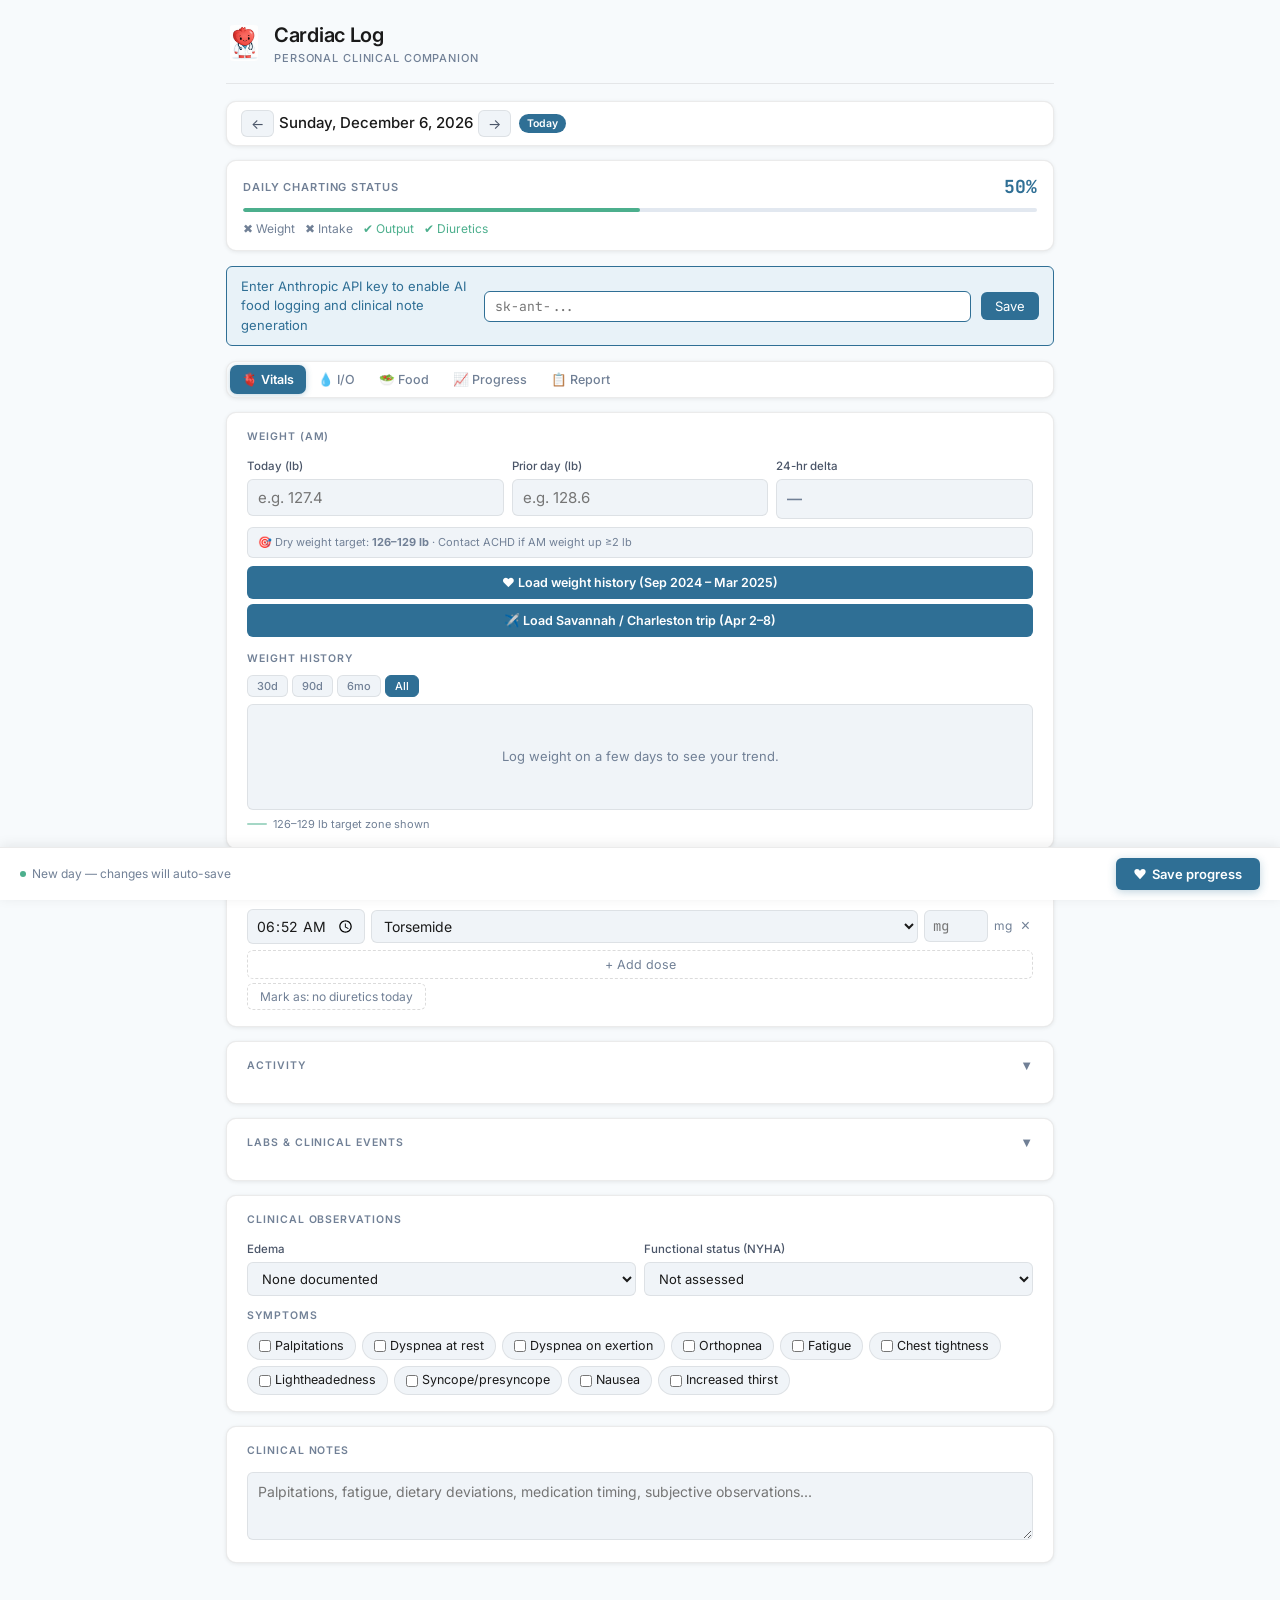
==== commit 2e387ca9: "Add files via upload" ====
--- a/index.html
+++ b/index.html
@@ -1,4 +1,3 @@
-
 <!DOCTYPE html>
 <html lang="en">
 <head>
@@ -7,308 +6,36 @@
 <title>Cardiac Log</title>
 <meta name="apple-mobile-web-app-capable" content="yes">
 <meta name="apple-mobile-web-app-status-bar-style" content="default">
-<meta name="apple-mobile-web-app-title" content="Cardiac Log">
+<meta name="apple-mobile-web-app-title" content="Heart Log">
 <meta name="mobile-web-app-capable" content="yes">
-<meta name="theme-color" content="#c0392b">
-<link rel="icon" type="image/svg+xml" href="data:image/svg+xml,%3Csvg xmlns='http://www.w3.org/2000/svg' viewBox='0 0 100 90'%3E%3Cpath d='M50 85 L10 40 C-5 22 5 0 25 0 C37 0 46 8 50 16 C54 8 63 0 75 0 C95 0 105 22 90 40 Z' fill='%23c0392b'/%3E%3C/svg%3E">
-<link href="https://fonts.googleapis.com/css2?family=DM+Serif+Display:ital@0;1&family=DM+Sans:wght@300;400;500;600&display=swap" rel="stylesheet">
-<style>
-:root {
-  --bg:#fdf8f6;--surface:#fff;--surface2:#fef2f0;--surface3:#fde8e5;
-  --border:rgba(180,60,40,0.12);--border-strong:rgba(180,60,40,0.25);
-  --text:#1e1410;--text2:#6b4f47;--text3:#a87b73;
-  --red:#c0392b;--red-mid:#e04f3e;--red-bg:#fff0ee;--rose:#e8756a;
-  --teal:#1a7a62;--teal-bg:#e0f4ed;--teal-mid:#27a882;
-  --amber:#b45309;--amber-bg:#fef3c7;--amber-mid:#d97706;
-  --blue:#185fa5;--blue-bg:#e6f1fb;--blue-mid:#378add;
-  --radius:14px;--radius-sm:8px;
-  --shadow:0 2px 12px rgba(180,60,40,0.08),0 1px 3px rgba(180,60,40,0.05);
-}
-@media(prefers-color-scheme:dark){:root{
-  --bg:#1a1210;--surface:#231816;--surface2:#2c1f1c;--surface3:#371f1b;
-  --border:rgba(240,120,100,0.14);--border-strong:rgba(240,120,100,0.28);
-  --text:#f5ede9;--text2:#d4a49c;--text3:#9e7068;
-  --red:#f08070;--red-mid:#e06050;--red-bg:#2e1614;--rose:#e0706a;
-  --teal:#5dcaa5;--teal-bg:#04342c;--teal-mid:#27a882;
-  --amber:#ef9f27;--amber-bg:#412402;--amber-mid:#d97706;
-  --blue:#85b7eb;--blue-bg:#042c53;--blue-mid:#378add;
-  --shadow:0 2px 12px rgba(0,0,0,0.3);
-}}
-*{box-sizing:border-box;margin:0;padding:0;}
-body{background:var(--bg);color:var(--text);font-family:'DM Sans',-apple-system,sans-serif;font-size:15px;line-height:1.5;
-  background-image:radial-gradient(ellipse at 80% 0%,rgba(224,79,62,0.06) 0%,transparent 60%),radial-gradient(ellipse at 20% 100%,rgba(224,79,62,0.04) 0%,transparent 50%);min-height:100vh;}
-.app{max-width:860px;margin:0 auto;padding:1.5rem 1rem 100px;position:relative;z-index:1;}
-
-/* HEADER */
-.app-header{display:flex;align-items:center;justify-content:space-between;margin-bottom:1.25rem;flex-wrap:wrap;gap:12px;}
-.header-left{display:flex;align-items:center;gap:14px;}
-.header-hearts{display:flex;gap:3px;align-items:center;}
-.header-hearts svg{animation:heartbeat 2.4s ease-in-out infinite;}
-.header-hearts svg:nth-child(2){animation-delay:0.3s;}
-.header-hearts svg:nth-child(3){animation-delay:0.6s;}
-@keyframes heartbeat{0%,100%{transform:scale(1);}14%{transform:scale(1.18);}28%{transform:scale(1);}42%{transform:scale(1.1);}56%{transform:scale(1);}}
-.app-title{font-family:'DM Serif Display',Georgia,serif;font-size:24px;letter-spacing:-0.3px;}
-.app-title em{font-style:italic;color:var(--red);}
-
-/* DATE BAR */
-.date-bar{display:flex;align-items:center;gap:10px;background:var(--surface);border:0.5px solid var(--border);border-radius:var(--radius);padding:10px 16px;margin-bottom:1rem;box-shadow:var(--shadow);flex-wrap:wrap;}
-.date-nav{display:flex;align-items:center;gap:6px;}
-.date-nav-btn{background:var(--surface2);border:0.5px solid var(--border);border-radius:8px;color:var(--text2);padding:5px 10px;font-size:14px;cursor:pointer;line-height:1;transition:all 0.15s;font-family:'DM Sans',sans-serif;}
-.date-nav-btn:hover{background:var(--surface3);color:var(--red);}
-.date-label{font-family:'DM Serif Display',serif;font-size:17px;color:var(--text);min-width:180px;text-align:center;cursor:pointer;}
-.date-label:hover{color:var(--red);}
-.date-input-wrap{position:relative;}
-.date-input-wrap input[type="date"]{position:absolute;opacity:0;top:0;left:0;width:100%;height:100%;cursor:pointer;}
-.today-badge{font-size:11px;background:var(--red);color:white;border-radius:10px;padding:2px 9px;font-weight:600;white-space:nowrap;}
-.date-bar .spacer{flex:1;}
-.jump-today-btn{background:none;border:0.5px solid var(--border-strong);border-radius:8px;color:var(--text3);padding:5px 11px;font-size:12px;cursor:pointer;font-family:'DM Sans',sans-serif;transition:all 0.15s;white-space:nowrap;}
-.jump-today-btn:hover{color:var(--red);border-color:var(--rose);}
-
-/* SECTIONS */
-.section{background:var(--surface);border:0.5px solid var(--border);border-radius:var(--radius);padding:1.1rem 1.35rem;margin-bottom:1rem;box-shadow:var(--shadow);}
-.section-title{font-size:10.5px;font-weight:600;letter-spacing:0.1em;text-transform:uppercase;color:var(--text3);margin-bottom:0.85rem;display:flex;align-items:center;gap:7px;}
-
-/* TABS */
-.tabs{display:flex;background:var(--surface);border:0.5px solid var(--border);border-radius:var(--radius);padding:4px;margin-bottom:1.1rem;box-shadow:var(--shadow);overflow-x:auto;gap:0;}
-.tab-btn{background:none;border:none;border-radius:10px;padding:8px 13px;font-size:12.5px;font-family:'DM Sans',sans-serif;font-weight:500;color:var(--text3);cursor:pointer;white-space:nowrap;transition:all 0.18s;}
-.tab-btn:hover{color:var(--text2);background:var(--surface2);}
-.tab-btn.active{color:white;background:var(--red);font-weight:600;box-shadow:0 2px 8px rgba(192,57,43,0.3);}
-.tab-panel{display:none;}
-.tab-panel.active{display:block;animation:fadeUp 0.22s ease;}
-@keyframes fadeUp{from{opacity:0;transform:translateY(6px);}to{opacity:1;transform:translateY(0);}}
-
-/* API BANNER */
-.api-banner{background:var(--blue-bg);border:0.5px solid var(--blue);border-radius:var(--radius-sm);padding:10px 14px;margin-bottom:1rem;display:flex;align-items:center;gap:10px;flex-wrap:wrap;}
-.api-banner span{font-size:13px;color:var(--blue);flex:1;min-width:160px;}
-.api-banner input{flex:2;min-width:200px;background:var(--surface);border:0.5px solid var(--blue);border-radius:var(--radius-sm);padding:6px 10px;font-size:13px;color:var(--text);outline:none;font-family:monospace;}
-.api-banner button{background:var(--blue-mid);color:white;border:none;border-radius:var(--radius-sm);padding:6px 14px;font-size:13px;cursor:pointer;}
-.api-banner.set{background:var(--teal-bg);border-color:var(--teal);}
-.api-banner.set span{color:var(--teal);}
-
-/* WEIGHT */
-.weight-row{display:grid;grid-template-columns:1fr 1fr 1fr;gap:10px;}
-.weight-field label{display:block;font-size:12px;color:var(--text2);margin-bottom:5px;font-weight:500;}
-.weight-field input{width:100%;background:var(--surface2);border:0.5px solid var(--border);border-radius:var(--radius-sm);padding:9px 12px;font-size:15px;color:var(--text);outline:none;font-family:'DM Sans',sans-serif;transition:border-color 0.15s;}
-.weight-field input:focus{border-color:var(--rose);}
-.delta-display{background:var(--surface2);border:0.5px solid var(--border);border-radius:var(--radius-sm);padding:9px 12px;font-size:15px;font-weight:600;color:var(--text3);}
-.delta-neg{color:var(--teal)!important;}
-.delta-pos{color:var(--red)!important;}
-
-/* TREND CHART */
-.trend-wrap{margin-top:1rem;}
-.trend-header{display:flex;align-items:center;justify-content:space-between;margin-bottom:10px;flex-wrap:wrap;gap:8px;}
-.trend-title{font-size:10.5px;font-weight:600;letter-spacing:0.1em;text-transform:uppercase;color:var(--text3);display:flex;align-items:center;gap:6px;}
-.trend-stats{display:flex;gap:10px;flex-wrap:wrap;}
-.trend-stat{background:var(--surface2);border:0.5px solid var(--border);border-radius:8px;padding:5px 11px;text-align:center;}
-.trend-stat .ts-val{font-size:15px;font-weight:600;color:var(--text);font-family:'DM Serif Display',serif;}
-.trend-stat .ts-lbl{font-size:10px;color:var(--text3);text-transform:uppercase;letter-spacing:0.06em;}
-.canvas-wrap{background:var(--surface2);border:0.5px solid var(--border);border-radius:var(--radius-sm);padding:12px;overflow:hidden;position:relative;}
-canvas#weightChart{width:100%;display:block;}
-.no-data-msg{text-align:center;padding:40px 20px;color:var(--text3);font-size:13px;}
-.dry-target-note{display:flex;align-items:center;gap:8px;margin-top:8px;font-size:11.5px;color:var(--text3);}
-.dry-target-note span{width:24px;height:2px;background:var(--red);opacity:0.4;display:inline-block;border-radius:1px;}
-
-/* HEART DIVIDER */
-.heart-divider{display:flex;align-items:center;gap:10px;margin:1rem 0 0.75rem;}
-.heart-divider::before,.heart-divider::after{content:'';flex:1;height:0.5px;background:var(--border);}
-
-/* OBS */
-.obs-grid{display:grid;grid-template-columns:1fr 1fr;gap:10px;}
-.obs-field label{display:block;font-size:12px;color:var(--text2);margin-bottom:5px;font-weight:500;}
-.obs-field select{width:100%;background:var(--surface2);border:0.5px solid var(--border);border-radius:var(--radius-sm);padding:9px 12px;font-size:13.5px;color:var(--text);outline:none;font-family:'DM Sans',sans-serif;}
-.symptom-checks{display:flex;flex-wrap:wrap;gap:7px;margin-top:4px;}
-.sym-chip{display:flex;align-items:center;gap:5px;background:var(--surface2);border:0.5px solid var(--border);border-radius:20px;padding:5px 13px;font-size:13px;cursor:pointer;user-select:none;transition:all 0.15s;}
-.sym-chip:hover{border-color:var(--rose);}
-.sym-chip input[type=checkbox]{accent-color:var(--red);width:13px;height:13px;}
-.sym-chip.checked{background:var(--red-bg);border-color:var(--red);color:var(--red);font-weight:500;}
-
-/* DIURETICS */
-.diuretic-log{display:flex;flex-direction:column;gap:7px;}
-.diuretic-entry{display:flex;gap:8px;align-items:center;}
-.diuretic-entry input[type="time"],.diuretic-entry select{background:var(--surface2);border:0.5px solid var(--border);border-radius:var(--radius-sm);padding:7px 9px;font-size:14px;color:var(--text);outline:none;font-family:'DM Sans',sans-serif;}
-.diuretic-entry select{flex:1;}
-
-/* BUTTONS */
-.add-btn{background:none;border:0.5px dashed var(--border-strong);border-radius:var(--radius-sm);color:var(--text3);padding:7px 14px;font-size:13px;font-family:'DM Sans',sans-serif;cursor:pointer;margin-top:7px;width:100%;transition:all 0.15s;}
-.add-btn:hover{background:var(--surface2);color:var(--red);border-color:var(--rose);}
-.remove-btn{background:none;border:none;color:var(--text3);font-size:17px;cursor:pointer;padding:0 4px;line-height:1;flex-shrink:0;transition:color 0.12s;}
-.remove-btn:hover{color:var(--red);}
-
-/* FLUID */
-.fluid-entry{display:flex;gap:6px;align-items:center;padding:9px 11px;background:var(--surface2);border:0.5px solid var(--border);border-radius:var(--radius-sm);margin-bottom:7px;flex-wrap:wrap;}
-.fluid-entry .fl-row1{display:flex;gap:6px;align-items:center;flex:1;min-width:200px;}
-.fluid-entry input[type="number"]{width:64px;background:var(--surface);border:0.5px solid var(--border);border-radius:var(--radius-sm);padding:6px 8px;font-size:14px;color:var(--text);outline:none;font-family:'DM Sans',sans-serif;}
-.fluid-entry .fl-name{flex:1;background:var(--surface);border:0.5px solid var(--border);border-radius:var(--radius-sm);padding:6px 9px;font-size:14px;color:var(--text);outline:none;font-family:'DM Sans',sans-serif;}
-.fluid-entry .fl-badge{font-size:11px;color:var(--text3);background:var(--surface);border:0.5px solid var(--border);border-radius:5px;padding:2px 7px;white-space:nowrap;}
-.fluid-entry .fl-badge.has-data{color:var(--teal);border-color:var(--teal);background:var(--teal-bg);}
-.intake-total{display:flex;justify-content:flex-end;margin-top:5px;}
-.intake-total span{font-size:13px;color:var(--text2);background:var(--surface2);padding:4px 12px;border-radius:20px;border:0.5px solid var(--border);}
-.intake-total strong{color:var(--text);}
-
-/* OUTPUT */
-.output-log{display:flex;flex-direction:column;gap:7px;}
-.output-entry{display:flex;gap:8px;align-items:center;background:var(--surface2);border:0.5px solid var(--border);border-radius:var(--radius-sm);padding:7px 10px;}
-.output-entry input[type="time"]{background:transparent;border:none;font-size:14px;color:var(--text);outline:none;font-family:'DM Sans',sans-serif;width:90px;}
-.output-entry .vol-select{flex:1;background:var(--surface);border:0.5px solid var(--border);border-radius:var(--radius-sm);padding:6px 9px;font-size:13.5px;color:var(--text);outline:none;font-family:'DM Sans',sans-serif;cursor:pointer;}
-.output-entry .ml-badge{font-size:11.5px;color:var(--teal);background:var(--teal-bg);border:0.5px solid var(--teal);border-radius:5px;padding:2px 8px;white-space:nowrap;min-width:58px;text-align:center;}
-.bm-row{display:flex;align-items:center;gap:10px;margin-top:12px;flex-wrap:wrap;}
-.bm-label{font-size:12px;font-weight:600;letter-spacing:0.07em;text-transform:uppercase;color:var(--text3);}
-
-/* BALANCE */
-.balance-row{display:grid;grid-template-columns:1fr 1fr 1fr;gap:10px;margin-top:0.5rem;}
-.balance-card{background:var(--surface2);border:0.5px solid var(--border);border-radius:var(--radius-sm);padding:12px 14px;text-align:center;}
-.bc-lbl{font-size:10.5px;color:var(--text3);text-transform:uppercase;letter-spacing:0.07em;}
-.bc-val{font-size:21px;font-weight:600;margin-top:3px;color:var(--text);font-family:'DM Serif Display',serif;}
-.bc-positive{color:var(--amber)!important;}
-.bc-negative{color:var(--teal)!important;}
-
-/* ── AI FOOD ENTRY (simplified) ── */
-.ai-food-entry{background:var(--surface2);border:0.5px solid var(--border);border-radius:var(--radius-sm);padding:12px;margin-bottom:8px;transition:border-color 0.15s;}
-.ai-food-entry:focus-within{border-color:var(--rose);}
-.aife-top{display:flex;gap:8px;align-items:flex-start;margin-bottom:10px;}
-.aife-desc{flex:1;background:var(--surface);border:0.5px solid var(--border);border-radius:var(--radius-sm);padding:8px 10px;font-size:14px;color:var(--text);outline:none;font-family:'DM Sans',sans-serif;resize:none;min-height:42px;line-height:1.4;}
-.aife-desc:focus{border-color:var(--rose);}
-.aife-actions{display:flex;gap:6px;align-items:center;flex-shrink:0;}
-.aife-photo-btn{background:var(--surface);border:0.5px solid var(--border);border-radius:var(--radius-sm);padding:7px 10px;font-size:13px;cursor:pointer;color:var(--text2);white-space:nowrap;font-family:'DM Sans',sans-serif;transition:all 0.15s;}
-.aife-photo-btn:hover{border-color:var(--rose);}
-.aife-photo-input{display:none;}
-.aife-photo-preview{width:38px;height:38px;border-radius:6px;object-fit:cover;border:0.5px solid var(--border);display:none;cursor:pointer;}
-.ai-lookup-btn{background:var(--red);color:white;border:none;border-radius:var(--radius-sm);padding:8px 14px;font-size:13px;font-weight:600;cursor:pointer;white-space:nowrap;font-family:'DM Sans',sans-serif;transition:all 0.15s;display:flex;align-items:center;gap:5px;}
-.ai-lookup-btn:hover{background:var(--red-mid);}
-.ai-lookup-btn:disabled{opacity:0.5;cursor:not-allowed;}
-.aife-result{display:none;}
-.aife-result.show{display:block;}
-.aife-conf-row{display:flex;align-items:center;gap:8px;margin-bottom:8px;flex-wrap:wrap;}
-.conf-badge{font-size:11px;border-radius:4px;padding:2px 8px;border:0.5px solid;font-weight:500;}
-.conf-high{color:var(--teal);border-color:var(--teal);background:var(--teal-bg);}
-.conf-med{color:var(--amber);border-color:var(--amber);background:var(--amber-bg);}
-.conf-low{color:var(--red);border-color:var(--red);background:var(--red-bg);}
-.aife-note{font-size:11px;color:var(--text3);font-style:italic;}
-.aife-fields{display:grid;grid-template-columns:1fr 1fr;gap:6px;margin-bottom:6px;}
-.aife-field{display:flex;flex-direction:column;gap:2px;}
-.aife-field label{font-size:11px;color:var(--text3);font-weight:500;}
-.aife-field input{background:var(--surface);border:0.5px solid var(--border);border-radius:var(--radius-sm);padding:5px 8px;font-size:13px;color:var(--text);outline:none;width:100%;font-family:'DM Sans',sans-serif;}
-.aife-field input:focus{border-color:var(--rose);}
-.aife-field input.filled{border-color:var(--teal);background:var(--teal-bg);}
-.aife-macros-toggle{font-size:12px;color:var(--text3);cursor:pointer;background:none;border:none;padding:0;text-decoration:underline;text-underline-offset:2px;font-family:'DM Sans',sans-serif;margin-bottom:4px;}
-.aife-macros{display:none;grid-template-columns:repeat(3,1fr);gap:6px;margin-top:6px;}
-.aife-macros.show{display:grid;}
-.meal-section{margin-bottom:0.85rem;}
-.meal-header{display:flex;align-items:center;justify-content:space-between;margin-bottom:7px;}
-.meal-header input{font-size:12px;font-weight:600;color:var(--text2);letter-spacing:0.06em;text-transform:uppercase;background:none;border:none;outline:none;width:130px;font-family:'DM Sans',sans-serif;}
-.meal-divider{border:none;border-top:0.5px dashed var(--border);margin:12px 0;}
-
-/* NUTRITION SUMMARY */
-.nut-summary-main{display:grid;grid-template-columns:1fr 1fr;gap:10px;margin-bottom:10px;}
-.ns-card{background:var(--surface2);border:0.5px solid var(--border);border-radius:var(--radius-sm);padding:14px 16px;position:relative;overflow:hidden;}
-.ns-card::before{content:'';position:absolute;top:-12px;right:-12px;width:55px;height:55px;border-radius:50%;background:rgba(224,79,62,0.06);}
-.ns-card .ns-val{font-size:26px;font-weight:600;color:var(--text);display:block;font-family:'DM Serif Display',serif;}
-.ns-card .ns-lbl{font-size:11px;color:var(--text3);display:block;margin-top:2px;text-transform:uppercase;letter-spacing:0.06em;}
-.ns-card.sodium .ns-val{color:var(--amber);}
-.ns-card.sodium.warn .ns-val{color:var(--red);}
-.sodium-bar-wrap{margin-top:8px;}
-.sodium-bar-label{display:flex;justify-content:space-between;font-size:11px;color:var(--text3);margin-bottom:4px;}
-.sodium-bar-track{height:6px;background:var(--surface3);border-radius:3px;overflow:hidden;}
-.sodium-bar-fill{height:100%;border-radius:3px;background:var(--teal);transition:width 0.4s ease,background 0.4s ease;max-width:100%;}
-.sodium-bar-fill.warn{background:var(--amber-mid);}
-.sodium-bar-fill.over{background:var(--red);}
-.macro-detail-row{display:grid;grid-template-columns:repeat(3,1fr);gap:8px;}
-.macro-mini{background:var(--surface2);border:0.5px solid var(--border);border-radius:var(--radius-sm);padding:9px 11px;text-align:center;}
-.macro-mini .mv{font-size:17px;font-weight:600;color:var(--text);font-family:'DM Serif Display',serif;}
-.macro-mini .ml2{font-size:11px;color:var(--text3);text-transform:uppercase;letter-spacing:0.05em;}
-.macros-detail-toggle{font-size:12px;color:var(--text3);cursor:pointer;background:none;border:none;padding:0 0 7px;text-decoration:underline;text-underline-offset:2px;font-family:'DM Sans',sans-serif;}
-
-/* ── PROGRESS TAB ── */
-.progress-hero{background:var(--surface);border:0.5px solid var(--border);border-radius:var(--radius);padding:1.25rem 1.35rem;margin-bottom:1rem;box-shadow:var(--shadow);}
-.dw-gap-label{font-size:10.5px;font-weight:600;letter-spacing:0.1em;text-transform:uppercase;color:var(--text3);margin-bottom:12px;}
-.dw-gap-main{display:flex;align-items:baseline;gap:10px;margin-bottom:10px;}
-.dw-gap-number{font-family:'DM Serif Display',serif;font-size:42px;font-weight:600;line-height:1;}
-.dw-gap-number.good{color:var(--teal);}
-.dw-gap-number.warn{color:var(--amber);}
-.dw-gap-number.bad{color:var(--red);}
-.dw-gap-sub{font-size:13px;color:var(--text2);}
-.dw-bar-track{height:10px;background:var(--surface3);border-radius:5px;overflow:visible;position:relative;margin-bottom:8px;}
-.dw-bar-fill{height:100%;border-radius:5px;transition:width 0.5s ease,background 0.5s ease;}
-.dw-target-zone{position:absolute;top:-3px;height:16px;background:rgba(26,122,98,0.18);border:1px solid rgba(26,122,98,0.4);border-radius:4px;}
-.dw-assessment{font-size:13px;color:var(--text2);line-height:1.6;padding:10px 12px;background:var(--surface2);border-radius:var(--radius-sm);border-left:3px solid var(--rose);}
-
-.prediction-card{background:var(--surface);border:0.5px solid var(--border);border-radius:var(--radius);padding:1.1rem 1.35rem;margin-bottom:1rem;box-shadow:var(--shadow);}
-.pred-row{display:grid;grid-template-columns:1fr 1fr;gap:10px;margin-bottom:10px;}
-.pred-cell{background:var(--surface2);border:0.5px solid var(--border);border-radius:var(--radius-sm);padding:10px 14px;}
-.pred-cell .pc-val{font-family:'DM Serif Display',serif;font-size:22px;font-weight:600;color:var(--text);}
-.pred-cell .pc-lbl{font-size:10.5px;color:var(--text3);text-transform:uppercase;letter-spacing:0.07em;margin-top:2px;}
-.pred-rationale{font-size:12px;color:var(--text3);font-style:italic;line-height:1.5;}
-
-.sodium-scorecard{background:var(--surface);border:0.5px solid var(--border);border-radius:var(--radius);padding:1.1rem 1.35rem;margin-bottom:1rem;box-shadow:var(--shadow);}
-.sod-days{display:flex;gap:6px;flex-wrap:wrap;margin-top:8px;}
-.sod-day{display:flex;flex-direction:column;align-items:center;gap:3px;min-width:38px;}
-.sod-day .sd-bar-wrap{width:24px;height:60px;background:var(--surface3);border-radius:4px;overflow:hidden;display:flex;align-items:flex-end;}
-.sod-day .sd-bar{width:100%;border-radius:4px;transition:height 0.4s ease;}
-.sod-day .sd-bar.good{background:var(--teal);}
-.sod-day .sd-bar.warn{background:var(--amber-mid);}
-.sod-day .sd-bar.over{background:var(--red);}
-.sod-day .sd-date{font-size:10px;color:var(--text3);}
-.sod-day .sd-mg{font-size:9px;color:var(--text3);}
-.sod-day.today .sd-date{color:var(--red);font-weight:600;}
-.sod-legend{display:flex;gap:12px;margin-top:8px;font-size:11px;color:var(--text3);}
-.sod-legend span{display:flex;align-items:center;gap:4px;}
-.sod-legend .dot{width:8px;height:8px;border-radius:50%;}
-
-/* NOTES */
-.notes-field textarea{width:100%;background:var(--surface2);border:0.5px solid var(--border);border-radius:var(--radius-sm);padding:9px 11px;font-size:14px;color:var(--text);outline:none;resize:vertical;min-height:75px;line-height:1.55;font-family:'DM Sans',sans-serif;}
-.notes-field textarea:focus{border-color:var(--rose);}
-
-/* REPORT */
-.generate-btn{width:100%;background:var(--red);color:white;border:none;border-radius:var(--radius);padding:15px;font-size:15px;font-weight:600;cursor:pointer;margin-top:0.5rem;font-family:'DM Sans',sans-serif;display:flex;align-items:center;justify-content:center;gap:8px;transition:all 0.18s;box-shadow:0 4px 16px rgba(192,57,43,0.28);}
-.generate-btn:hover{background:var(--red-mid);transform:translateY(-1px);}
-.report-output{white-space:pre-wrap;font-family:'Courier New',monospace;font-size:12.5px;line-height:1.75;background:var(--surface2);border:0.5px solid var(--border);border-radius:var(--radius);padding:1.35rem;color:var(--text);margin-top:13px;}
-.copy-btn{background:none;border:0.5px solid var(--border-strong);border-radius:var(--radius-sm);color:var(--text2);padding:7px 16px;font-size:13px;cursor:pointer;margin-top:9px;font-family:'DM Sans',sans-serif;}
-.copy-btn:hover{background:var(--surface2);}
-.copy-btn.copied{color:var(--teal);border-color:var(--teal);}
-
-/* SAVE BAR */
-.save-indicator{display:none;}
-.save-bar{position:fixed;bottom:0;left:0;right:0;z-index:100;background:var(--surface);border-top:0.5px solid var(--border);padding:10px 20px;padding-bottom:calc(10px + env(safe-area-inset-bottom));display:flex;align-items:center;justify-content:space-between;gap:12px;box-shadow:0 -4px 20px rgba(180,60,40,0.08);}
-.save-status{font-size:12px;color:var(--text3);display:flex;align-items:center;gap:7px;flex:1;min-width:0;}
-.save-status .dot{width:7px;height:7px;border-radius:50%;background:var(--text3);flex-shrink:0;transition:background 0.3s;}
-.save-status.saved .dot{background:var(--teal);}
-.save-status.unsaved .dot{background:var(--amber-mid);animation:pulse-dot 1.2s ease-in-out infinite;}
-@keyframes pulse-dot{0%,100%{opacity:1;}50%{opacity:0.4;}}
-.save-status .status-text{white-space:nowrap;overflow:hidden;text-overflow:ellipsis;}
-.save-now-btn{background:var(--red);color:white;border:none;border-radius:10px;padding:9px 20px;font-size:13.5px;font-weight:600;font-family:'DM Sans',sans-serif;cursor:pointer;white-space:nowrap;display:flex;align-items:center;gap:7px;box-shadow:0 2px 10px rgba(192,57,43,0.3);transition:all 0.15s;flex-shrink:0;}
-.save-now-btn:hover{background:var(--red-mid);transform:translateY(-1px);}
-.save-now-btn:active{transform:translateY(1px);box-shadow:none;}
-.save-now-btn.saved-flash{background:var(--teal)!important;box-shadow:0 2px 10px rgba(26,122,98,0.3);}
-
-/* BG HEARTS */
-.bg-heart{position:fixed;pointer-events:none;opacity:0.035;z-index:0;animation:floatHeart linear infinite;}
-@keyframes floatHeart{0%{transform:translateY(0) rotate(0deg);opacity:0.035;}50%{opacity:0.06;}100%{transform:translateY(-40px) rotate(8deg);opacity:0.02;}}
-
-input::-webkit-inner-spin-button{-webkit-appearance:none;}
-input[type=number]{-moz-appearance:textfield;}
-::-webkit-scrollbar{width:5px;height:5px;}
-::-webkit-scrollbar-track{background:transparent;}
-::-webkit-scrollbar-thumb{background:var(--border-strong);border-radius:3px;}
-</style>
+<meta name="theme-color" content="#2f6f95">
+<link rel="manifest" href="manifest.json">
+<link rel="apple-touch-icon" href="apple-touch-icon.png">
+<link rel="icon" href="icon-192.png" type="image/png">
+<link href="https://fonts.googleapis.com/css2?family=Inter:wght@300;400;500;600&family=JetBrains+Mono:wght@400;500&display=swap" rel="stylesheet">
+<link rel="stylesheet" href="style.css">
 </head>
 <body>
 
-<svg class="bg-heart" style="width:90px;top:8%;left:5%;animation-duration:14s;animation-delay:-3s;" viewBox="0 0 100 90"><path d="M50 85 L10 40 C-5 22 5 0 25 0 C37 0 46 8 50 16 C54 8 63 0 75 0 C95 0 105 22 90 40 Z" fill="#c0392b"/></svg>
-<svg class="bg-heart" style="width:55px;top:22%;right:3%;animation-duration:18s;animation-delay:-7s;" viewBox="0 0 100 90"><path d="M50 85 L10 40 C-5 22 5 0 25 0 C37 0 46 8 50 16 C54 8 63 0 75 0 C95 0 105 22 90 40 Z" fill="#c0392b"/></svg>
-<svg class="bg-heart" style="width:40px;top:60%;left:2%;animation-duration:22s;animation-delay:-11s;" viewBox="0 0 100 90"><path d="M50 85 L10 40 C-5 22 5 0 25 0 C37 0 46 8 50 16 C54 8 63 0 75 0 C95 0 105 22 90 40 Z" fill="#e8756a"/></svg>
-<svg class="bg-heart" style="width:70px;top:75%;right:6%;animation-duration:16s;animation-delay:-5s;" viewBox="0 0 100 90"><path d="M50 85 L10 40 C-5 22 5 0 25 0 C37 0 46 8 50 16 C54 8 63 0 75 0 C95 0 105 22 90 40 Z" fill="#c0392b"/></svg>
+<!-- iOS install hint — shown only in Safari when not already installed as PWA -->
+<div id="installHint" class="install-hint" style="display:none;">
+  <img src="heart-mascot.png" class="install-hint-icon" alt="">
+  <span>Tap <strong>Share →</strong> then <strong>Add to Home Screen</strong> for the best experience</span>
+  <button onclick="document.getElementById('installHint').style.display='none'" class="install-hint-close">✕</button>
+</div>
 
 <div class="app">
+
+  <!-- HEADER — uses real mascot PNG asset -->
   <div class="app-header">
     <div class="header-left">
-      <div class="header-hearts">
-        <svg width="22" height="20" viewBox="0 0 100 90"><path d="M50 85 L10 40 C-5 22 5 0 25 0 C37 0 46 8 50 16 C54 8 63 0 75 0 C95 0 105 22 90 40 Z" fill="#c0392b"/></svg>
-        <svg width="16" height="14" viewBox="0 0 100 90"><path d="M50 85 L10 40 C-5 22 5 0 25 0 C37 0 46 8 50 16 C54 8 63 0 75 0 C95 0 105 22 90 40 Z" fill="#e8756a" opacity="0.7"/></svg>
-        <svg width="11" height="10" viewBox="0 0 100 90"><path d="M50 85 L10 40 C-5 22 5 0 25 0 C37 0 46 8 50 16 C54 8 63 0 75 0 C95 0 105 22 90 40 Z" fill="#f0a090" opacity="0.6"/></svg>
-      </div>
-      <h1 class="app-title">Cardiac <em>Daily</em> Log</h1>
-    </div>
-    <div class="save-indicator" id="saveIndicator"></div>
+      <img src="heart-mascot.png" class="mascot" alt="Cardiac Log mascot">
+      <div>
+        <div class="app-title">Cardiac Log</div>
+        <div class="app-subtitle">Personal Clinical Companion</div>
+      </div>
+    </div>
+    <div id="saveIndicator"></div>
   </div>
 
   <!-- DATE BAR -->
@@ -323,15 +50,27 @@
     </div>
     <span id="todayBadge" class="today-badge">Today</span>
     <div class="spacer"></div>
-    <button class="jump-today-btn" id="jumpTodayBtn" onclick="jumpToToday()" style="display:none;">Jump to today</button>
-  </div>
-
+    <button class="jump-today-btn" id="jumpTodayBtn" onclick="jumpToToday()" style="display:none;">↩ Today</button>
+  </div>
+
+  <!-- DAILY COMPLETION CARD -->
+  <div class="completion-card" id="completionCard">
+    <div class="cc-header">
+      <span class="cc-title">Daily Charting Status</span>
+      <span class="cc-pct" id="ccPct">0%</span>
+    </div>
+    <div class="cc-bar-track"><div class="cc-bar-fill" id="ccBarFill" style="width:0%"></div></div>
+    <div class="cc-items" id="ccItems"></div>
+  </div>
+
+  <!-- API KEY BANNER -->
   <div id="apiBanner" class="api-banner">
-    <span>Enter your Anthropic API key to enable AI food logging</span>
+    <span>Enter Anthropic API key to enable AI food logging and clinical note generation</span>
     <input type="password" id="apiKeyInput" placeholder="sk-ant-...">
-    <button onclick="saveApiKey()">Save key</button>
-  </div>
-
+    <button onclick="saveApiKey()">Save</button>
+  </div>
+
+  <!-- TABS -->
   <div class="tabs">
     <button class="tab-btn active" onclick="switchTab('vitals',this)">🫀 Vitals</button>
     <button class="tab-btn" onclick="switchTab('io',this)">💧 I/O</button>
@@ -340,52 +79,114 @@
     <button class="tab-btn" onclick="switchTab('report',this)">📋 Report</button>
   </div>
 
-  <!-- VITALS -->
+  <!-- ══════════ VITALS TAB ══════════ -->
   <div id="tab-vitals" class="tab-panel active">
-    <div class="section">
-      <div class="section-title">♥ Morning Weight</div>
+
+    <!-- Weight (AM) -->
+    <div class="section">
+      <div class="section-title"><span class="section-title-left">Weight (AM)</span></div>
       <div class="weight-row">
-        <div class="weight-field"><label>AM weight (lb)</label><input type="number" id="weightAM" placeholder="e.g. 127.4" step="0.1" oninput="updateDelta();autosave()"></div>
-        <div class="weight-field"><label>Prior day (lb)</label><input type="number" id="weightPrior" placeholder="e.g. 128.6" step="0.1" oninput="updateDelta();autosave()"></div>
-        <div class="weight-field"><label>24-hr change</label><div class="delta-display" id="deltaDisplay">—</div></div>
-      </div>
-      <div style="font-size:11.5px;color:var(--text3);margin-top:10px;background:var(--surface2);border-radius:7px;padding:7px 11px;border:0.5px solid var(--border);">
-        🎯 Target dry weight: <strong style="color:var(--text2);">126–129 lb</strong> &nbsp;·&nbsp; Contact ACHD if +2 lb overnight
-      </div>
-      <div style="margin-top:10px;">
-        <button id="importHistoryBtn" onclick="runBuiltInImport()" style="width:100%;background:var(--red);color:white;border:none;border-radius:var(--radius-sm);padding:10px 14px;font-size:13px;font-weight:600;font-family:'DM Sans',sans-serif;cursor:pointer;display:flex;align-items:center;justify-content:center;gap:7px;transition:all 0.15s;">
-          ♥ Load weight history (Sep 2024 – Mar 2025)
-        </button>
-      </div>
+        <div class="weight-field">
+          <label>Today (lb)</label>
+          <input type="number" id="weightAM" placeholder="e.g. 127.4" step="0.1" oninput="updateDelta();updateCompletion();autosave()">
+        </div>
+        <div class="weight-field">
+          <label>Prior day (lb)</label>
+          <input type="number" id="weightPrior" placeholder="e.g. 128.6" step="0.1" oninput="updateDelta();autosave()">
+        </div>
+        <div class="weight-field">
+          <label>24-hr delta</label>
+          <div class="delta-display" id="deltaDisplay">—</div>
+        </div>
+      </div>
+      <div class="dry-weight-note">🎯 Dry weight target: <strong>126–129 lb</strong> · Contact ACHD if AM weight up ≥2 lb</div>
+
+      <!-- Data import buttons -->
+      <div class="import-btns">
+        <button id="importHistoryBtn" onclick="runBuiltInImport()" class="import-btn">♥ Load weight history (Sep 2024 – Mar 2025)</button>
+        <button id="importTripBtn" onclick="runTripImport()" class="import-btn">✈️ Load Savannah / Charleston trip (Apr 2–8)</button>
+      </div>
+
+      <!-- Weight Chart -->
       <div class="trend-wrap">
         <div class="trend-header">
-          <div class="trend-title">♥ Weight history</div>
+          <div class="trend-title">Weight History</div>
           <div class="trend-stats" id="trendStats"></div>
         </div>
+        <div class="chart-range-btns">
+          <button class="range-btn" onclick="setChartRange(30,this)">30d</button>
+          <button class="range-btn" onclick="setChartRange(90,this)">90d</button>
+          <button class="range-btn" onclick="setChartRange(180,this)">6mo</button>
+          <button class="range-btn active" onclick="setChartRange(0,this)">All</button>
+        </div>
         <div class="canvas-wrap">
-          <canvas id="weightChart" height="160"></canvas>
-          <div class="no-data-msg" id="noDataMsg">Log weight on a few days to see your trend here.</div>
+          <canvas id="weightChart" height="180"></canvas>
+          <div class="no-data-msg" id="noDataMsg">Log weight on a few days to see your trend.</div>
         </div>
         <div class="dry-target-note"><span></span> 126–129 lb target zone shown</div>
       </div>
     </div>
-    <div class="section">
-      <div class="section-title">♥ Diuretics (MAR)</div>
+
+    <!-- Diuretics -->
+    <div class="section">
+      <div class="section-title"><span class="section-title-left">Diuretics (MAR)</span></div>
       <div class="diuretic-log" id="diureticLog"></div>
       <button class="add-btn" onclick="addDiuretic()">+ Add dose</button>
-    </div>
-    <div class="section">
-      <div class="section-title">♥ Clinical Observations</div>
-      <div class="obs-grid" style="margin-bottom:14px;">
-        <div class="obs-field"><label>Edema</label>
+      <button class="none-diuretics-btn" id="noDiuBtn" onclick="toggleNoDiuretics()">Mark as: no diuretics today</button>
+    </div>
+
+    <!-- Activity (collapsed by default) -->
+    <div class="section">
+      <div class="section-title">
+        <span class="section-title-left">Activity</span>
+        <button class="collapse-btn" id="activityCollapseBtn" onclick="toggleCollapse('activityBody','activityCollapseBtn')">▼</button>
+      </div>
+      <div id="activityBody" style="display:none;">
+        <div id="exerciseLog" style="display:flex;flex-direction:column;gap:6px;"></div>
+        <button class="add-btn" onclick="addExercise()">+ Add activity</button>
+      </div>
+    </div>
+
+    <!-- Labs & Clinical Events (collapsed by default) -->
+    <div class="section">
+      <div class="section-title">
+        <span class="section-title-left">Labs &amp; Clinical Events</span>
+        <button class="collapse-btn" id="labsCollapseBtn" onclick="toggleCollapse('labsBody','labsCollapseBtn')">▼</button>
+      </div>
+      <div id="labsBody" style="display:none;">
+        <div class="labs-grid">
+          <div class="lab-field"><label>K (mEq/L)</label><input type="number" id="labK" placeholder="4.2" step="0.1" oninput="checkLabFlags();autosave()"></div>
+          <div class="lab-field"><label>Na (mEq/L)</label><input type="number" id="labNa" placeholder="138" step="1" oninput="checkLabFlags();autosave()"></div>
+          <div class="lab-field"><label>Creatinine</label><input type="number" id="labCr" placeholder="1.1" step="0.01" oninput="checkLabFlags();autosave()"></div>
+          <div class="lab-field"><label>BNP / NT-proBNP</label><input type="number" id="labBNP" placeholder="380" step="1" oninput="autosave()"></div>
+          <div class="lab-field"><label>TSH (mIU/L)</label><input type="number" id="labTSH" placeholder="2.4" step="0.01" oninput="autosave()"></div>
+          <div class="lab-field"><label>Free T4</label><input type="number" id="labFT4" placeholder="1.2" step="0.01" oninput="autosave()"></div>
+        </div>
+        <div class="lab-events-field">
+          <textarea id="labEvents" placeholder="Clinical events, procedures, test results — e.g. 'Stress test: 8 min Bruce, no ischemic changes'" oninput="autosave()"></textarea>
+        </div>
+      </div>
+    </div>
+
+    <!-- Clinical Observations -->
+    <div class="section">
+      <div class="section-title"><span class="section-title-left">Clinical Observations</span></div>
+      <div class="obs-grid" style="margin-bottom:12px;">
+        <div class="obs-field">
+          <label>Edema</label>
           <select id="edema" onchange="autosave()">
-            <option value="">None documented</option><option>None</option>
-            <option>Trace — bilateral ankles</option><option>1+ — bilateral ankles</option>
-            <option>2+ — ankles and lower legs</option><option>3+ — to knees</option>
-            <option>4+ — to thighs</option><option>Sacral edema</option>
+            <option value="">None documented</option>
+            <option>None</option>
+            <option>Trace — bilateral ankles</option>
+            <option>1+ — bilateral ankles</option>
+            <option>2+ — ankles and lower legs</option>
+            <option>3+ — to knees</option>
+            <option>4+ — to thighs</option>
+            <option>Sacral edema</option>
           </select>
         </div>
-        <div class="obs-field"><label>Functional status</label>
+        <div class="obs-field">
+          <label>Functional status (NYHA)</label>
           <select id="funcStatus" onchange="autosave()">
             <option value="">Not assessed</option>
             <option>NYHA I — no symptoms with ordinary activity</option>
@@ -395,56 +196,79 @@
           </select>
         </div>
       </div>
-      <div class="heart-divider">
-        <svg width="13" height="12" viewBox="0 0 100 90"><path d="M50 85 L10 40 C-5 22 5 0 25 0 C37 0 46 8 50 16 C54 8 63 0 75 0 C95 0 105 22 90 40 Z" fill="var(--rose)"/></svg>
-        Symptoms
-        <svg width="13" height="12" viewBox="0 0 100 90"><path d="M50 85 L10 40 C-5 22 5 0 25 0 C37 0 46 8 50 16 C54 8 63 0 75 0 C95 0 105 22 90 40 Z" fill="var(--rose)"/></svg>
-      </div>
+      <div style="font-size:10.5px;font-weight:600;letter-spacing:0.09em;text-transform:uppercase;color:var(--text3);margin-bottom:7px;">Symptoms</div>
       <div class="symptom-checks" id="symptomChecks"></div>
     </div>
-    <div class="section">
-      <div class="section-title">♥ Notes</div>
-      <div class="notes-field"><textarea id="notesField" placeholder="Palpitations, fatigue, dietary deviations, medication timing..." oninput="autosave()"></textarea></div>
-    </div>
-  </div>
-
-  <!-- I/O -->
+
+    <!-- Clinical Notes -->
+    <div class="section">
+      <div class="section-title"><span class="section-title-left">Clinical Notes</span></div>
+      <div class="notes-field">
+        <textarea id="notesField" placeholder="Palpitations, fatigue, dietary deviations, medication timing, subjective observations..." oninput="autosave()"></textarea>
+      </div>
+    </div>
+
+  </div><!-- /tab-vitals -->
+
+  <!-- ══════════ I/O TAB ══════════ -->
   <div id="tab-io" class="tab-panel">
     <div class="section">
-      <div class="section-title">♥ Fluid Intake</div>
+      <div class="section-title"><span class="section-title-left">Intake (Fluid)</span></div>
       <div id="fluidList"></div>
       <button class="add-btn" onclick="addFluid()">+ Add fluid</button>
       <div class="intake-total" id="intakeTotal" style="display:none;"></div>
     </div>
     <div class="section">
-      <div class="section-title">♥ Urine Output</div>
+      <div class="section-title"><span class="section-title-left">Output (Urine)</span></div>
       <div class="output-log" id="outputLog"></div>
       <button class="add-btn" onclick="addOutput()">+ Add void</button>
       <div class="bm-row">
         <span class="bm-label">BM</span>
-        <div id="bmList" style="display:flex;gap:6px;flex-wrap:wrap;align-items:center;"></div>
+        <div id="bmList" style="display:flex;gap:5px;flex-wrap:wrap;align-items:center;"></div>
         <button class="add-btn" style="width:auto;margin-top:0;" onclick="addBM()">+ Add BM</button>
       </div>
     </div>
     <div class="section">
-      <div class="section-title">♥ 24-hr Fluid Balance</div>
+      <div class="section-title"><span class="section-title-left">24-hr Fluid Balance</span></div>
       <div class="balance-row">
         <div class="balance-card"><div class="bc-lbl">Intake</div><div class="bc-val" id="balIn">—</div></div>
         <div class="balance-card"><div class="bc-lbl">Output</div><div class="bc-val" id="balOut">—</div></div>
         <div class="balance-card"><div class="bc-lbl">Net</div><div class="bc-val" id="balNet">—</div></div>
       </div>
     </div>
-  </div>
-
-  <!-- FOOD / NUTRITION -->
+  </div><!-- /tab-io -->
+
+  <!-- ══════════ FOOD TAB ══════════ -->
   <div id="tab-nutrition" class="tab-panel">
-    <div class="section">
-      <div class="section-title">♥ Meals</div>
+    <!-- Saved Favorites -->
+    <div class="section">
+      <div class="section-title"><span class="section-title-left">Saved Favorites</span></div>
+      <button class="fav-toggle-btn" onclick="toggleFavPanel(this)">⭐ Browse saved foods</button>
+      <div id="favPanel" style="display:none;">
+        <div class="fav-panel">
+          <input class="fav-search" id="favSearch" placeholder="Search favorites..." oninput="renderFavList()">
+          <div class="fav-list" id="favList"></div>
+        </div>
+        <div style="font-size:11px;color:var(--text3);padding:0 2px;">Tap any saved food to add it to the current meal.</div>
+      </div>
+    </div>
+
+    <!-- Meals -->
+    <div class="section">
+      <div class="section-title"><span class="section-title-left">Meals</span></div>
       <div id="mealSections"></div>
       <button class="add-btn" onclick="addMealSection()">+ Add meal</button>
     </div>
-    <div class="section">
-      <div class="section-title">♥ Daily Totals</div>
+
+    <!-- Daily Totals -->
+    <div class="section">
+      <div class="section-title"><span class="section-title-left">Daily Totals</span></div>
+      <div id="drinkNutritionSection" style="display:none;margin-bottom:10px;">
+        <div style="font-size:10.5px;font-weight:600;letter-spacing:0.09em;text-transform:uppercase;color:var(--text3);margin-bottom:5px;">
+          Drinks from Fluid Intake <span class="drink-included-badge">· auto-included</span>
+        </div>
+        <div class="drink-nutrition-list" id="drinkNutritionList"></div>
+      </div>
       <div class="nut-summary-main">
         <div class="ns-card"><span class="ns-val" id="totKcal">0</span><span class="ns-lbl">kcal</span></div>
         <div class="ns-card sodium" id="sodCard">
@@ -462,25 +286,36 @@
         <div class="macro-mini"><div class="mv" id="totFat">0g</div><div class="ml2">fat</div></div>
       </div>
     </div>
-  </div>
-
-  <!-- PROGRESS -->
+  </div><!-- /tab-nutrition -->
+
+  <!-- ══════════ PROGRESS TAB ══════════ -->
   <div id="tab-progress" class="tab-panel">
+
+    <!-- Dry weight gap -->
     <div class="progress-hero">
-      <div class="dw-gap-label">♥ Distance from dry weight</div>
+      <div class="dw-gap-label">Distance from Dry Weight</div>
       <div class="dw-gap-main">
         <div class="dw-gap-number" id="dwGapNumber">—</div>
         <div class="dw-gap-sub" id="dwGapSub">Enter today's weight to see</div>
       </div>
       <div class="dw-bar-track" id="dwBarTrack">
-        <div class="dw-bar-fill" id="dwBarFill" style="width:0%;background:var(--teal);"></div>
+        <div class="dw-bar-fill" id="dwBarFill" style="width:0%;background:var(--accent);"></div>
         <div class="dw-target-zone" id="dwTargetZone"></div>
       </div>
-      <div class="dw-assessment" id="dwAssessment">Log your morning weight to see today's assessment.</div>
-    </div>
-
+    </div>
+
+    <!-- Clinical Assessment Note -->
+    <div class="clinical-note-card">
+      <div class="section-title">
+        <span class="section-title-left">Clinical Assessment — <span id="noteDate"></span></span>
+        <button class="regen-btn" onclick="generateClinicalNote()">Regenerate</button>
+      </div>
+      <div id="clinicalNote" class="clinical-note-output">Tap Regenerate to generate today's clinical assessment note.</div>
+    </div>
+
+    <!-- Tomorrow prediction -->
     <div class="prediction-card">
-      <div class="section-title">♥ Tomorrow's outlook</div>
+      <div class="section-title"><span class="section-title-left">Tomorrow's Outlook</span></div>
       <div class="pred-row">
         <div class="pred-cell"><div class="pc-val" id="predWeight">—</div><div class="pc-lbl">Predicted AM weight</div></div>
         <div class="pred-cell"><div class="pc-val" id="predTrend">—</div><div class="pc-lbl">7-day trend</div></div>
@@ -488,32 +323,74 @@
       <div class="pred-rationale" id="predRationale">Log weight and I/O data to generate a prediction.</div>
     </div>
 
+    <!-- Sodium scorecard -->
     <div class="sodium-scorecard">
-      <div class="section-title">♥ Sodium scorecard — last 14 days</div>
+      <div class="section-title"><span class="section-title-left">Sodium Scorecard — Last 14 Days</span></div>
       <div class="sod-days" id="sodDays"></div>
       <div class="sod-legend">
-        <span><span class="dot" style="background:var(--teal)"></span> Under 1,500mg</span>
+        <span><span class="dot" style="background:var(--accent)"></span> &lt;1,500mg</span>
         <span><span class="dot" style="background:var(--amber-mid)"></span> 1,500–2,000mg</span>
-        <span><span class="dot" style="background:var(--red)"></span> Over 2,000mg</span>
-      </div>
-    </div>
-  </div>
-
-  <!-- REPORT -->
+        <span><span class="dot" style="background:var(--alert)"></span> &gt;2,000mg</span>
+      </div>
+    </div>
+
+  </div><!-- /tab-progress -->
+
+  <!-- ══════════ REPORT TAB ══════════ -->
   <div id="tab-report" class="tab-panel">
-    <div class="section">
-      <div class="section-title">♥ Inpatient Cardiac Summary</div>
-      <button class="generate-btn" onclick="generateReport()">
-        <svg width="16" height="15" viewBox="0 0 100 90" fill="white" opacity="0.9"><path d="M50 85 L10 40 C-5 22 5 0 25 0 C37 0 46 8 50 16 C54 8 63 0 75 0 C95 0 105 22 90 40 Z"/></svg>
-        Generate Clinical Report
+
+    <!-- Today's report -->
+    <div class="section">
+      <div class="section-title"><span class="section-title-left">Clinical Summary Report</span></div>
+      <button class="generate-btn" id="generateReportBtn" onclick="generateReport()">
+        <svg width="14" height="13" viewBox="0 0 100 90" fill="white"><path d="M50 85 L10 40 C-5 22 5 0 25 0 C37 0 46 8 50 16 C54 8 63 0 75 0 C95 0 105 22 90 40 Z"/></svg>
+        Generate Today's Report
       </button>
+      <div id="reportBlockedMsg" style="display:none;" class="report-blocked-msg"></div>
       <div id="reportArea" style="display:none;">
         <div class="report-output" id="reportText"></div>
-        <button class="copy-btn" id="copyBtn" onclick="copyReport()">Copy to clipboard</button>
-      </div>
-    </div>
-  </div>
-</div>
+        <div class="report-actions">
+          <button class="report-action-btn" id="copyBtn" onclick="copyReport()">📋 Copy</button>
+          <button class="report-action-btn" onclick="printReport()">🖨️ Print / PDF</button>
+          <button class="report-action-btn" onclick="shareReport()">📤 Share</button>
+        </div>
+      </div>
+    </div>
+
+    <!-- 7-day summary -->
+    <div class="section">
+      <div class="section-title"><span class="section-title-left">Weekly Summary (Last 7 Days)</span></div>
+      <button class="add-btn" style="margin-top:0;" onclick="generate7DaySummary()">📊 Generate 7-day trend summary</button>
+      <div id="summaryArea" style="display:none;margin-top:9px;">
+        <div class="report-output" id="summaryText"></div>
+        <div class="report-actions">
+          <button class="report-action-btn" id="copySummaryBtn" onclick="copySummary()">📋 Copy</button>
+          <button class="report-action-btn" onclick="shareSummary()">📤 Share</button>
+        </div>
+      </div>
+    </div>
+
+    <!-- Lab import -->
+    <div class="section">
+      <div class="section-title">
+        <span class="section-title-left">Lab Import</span>
+        <button class="collapse-btn" id="labImportCollapseBtn" onclick="toggleCollapse('labImportBody','labImportCollapseBtn')">▼</button>
+      </div>
+      <div id="labImportBody" style="display:none;">
+        <div style="font-size:12.5px;color:var(--text2);margin-bottom:9px;line-height:1.6;">Paste lab results from MyChart or type values manually. The app will extract recognized values — review before saving.</div>
+        <textarea id="labPasteInput" class="lab-paste-input" placeholder="Paste lab text here — e.g.:&#10;Sodium: 138 mEq/L&#10;Potassium: 3.8 mEq/L&#10;Creatinine: 1.0 mg/dL&#10;TSH: 2.4 mIU/L"></textarea>
+        <div style="display:flex;gap:7px;margin-top:6px;">
+          <button class="ai-lookup-btn" onclick="parseLabText()">🔬 Parse labs</button>
+          <label class="aife-photo-btn" for="labImageUpload" title="Upload lab screenshot">📷 Upload screenshot</label>
+          <input type="file" accept="image/*,.pdf" id="labImageUpload" style="display:none;" onchange="handleLabUpload(this)">
+        </div>
+        <div id="labParseResult" style="display:none;margin-top:10px;"></div>
+      </div>
+    </div>
+
+  </div><!-- /tab-report -->
+
+</div><!-- /app -->
 
 <!-- STICKY SAVE BAR -->
 <div class="save-bar">
@@ -522,627 +399,11 @@
     <span class="status-text" id="saveStatusText">Not yet saved</span>
   </div>
   <button class="save-now-btn" id="saveNowBtn" onclick="manualSave()">
-    <svg width="14" height="13" viewBox="0 0 100 90" fill="white"><path d="M50 85 L10 40 C-5 22 5 0 25 0 C37 0 46 8 50 16 C54 8 63 0 75 0 C95 0 105 22 90 40 Z"/></svg>
+    <svg width="12" height="11" viewBox="0 0 100 90" fill="white"><path d="M50 85 L10 40 C-5 22 5 0 25 0 C37 0 46 8 50 16 C54 8 63 0 75 0 C95 0 105 22 90 40 Z"/></svg>
     Save progress
   </button>
 </div>
 
-<script>
-// ─── CONSTANTS ────────────────────────────────────────────────────────────────
-const DIURETIC_OPTIONS=['Torsemide 20mg','Torsemide 40mg','Torsemide 60mg','Torsemide 80mg','Torsemide 100mg','Furosemide 20mg','Furosemide 40mg','Furosemide 80mg','Bumetanide 1mg','Bumetanide 2mg','Other'];
-const SYMPTOMS=['Palpitations','Dyspnea at rest','Dyspnea on exertion','Orthopnea','Fatigue','Chest tightness','Lightheadedness','Syncope/presyncope','Nausea','Increased thirst'];
-const MEAL_NAMES=['Breakfast','Lunch','Dinner','Snack'];
-const VOID_OPTIONS=[{label:'Drip / barely anything',ml:50},{label:'Small',ml:150},{label:'Medium',ml:300},{label:'Large',ml:500},{label:'Very large',ml:700}];
-const DRY_LOW=126, DRY_HIGH=129;
-const STORAGE_KEY='cardiacLog_days';
-const API_KEY_KEY='cardiacLogApiKey';
-
-// ─── STATE ────────────────────────────────────────────────────────────────────
-let currentDate=todayStr();
-let fluidEntries=[],outputEntries=[],bmEntries=[],diureticEntries=[],mealSections=[];
-let mealCounter=0,fluidCounter=0,outputCounter=0,diureticCounter=0,foodCounter=0;
-let fluidNutrition={};
-let apiKey=localStorage.getItem(API_KEY_KEY)||'';
-let saveTimer=null;
-
-function todayStr(){return new Date().toISOString().slice(0,10);}
-function fmtDateLabel(iso){const[y,m,d]=iso.split('-').map(Number);return new Date(y,m-1,d).toLocaleDateString('en-US',{weekday:'long',month:'long',day:'numeric',year:'numeric'});}
-
-// ─── DATE NAV ─────────────────────────────────────────────────────────────────
-function updateDateBar(){
-  document.getElementById('dateLabelText').textContent=fmtDateLabel(currentDate);
-  document.getElementById('datePicker').value=currentDate;
-  const isToday=currentDate===todayStr();
-  document.getElementById('todayBadge').style.display=isToday?'':'none';
-  document.getElementById('jumpTodayBtn').style.display=isToday?'none':'';
-}
-function shiftDate(delta){
-  const[y,m,d]=currentDate.split('-').map(Number);
-  const dt=new Date(y,m-1,d); dt.setDate(dt.getDate()+delta);
-  const today=new Date(); today.setHours(0,0,0,0);
-  if(dt>today)return;
-  currentDate=dt.toISOString().slice(0,10);
-  loadDay(currentDate);
-}
-function onDatePickerChange(){const val=document.getElementById('datePicker').value;if(!val)return;if(val>todayStr())return;currentDate=val;loadDay(currentDate);}
-function jumpToToday(){currentDate=todayStr();loadDay(currentDate);}
-
-// ─── STORAGE ──────────────────────────────────────────────────────────────────
-function getAllDays(){try{return JSON.parse(localStorage.getItem(STORAGE_KEY))||{};}catch{return{};}}
-function saveDay(dateKey,data){const all=getAllDays();all[dateKey]=data;localStorage.setItem(STORAGE_KEY,JSON.stringify(all));}
-function loadDayData(dateKey){return getAllDays()[dateKey]||null;}
-
-function collectState(){
-  const diuretics=diureticEntries.map(id=>({time:document.getElementById('diu-time-'+id)?.value||'',name:document.getElementById('diu-name-'+id)?.value||''}));
-  const fluids=fluidEntries.map(id=>({oz:document.getElementById('fl-oz-'+id)?.value||'',name:document.getElementById('fl-name-'+id)?.value||'',nutrition:fluidNutrition[id]||null}));
-  const outputs=outputEntries.map(id=>({time:document.getElementById('out-time-'+id)?.value||'',vol:document.getElementById('out-vol-'+id)?.value||'300'}));
-  const bms=bmEntries.map(id=>({time:document.getElementById('bm-time-'+id)?.value||''}));
-  const meals=mealSections.map(m=>({id:m.id,name:document.getElementById('meal-name-'+m.id)?.value||'',foods:m.foods.map(fid=>({fid,name:document.getElementById('food-name-'+fid)?.value||'',kcal:document.getElementById('food-kcal-'+fid)?.value||'',sod:document.getElementById('food-sod-'+fid)?.value||'',carb:document.getElementById('food-carb-'+fid)?.value||'',prot:document.getElementById('food-prot-'+fid)?.value||'',fat:document.getElementById('food-fat-'+fid)?.value||''}))}));
-  const symptoms=Array.from(document.querySelectorAll('#symptomChecks input:checked')).map(el=>el.parentElement.textContent.trim());
-  return{weightAM:document.getElementById('weightAM').value||'',weightPrior:document.getElementById('weightPrior').value||'',edema:document.getElementById('edema').value||'',funcStatus:document.getElementById('funcStatus').value||'',symptoms,notes:document.getElementById('notesField').value||'',diuretics,fluids,outputs,bms,meals};
-}
-
-function restoreState(state){
-  clearForm();
-  document.getElementById('weightAM').value=state.weightAM||'';
-  document.getElementById('weightPrior').value=state.weightPrior||'';
-  document.getElementById('edema').value=state.edema||'';
-  document.getElementById('funcStatus').value=state.funcStatus||'';
-  document.getElementById('notesField').value=state.notes||'';
-  document.querySelectorAll('#symptomChecks input').forEach(cb=>{cb.checked=(state.symptoms||[]).includes(cb.parentElement.textContent.trim());cb.closest('.sym-chip').classList.toggle('checked',cb.checked);});
-  (state.diuretics||[]).forEach(d=>{const id=++diureticCounter;diureticEntries.push(id);const log=document.getElementById('diureticLog');const row=document.createElement('div');row.className='diuretic-entry';row.id='diu-'+id;row.innerHTML=`<input type="time" value="${d.time}" id="diu-time-${id}" onchange="autosave()"><select id="diu-name-${id}" onchange="autosave()">${DIURETIC_OPTIONS.map(o=>`<option>${o}</option>`).join('')}</select><button class="remove-btn" onclick="removeDiuretic(${id})">×</button>`;log.appendChild(row);document.getElementById('diu-name-'+id).value=d.name;});
-  (state.fluids||[]).forEach(f=>{const id=++fluidCounter;fluidEntries.push(id);const list=document.getElementById('fluidList');const div=document.createElement('div');div.className='fluid-entry';div.id='fl-'+id;div.innerHTML=`<div class="fl-row1"><input type="number" placeholder="oz" min="0" step="0.5" id="fl-oz-${id}" oninput="updateBalance();autosave()" style="width:64px;"><input class="fl-name" placeholder="Drink name" id="fl-name-${id}" oninput="autosave()"></div><button class="lookup-btn" id="fl-lookup-${id}" onclick="lookupFluidNutrition(${id})" style="background:var(--blue-bg);border:0.5px solid var(--blue);border-radius:var(--radius-sm);color:var(--blue);padding:6px 11px;font-size:12px;cursor:pointer;white-space:nowrap;flex-shrink:0;font-family:'DM Sans',sans-serif;">Look up</button><span class="fl-badge" id="fl-badge-${id}">no data</span><button class="remove-btn" onclick="removeFluid(${id})">×</button>`;list.appendChild(div);document.getElementById('fl-oz-'+id).value=f.oz;document.getElementById('fl-name-'+id).value=f.name;if(f.nutrition){fluidNutrition[id]=f.nutrition;const badge=document.getElementById('fl-badge-'+id);badge.textContent=`${Math.round(f.nutrition.kcal)} kcal · ${Math.round(f.nutrition.sodium_mg)}mg Na`;badge.className='fl-badge has-data';}});
-  (state.outputs||[]).forEach(o=>{const id=++outputCounter;outputEntries.push(id);const log=document.getElementById('outputLog');const row=document.createElement('div');row.className='output-entry';row.id='out-'+id;const opts=VOID_OPTIONS.map(v=>`<option value="${v.ml}">${v.label}</option>`).join('');row.innerHTML=`<input type="time" value="${o.time}" id="out-time-${id}" onchange="autosave()"><select class="vol-select" id="out-vol-${id}" onchange="updateBalance();autosave()">${opts}</select><span class="ml-badge" id="out-ml-${id}">— mL</span><button class="remove-btn" onclick="removeOutput(${id})">×</button>`;log.appendChild(row);document.getElementById('out-vol-'+id).value=o.vol||'300';syncMlBadge(id);document.getElementById('out-vol-'+id).addEventListener('change',()=>syncMlBadge(id));});
-  (state.bms||[]).forEach(b=>{const id=Date.now()+Math.random();bmEntries.push(id);const list=document.getElementById('bmList');const span=document.createElement('span');span.id='bm-'+id;span.style.cssText='display:flex;align-items:center;gap:4px;background:var(--surface2);border:0.5px solid var(--border);border-radius:7px;padding:5px 9px;';span.innerHTML=`<input type="time" value="${b.time||''}" id="bm-time-${id}" style="background:transparent;border:none;font-size:13px;color:var(--text);outline:none;width:80px;font-family:'DM Sans',sans-serif;" onchange="autosave()"><button class="remove-btn" onclick="removeBM(${id})">×</button>`;list.appendChild(span);});
-  (state.meals||[]).forEach(m=>{const id=++mealCounter;mealSections.push({id,foods:[]});const container=document.getElementById('mealSections');const sec=document.createElement('div');sec.className='meal-section';sec.id='meal-'+id;sec.innerHTML=`<div class="meal-header"><input value="${m.name||'Meal'}" id="meal-name-${id}" oninput="autosave()"><button class="remove-btn" style="font-size:12px;" onclick="removeMeal(${id})">Remove</button></div><div id="meal-foods-${id}"></div><button class="add-btn" onclick="addAIFood(${id})">+ Add item</button><hr class="meal-divider">`;container.appendChild(sec);(m.foods||[]).forEach(f=>{const fid=++foodCounter;const meal=mealSections.find(ms=>ms.id===id);if(meal)meal.foods.push(fid);const fdiv=document.createElement('div');fdiv.className='ai-food-entry';fdiv.id='food-'+fid;fdiv.innerHTML=buildAIFoodHTML(fid,f.name||'');document.getElementById('meal-foods-'+id).appendChild(fdiv);if(f.kcal){setFoodField(fid,'kcal',f.kcal);}if(f.sod){setFoodField(fid,'sod',f.sod);}if(f.carb||f.prot||f.fat){if(f.carb)setFoodField(fid,'carb',f.carb);if(f.prot)setFoodField(fid,'prot',f.prot);if(f.fat)setFoodField(fid,'fat',f.fat);if(f.carb||f.prot||f.fat){const md=document.getElementById('food-macros-'+fid);if(md){md.classList.add('show');}}}if(f.kcal||f.sod){document.getElementById('food-result-'+fid).classList.add('show');}});});
-  updateDelta();updateBalance();updateNutritionTotals();
-}
-
-function setFoodField(fid,field,val){const el=document.getElementById(`food-${field}-${fid}`);if(el){el.value=val;el.classList.add('filled');}}
-
-function clearForm(){
-  fluidEntries=[];outputEntries=[];bmEntries=[];diureticEntries=[];mealSections=[];
-  mealCounter=0;fluidCounter=0;outputCounter=0;diureticCounter=0;foodCounter=0;
-  fluidNutrition={};
-  ['diureticLog','fluidList','outputLog','bmList','mealSections'].forEach(id=>document.getElementById(id).innerHTML='');
-  ['weightAM','weightPrior','edema','funcStatus','notesField'].forEach(id=>{const el=document.getElementById(id);if(el)el.value='';});
-  document.querySelectorAll('#symptomChecks input').forEach(cb=>{cb.checked=false;cb.closest('.sym-chip').classList.remove('checked');});
-  document.getElementById('deltaDisplay').textContent='—';
-  document.getElementById('deltaDisplay').className='delta-display';
-  document.getElementById('reportArea').style.display='none';
-}
-
-function loadDay(dateKey){
-  updateDateBar();
-  const saved=loadDayData(dateKey);
-  clearForm();
-  if(saved){restoreState(saved);setSaveStatus('saved',`Saved — ${fmtDateLabel(dateKey)}`);}
-  else{addDiuretic();addFluid();addOutput();addMealSection();setSaveStatus('saved','New day — changes will auto-save');}
-  drawWeightChart();
-  updateProgressTab();
-}
-
-// ─── SAVE BAR ─────────────────────────────────────────────────────────────────
-function setSaveStatus(state,label){const s=document.getElementById('saveStatus');const t=document.getElementById('saveStatusText');s.className='save-status '+state;t.textContent=label;}
-function manualSave(){if(saveTimer)clearTimeout(saveTimer);saveTimer=null;saveDay(currentDate,collectState());drawWeightChart();updateProgressTab();const now=new Date();const t=now.toLocaleTimeString('en-US',{hour:'2-digit',minute:'2-digit'});setSaveStatus('saved',`Saved at ${t}`);const btn=document.getElementById('saveNowBtn');btn.innerHTML='✓ Saved';btn.classList.add('saved-flash');setTimeout(()=>{btn.innerHTML=`<svg width="14" height="13" viewBox="0 0 100 90" fill="white"><path d="M50 85 L10 40 C-5 22 5 0 25 0 C37 0 46 8 50 16 C54 8 63 0 75 0 C95 0 105 22 90 40 Z"/></svg> Save progress`;btn.classList.remove('saved-flash');},2000);}
-function autosave(){setSaveStatus('unsaved','Unsaved changes');if(saveTimer)clearTimeout(saveTimer);saveTimer=setTimeout(()=>{saveDay(currentDate,collectState());drawWeightChart();updateProgressTab();const t=new Date().toLocaleTimeString('en-US',{hour:'2-digit',minute:'2-digit'});setSaveStatus('saved',`Auto-saved at ${t}`);},800);}
-
-// ─── WEIGHT CHART ─────────────────────────────────────────────────────────────
-function drawWeightChart(){
-  const all=getAllDays();
-  const entries=Object.entries(all).map(([d,s])=>({date:d,w:parseFloat(s.weightAM)})).filter(e=>!isNaN(e.w)&&e.w>0).sort((a,b)=>a.date.localeCompare(b.date));
-  const noDataMsg=document.getElementById('noDataMsg');
-  const canvas=document.getElementById('weightChart');
-  if(entries.length<1){noDataMsg.style.display='';canvas.style.display='none';document.getElementById('trendStats').innerHTML='';return;}
-  noDataMsg.style.display='none';canvas.style.display='block';
-  const weights=entries.map(e=>e.w);
-  const latest=entries[entries.length-1].w;
-  const prev=entries.length>1?entries[entries.length-2].w:null;
-  const delta=prev!==null?(latest-prev):null;
-  const inTarget=latest>=DRY_LOW&&latest<=DRY_HIGH;
-  document.getElementById('trendStats').innerHTML=`<div class="trend-stat"><div class="ts-val">${latest.toFixed(1)}</div><div class="ts-lbl">Latest (lb)</div></div>${delta!==null?`<div class="trend-stat"><div class="ts-val" style="color:${delta<0?'var(--teal)':delta>0?'var(--red)':'var(--text)'}">${delta>=0?'+':''}${delta.toFixed(1)}</div><div class="ts-lbl">vs prev</div></div>`:''}<div class="trend-stat"><div class="ts-val" style="color:${inTarget?'var(--teal)':'var(--amber)'}">${inTarget?'✓ On target':'⚠ Off target'}</div><div class="ts-lbl">Dry weight</div></div><div class="trend-stat"><div class="ts-val">${entries.length}</div><div class="ts-lbl">Days logged</div></div>`;
-  const dpr=window.devicePixelRatio||1;
-  const W=canvas.parentElement.clientWidth-24;
-  const H=160;
-  canvas.width=W*dpr;canvas.height=H*dpr;canvas.style.width=W+'px';canvas.style.height=H+'px';
-  const ctx=canvas.getContext('2d');ctx.scale(dpr,dpr);
-  const PAD={top:14,right:16,bottom:36,left:44};
-  const gW=W-PAD.left-PAD.right,gH=H-PAD.top-PAD.bottom;
-  const allVals=[...weights,DRY_LOW,DRY_HIGH];
-  let lo=Math.min(...allVals)-1.5,hi=Math.max(...allVals)+1.5;
-  const range=hi-lo;
-  const xOf=i=>PAD.left+(entries.length===1?gW/2:(i/(entries.length-1))*gW);
-  const yOf=w=>PAD.top+gH-((w-lo)/range)*gH;
-  const cs=getComputedStyle(document.documentElement);
-  const cText3=cs.getPropertyValue('--text3').trim()||'#a87b73';
-  const cBorder=cs.getPropertyValue('--border-strong').trim()||'rgba(180,60,40,0.25)';
-  const cRed=cs.getPropertyValue('--red').trim()||'#c0392b';
-  const cTeal=cs.getPropertyValue('--teal').trim()||'#1a7a62';
-  const bandY1=yOf(DRY_HIGH),bandY2=yOf(DRY_LOW);
-  ctx.fillStyle='rgba(26,122,98,0.07)';ctx.fillRect(PAD.left,bandY1,gW,bandY2-bandY1);
-  ctx.strokeStyle='rgba(26,122,98,0.25)';ctx.lineWidth=1;ctx.setLineDash([4,3]);
-  ctx.beginPath();ctx.moveTo(PAD.left,bandY1);ctx.lineTo(PAD.left+gW,bandY1);ctx.stroke();
-  ctx.beginPath();ctx.moveTo(PAD.left,bandY2);ctx.lineTo(PAD.left+gW,bandY2);ctx.stroke();
-  ctx.setLineDash([]);
-  ctx.fillStyle=cText3;ctx.font='10px DM Sans,sans-serif';ctx.textAlign='right';
-  for(let i=0;i<=4;i++){const w=lo+(range/4)*i;const y=yOf(w);ctx.fillStyle=cBorder;ctx.fillRect(PAD.left,y,gW,0.5);ctx.fillStyle=cText3;ctx.fillText(w.toFixed(1),PAD.left-5,y+3.5);}
-  if(entries.length>1){const grad=ctx.createLinearGradient(PAD.left,0,PAD.left+gW,0);grad.addColorStop(0,cRed+'99');grad.addColorStop(1,cRed);ctx.strokeStyle=grad;ctx.lineWidth=2.5;ctx.lineJoin='round';ctx.beginPath();entries.forEach((e,i)=>{const x=xOf(i),y=yOf(e.w);i===0?ctx.moveTo(x,y):ctx.lineTo(x,y);});ctx.stroke();ctx.beginPath();entries.forEach((e,i)=>{const x=xOf(i),y=yOf(e.w);i===0?ctx.moveTo(x,y):ctx.lineTo(x,y);});ctx.lineTo(xOf(entries.length-1),PAD.top+gH);ctx.lineTo(xOf(0),PAD.top+gH);ctx.closePath();const fg=ctx.createLinearGradient(0,PAD.top,0,PAD.top+gH);fg.addColorStop(0,cRed+'22');fg.addColorStop(1,cRed+'04');ctx.fillStyle=fg;ctx.fill();}
-  ctx.textAlign='center';ctx.font='10px DM Sans,sans-serif';
-  entries.forEach((e,i)=>{const x=xOf(i),y=yOf(e.w);const inTgt=e.w>=DRY_LOW&&e.w<=DRY_HIGH;const isActive=e.date===currentDate;ctx.beginPath();ctx.arc(x,y,isActive?5:3.5,0,Math.PI*2);ctx.fillStyle=inTgt?cTeal:cRed;ctx.fill();if(isActive){ctx.strokeStyle='white';ctx.lineWidth=1.5;ctx.stroke();}if(isActive||entries.length<=7){ctx.fillStyle=cText3;ctx.fillText(e.w.toFixed(1),x,y-8);}const showLabel=i===0||i===entries.length-1||e.date===currentDate||(entries.length<=10)||i%5===0;if(showLabel){const[,mm,dd]=e.date.split('-');ctx.fillStyle=e.date===currentDate?cRed:cText3;ctx.font=e.date===currentDate?'bold 10px DM Sans,sans-serif':'10px DM Sans,sans-serif';ctx.fillText(`${parseInt(mm)}/${parseInt(dd)}`,x,H-PAD.bottom+14);}});
-}
-
-// ─── PROGRESS TAB ─────────────────────────────────────────────────────────────
-function updateProgressTab(){
-  const all=getAllDays();
-  const today=loadDayData(currentDate);
-  const w=today?parseFloat(today.weightAM):NaN;
-
-  // dry weight gap
-  const gapEl=document.getElementById('dwGapNumber');
-  const subEl=document.getElementById('dwGapSub');
-  const assessEl=document.getElementById('dwAssessment');
-  const barFill=document.getElementById('dwBarFill');
-  const barTrack=document.getElementById('dwBarTrack');
-
-  if(!isNaN(w)&&w>0){
-    const midDry=(DRY_LOW+DRY_HIGH)/2;
-    const gap=w-midDry;
-    const absGap=Math.abs(gap);
-    if(w>=DRY_LOW&&w<=DRY_HIGH){
-      gapEl.textContent='✓ In range';gapEl.className='dw-gap-number good';
-      subEl.textContent=`${w.toFixed(1)} lb — within 126–129 lb target`;
-      assessEl.textContent=`Weight within dry weight target. Volume status consistent with euvolemia. Continue current diuretic regimen.`;
-    } else if(gap>0){
-      gapEl.textContent=`+${gap.toFixed(1)} lb`;gapEl.className=`dw-gap-number ${gap>4?'bad':'warn'}`;
-      subEl.textContent=`${w.toFixed(1)} lb — ${gap.toFixed(1)} lb above target`;
-      assessEl.textContent=`Weight ${gap.toFixed(1)} lb above mid-target. ${gap>4?'Significant excess volume. Review diuretic dosing and sodium intake.':gap>2?'Moderate excess. Monitor closely, ensure diuretic compliance.':'Mild elevation. Trend over next 24–48 hrs before adjusting regimen.'}`;
-    } else {
-      gapEl.textContent=`${gap.toFixed(1)} lb`;gapEl.className='dw-gap-number good';
-      subEl.textContent=`${w.toFixed(1)} lb — ${absGap.toFixed(1)} lb below target`;
-      assessEl.textContent=`Weight below dry weight range. ${absGap>2?'Consider reducing diuretic dose. Risk of intravascular volume depletion.':'Borderline low. Monitor symptoms of underfilling (lightheadedness, thirst).'}`;
-    }
-    // bar: scale 120–155 lb
-    const barMin=120,barMax=155,barRange=barMax-barMin;
-    const fillPct=Math.max(0,Math.min(100,((w-barMin)/barRange)*100));
-    const targetL=Math.max(0,((DRY_LOW-barMin)/barRange)*100);
-    const targetW=((DRY_HIGH-DRY_LOW)/barRange)*100;
-    barFill.style.width=fillPct+'%';
-    barFill.style.background=w>=DRY_LOW&&w<=DRY_HIGH?'var(--teal)':w>DRY_HIGH?'var(--amber-mid)':'var(--blue-mid)';
-    const zone=document.getElementById('dwTargetZone');
-    zone.style.left=targetL+'%';zone.style.width=targetW+'%';
-  } else {
-    gapEl.textContent='—';gapEl.className='dw-gap-number';
-    subEl.textContent='Enter today\'s weight to see';
-    assessEl.textContent='Log your morning weight to see today\'s assessment.';
-    barFill.style.width='0%';
-  }
-
-  // prediction
-  const entries=Object.entries(all).map(([d,s])=>({date:d,w:parseFloat(s.weightAM)})).filter(e=>!isNaN(e.w)&&e.w>0).sort((a,b)=>a.date.localeCompare(b.date));
-  if(entries.length>=3){
-    const recent=entries.slice(-7);
-    const n=recent.length;
-    const sumX=recent.reduce((s,_,i)=>s+i,0);
-    const sumY=recent.reduce((s,e)=>s+e.w,0);
-    const sumXY=recent.reduce((s,e,i)=>s+i*e.w,0);
-    const sumX2=recent.reduce((s,_,i)=>s+i*i,0);
-    const slope=(n*sumXY-sumX*sumY)/(n*sumX2-sumX*sumX);
-    const intercept=(sumY-slope*sumX)/n;
-    const predicted=intercept+slope*n;
-    const trend7=entries.length>=7?(entries[entries.length-1].w-entries[entries.length-7].w):slope*7;
-    document.getElementById('predWeight').textContent=predicted.toFixed(1)+' lb';
-    document.getElementById('predTrend').textContent=(trend7>=0?'+':'')+trend7.toFixed(1)+' lb';
-    document.getElementById('predTrend').style.color=trend7<0?'var(--teal)':trend7>1?'var(--red)':'var(--text)';
-    const diff=predicted-(isNaN(w)?entries[entries.length-1].w:w);
-    document.getElementById('predRationale').textContent=`Based on ${recent.length}-day linear trend (${slope>=0?'+':''}${slope.toFixed(2)} lb/day). Predicted ${diff>=0?'+':''}${diff.toFixed(1)} lb from today. ${Math.abs(slope)<0.1?'Weight stable.':slope<0?'Downward trend — diuresis effective.':'Upward trend — monitor volume status.'}`;
-  } else {
-    document.getElementById('predWeight').textContent='—';
-    document.getElementById('predTrend').textContent='—';
-    document.getElementById('predRationale').textContent='Log at least 3 days of weight data to generate a prediction.';
-  }
-
-  // sodium scorecard — last 14 days
-  const sodContainer=document.getElementById('sodDays');
-  sodContainer.innerHTML='';
-  const last14=[];
-  for(let i=13;i>=0;i--){const d=new Date();d.setDate(d.getDate()-i);last14.push(d.toISOString().slice(0,10));}
-  last14.forEach(date=>{
-    const dayData=all[date];
-    let sod=0;
-    if(dayData&&dayData.meals){dayData.meals.forEach(m=>(m.foods||[]).forEach(f=>sod+=parseFloat(f.sod||0)||0));}
-    if(dayData&&dayData.fluids){(dayData.fluids||[]).forEach(f=>{if(f.nutrition)sod+=f.nutrition.sodium_mg||0;});}
-    const hasSod=sod>0;
-    const cls=sod===0?'':'sod bar '+(sod<1500?'good':sod<2000?'warn':'over');
-    const pct=sod===0?0:Math.min(100,(sod/2500)*100);
-    const[,mm,dd]=date.split('-');
-    const isToday=date===todayStr();
-    const div=document.createElement('div');
-    div.className='sod-day'+(isToday?' today':'');
-    div.innerHTML=`<div class="sd-bar-wrap"><div class="sd-bar ${sod===0?'':'sod-bar-'+(sod<1500?'good':sod<2000?'warn':'over')}" style="height:${pct}%;background:${sod===0?'var(--surface3)':sod<1500?'var(--teal)':sod<2000?'var(--amber-mid)':'var(--red)'}"></div></div><div class="sd-date">${parseInt(mm)}/${parseInt(dd)}</div>${hasSod?`<div class="sd-mg">${Math.round(sod)}</div>`:''}`;
-    sodContainer.appendChild(div);
-  });
-}
-
-// ─── FORM HELPERS ─────────────────────────────────────────────────────────────
-function initApiBanner(){
-  const banner=document.getElementById('apiBanner');
-  if(apiKey){banner.className='api-banner set';banner.innerHTML=`<span>✓ API key active — AI food logging enabled</span><button onclick="clearApiKey()" style="background:none;border:0.5px solid var(--teal);border-radius:7px;color:var(--teal);padding:5px 12px;font-size:12px;cursor:pointer;font-family:'DM Sans',sans-serif;">Change key</button>`;}
-}
-function saveApiKey(){const val=document.getElementById('apiKeyInput').value.trim();if(!val.startsWith('sk-')){alert('Key should start with sk-ant-...');return;}apiKey=val;localStorage.setItem(API_KEY_KEY,apiKey);initApiBanner();}
-function clearApiKey(){apiKey='';localStorage.removeItem(API_KEY_KEY);document.getElementById('apiBanner').className='api-banner';document.getElementById('apiBanner').innerHTML=`<span>Enter your Anthropic API key to enable AI food logging</span><input type="password" id="apiKeyInput" placeholder="sk-ant-..."><button onclick="saveApiKey()">Save key</button>`;}
-initApiBanner();
-
-const sc=document.getElementById('symptomChecks');
-SYMPTOMS.forEach(s=>{const chip=document.createElement('label');chip.className='sym-chip';chip.innerHTML=`<input type="checkbox" onchange="this.closest('.sym-chip').classList.toggle('checked',this.checked);autosave()"> ${s}`;sc.appendChild(chip);});
-
-function switchTab(name,btn){
-  document.querySelectorAll('.tab-panel').forEach(p=>p.classList.remove('active'));
-  document.querySelectorAll('.tab-btn').forEach(b=>b.classList.remove('active'));
-  document.getElementById('tab-'+name).classList.add('active');
-  btn.classList.add('active');
-  if(name==='io')updateBalance();
-  if(name==='nutrition')updateNutritionTotals();
-  if(name==='vitals')setTimeout(drawWeightChart,50);
-  if(name==='progress')updateProgressTab();
-}
-
-function updateDelta(){const am=parseFloat(document.getElementById('weightAM').value);const pr=parseFloat(document.getElementById('weightPrior').value);const el=document.getElementById('deltaDisplay');if(!isNaN(am)&&!isNaN(pr)){const d=am-pr;el.textContent=(d>=0?'+':'')+d.toFixed(1)+' lb';el.className='delta-display '+(d<0?'delta-neg':d>0?'delta-pos':'');}else{el.textContent='—';el.className='delta-display';}}
-function nowTime(){const n=new Date();return String(n.getHours()).padStart(2,'0')+':'+String(n.getMinutes()).padStart(2,'0');}
-
-function addDiuretic(){const id=++diureticCounter;diureticEntries.push(id);const log=document.getElementById('diureticLog');const row=document.createElement('div');row.className='diuretic-entry';row.id='diu-'+id;row.innerHTML=`<input type="time" value="${nowTime()}" id="diu-time-${id}" onchange="autosave()"><select id="diu-name-${id}" onchange="autosave()">${DIURETIC_OPTIONS.map(o=>`<option>${o}</option>`).join('')}</select><button class="remove-btn" onclick="removeDiuretic(${id})">×</button>`;log.appendChild(row);}
-function removeDiuretic(id){document.getElementById('diu-'+id)?.remove();diureticEntries=diureticEntries.filter(x=>x!==id);autosave();}
-
-function addFluid(){const id=++fluidCounter;fluidEntries.push(id);const list=document.getElementById('fluidList');const div=document.createElement('div');div.className='fluid-entry';div.id='fl-'+id;div.innerHTML=`<div class="fl-row1"><input type="number" placeholder="oz" min="0" step="0.5" id="fl-oz-${id}" oninput="updateBalance();autosave()" style="width:64px;"><input class="fl-name" placeholder="Drink name (e.g. Sprite 7.5 fl oz)" id="fl-name-${id}" oninput="autosave()"></div><button onclick="lookupFluidNutrition(${id})" style="background:var(--blue-bg);border:0.5px solid var(--blue);border-radius:var(--radius-sm);color:var(--blue);padding:6px 11px;font-size:12px;cursor:pointer;white-space:nowrap;flex-shrink:0;font-family:'DM Sans',sans-serif;" id="fl-lookup-${id}">Look up</button><span class="fl-badge" id="fl-badge-${id}">no data</span><button class="remove-btn" onclick="removeFluid(${id})">×</button>`;list.appendChild(div);}
-function removeFluid(id){document.getElementById('fl-'+id)?.remove();fluidEntries=fluidEntries.filter(x=>x!==id);delete fluidNutrition[id];updateBalance();updateNutritionTotals();autosave();}
-
-async function lookupFluidNutrition(id){if(!apiKey){alert('Add your Anthropic API key first.');return;}const name=document.getElementById('fl-name-'+id)?.value?.trim();const oz=document.getElementById('fl-oz-'+id)?.value;if(!name){alert('Enter a drink name first.');return;}const btn=document.getElementById('fl-lookup-'+id);btn.disabled=true;btn.textContent='...';const prompt=`Nutrition database. User consumed: "${name}"${oz?` (${oz} fl oz)`:''}.Return ONLY valid JSON: {"kcal":0,"sodium_mg":0,"carbs_g":0,"protein_g":0,"fat_g":0,"confidence":"high|medium|low","source_note":"brief note"}`;try{const res=await fetch('https://api.anthropic.com/v1/messages',{method:'POST',headers:{'Content-Type':'application/json','x-api-key':apiKey,'anthropic-version':'2023-06-01','anthropic-dangerous-direct-browser-access':'true'},body:JSON.stringify({model:'claude-sonnet-4-20250514',max_tokens:300,messages:[{role:'user',content:prompt}]})});const data=await res.json();const parsed=JSON.parse((data.content?.[0]?.text||'').replace(/```json|```/g,'').trim());fluidNutrition[id]=parsed;const badge=document.getElementById('fl-badge-'+id);badge.textContent=`${Math.round(parsed.kcal)} kcal · ${Math.round(parsed.sodium_mg)}mg Na`;badge.className='fl-badge has-data';updateNutritionTotals();updateBalance();autosave();}catch(e){alert('Lookup failed.');}btn.disabled=false;btn.textContent='Look up';}
-
-function ozToMl(oz){return Math.round(oz*29.5735);}
-function updateBalance(){let totalOz=0;fluidEntries.forEach(id=>{const v=parseFloat(document.getElementById('fl-oz-'+id)?.value||0);if(!isNaN(v))totalOz+=v;});const intakeMl=ozToMl(totalOz);let totalOutMl=0;outputEntries.forEach(id=>{totalOutMl+=getVoidMl(id);});const net=intakeMl-totalOutMl;document.getElementById('balIn').textContent=intakeMl+' mL';document.getElementById('balOut').textContent=totalOutMl+' mL';const netEl=document.getElementById('balNet');netEl.textContent=(net>=0?'+':'')+net+' mL';netEl.className='bc-val '+(net<=0?'bc-negative':'bc-positive');const totEl=document.getElementById('intakeTotal');if(fluidEntries.length>0){totEl.innerHTML=`<span>Total: <strong>${Math.round(totalOz)} oz / ${intakeMl} mL</strong></span>`;totEl.style.display='';}else totEl.style.display='none';}
-function getVoidMl(id){return parseInt(document.getElementById('out-vol-'+id)?.value||0)||0;}
-function syncMlBadge(id){const ml=getVoidMl(id);const b=document.getElementById('out-ml-'+id);if(b)b.textContent=ml+' mL';}
-function addOutput(){const id=++outputCounter;outputEntries.push(id);const log=document.getElementById('outputLog');const row=document.createElement('div');row.className='output-entry';row.id='out-'+id;const opts=VOID_OPTIONS.map(v=>`<option value="${v.ml}">${v.label}</option>`).join('');row.innerHTML=`<input type="time" value="${nowTime()}" id="out-time-${id}" onchange="autosave()"><select class="vol-select" id="out-vol-${id}" onchange="updateBalance();autosave()">${opts}</select><span class="ml-badge" id="out-ml-${id}">300 mL</span><button class="remove-btn" onclick="removeOutput(${id})">×</button>`;log.appendChild(row);document.getElementById('out-vol-'+id).value='300';syncMlBadge(id);document.getElementById('out-vol-'+id).addEventListener('change',()=>syncMlBadge(id));updateBalance();}
-function removeOutput(id){document.getElementById('out-'+id)?.remove();outputEntries=outputEntries.filter(x=>x!==id);updateBalance();autosave();}
-function addBM(){const id=Date.now();bmEntries.push(id);const list=document.getElementById('bmList');const span=document.createElement('span');span.id='bm-'+id;span.style.cssText='display:flex;align-items:center;gap:4px;background:var(--surface2);border:0.5px solid var(--border);border-radius:7px;padding:5px 9px;';span.innerHTML=`<input type="time" value="${nowTime()}" id="bm-time-${id}" style="background:transparent;border:none;font-size:13px;color:var(--text);outline:none;width:80px;font-family:'DM Sans',sans-serif;" onchange="autosave()"><button class="remove-btn" onclick="removeBM(${id})">×</button>`;list.appendChild(span);autosave();}
-function removeBM(id){document.getElementById('bm-'+id)?.remove();bmEntries=bmEntries.filter(x=>x!==id);autosave();}
-
-// ─── AI FOOD ENTRY ────────────────────────────────────────────────────────────
-function buildAIFoodHTML(fid, prefillName=''){
-  return `
-  <div class="aife-top">
-    <textarea class="aife-desc" id="food-name-${fid}" placeholder="Describe what you had — e.g. 'scallion pancake from By Antidote, 2 pieces' or 'Sprite 7.5oz can'" oninput="autosave()">${prefillName}</textarea>
-    <div class="aife-actions">
-      <label class="aife-photo-btn" for="food-photo-${fid}">📷</label>
-      <input type="file" accept="image/*" class="aife-photo-input" id="food-photo-${fid}" onchange="handleFoodPhoto(${fid},this)">
-      <img class="aife-photo-preview" id="food-photo-prev-${fid}" onclick="clearFoodPhoto(${fid})">
-      <button class="ai-lookup-btn" id="food-lookup-btn-${fid}" onclick="aiLookupFood(${fid})">
-        ♥ Look up
-      </button>
-      <button class="remove-btn" onclick="removeFoodByFid(${fid})" style="font-size:20px;">×</button>
-    </div>
-  </div>
-  <div class="aife-result" id="food-result-${fid}">
-    <div class="aife-conf-row">
-      <span class="conf-badge conf-med" id="food-conf-${fid}">—</span>
-      <span class="aife-note" id="food-note-${fid}"></span>
-    </div>
-    <div class="aife-fields">
-      <div class="aife-field"><label>kcal</label><input type="number" id="food-kcal-${fid}" placeholder="0" min="0" oninput="updateNutritionTotals();autosave()"></div>
-      <div class="aife-field"><label>sodium (mg)</label><input type="number" id="food-sod-${fid}" placeholder="0" min="0" oninput="updateNutritionTotals();autosave()"></div>
-    </div>
-    <button class="aife-macros-toggle" onclick="toggleAIFoodMacros(${fid},this)">+ carbs / protein / fat</button>
-    <div class="aife-macros" id="food-macros-${fid}">
-      <div class="aife-field"><label>carbs (g)</label><input type="number" id="food-carb-${fid}" placeholder="0" min="0" step="0.5" oninput="updateNutritionTotals();autosave()"></div>
-      <div class="aife-field"><label>protein (g)</label><input type="number" id="food-prot-${fid}" placeholder="0" min="0" step="0.5" oninput="updateNutritionTotals();autosave()"></div>
-      <div class="aife-field"><label>fat (g)</label><input type="number" id="food-fat-${fid}" placeholder="0" min="0" step="0.5" oninput="updateNutritionTotals();autosave()"></div>
-    </div>
-  </div>`;
-}
-
-function toggleAIFoodMacros(fid,btn){const el=document.getElementById('food-macros-'+fid);el.classList.toggle('show');btn.textContent=el.classList.contains('show')?'— hide macros':'+ carbs / protein / fat';}
-
-function handleFoodPhoto(fid,input){const file=input.files[0];if(!file)return;const reader=new FileReader();reader.onload=e=>{const prev=document.getElementById('food-photo-prev-'+fid);prev.src=e.target.result;prev.style.display='block';};reader.readAsDataURL(file);}
-function clearFoodPhoto(fid){const inp=document.getElementById('food-photo-'+fid);if(inp)inp.value='';const prev=document.getElementById('food-photo-prev-'+fid);if(prev){prev.src='';prev.style.display='none';}}
-function getFoodPhotoBase64(fid){const prev=document.getElementById('food-photo-prev-'+fid);if(!prev||!prev.src||prev.style.display==='none')return null;const src=prev.src;if(!src.startsWith('data:image'))return null;return{base64:src.split(',')[1],mediaType:src.split(';')[0].split(':')[1]};}
-
-async function aiLookupFood(fid){
-  if(!apiKey){alert('Add your Anthropic API key first.');return;}
-  const name=document.getElementById('food-name-'+fid)?.value?.trim();
-  const photo=getFoodPhotoBase64(fid);
-  if(!name&&!photo){alert('Describe the food or upload a photo first.');return;}
-  const btn=document.getElementById('food-lookup-btn-'+fid);
-  btn.disabled=true;btn.textContent='...';
-  const jsonI=`Return ONLY valid JSON, no explanation, no markdown:
-{"kcal":0,"sodium_mg":0,"carbs_g":0,"protein_g":0,"fat_g":0,"confidence":"high|medium|low","source_note":"brief note e.g. USDA, manufacturer label, restaurant estimate","range_note":"optional e.g. sodium 400-700mg if uncertain"}`;
-  let messages;
-  if(photo){messages=[{role:'user',content:[{type:'image',source:{type:'base64',media_type:photo.mediaType,data:photo.base64}},{type:'text',text:`Nutrition label or food photo${name?' for: '+name:''}. Extract or estimate nutrition for the described portion. ${jsonI}`}]}];}
-  else{messages=[{role:'user',content:`Clinical nutrition database assistant. Patient consumed: "${name}". Use actual label data if branded product, estimate based on typical restaurant preparation and portion if restaurant dish. If a specific restaurant is named, use your knowledge of that restaurant's menu. ${jsonI}`}];}
-  try{
-    const res=await fetch('https://api.anthropic.com/v1/messages',{method:'POST',headers:{'Content-Type':'application/json','x-api-key':apiKey,'anthropic-version':'2023-06-01','anthropic-dangerous-direct-browser-access':'true'},body:JSON.stringify({model:'claude-sonnet-4-20250514',max_tokens:400,messages})});
-    const data=await res.json();
-    const parsed=JSON.parse((data.content?.[0]?.text||'').replace(/```json|```/g,'').trim());
-    const fill=(field,val)=>{const el=document.getElementById(`food-${field}-${fid}`);if(el&&val!=null){el.value=Math.round(val);el.classList.add('filled');}};
-    fill('kcal',parsed.kcal);fill('sod',parsed.sodium_mg);fill('carb',parsed.carbs_g);fill('prot',parsed.protein_g);fill('fat',parsed.fat_g);
-    if(parsed.carbs_g||parsed.protein_g||parsed.fat_g){document.getElementById('food-macros-'+fid)?.classList.add('show');const mb=document.querySelector(`button[onclick="toggleAIFoodMacros(${fid},this)"]`);if(mb)mb.textContent='— hide macros';}
-    document.getElementById('food-result-'+fid).classList.add('show');
-    const cc=parsed.confidence==='high'?'conf-high':parsed.confidence==='medium'?'conf-med':'conf-low';
-    const cb=document.getElementById('food-conf-'+fid);cb.textContent=parsed.confidence+' confidence';cb.className='conf-badge '+cc;
-    const nb=document.getElementById('food-note-'+fid);nb.textContent=parsed.source_note+(parsed.range_note?' — '+parsed.range_note:'');
-    updateNutritionTotals();autosave();
-  }catch(e){alert('Lookup failed — check your API key or try again.');}
-  btn.disabled=false;btn.innerHTML='♥ Look up';
-}
-
-function addMealSection(){const id=++mealCounter;mealSections.push({id,foods:[]});const container=document.getElementById('mealSections');const sec=document.createElement('div');sec.className='meal-section';sec.id='meal-'+id;const mealName=MEAL_NAMES[(id-1)%MEAL_NAMES.length];sec.innerHTML=`<div class="meal-header"><input value="${mealName}" id="meal-name-${id}" oninput="autosave()"><button class="remove-btn" style="font-size:12px;" onclick="removeMeal(${id})">Remove</button></div><div id="meal-foods-${id}"></div><button class="add-btn" onclick="addAIFood(${id})">+ Add item</button><hr class="meal-divider">`;container.appendChild(sec);}
-function removeMeal(id){document.getElementById('meal-'+id)?.remove();mealSections=mealSections.filter(m=>m.id!==id);updateNutritionTotals();autosave();}
-
-function addAIFood(mealId){const fid=++foodCounter;const meal=mealSections.find(m=>m.id===mealId);if(meal)meal.foods.push(fid);const container=document.getElementById('meal-foods-'+mealId);const div=document.createElement('div');div.className='ai-food-entry';div.id='food-'+fid;div.innerHTML=buildAIFoodHTML(fid);container.appendChild(div);div.querySelector('.aife-desc').focus();}
-
-function removeFoodByFid(fid){document.getElementById('food-'+fid)?.remove();mealSections.forEach(m=>{m.foods=m.foods.filter(f=>f!==fid);});updateNutritionTotals();autosave();}
-function getAllFoodIds(){return mealSections.flatMap(m=>m.foods);}
-
-function updateNutritionTotals(){
-  let kcal=0,carb=0,prot=0,fat=0,sod=0;
-  getAllFoodIds().forEach(fid=>{kcal+=parseFloat(document.getElementById('food-kcal-'+fid)?.value||0)||0;carb+=parseFloat(document.getElementById('food-carb-'+fid)?.value||0)||0;prot+=parseFloat(document.getElementById('food-prot-'+fid)?.value||0)||0;fat+=parseFloat(document.getElementById('food-fat-'+fid)?.value||0)||0;sod+=parseFloat(document.getElementById('food-sod-'+fid)?.value||0)||0;});
-  Object.values(fluidNutrition).forEach(n=>{kcal+=n.kcal||0;carb+=n.carbs_g||0;prot+=n.protein_g||0;fat+=n.fat_g||0;sod+=n.sodium_mg||0;});
-  document.getElementById('totKcal').textContent=Math.round(kcal);
-  document.getElementById('totSod').textContent=Math.round(sod)+' mg';
-  document.getElementById('totCarb').textContent=Math.round(carb)+'g';
-  document.getElementById('totProt').textContent=Math.round(prot)+'g';
-  document.getElementById('totFat').textContent=Math.round(fat)+'g';
-  const bar=document.getElementById('sodiumBar');const sodCard=document.getElementById('sodCard');
-  bar.style.width=Math.min((sod/1500)*100,100)+'%';
-  if(sod>1500){sodCard.className='ns-card sodium warn';bar.className='sodium-bar-fill over';}
-  else if(sod>1200){sodCard.className='ns-card sodium';bar.className='sodium-bar-fill warn';}
-  else{sodCard.className='ns-card sodium';bar.className='sodium-bar-fill';}
-}
-function toggleMacroDetail(btn){const el=document.getElementById('macroDetailRow');const hidden=el.style.display==='none';el.style.display=hidden?'grid':'none';btn.textContent=hidden?'hide carbs / protein / fat':'show carbs / protein / fat';}
-function getCheckedSymptoms(){return Array.from(document.querySelectorAll('#symptomChecks input:checked')).map(el=>el.parentElement.textContent.trim());}
-
-// ─── REPORT ───────────────────────────────────────────────────────────────────
-function generateReport(){
-  const now=new Date();const dateStr=fmtDateLabel(currentDate);const timeStr=now.toLocaleTimeString('en-US',{hour:'2-digit',minute:'2-digit'});
-  const weightAM=document.getElementById('weightAM').value||'—';const weightPrior=document.getElementById('weightPrior').value||'—';
-  let delta='—';if(weightAM!=='—'&&weightPrior!=='—'){const d=parseFloat(weightAM)-parseFloat(weightPrior);delta=(d>=0?'+':'')+d.toFixed(1)+' lb';}
-  let totalOz=0;fluidEntries.forEach(id=>{totalOz+=parseFloat(document.getElementById('fl-oz-'+id)?.value||0)||0;});
-  const intakeMl=ozToMl(totalOz);let totalOutMl=0;
-  const voidLines=outputEntries.map(id=>{const time=document.getElementById('out-time-'+id)?.value||'—';const sel=document.getElementById('out-vol-'+id);const ml=getVoidMl(id);totalOutMl+=ml;const label=sel?.options[sel.selectedIndex]?.text||'—';return `    ${time}    ${label}  (~${ml} mL)`;});
-  const bmLines=bmEntries.map(id=>`    ${document.getElementById('bm-time-'+id)?.value||'—'}`);
-  const net=intakeMl-totalOutMl;const netStr=(net>=0?'+':'')+net+' mL';
-  const netFlag=net>500?'  [POSITIVE — monitor]':net<-500?'  [NEGATIVE — adequate diuresis]':'  [NEAR EVEN]';
-  const diuLines=diureticEntries.map(id=>`    ${document.getElementById('diu-time-'+id)?.value||'—'}    ${document.getElementById('diu-name-'+id)?.value||'—'}`);
-  let kcal=0,carb=0,prot=0,fat=0,sod=0;
-  const mealBlocks=mealSections.map(m=>{let mk=0,mc=0,mp=0,mf=0,ms=0;m.foods.forEach(fid=>{mk+=parseFloat(document.getElementById('food-kcal-'+fid)?.value||0)||0;mc+=parseFloat(document.getElementById('food-carb-'+fid)?.value||0)||0;mp+=parseFloat(document.getElementById('food-prot-'+fid)?.value||0)||0;mf+=parseFloat(document.getElementById('food-fat-'+fid)?.value||0)||0;ms+=parseFloat(document.getElementById('food-sod-'+fid)?.value||0)||0;});kcal+=mk;carb+=mc;prot+=mp;fat+=mf;sod+=ms;const name=document.getElementById('meal-name-'+m.id)?.value||'Meal';const foods=m.foods.map(fid=>{const fname=document.getElementById('food-name-'+fid)?.value||'Item';return `      - ${fname}`;}).join('\n');return `  ${name.toUpperCase()}\n${foods}\n    ${Math.round(mk)} kcal  |  Na: ${Math.round(ms)} mg  |  C:${Math.round(mc)}g  P:${Math.round(mp)}g  F:${Math.round(mf)}g`;});
-  let flKcal=0,flSod=0;Object.values(fluidNutrition).forEach(n=>{flKcal+=n.kcal||0;flSod+=n.sodium_mg||0;});kcal+=flKcal;sod+=flSod;
-  const fluidNutLine=flKcal>0?`\n  Fluid nutrition (beverages):   ${Math.round(flKcal)} kcal  |  Na: ${Math.round(flSod)} mg`:'';
-  const sodFlag=sod>2000?'  [EXCEEDS 2,000 mg]':sod>1500?'  [EXCEEDS 1,500 mg TARGET]':'  [WITHIN TARGET]';
-  const edema=document.getElementById('edema').value||'Not assessed';const func=document.getElementById('funcStatus').value||'Not assessed';
-  const symptoms=getCheckedSymptoms();const notes=document.getElementById('notesField').value||'None documented';
-  const report=`═══════════════════════════════════════════════════
-CARDIAC I/O & NUTRITION — DAILY SUMMARY
-${dateStr}
-Generated: ${timeStr}
-═══════════════════════════════════════════════════
-
-PATIENT CONTEXT
-  Dx: Adult congenital heart disease
-      Critical aortic stenosis (s/p repair ×3)
-      Atrial fibrillation — on Tikosyn / Xarelto
-      HFpEF
-      Hypothyroidism — s/p total thyroidectomy 12/2025
-
-───────────────────────────────────────────────────
-WEIGHT
-
-  Today (AM):       ${weightAM} lb
-  Yesterday:        ${weightPrior} lb
-  24-hr delta:      ${delta}
-  Target range:     126–129 lb (dry weight)
-
-───────────────────────────────────────────────────
-MEDICATION ADMINISTRATION — DIURETICS
-
-${diuLines.length?diuLines.join('\n'):'  None recorded'}
-
-───────────────────────────────────────────────────
-INTAKE / OUTPUT
-
-  Oral fluid intake:    ${Math.round(totalOz)} fl oz  (${intakeMl} mL)
-
-  Urine output:
-${voidLines.length?voidLines.join('\n'):'    None recorded'}
-  Total UO (estimated): ~${totalOutMl} mL
-
-  Bowel movement:
-${bmLines.length?bmLines.join('\n'):'    None recorded'}
-
-  FLUID BALANCE
-    Intake:   ${intakeMl} mL
-    Output:   ~${totalOutMl} mL (estimated by description)
-    Net:      ${netStr}${netFlag}
-
-───────────────────────────────────────────────────
-CLINICAL OBSERVATIONS
-
-  Edema:              ${edema}
-  Functional status:  ${func}
-  Symptoms:           ${symptoms.length?symptoms.join(', '):'None reported'}
-
-───────────────────────────────────────────────────
-NUTRITION
-
-${mealBlocks.length?mealBlocks.join('\n\n'):'  No meals recorded'}${fluidNutLine}
-
-  DAILY TOTALS
-    Calories:   ${Math.round(kcal)} kcal
-    Sodium:     ${Math.round(sod)} mg${sodFlag}
-    Carbs:      ${Math.round(carb)} g
-    Protein:    ${Math.round(prot)} g
-    Fat:        ${Math.round(fat)} g
-
-───────────────────────────────────────────────────
-NOTES / OBSERVATIONS
-
-  ${notes}
-
-───────────────────────────────────────────────────
-PLAN
-
-  [ ] Weigh tomorrow AM — target 126–129 lb
-  [ ] Continue Torsemide per current regimen
-  [ ] Sodium target: <1,500 mg/day
-  [ ] TSH monitoring per endocrinology
-  [ ] Contact ACHD team if weight up >2 lb from today
-      or new/worsening symptoms
-
-═══════════════════════════════════════════════════`;
-  document.getElementById('reportText').textContent=report;document.getElementById('reportArea').style.display='';document.getElementById('copyBtn').textContent='Copy to clipboard';document.getElementById('copyBtn').className='copy-btn';
-}
-function copyReport(){navigator.clipboard.writeText(document.getElementById('reportText').textContent).then(()=>{const btn=document.getElementById('copyBtn');btn.textContent='Copied!';btn.className='copy-btn copied';setTimeout(()=>{btn.textContent='Copy to clipboard';btn.className='copy-btn';},2000);});}
-
-// ─── BUILT-IN HISTORY IMPORT ──────────────────────────────────────────────────
-const HISTORY_WEIGHT=[
-  ['2024-09-14',133.6,'Post-ablation #1 (9/11). Likely IV fluid puffiness from procedure.'],
-  ['2024-09-15',132.0,'Post-ablation #1. -1.6 lb.'],['2024-09-16',131.2,'Post-ablation #1.'],
-  ['2024-09-17',129.8,'Post-ablation #1.'],['2024-09-18',129.8,'Post-ablation #1.'],
-  ['2024-09-19',130.2,'Post-ablation #1.'],['2024-09-20',130.0,'Post-ablation #1.'],
-  ['2024-09-21',130.8,'Post-ablation #1.'],['2024-09-22',130.2,'Post-ablation #1.'],
-  ['2024-09-23',130.0,'Post-ablation #1.'],['2024-09-24',129.2,'Post-ablation #1.'],
-  ['2024-09-25',128.2,'Post-ablation #1.'],
-  ['2024-10-05',127.8,'Prednisone started 9/27. s/p pred 50mg (9/29-10/2), pred 40mg (10/3). s/p methimazole 20mg (9/30-10/2), 15mg (10/3-10/6).'],
-  ['2024-10-07',126.0,'Possible dry weight. Discharged on methimazole 10mg daily, prednisone 30mg daily.'],
-  ['2024-10-08',126.6,''],['2024-10-09',127.4,''],['2024-10-10',127.4,''],['2024-10-11',126.6,''],
-  ['2024-10-12',127.2,''],['2024-10-13',127.6,''],['2024-10-14',128.8,''],['2024-10-16',127.4,''],
-  ['2024-10-17',134.7,'Ablation #2. Post-procedure weight with IV fluids.'],
-  ['2024-10-18',131.9,'Post-ablation #2.'],['2024-10-19',130.2,'Post-ablation #2.'],
-  ['2024-10-20',129.2,'Post-ablation #2.'],['2024-10-21',129.4,'Post-ablation #2.'],
-  ['2024-10-22',128.8,'Post-ablation #2.'],['2024-10-23',130.0,'Torsemide 100mg + extra K.'],
-  ['2024-10-24',129.6,''],['2024-10-25',130.2,''],['2024-10-26',130.6,'Torsemide 100mg + extra K.'],
-  ['2024-10-27',131.0,''],['2024-10-28',132.8,''],['2024-10-29',131.6,''],
-  ['2024-10-30',131.8,''],['2024-10-31',132.2,''],['2024-11-01',132.0,''],
-  ['2024-11-02',133.8,''],['2024-11-03',132.2,''],['2024-11-04',132.8,''],
-  ['2024-11-05',132.2,''],['2024-11-06',133.6,''],['2024-11-07',134.0,''],
-  ['2024-11-08',133.2,''],['2024-11-09',134.0,''],['2024-11-10',133.2,''],
-  ['2024-11-11',133.6,''],['2024-11-12',135.2,''],['2024-11-13',136.6,''],
-  ['2024-11-14',135.2,''],['2024-11-15',132.8,'Metolazone 2.5mg. -2.4 lb.'],
-  ['2024-11-16',134.6,'+1.8 lb.'],['2024-11-17',132.6,'Metolazone 2.5mg. -2.0 lb.'],
-  ['2024-11-18',133.0,'In hospital.'],['2024-11-19',134.0,'In hospital.'],
-  ['2024-11-20',134.9,'In hospital.'],['2024-11-21',136.2,'In hospital.'],
-  ['2024-11-22',134.8,'In hospital. -1.4 lb.'],['2024-11-23',136.0,'+1.2 lb.'],
-  ['2024-11-24',135.0,'-1.0 lb.'],['2024-11-25',137.2,'+2.2 lb.'],
-  ['2024-11-26',137.2,''],['2024-11-27',137.4,''],['2024-11-28',137.6,''],
-  ['2024-11-29',138.2,'+0.6 lb.'],['2024-11-30',137.6,'-0.6 lb.'],
-  ['2024-12-01',138.0,''],['2024-12-02',139.0,''],['2024-12-03',139.0,''],
-  ['2024-12-04',139.0,'Torsemide 120mg.'],['2024-12-05',138.4,'Torsemide 150mg.'],
-  ['2024-12-06',139.6,''],['2024-12-07',141.0,''],
-  ['2024-12-08',141.0,'Thyroidectomy today. Hydrocortisone 100mg IV given.'],
-  ['2024-12-10',144.6,'+3.6 lb. Hydrocortisone 50mg q6h x24hrs. Birthday.'],
-  ['2024-12-11',140.2,'-4.4 lb. Torsemide 140mg.'],
-  ['2024-12-12',142.6,'+2.4 lb. Torsemide 100mg, prednisone 30mg.'],
-  ['2024-12-13',141.8,'-0.8 lb. Torsemide 150mg, prednisone 25mg daily.'],
-  ['2024-12-14',142.4,'Torsemide 150mg.'],['2024-12-15',141.4,'Torsemide 150mg.'],
-  ['2024-12-16',142.4,'Torsemide 160mg. TSH 1.6 high sensitivity. Levothyroxine 100mcg started 12/9.'],
-  ['2024-12-17',142.2,'Torsemide 100mg, prednisone 20mg daily.'],
-  ['2024-12-18',142.4,'Torsemide 80mg. TSH 9.86.'],
-  ['2024-12-19',143.6,'Torsemide 60mg.'],['2024-12-20',142.6,'Torsemide 100mg.'],
-  ['2024-12-21',143.0,'Prednisone 15mg daily.'],
-  ['2024-12-22',142.8,'Levothyroxine switched to 100mcg 6x/week - free T4 slightly elevated at 1.98.'],
-  ['2024-12-23',143.6,''],['2024-12-24',143.8,''],
-  ['2024-12-25',144.2,'Started hydrocortisone 25mg AM / 15mg PM.'],
-  ['2024-12-26',146.2,''],['2024-12-27',146.2,''],
-  ['2024-12-28',147.6,'Hydrocortisone tapered to 15mg AM / 5mg PM.'],
-  ['2024-12-29',147.4,''],['2024-12-30',147.8,''],['2024-12-31',147.6,''],
-  ['2025-01-01',148.4,'Hydrocortisone 15mg daily.'],['2025-01-02',148.6,''],
-  ['2025-01-03',149.0,'Hydrocortisone 15mg AM / 5mg PM.'],['2025-01-04',149.2,''],
-  ['2025-01-05',148.6,''],['2025-01-06',148.0,''],
-  ['2025-01-07',147.8,'Torsemide 100mg.'],['2025-01-08',147.8,''],
-  ['2025-01-09',148.0,''],['2025-01-10',148.0,''],['2025-01-11',148.6,''],
-  ['2025-01-12',146.4,''],['2025-01-13',146.8,''],['2025-01-14',146.2,''],
-  ['2025-01-15',146.6,'Hydrocortisone tapered to 7.5mg AM / 2.5mg PM.'],
-  ['2025-01-16',146.6,''],['2025-01-17',146.0,''],['2025-01-18',146.0,''],
-  ['2025-01-19',146.0,''],['2025-01-20',146.0,''],['2025-01-21',146.8,''],
-  ['2025-01-22',146.0,''],['2025-01-23',147.0,''],
-  ['2025-01-24',147.4,'Hydrocortisone down to 5mg daily.'],
-  ['2025-01-25',146.0,''],['2025-01-26',144.6,''],
-  ['2025-01-27',144.4,'Last dose of hydrocortisone. Steroid course ended.'],
-  ['2025-01-28',144.6,''],['2025-01-29',144.8,''],
-  ['2025-01-30',144.4,'TSH 7.27. Levothyroxine reduced to 88mcg 6 days/week.'],
-  ['2025-01-31',144.6,''],['2025-02-01',142.8,''],['2025-02-02',143.2,''],
-  ['2025-02-03',142.4,''],['2025-02-04',142.2,''],['2025-02-05',142.8,''],
-  ['2025-02-06',142.2,''],['2025-02-07',142.4,''],['2025-02-08',141.4,''],
-  ['2025-02-09',142.2,''],['2025-02-10',142.4,''],['2025-02-11',142.4,''],
-  ['2025-02-12',143.4,''],
-  ['2025-02-13',142.4,'TSH 9.93. Levothyroxine increased back to 88mcg daily.'],
-  ['2025-02-14',142.2,''],['2025-02-15',143.2,''],['2025-02-16',143.2,''],
-  ['2025-02-17',142.4,''],['2025-02-18',142.2,''],['2025-02-19',142.0,''],
-  ['2025-02-20',142.0,'Tummy feels flatter in AM.'],['2025-02-21',141.8,''],
-  ['2025-02-22',141.2,'Tummy feels flatter in AM.'],
-  ['2025-02-23',140.8,''],['2025-02-24',141.2,''],['2025-02-25',140.8,''],
-  ['2025-02-26',140.6,''],['2025-02-27',140.8,''],['2025-02-28',140.2,''],
-  ['2025-03-01',140.4,''],['2025-03-02',140.0,''],['2025-03-03',140.6,''],
-  ['2025-03-04',139.6,''],['2025-03-05',139.4,''],
-];
-
-// Detailed March days with full meal/nutrition data
-const HISTORY_DETAILED={
-  '2025-03-06':{weightAM:'138.8',weightPrior:'139.4',notes:'',diuretics:[],fluids:[],outputs:[],bms:[],symptoms:[],edema:'',funcStatus:'',meals:[{id:901,name:'Lunch',foods:[{fid:9001,name:'Wawa Junior Smoked Honey Turkey Sub',kcal:'320',sod:'890',carb:'38',prot:'22',fat:'8'},{fid:9002,name:'Small Hi-C Fruit Punch Wawa',kcal:'100',sod:'20',carb:'27',prot:'0',fat:'0'}]},{id:902,name:'Snack',foods:[{fid:9003,name:'2 Homemade Garlic Breadsticks',kcal:'400',sod:'180',carb:'60',prot:'10',fat:'14'}]},{id:903,name:'Dinner',foods:[{fid:9004,name:'2 Small Russet Potatoes as fries with light salt',kcal:'240',sod:'80',carb:'54',prot:'6',fat:'0'}]}]},
-  '2025-03-09':{weightAM:'138.2',weightPrior:'138.8',notes:'Potassium supplement: 100 mEq KCl (~3,900mg K). Total daily K ~4,800-5,000mg. Daily: ~1,285-1,295 kcal, ~1,050-1,070mg sodium.',diuretics:[],fluids:[{oz:'4',name:"Mott's Apple Juice half bottle",nutrition:{kcal:60,sodium_mg:10,carbs_g:15,protein_g:0,fat_g:0}}],outputs:[],bms:[],symptoms:[],edema:'',funcStatus:'',meals:[{id:901,name:'Breakfast',foods:[{fid:9001,name:"1 slice Pepperidge Farm White Bread + 1T WF PB + Welch's grape jelly + Activia blueberry yogurt drink",kcal:'345',sod:'250',carb:'53',prot:'9',fat:'11'}]},{id:902,name:'Lunch',foods:[{fid:9002,name:'Manischewitz egg noodles + NP low sodium chicken broth + Jayuss low sodium ramen seasoning',kcal:'215',sod:'325',carb:'39',prot:'8',fat:'2'},{fid:9003,name:'Mixed fruit 1oz',kcal:'15',sod:'0',carb:'4',prot:'0',fat:'0'}]},{id:903,name:'Dinner',foods:[{fid:9004,name:'Homemade chicken nuggets 6 pieces',kcal:'300',sod:'280',carb:'18',prot:'28',fat:'12'},{fid:9005,name:'Jasmine rice with NP low sodium chicken broth',kcal:'200',sod:'60',carb:'44',prot:'4',fat:'0'}]},{id:904,name:'Snack',foods:[{fid:9006,name:'Homemade potato chips 1 small russet + 2 twists Himalayan salt',kcal:'130',sod:'90',carb:'30',prot:'3',fat:'0'},{fid:9007,name:'2 Hershey mini bars',kcal:'80',sod:'25',carb:'10',prot:'1',fat:'4'}]}]},
-  '2025-03-10':{weightAM:'138.2',weightPrior:'138.2',notes:'Daily: ~1,315 kcal, ~1,317mg sodium.',diuretics:[],fluids:[],outputs:[],bms:[],symptoms:[],edema:'',funcStatus:'',meals:[{id:901,name:'Breakfast',foods:[{fid:9001,name:'1/2 cup fresh mixed fruit Wegmans',kcal:'40',sod:'5',carb:'10',prot:'0',fat:'0'},{fid:9002,name:"1/2 PBJ sandwich Pepperidge Farm white + WF PB + Welch's grape jelly",kcal:'200',sod:'110',carb:'28',prot:'5',fat:'8'}]},{id:902,name:'Lunch',foods:[{fid:9003,name:"1/2 Campbell's Creamy Tomato Soup",kcal:'90',sod:'360',carb:'16',prot:'2',fat:'2'},{fid:9004,name:'1/2 russet potato chips 2 grinds Himalayan salt',kcal:'80',sod:'50',carb:'18',prot:'2',fat:'0'},{fid:9005,name:"3 Nature's Promise Vanilla Wafers",kcal:'60',sod:'40',carb:'10',prot:'1',fat:'2'},{fid:9006,name:'1 slice Wegmans off the bone turkey breast',kcal:'30',sod:'55',carb:'0',prot:'6',fat:'1'}]},{id:903,name:'Dinner',foods:[{fid:9007,name:'Plain penne 2 cups cooked',kcal:'400',sod:'15',carb:'82',prot:'14',fat:'2'},{fid:9008,name:'Tomato sauce 1/2 cup restaurant style',kcal:'80',sod:'380',carb:'14',prot:'2',fat:'2'},{fid:9009,name:'Tiny piece grilled chicken parm ~1oz',kcal:'75',sod:'200',carb:'2',prot:'9',fat:'4'},{fid:9010,name:'Cucumber salad oil & vinegar 1/2 cup',kcal:'60',sod:'25',carb:'4',prot:'1',fat:'5'},{fid:9011,name:'1/4 slice Trenton tomato pie',kcal:'95',sod:'200',carb:'12',prot:'3',fat:'4'},{fid:9012,name:'2 Hershey mini bars 1 dark 1 milk',kcal:'80',sod:'25',carb:'10',prot:'1',fat:'4'}]}]},
-  '2025-03-11':{weightAM:'137.8',weightPrior:'138.2',notes:'Daily: ~1,140 kcal, ~1,162mg sodium, ~69g protein.',diuretics:[],fluids:[{oz:'12',name:'Sprite with tea can',nutrition:{kcal:140,sodium_mg:45,carbs_g:38,protein_g:0,fat_g:0}}],outputs:[],bms:[],symptoms:[],edema:'',funcStatus:'',meals:[{id:901,name:'Breakfast',foods:[{fid:9001,name:'1/2 cup fresh fruit Wegmans',kcal:'40',sod:'5',carb:'10',prot:'0',fat:'0'},{fid:9002,name:"Mott's Apple Juice 4 fl oz",kcal:'60',sod:'10',carb:'15',prot:'0',fat:'0'}]},{id:902,name:'Lunch',foods:[{fid:9003,name:'1/2 russet potato chips 2 turns Himalayan salt',kcal:'80',sod:'50',carb:'18',prot:'2',fat:'0'},{fid:9004,name:'1.5 slices Wegmans off the bone turkey breast',kcal:'45',sod:'82',carb:'0',prot:'9',fat:'1'},{fid:9005,name:"3 Nature's Promise Vanilla Wafers",kcal:'60',sod:'40',carb:'10',prot:'1',fat:'2'},{fid:9006,name:'1 Bell & Evans GF organic chicken tender',kcal:'110',sod:'170',carb:'7',prot:'10',fat:'4'}]},{id:903,name:'Dinner',foods:[{fid:9007,name:'Steamed Chinese chicken with 1-2T brown sauce',kcal:'220',sod:'480',carb:'8',prot:'32',fat:'6'},{fid:9008,name:'1 cup Singapore rice noodles no meat no veg no salt',kcal:'220',sod:'280',carb:'42',prot:'5',fat:'3'}]}]},
-  '2025-03-13':{weightAM:'137.6',weightPrior:'138.0',notes:'',diuretics:[],fluids:[{oz:'8',name:"Mott's Apple Juice 8 fl oz",nutrition:{kcal:120,sodium_mg:15,carbs_g:29,protein_g:0,fat_g:0}},{oz:'8',name:'Evolution Fresh OJ 8 fl oz',nutrition:{kcal:110,sodium_mg:0,carbs_g:26,protein_g:2,fat_g:0}},{oz:'7.5',name:'Sprite 7.5 fl oz',nutrition:{kcal:90,sodium_mg:30,carbs_g:25,protein_g:0,fat_g:0}}],outputs:[],bms:[],symptoms:[],edema:'',funcStatus:'',meals:[{id:901,name:'Lunch',foods:[{fid:9001,name:'1 serving Wegmans Off the Bone Turkey Breast',kcal:'60',sod:'220',carb:'1',prot:'12',fat:'1'},{fid:9002,name:"Campbell's Creamy Tomato Soup (75%)",kcal:'135',sod:'540',carb:'24',prot:'3',fat:'3'}]},{id:902,name:'Dinner',foods:[{fid:9003,name:'4 slices homemade pizza',kcal:'560',sod:'840',carb:'72',prot:'24',fat:'18'}]}]},
-  '2025-03-15':{weightAM:'137.2',weightPrior:'137.6',notes:'Torsemide 20mg 9AM, 60mg 8:26PM. Voids: 7AM 30sec, 10AM 15sec small, 12PM 50sec strong, 2:30PM 30sec strong, 5:28PM 26sec small, 8:26PM 22sec small.',diuretics:[{time:'09:00',name:'Torsemide 20mg'},{time:'20:26',name:'Torsemide 60mg'}],fluids:[{oz:'8',name:'Water'},{oz:'4',name:"Mott's Apple Juice 4 fl oz",nutrition:{kcal:60,sodium_mg:10,carbs_g:15,protein_g:0,fat_g:0}},{oz:'8',name:'Evolution Fresh OJ 8 fl oz',nutrition:{kcal:110,sodium_mg:0,carbs_g:26,protein_g:2,fat_g:0}},{oz:'24',name:'Water x3'},{oz:'7.5',name:'Sprite 7.5 fl oz',nutrition:{kcal:90,sodium_mg:30,carbs_g:25,protein_g:0,fat_g:0}},{oz:'7.5',name:'Ginger Ale 7.5 fl oz',nutrition:{kcal:80,sodium_mg:25,carbs_g:21,protein_g:0,fat_g:0}},{oz:'8',name:'Gatorade electrolyte water',nutrition:{kcal:0,sodium_mg:160,carbs_g:0,protein_g:0,fat_g:0}}],outputs:[{time:'07:00',vol:'300'},{time:'10:00',vol:'150'},{time:'12:00',vol:'500'},{time:'14:30',vol:'300'},{time:'17:28',vol:'150'},{time:'20:26',vol:'150'}],bms:[],symptoms:[],edema:'',funcStatus:'',meals:[{id:901,name:'Breakfast',foods:[{fid:9001,name:'1 oz smoked salmon with lemon juice',kcal:'40',sod:'270',carb:'0',prot:'6',fat:'2'}]},{id:902,name:'Lunch',foods:[{fid:9002,name:'Homemade pizza 75% WF thin crust + Botticelli sauce + 365 mozzarella',kcal:'380',sod:'520',carb:'48',prot:'16',fat:'14'}]},{id:903,name:'Dinner',foods:[{fid:9003,name:"1/16 loaf NP sesame bread + 1T WF unsalted PB + thin slice no salt turkey + Boar's Head mustard",kcal:'200',sod:'130',carb:'22',prot:'10',fat:'7'},{fid:9004,name:'Simply Asia sesame teriyaki noodles 50% sauce 60% noodles',kcal:'180',sod:'480',carb:'32',prot:'5',fat:'4'}]}]},
-  '2025-03-16':{weightAM:'137.0',weightPrior:'137.2',notes:'Daily: ~1,350-1,450 kcal, ~1,380-1,670mg sodium. Major sodium sources: smoked salmon, pickles, cheese.',diuretics:[],fluids:[{oz:'8',name:"Mott's Apple Juice 8 fl oz",nutrition:{kcal:120,sodium_mg:15,carbs_g:29,protein_g:0,fat_g:0}},{oz:'7.5',name:'Sprite 7.5 fl oz',nutrition:{kcal:90,sodium_mg:30,carbs_g:25,protein_g:0,fat_g:0}}],outputs:[],bms:[],symptoms:[],edema:'',funcStatus:'',meals:[{id:901,name:'Breakfast',foods:[{fid:9001,name:'2 oz smoked salmon',kcal:'80',sod:'540',carb:'0',prot:'12',fat:'3'}]},{id:902,name:'Lunch',foods:[{fid:9002,name:"Nature's Promise sesame bread 2 slices + Boar's Head no salt turkey + mustard + oil/vinegar + 2 pepperoncini + 4 BestMaid pickles",kcal:'320',sod:'470',carb:'34',prot:'18',fat:'9'},{fid:9003,name:'Pop Chips Sea Salt',kcal:'100',sod:'70',carb:'19',prot:'2',fat:'3'}]},{id:903,name:'Snack',foods:[{fid:9004,name:"3 Sweet Loren's chocolate chip cookies",kcal:'240',sod:'135',carb:'33',prot:'3',fat:'11'}]},{id:904,name:'Dinner',foods:[{fid:9005,name:'Homemade baked ziti ~1 cup (ziti rigate + 365 pizza cheese + Galbani ricotta + Hoboken Farms low sodium marinara)',kcal:'450',sod:'435',carb:'58',prot:'22',fat:'14'}]}]},
-  '2025-03-17':{weightAM:'136.6',weightPrior:'137.0',notes:'Levothyroxine decreased to 75mcg daily today. Daily: ~1,330-1,450 kcal, ~1,430-1,680mg sodium.',diuretics:[],fluids:[{oz:'16',name:"Mott's Apple Juice 8 fl oz x2",nutrition:{kcal:240,sodium_mg:30,carbs_g:58,protein_g:0,fat_g:0}}],outputs:[],bms:[],symptoms:[],edema:'',funcStatus:'',meals:[{id:901,name:'Breakfast',foods:[{fid:9001,name:'Yoplait Strawberry Yogurt',kcal:'170',sod:'95',carb:'33',prot:'5',fat:'2'}]},{id:902,name:'Lunch',foods:[{fid:9002,name:"1/32 loaf NP sesame bread + 2 thin slices Boar's Head no salt turkey + Grey Poupon + 3 BestMaid pickles + oil/vinegar + Pop Chips Sea Salt",kcal:'285',sod:'425',carb:'32',prot:'15',fat:'9'}]},{id:903,name:'Snack',foods:[{fid:9003,name:"2 Sweet Loren's Chocolate Chip Cookies",kcal:'250',sod:'140',carb:'34',prot:'2',fat:'11'}]},{id:904,name:'Dinner',foods:[{fid:9004,name:'Grilled chicken plate with seasoned yellow rice, peppers/onions, 4 Kalamata olives, tzatziki',kcal:'550',sod:'840',carb:'55',prot:'38',fat:'18'}]}]},
-  '2025-03-19':{weightAM:'136.4',weightPrior:'136.6',notes:'Diuretics: Torsemide 20mg 9AM, 20mg 2:30PM. Voids: 4:25PM 49sec med, 5:44PM 39sec med. 30 fl oz water 3-4PM.',diuretics:[{time:'09:00',name:'Torsemide 20mg'},{time:'14:30',name:'Torsemide 20mg'}],fluids:[{oz:'6',name:'Honest Kids Fruit Punch 6 fl oz',nutrition:{kcal:20,sodium_mg:10,carbs_g:5,protein_g:0,fat_g:0}},{oz:'6',name:'Evolution Fresh OJ 6 fl oz',nutrition:{kcal:83,sodium_mg:0,carbs_g:19,protein_g:1,fat_g:0}},{oz:'30',name:'30 fl oz water 3-4PM'},{oz:'10',name:'10 fl oz water 5:46PM'}],outputs:[{time:'16:25',vol:'500'},{time:'17:44',vol:'300'}],bms:[],symptoms:[],edema:'',funcStatus:'',meals:[{id:901,name:'Breakfast',foods:[{fid:9001,name:'Evolution Fresh OJ 6oz + Quaker Chewy bar + Honest Kids Fruit Punch',kcal:'220',sod:'100',carb:'42',prot:'3',fat:'3'}]},{id:902,name:'Lunch',foods:[{fid:9002,name:'Subway Turkey Protein Bowl no bread',kcal:'225',sod:'1800',carb:'12',prot:'20',fat:'11'}]},{id:903,name:'Dinner',foods:[{fid:9003,name:'1 corn tortilla with Pam + Gringo medium salsa',kcal:'80',sod:'210',carb:'14',prot:'2',fat:'2'}]}]},
-  '2025-03-20':{weightAM:'136.6',weightPrior:'136.4',notes:'Daily: ~1,125-1,160 kcal, ~1,140-1,190mg sodium. Sodium well controlled. Protein low (under 50g).',diuretics:[],fluids:[{oz:'6',name:'Evolution Fresh OJ 6 fl oz',nutrition:{kcal:83,sodium_mg:0,carbs_g:19,protein_g:1,fat_g:0}},{oz:'7.5',name:'Sprite 7.5 fl oz',nutrition:{kcal:90,sodium_mg:30,carbs_g:25,protein_g:0,fat_g:0}},{oz:'12',name:'Honest Kids Super Fruit Punch x2',nutrition:{kcal:40,sodium_mg:20,carbs_g:10,protein_g:0,fat_g:0}}],outputs:[],bms:[],symptoms:[],edema:'',funcStatus:'',meals:[{id:901,name:'Lunch',foods:[{fid:9001,name:"4\" NP semolina sesame bread hollowed + Boar's Head American cheese 1/2 slice + Grey Poupon + oil/vinegar + 2 thin slices no salt turkey + 4 BestMaid pickles + 1 pepperoncini",kcal:'210',sod:'530',carb:'16',prot:'13',fat:'9'},{fid:9002,name:'8 Pop Chips Sea Salt',kcal:'100',sod:'65',carb:'19',prot:'2',fat:'3'},{fid:9003,name:"Sweet Loren's Chocolate Chip Cookie 1",kcal:'120',sod:'55',carb:'16',prot:'1',fat:'6'}]},{id:902,name:'Dinner',foods:[{fid:9004,name:'Minute Jasmine Rice 75% cup + low sodium sauce 160mg + sesame chicken 350 kcal 300mg sodium',kcal:'520',sod:'460',carb:'72',prot:'24',fat:'14'}]}]},
-  '2025-03-21':{weightAM:'136.6',weightPrior:'136.6',notes:'Diuretics: 20mg Torsemide 8:30AM, 60mg 8:06PM. Voids: 6:45AM 38sec med, 11:23AM 24sec small-med, 2:04PM 21sec small, 9:48PM 37sec med.',diuretics:[{time:'08:30',name:'Torsemide 20mg'},{time:'20:06',name:'Torsemide 60mg'}],fluids:[{oz:'10',name:'Water overnight'},{oz:'7',name:'Water'},{oz:'6',name:'Water'},{oz:'12',name:'Honest Kids Super Fruit Punch x2',nutrition:{kcal:40,sodium_mg:20,carbs_g:10,protein_g:0,fat_g:0}},{oz:'44',name:'Water throughout day'}],outputs:[{time:'06:45',vol:'300'},{time:'11:23',vol:'150'},{time:'14:04',vol:'150'},{time:'21:48',vol:'300'}],bms:[],symptoms:[],edema:'',funcStatus:'',meals:[{id:901,name:'Breakfast',foods:[{fid:9001,name:'3 Krispy Kreme Glazed Dots',kcal:'300',sod:'150',carb:'42',prot:'4',fat:'13'}]},{id:902,name:'Lunch',foods:[{fid:9002,name:'3 Japanese steamed vegetable dumplings',kcal:'135',sod:'150',carb:'18',prot:'5',fat:'4'},{fid:9003,name:'5-piece seaweed cucumber sushi roll',kcal:'130',sod:'35',carb:'28',prot:'3',fat:'0'},{fid:9004,name:'1 tsp low sodium soy sauce',kcal:'5',sod:'291',carb:'1',prot:'1',fat:'0'}]},{id:903,name:'Dinner',foods:[{fid:9005,name:'5 oz Atlantic Wild cod breaded matzo meal + cornmeal no salt',kcal:'220',sod:'125',carb:'18',prot:'28',fat:'4'},{fid:9006,name:'1/4 cup homemade tomatillo chili salsa',kcal:'30',sod:'125',carb:'6',prot:'1',fat:'0'},{fid:9007,name:'18 homemade no salt corn tortilla chips',kcal:'150',sod:'35',carb:'22',prot:'2',fat:'6'},{fid:9008,name:'1T Cacique Crema Mexicana',kcal:'45',sod:'25',carb:'1',prot:'0',fat:'5'},{fid:9009,name:'1 Siete Maiz corn tortilla shell',kcal:'50',sod:'30',carb:'10',prot:'1',fat:'1'},{fid:9010,name:"2 mini Hershey's bars 1 dark 1 milk",kcal:'80',sod:'25',carb:'10',prot:'1',fat:'4'}]}]},
-  '2025-03-23':{weightAM:'138.0',weightPrior:'136.4',notes:'+1.6 lb. Torsemide 20mg 9:15AM, 60mg 8:45PM. 8 voids. BMs: 9:30AM, 2:19PM. Est. output ~1,150-1,350mL. Net ~+400-600mL pre-PM diuretic.',diuretics:[{time:'09:15',name:'Torsemide 20mg'},{time:'20:45',name:'Torsemide 60mg'}],fluids:[{oz:'7',name:'Water overnight'},{oz:'3',name:'Water with levo'},{oz:'12',name:'Water with AM meds'},{oz:'10',name:"Martinelli's sparkling apple juice",nutrition:{kcal:160,sodium_mg:10,carbs_g:39,protein_g:0,fat_g:0}},{oz:'8',name:"Harney & Sons iced peach tea",nutrition:{kcal:70,sodium_mg:10,carbs_g:17,protein_g:0,fat_g:0}},{oz:'8',name:'Water'},{oz:'8',name:'Moshi Asian Sparkling Water',nutrition:{kcal:0,sodium_mg:10,carbs_g:0,protein_g:0,fat_g:0}},{oz:'10',name:'Water + Yuzu Peach Sparkling Water'}],outputs:[{time:'04:50',vol:'300'},{time:'08:30',vol:'300'},{time:'11:00',vol:'150'},{time:'13:06',vol:'300'},{time:'17:35',vol:'300'},{time:'21:40',vol:'300'},{time:'22:24',vol:'300'},{time:'23:11',vol:'500'}],bms:[{time:'09:30'},{time:'14:19'}],symptoms:[],edema:'',funcStatus:'',meals:[{id:901,name:'Breakfast',foods:[{fid:9001,name:'Quaker Chewy 25% less sugar chocolate chip bar',kcal:'100',sod:'90',carb:'18',prot:'2',fat:'3'},{fid:9002,name:'11 black seedless grapes',kcal:'38',sod:'1',carb:'10',prot:'0',fat:'0'}]},{id:902,name:'Lunch',foods:[{fid:9003,name:"Homemade turkey sub 4\" semolina roll + 3 thin slices homemade turkey + homemade pickles + pepper relish + Grey Poupon",kcal:'270',sod:'250',carb:'30',prot:'16',fat:'7'},{fid:9004,name:'Pop Chips Sea Salt',kcal:'100',sod:'70',carb:'19',prot:'2',fat:'3'}]},{id:903,name:'Dinner',foods:[{fid:9005,name:'WF thin pizza crust 1/3 + Botticelli sauce + 365 mozzarella + unsalted corn + ShopRite rotisserie chicken + 2-3 Kalamata olives',kcal:'340',sod:'490',carb:'42',prot:'18',fat:'12'},{fid:9006,name:'1/2 cup farfalle + Mia Cucina tomato sauce + 1 tsp Galbani ricotta + 1/2 BelGioioso burrata',kcal:'280',sod:'320',carb:'36',prot:'12',fat:'10'}]},{id:904,name:'Dessert',foods:[{fid:9007,name:'12 black seedless grapes',kcal:'41',sod:'1',carb:'11',prot:'0',fat:'0'}]}]},
-  '2025-03-24':{weightAM:'135.0',weightPrior:'138.0',notes:'-3.0 lb. Torsemide 20mg 8:10AM, 80mg 8:39PM. 9 voids. BM 10:06AM. Est. intake ~68-70oz. Est. UO ~1,400-1,650mL. Net mildly positive. Sodium high due to restaurant lunch (By Antidote). Daily: ~1,170-1,410 kcal, ~2,000-2,900mg sodium.',diuretics:[{time:'08:10',name:'Torsemide 20mg'},{time:'20:39',name:'Torsemide 80mg'}],fluids:[{oz:'6',name:'Water'},{oz:'10',name:'Water'},{oz:'4',name:"Harney & Sons organic peach iced tea",nutrition:{kcal:35,sodium_mg:5,carbs_g:8,protein_g:0,fat_g:0}},{oz:'8',name:'Water'},{oz:'10',name:'Cranberry/club soda',nutrition:{kcal:50,sodium_mg:35,carbs_g:13,protein_g:0,fat_g:0}},{oz:'16.9',name:'Water'},{oz:'14',name:'Water x2'}],outputs:[{time:'00:15',vol:'300'},{time:'04:30',vol:'300'},{time:'07:30',vol:'300'},{time:'10:06',vol:'300'},{time:'10:30',vol:'150'},{time:'12:45',vol:'300'},{time:'16:00',vol:'300'},{time:'19:52',vol:'300'},{time:'22:08',vol:'700'}],bms:[{time:'10:06'}],symptoms:[],edema:'',funcStatus:'',meals:[{id:901,name:'Breakfast',foods:[{fid:9001,name:'Homemade semolina roll small low sodium',kcal:'90',sod:'30',carb:'26',prot:'5',fat:'2'},{fid:9002,name:'Smoked salmon lox ~1-1.5 oz',kcal:'60',sod:'450',carb:'0',prot:'8',fat:'2'},{fid:9003,name:'100% apple juice 1 bottle',kcal:'120',sod:'30',carb:'29',prot:'0',fat:'0'}]},{id:902,name:'Lunch',foods:[{fid:9004,name:'By Antidote: cucumber salad 5-6 pieces + 2 scallion pancakes + shredded chicken with peppers ~8 pieces + 3 big scoops mustard green fried rice',kcal:'700',sod:'1150',carb:'90',prot:'30',fat:'25'}]},{id:903,name:'Dinner',foods:[{fid:9005,name:'Spaghetti 2 small servings cooked',kcal:'240',sod:'15',carb:'48',prot:'8',fat:'2'},{fid:9006,name:'Tomato sauce 1/4 cup restaurant style',kcal:'75',sod:'450',carb:'12',prot:'2',fat:'3'},{fid:9007,name:'Pasta fagioli small serving',kcal:'30',sod:'185',carb:'5',prot:'2',fat:'0'}]}]},
-  '2025-03-25':{weightAM:'135.2',weightPrior:'135.0',notes:'+0.2 lb. Torsemide 40mg 7:35PM. Evening: heavy calves, tummy feels distended/puffy. Volume stable to mildly positive. Daily: ~1,050-1,100 kcal, ~650-800mg sodium. Kidney-protective day.',diuretics:[{time:'19:35',name:'Torsemide 40mg'}],fluids:[{oz:'16',name:'Water x2'},{oz:'5',name:"Walker's Japanese Sparkling Peach Soda half can",nutrition:{kcal:45,sodium_mg:15,carbs_g:11,protein_g:0,fat_g:0}},{oz:'6',name:"Mott's Apple Juice 6 fl oz",nutrition:{kcal:90,sodium_mg:10,carbs_g:22,protein_g:0,fat_g:0}},{oz:'8',name:'Moshi Sparkling Water Fuji Apple + Concord Grape',nutrition:{kcal:0,sodium_mg:10,carbs_g:0,protein_g:0,fat_g:0}},{oz:'7.5',name:'Sprite 7.5 fl oz',nutrition:{kcal:90,sodium_mg:30,carbs_g:25,protein_g:0,fat_g:0}}],outputs:[{time:'05:30',vol:'300'},{time:'07:40',vol:'150'},{time:'10:26',vol:'300'},{time:'14:50',vol:'300'},{time:'17:50',vol:'150'},{time:'20:55',vol:'300'},{time:'21:42',vol:'300'},{time:'23:10',vol:'150'}],bms:[],symptoms:['Fatigue'],edema:'',funcStatus:'',meals:[{id:901,name:'Breakfast',foods:[{fid:9001,name:'Quaker Chewy 25% Less Sugar Chocolate Chip Bar',kcal:'100',sod:'90',carb:'18',prot:'2',fat:'3'},{fid:9002,name:'2 Krispy Kreme Glazed Dots',kcal:'200',sod:'100',carb:'28',prot:'2',fat:'9'}]},{id:902,name:'Lunch',foods:[{fid:9003,name:'Homemade turkey sub: semolina roll + homemade oven turkey + Dijon + habanero pepper relish + homemade dill pickle chips',kcal:'260',sod:'280',carb:'27',prot:'14',fat:'8'},{fid:9004,name:'Pop Chips Sea Salt + 6 seedless black grapes',kcal:'110',sod:'70',carb:'21',prot:'2',fat:'3'}]},{id:903,name:'Dinner',foods:[{fid:9005,name:"Spaghetti with 1/4 cup Hunt's No Salt Added tomato sauce",kcal:'250',sod:'45',carb:'50',prot:'8',fat:'2'}]},{id:904,name:'Dessert',foods:[{fid:9006,name:"1 mini Hershey's + 1/2 cup Friendship No Salt Added cottage cheese + 6 seedless grapes",kcal:'130',sod:'65',carb:'15',prot:'8',fat:'4'}]}]},
-  '2025-03-26':{weightAM:'134.8',weightPrior:'135.2',notes:'-0.4 lb. PM: heavy calves, right calf itchy. Torsemide 40mg 8:30PM (only 1 void vs usual 3-4x from 80mg). Not thirsty — low intake 44 fl oz. Daily: ~855-890 kcal, ~865-1,010mg sodium. Low sodium day. Fatigue likely caloric/hormonal not fluid overload.',diuretics:[{time:'20:30',name:'Torsemide 40mg'}],fluids:[{oz:'8',name:"Mott's Apple Juice 8 fl oz",nutrition:{kcal:120,sodium_mg:15,carbs_g:29,protein_g:0,fat_g:0}},{oz:'28',name:'Water x4'},{oz:'7.5',name:'Sprite 7.5 fl oz',nutrition:{kcal:90,sodium_mg:30,carbs_g:25,protein_g:0,fat_g:0}}],outputs:[{time:'09:25',vol:'300'},{time:'12:43',vol:'150'},{time:'15:45',vol:'150'},{time:'21:51',vol:'300'}],bms:[{time:'12:45'}],symptoms:['Fatigue'],edema:'',funcStatus:'',meals:[{id:901,name:'Breakfast',foods:[{fid:9001,name:'10 grapes',kcal:'35',sod:'0',carb:'9',prot:'0',fat:'0'}]},{id:902,name:'Lunch',foods:[{fid:9002,name:'Homemade turkey sub',kcal:'268',sod:'440',carb:'28',prot:'16',fat:'8'},{fid:9003,name:'Pop Chips Sea Salt 1 bag',kcal:'100',sod:'73',carb:'19',prot:'2',fat:'3'}]},{id:903,name:'Dinner',foods:[{fid:9004,name:'2 chicken tenders',kcal:'190',sod:'275',carb:'10',prot:'18',fat:'8'},{fid:9005,name:'1/2 cup low-sodium chicken rice',kcal:'130',sod:'125',carb:'26',prot:'3',fat:'1'}]},{id:904,name:'Dessert',foods:[{fid:9006,name:'1 Cadbury egg',kcal:'150',sod:'25',carb:'20',prot:'2',fat:'7'}]}]},
-  '2025-03-28':{weightAM:'135.0',weightPrior:'135.6',notes:'-0.6 lb. AM: heavy feeling legs. Torsemide 50mg 7:45PM. 12 voids. Total fluid intake ~74.5 fl oz.',diuretics:[{time:'19:45',name:'Torsemide 50mg'}],fluids:[{oz:'12',name:'Honest Kids Fruit Punch x2',nutrition:{kcal:40,sodium_mg:20,carbs_g:10,protein_g:0,fat_g:0}},{oz:'40',name:'Water x5'},{oz:'7.5',name:'Sprite 7.5 fl oz',nutrition:{kcal:90,sodium_mg:30,carbs_g:25,protein_g:0,fat_g:0}},{oz:'5',name:'Water'}],outputs:[{time:'01:30',vol:'150'},{time:'03:30',vol:'150'},{time:'08:00',vol:'300'},{time:'09:57',vol:'150'},{time:'13:50',vol:'300'},{time:'16:05',vol:'150'},{time:'19:10',vol:'300'},{time:'20:28',vol:'300'},{time:'21:00',vol:'300'},{time:'21:34',vol:'300'},{time:'22:12',vol:'300'},{time:'23:14',vol:'500'}],bms:[],symptoms:['Fatigue'],edema:'',funcStatus:'',meals:[{id:901,name:'Breakfast',foods:[{fid:9001,name:'2 oz Scottish smoked salmon',kcal:'80',sod:'540',carb:'0',prot:'12',fat:'3'}]},{id:902,name:'Lunch',foods:[{fid:9002,name:'Small portion Chinese steamed chicken + 1T mango sauce + white rice side',kcal:'280',sod:'420',carb:'34',prot:'22',fat:'5'},{fid:9003,name:'3/4 cup hot and sour soup',kcal:'90',sod:'450',carb:'10',prot:'4',fat:'3'},{fid:9004,name:'6 seedless red grapes + 1 mini Hershey + 12 grapes + 2 cornichons',kcal:'106',sod:'120',carb:'22',prot:'0',fat:'2'}]},{id:903,name:'Dinner',foods:[{fid:9005,name:'1/2 WF 365 thin pizza crust x3 + Botticelli pizza sauce + 365 mozzarella + 3 Creminelli pepperoni slices',kcal:'660',sod:'1350',carb:'75',prot:'33',fat:'27'}]},{id:904,name:'Dessert',foods:[{fid:9006,name:'1/2 Cadbury Egg',kcal:'75',sod:'13',carb:'10',prot:'1',fat:'4'}]}]},
-  '2025-03-29':{weightAM:'134.6',weightPrior:'135.0',notes:'-0.4 lb. Severe fatigue/hypersomnolence — slept until ~12PM, nap 2:15-4:15PM. Cold intolerance. Marked lethargy. Clinical context: recent levo dose adjustment, steroid discontinuation recovery phase. Torsemide 50mg 8:08PM. Total fluid intake 83.5 fl oz (~2,470mL). UO ~1,540mL. Net balance mildly positive. Assessment: fatigue + cold intolerance NOT volume-driven — likely thyroid disequilibrium, steroid withdrawal. No evidence of decompensation. Daily: 1,390 kcal, 1,635mg sodium.',diuretics:[{time:'20:08',name:'Torsemide 50mg'}],fluids:[{oz:'60',name:'Water throughout day'},{oz:'16',name:'Orange juice 16 fl oz',nutrition:{kcal:220,sodium_mg:0,carbs_g:52,protein_g:3,fat_g:0}},{oz:'7.5',name:'Sprite 7.5 fl oz',nutrition:{kcal:90,sodium_mg:30,carbs_g:25,protein_g:0,fat_g:0}}],outputs:[{time:'12:19',vol:'300'},{time:'16:22',vol:'300'},{time:'17:52',vol:'150'},{time:'19:03',vol:'300'},{time:'21:02',vol:'300'},{time:'21:52',vol:'150'},{time:'22:26',vol:'300'}],bms:[{time:'12:00'}],symptoms:['Fatigue','Dyspnea on exertion'],edema:'',funcStatus:'',meals:[{id:901,name:'Breakfast',foods:[{fid:9001,name:'Quaker Chewy 25% Less Sugar Chocolate Chip Bar',kcal:'100',sod:'90',carb:'18',prot:'2',fat:'3'}]},{id:902,name:'Lunch',foods:[{fid:9002,name:'Turkey sub + egg noodle soup',kcal:'540',sod:'730',carb:'65',prot:'28',fat:'14'},{fid:9003,name:'20 seedless red grapes',kcal:'70',sod:'0',carb:'18',prot:'0',fat:'0'}]},{id:903,name:'Dinner',foods:[{fid:9004,name:'Homemade yaki udon no vegetables',kcal:'500',sod:'645',carb:'70',prot:'10',fat:'22'}]},{id:904,name:'Dessert',foods:[{fid:9005,name:'Oat milk vanilla drink',kcal:'180',sod:'170',carb:'19',prot:'3',fat:'9'}]}]},
-  '2025-03-30':{weightAM:'135.0',weightPrior:'134.6',notes:'+0.4 lb. Torsemide 50mg 8:33PM. Overnight voids: 3AM, 5AM, 7:44AM. Daily: ~1,040-1,080 kcal, ~1,380-1,480mg sodium. Sodium near target — pizza well controlled (<500mg for portion).',diuretics:[{time:'20:33',name:'Torsemide 50mg'}],fluids:[{oz:'16',name:'Water overnight + 6AM'},{oz:'12',name:'Honest Kids Fruit Punch 12 fl oz 10:30AM',nutrition:{kcal:40,sodium_mg:20,carbs_g:10,protein_g:0,fat_g:0}},{oz:'8',name:'Water with lunch'},{oz:'8',name:'Water'},{oz:'12',name:'Sprite Tea 12 fl oz',nutrition:{kcal:130,sodium_mg:35,carbs_g:35,protein_g:0,fat_g:0}},{oz:'22',name:'Water x3'}],outputs:[{time:'03:00',vol:'300'},{time:'05:00',vol:'300'},{time:'07:44',vol:'300'},{time:'12:19',vol:'150'},{time:'16:34',vol:'150'},{time:'18:33',vol:'150'},{time:'21:59',vol:'300'},{time:'22:40',vol:'300'}],bms:[{time:'12:00'}],symptoms:[],edema:'',funcStatus:'',meals:[{id:901,name:'Breakfast',foods:[{fid:9001,name:'Strathgarry Cold Smoked Scottish Style Salmon',kcal:'120',sod:'600',carb:'0',prot:'16',fat:'6'},{fid:9002,name:'16 seedless red grapes',kcal:'55',sod:'1',carb:'14',prot:'0',fat:'0'}]},{id:902,name:'Lunch',foods:[{fid:9003,name:'Lunch (estimated)',kcal:'300',sod:'660',carb:'30',prot:'19',fat:'5'}]},{id:903,name:'Snack',foods:[{fid:9004,name:'Rice Krispies Treat homestyle original',kcal:'130',sod:'135',carb:'26',prot:'1',fat:'3'}]},{id:904,name:'Dinner',foods:[{fid:9005,name:'1/2 WF 365 thin pizza crust + 1/4 cup DeLallo pizza sauce + S&S low moisture mozzarella + 3 Creminelli pepperoni slices',kcal:'225',sod:'465',carb:'25',prot:'12',fat:'10'}]},{id:905,name:'Dessert',foods:[{fid:9006,name:'1 Cadbury Egg',kcal:'150',sod:'25',carb:'20',prot:'2',fat:'7'}]}]},
-  '2025-03-31':{weightAM:'135.2',weightPrior:'135.0',notes:'+0.2 lb. Levothyroxine decreased to 75mcg 6 days/week starting this week.',diuretics:[],fluids:[],outputs:[],bms:[],symptoms:[],edema:'',funcStatus:'',meals:[]},
-};
-
-function runBuiltInImport(){
-  const btn=document.getElementById('importHistoryBtn');
-  btn.textContent='Importing...';btn.disabled=true;
-  try{
-    let all=getAllDays();let imported=0,detailed=0,skipped=0;
-    // weight history
-    HISTORY_WEIGHT.forEach(([date,weight,notes])=>{
-      if(all[date]&&all[date].weightAM){skipped++;return;}
-      if(all[date]){all[date].weightAM=String(weight);if(notes&&!all[date].notes)all[date].notes=notes;}
-      else{all[date]={weightAM:String(weight),weightPrior:'',edema:'',funcStatus:'',symptoms:[],notes:notes||'',diuretics:[],fluids:[],outputs:[],bms:[],meals:[]};}
-      imported++;
-    });
-    // detailed March days
-    Object.entries(HISTORY_DETAILED).forEach(([date,day])=>{
-      if(all[date]&&all[date].weightAM&&all[date].meals&&all[date].meals.length>0){skipped++;return;}
-      // Normalize meals to app storage format
-      const meals=(day.meals||[]).map(m=>({id:m.id,name:m.name,foods:(m.foods||[]).map(f=>({fid:f.fid,name:f.name,kcal:f.kcal||'0',sod:f.sod||'0',carb:f.carb||'0',prot:f.prot||'0',fat:f.fat||'0'}))}));
-      all[date]={weightAM:day.weightAM,weightPrior:day.weightPrior,edema:day.edema||'',funcStatus:day.funcStatus||'',symptoms:day.symptoms||[],notes:day.notes||'',diuretics:(day.diuretics||[]).map(d=>({time:d.time,name:d.name})),fluids:(day.fluids||[]).map((f,i)=>({id:800+i,oz:f.oz,name:f.name,nutrition:f.nutrition||null})),outputs:(day.outputs||[]).map((o,i)=>({id:700+i,time:o.time,vol:o.vol})),bms:(day.bms||[]).map((b,i)=>({id:600+i,time:b.time||b})),meals};
-      detailed++;imported++;
-    });
-    localStorage.setItem(STORAGE_KEY,JSON.stringify(all));
-    drawWeightChart();updateProgressTab();
-    btn.textContent=`✓ ${imported} days loaded!`;
-    btn.style.background='var(--teal)';
-    setTimeout(()=>{btn.textContent='History loaded ✓';btn.disabled=true;},3000);
-  }catch(e){btn.textContent='Error — try again';btn.disabled=false;console.error(e);}
-}
-
-// ─── INIT ─────────────────────────────────────────────────────────────────────
-loadDay(currentDate);
-window.addEventListener('resize',drawWeightChart);
-(function checkHistoryLoaded(){
-  const all=getAllDays();
-  const hasHistory=Object.keys(all).some(d=>d<'2025-01-01');
-  const btn=document.getElementById('importHistoryBtn');
-  if(hasHistory){btn.textContent='History loaded ✓';btn.disabled=true;btn.style.background='var(--teal)';}
-})();
-</script>
+<script src="script.js"></script>
 </body>
 </html>
--- a/style.css
+++ b/style.css
@@ -0,0 +1,980 @@
+/* ═══════════════════════════════════════════════
+   CARDIAC LOG — style.css
+   Clinical companion · iPhone / PWA
+═══════════════════════════════════════════════ */
+
+/* ── DESIGN TOKENS ── */
+:root {
+  --primary: #2f6f95;
+  --primary-light: #e8f2f8;
+  --primary-mid: #4a8db5;
+  --accent: #4caf8d;
+  --accent-light: #e8f5f0;
+  --accent-mid: #5cc4a0;
+  --alert: #c0392b;
+  --alert-light: #fdf0ee;
+  --alert-mid: #e04f3e;
+  --amber: #b45309;
+  --amber-light: #fef3c7;
+  --amber-mid: #d97706;
+  --bg: #f7fafc;
+  --surface: #ffffff;
+  --surface2: #f0f4f8;
+  --surface3: #e2e8f0;
+  --border: rgba(0,0,0,0.08);
+  --border-med: rgba(0,0,0,0.14);
+  --border-strong: rgba(0,0,0,0.22);
+  --text: #1a1a1a;
+  --text2: #4a5568;
+  --text3: #718096;
+  --radius: 10px;
+  --radius-sm: 6px;
+  --shadow: 0 1px 4px rgba(0,0,0,0.08), 0 0 1px rgba(0,0,0,0.04);
+  --shadow-md: 0 2px 10px rgba(0,0,0,0.10), 0 1px 3px rgba(0,0,0,0.06);
+}
+
+@media (prefers-color-scheme: dark) {
+  :root {
+    --primary: #5a9dc5;
+    --primary-light: #1a2d3d;
+    --primary-mid: #4a8db5;
+    --accent: #5cc4a0;
+    --accent-light: #0d2820;
+    --accent-mid: #4caf8d;
+    --alert: #e06050;
+    --alert-light: #2a1412;
+    --alert-mid: #c0392b;
+    --amber: #ef9f27;
+    --amber-light: #2a1800;
+    --amber-mid: #d97706;
+    --bg: #0f1923;
+    --surface: #162230;
+    --surface2: #1e2d3d;
+    --surface3: #263647;
+    --border: rgba(255,255,255,0.08);
+    --border-med: rgba(255,255,255,0.14);
+    --border-strong: rgba(255,255,255,0.22);
+    --text: #e8edf2;
+    --text2: #94a3b8;
+    --text3: #64748b;
+    --shadow: 0 1px 4px rgba(0,0,0,0.3);
+    --shadow-md: 0 2px 10px rgba(0,0,0,0.4);
+  }
+}
+
+* { box-sizing: border-box; margin: 0; padding: 0; }
+
+body {
+  background: var(--bg);
+  color: var(--text);
+  font-family: 'Inter', -apple-system, sans-serif;
+  font-size: 15px;
+  line-height: 1.5;
+  min-height: 100vh;
+}
+
+.app {
+  max-width: 860px;
+  margin: 0 auto;
+  padding: 1.25rem 1rem 110px;
+}
+
+/* ── MASCOT (real PNG asset) ── */
+.mascot {
+  width: 36px;
+  height: 36px;
+  object-fit: contain;
+  flex-shrink: 0;
+  animation: softPulse 3s ease-in-out infinite;
+  border-radius: 8px; /* matches icon rounded-square style */
+}
+
+@keyframes softPulse {
+  0%, 100% { transform: scale(1); }
+  50% { transform: scale(1.04); }
+}
+
+/* ── iOS INSTALL HINT ── */
+.install-hint {
+  background: var(--primary);
+  color: white;
+  padding: 10px 14px;
+  display: flex;
+  align-items: center;
+  gap: 10px;
+  font-size: 13px;
+  line-height: 1.45;
+  position: sticky;
+  top: 0;
+  z-index: 200;
+}
+
+.install-hint-icon {
+  width: 28px;
+  height: 28px;
+  object-fit: contain;
+  flex-shrink: 0;
+  border-radius: 6px;
+}
+
+.install-hint span {
+  flex: 1;
+}
+
+.install-hint-close {
+  background: none;
+  border: none;
+  color: rgba(255,255,255,0.8);
+  font-size: 16px;
+  cursor: pointer;
+  padding: 0 4px;
+  flex-shrink: 0;
+}
+
+/* ── HEADER ── */
+.app-header {
+  display: flex;
+  align-items: center;
+  justify-content: space-between;
+  margin-bottom: 1.1rem;
+  flex-wrap: wrap;
+  gap: 10px;
+  padding-bottom: 1rem;
+  border-bottom: 1px solid var(--border);
+}
+
+.header-left {
+  display: flex;
+  align-items: center;
+  gap: 12px;
+}
+
+.app-title {
+  font-size: 20px;
+  font-weight: 600;
+  letter-spacing: -0.3px;
+  color: var(--text);
+}
+
+.app-subtitle {
+  font-size: 11px;
+  color: var(--text3);
+  text-transform: uppercase;
+  letter-spacing: 0.08em;
+  font-weight: 500;
+}
+
+/* ── DATE BAR ── */
+.date-bar {
+  display: flex;
+  align-items: center;
+  gap: 8px;
+  background: var(--surface);
+  border: 1px solid var(--border);
+  border-radius: var(--radius);
+  padding: 8px 14px;
+  margin-bottom: 0.9rem;
+  box-shadow: var(--shadow);
+  flex-wrap: wrap;
+}
+
+.date-nav { display: flex; align-items: center; gap: 5px; }
+
+.date-nav-btn {
+  background: var(--surface2);
+  border: 1px solid var(--border);
+  border-radius: var(--radius-sm);
+  color: var(--text2);
+  padding: 4px 9px;
+  font-size: 14px;
+  cursor: pointer;
+  font-family: 'Inter', sans-serif;
+  transition: all 0.12s;
+}
+.date-nav-btn:hover { background: var(--surface3); color: var(--primary); }
+
+.date-label {
+  font-size: 15px;
+  font-weight: 500;
+  color: var(--text);
+  min-width: 180px;
+  text-align: center;
+  cursor: pointer;
+}
+.date-label:hover { color: var(--primary); }
+
+.date-input-wrap { position: relative; }
+.date-input-wrap input[type="date"] {
+  position: absolute;
+  opacity: 0;
+  top: 0; left: 0;
+  width: 100%; height: 100%;
+  cursor: pointer;
+}
+
+.today-badge {
+  font-size: 10.5px;
+  background: var(--primary);
+  color: white;
+  border-radius: 20px;
+  padding: 2px 8px;
+  font-weight: 600;
+  white-space: nowrap;
+}
+
+.date-bar .spacer { flex: 1; }
+
+.jump-today-btn {
+  background: none;
+  border: 1px solid var(--border-med);
+  border-radius: var(--radius-sm);
+  color: var(--text3);
+  padding: 4px 10px;
+  font-size: 12px;
+  cursor: pointer;
+  font-family: 'Inter', sans-serif;
+  transition: all 0.12s;
+  white-space: nowrap;
+}
+.jump-today-btn:hover { color: var(--primary); border-color: var(--primary); }
+
+/* ── COMPLETION CARD ── */
+.completion-card {
+  background: var(--surface);
+  border: 1px solid var(--border);
+  border-radius: var(--radius);
+  padding: 12px 16px;
+  margin-bottom: 0.9rem;
+  box-shadow: var(--shadow);
+}
+.cc-header { display: flex; align-items: center; justify-content: space-between; margin-bottom: 8px; }
+.cc-title { font-size: 11px; font-weight: 600; text-transform: uppercase; letter-spacing: 0.08em; color: var(--text3); }
+.cc-pct { font-size: 18px; font-weight: 700; color: var(--primary); font-family: 'JetBrains Mono', monospace; }
+.cc-bar-track { height: 4px; background: var(--surface3); border-radius: 2px; overflow: hidden; margin-bottom: 8px; }
+.cc-bar-fill { height: 100%; border-radius: 2px; background: var(--accent); transition: width 0.4s ease; }
+.cc-items { display: flex; gap: 10px; flex-wrap: wrap; }
+.cc-item { font-size: 12px; display: flex; align-items: center; gap: 4px; }
+.cc-item.done { color: var(--accent); }
+.cc-item.warn { color: var(--amber); }
+.cc-item.miss { color: var(--text3); }
+
+/* ── API BANNER ── */
+.api-banner {
+  background: var(--primary-light);
+  border: 1px solid var(--primary);
+  border-radius: var(--radius-sm);
+  padding: 10px 14px;
+  margin-bottom: 0.9rem;
+  display: flex;
+  align-items: center;
+  gap: 10px;
+  flex-wrap: wrap;
+}
+.api-banner span { font-size: 13px; color: var(--primary); flex: 1; min-width: 160px; }
+.api-banner input {
+  flex: 2;
+  min-width: 180px;
+  background: var(--surface);
+  border: 1px solid var(--primary);
+  border-radius: var(--radius-sm);
+  padding: 6px 10px;
+  font-size: 13px;
+  color: var(--text);
+  outline: none;
+  font-family: 'JetBrains Mono', monospace;
+}
+.api-banner button {
+  background: var(--primary);
+  color: white;
+  border: none;
+  border-radius: var(--radius-sm);
+  padding: 6px 14px;
+  font-size: 13px;
+  cursor: pointer;
+  font-family: 'Inter', sans-serif;
+}
+.api-banner.set { background: var(--accent-light); border-color: var(--accent); }
+.api-banner.set span { color: var(--accent); }
+
+/* ── TABS ── */
+.tabs {
+  display: flex;
+  background: var(--surface);
+  border: 1px solid var(--border);
+  border-radius: var(--radius);
+  padding: 3px;
+  margin-bottom: 0.9rem;
+  box-shadow: var(--shadow);
+  overflow-x: auto;
+  gap: 0;
+}
+.tab-btn {
+  background: none;
+  border: none;
+  border-radius: 7px;
+  padding: 7px 12px;
+  font-size: 12.5px;
+  font-family: 'Inter', sans-serif;
+  font-weight: 500;
+  color: var(--text3);
+  cursor: pointer;
+  white-space: nowrap;
+  transition: all 0.15s;
+}
+.tab-btn:hover { color: var(--text2); background: var(--surface2); }
+.tab-btn.active {
+  color: white;
+  background: var(--primary);
+  font-weight: 600;
+  box-shadow: 0 1px 6px rgba(47,111,149,0.3);
+}
+.tab-panel { display: none; }
+.tab-panel.active { display: block; animation: fadeUp 0.18s ease; }
+
+@keyframes fadeUp {
+  from { opacity: 0; transform: translateY(5px); }
+  to   { opacity: 1; transform: translateY(0); }
+}
+
+/* ── SECTIONS ── */
+.section {
+  background: var(--surface);
+  border: 1px solid var(--border);
+  border-radius: var(--radius);
+  padding: 1rem 1.25rem;
+  margin-bottom: 0.9rem;
+  box-shadow: var(--shadow);
+}
+.section-title {
+  font-size: 10.5px;
+  font-weight: 600;
+  letter-spacing: 0.09em;
+  text-transform: uppercase;
+  color: var(--text3);
+  margin-bottom: 0.8rem;
+  display: flex;
+  align-items: center;
+  justify-content: space-between;
+  gap: 8px;
+}
+.section-title-left { display: flex; align-items: center; gap: 7px; }
+.collapse-btn {
+  background: none;
+  border: none;
+  color: var(--text3);
+  cursor: pointer;
+  font-size: 13px;
+  padding: 0;
+  line-height: 1;
+  transition: transform 0.2s;
+}
+.collapse-btn.open { transform: rotate(180deg); }
+
+/* ── WEIGHT ── */
+.weight-row { display: grid; grid-template-columns: 1fr 1fr 1fr; gap: 8px; }
+.weight-field label { display: block; font-size: 11.5px; color: var(--text2); margin-bottom: 4px; font-weight: 500; }
+.weight-field input {
+  width: 100%;
+  background: var(--surface2);
+  border: 1px solid var(--border);
+  border-radius: var(--radius-sm);
+  padding: 8px 10px;
+  font-size: 15px;
+  color: var(--text);
+  outline: none;
+  font-family: 'Inter', sans-serif;
+  transition: border-color 0.12s;
+}
+.weight-field input:focus { border-color: var(--primary); }
+.delta-display {
+  background: var(--surface2);
+  border: 1px solid var(--border);
+  border-radius: var(--radius-sm);
+  padding: 8px 10px;
+  font-size: 15px;
+  font-weight: 600;
+  color: var(--text3);
+}
+.delta-neg { color: var(--accent) !important; }
+.delta-pos { color: var(--alert) !important; }
+.dry-weight-note {
+  font-size: 11px;
+  color: var(--text3);
+  margin-top: 8px;
+  background: var(--surface2);
+  border-radius: var(--radius-sm);
+  padding: 6px 10px;
+  border: 1px solid var(--border);
+}
+
+/* ── IMPORT BUTTONS ── */
+.import-btns { display: flex; flex-direction: column; gap: 5px; margin-top: 8px; }
+.import-btn {
+  background: var(--primary);
+  color: white;
+  border: none;
+  border-radius: var(--radius-sm);
+  padding: 9px 14px;
+  font-size: 12.5px;
+  font-weight: 600;
+  font-family: 'Inter', sans-serif;
+  cursor: pointer;
+  display: flex;
+  align-items: center;
+  justify-content: center;
+  gap: 6px;
+  transition: all 0.12s;
+}
+.import-btn:hover { background: var(--primary-mid); }
+.import-btn.done { background: var(--accent); }
+
+/* ── CHART ── */
+.trend-wrap { margin-top: 0.9rem; }
+.chart-range-btns { display: flex; gap: 4px; margin-bottom: 7px; }
+.range-btn {
+  background: var(--surface2);
+  border: 1px solid var(--border);
+  border-radius: var(--radius-sm);
+  color: var(--text3);
+  padding: 3px 9px;
+  font-size: 11px;
+  font-family: 'Inter', sans-serif;
+  cursor: pointer;
+  transition: all 0.12s;
+  font-weight: 500;
+}
+.range-btn:hover { border-color: var(--primary); color: var(--primary); }
+.range-btn.active { background: var(--primary); color: white; border-color: var(--primary); }
+.trend-header { display: flex; align-items: center; justify-content: space-between; margin-bottom: 8px; flex-wrap: wrap; gap: 6px; }
+.trend-title { font-size: 10.5px; font-weight: 600; letter-spacing: 0.09em; text-transform: uppercase; color: var(--text3); }
+.trend-stats { display: flex; gap: 8px; flex-wrap: wrap; }
+.trend-stat { background: var(--surface2); border: 1px solid var(--border); border-radius: var(--radius-sm); padding: 4px 10px; text-align: center; }
+.trend-stat .ts-val { font-size: 14px; font-weight: 600; color: var(--text); font-family: 'JetBrains Mono', monospace; }
+.trend-stat .ts-lbl { font-size: 9.5px; color: var(--text3); text-transform: uppercase; letter-spacing: 0.05em; }
+.canvas-wrap { background: var(--surface2); border: 1px solid var(--border); border-radius: var(--radius-sm); padding: 10px; overflow: hidden; }
+canvas#weightChart { width: 100%; display: block; }
+.no-data-msg { text-align: center; padding: 32px 16px; color: var(--text3); font-size: 13px; }
+.dry-target-note { display: flex; align-items: center; gap: 6px; margin-top: 6px; font-size: 11px; color: var(--text3); }
+.dry-target-note span { width: 20px; height: 2px; background: var(--accent); opacity: 0.5; display: inline-block; border-radius: 1px; }
+
+/* ── DIURETICS ── */
+.diuretic-log { display: flex; flex-direction: column; gap: 6px; }
+.diuretic-entry { display: flex; gap: 6px; align-items: center; flex-wrap: wrap; }
+.diuretic-entry input[type="time"] {
+  background: var(--surface2);
+  border: 1px solid var(--border);
+  border-radius: var(--radius-sm);
+  padding: 6px 8px;
+  font-size: 14px;
+  color: var(--text);
+  outline: none;
+  font-family: 'Inter', sans-serif;
+  flex-shrink: 0;
+}
+.diu-drug-select {
+  background: var(--surface2);
+  border: 1px solid var(--border);
+  border-radius: var(--radius-sm);
+  padding: 6px 8px;
+  font-size: 14px;
+  color: var(--text);
+  outline: none;
+  font-family: 'Inter', sans-serif;
+  flex: 1;
+  min-width: 90px;
+}
+.diu-dose-input {
+  width: 64px;
+  background: var(--surface2);
+  border: 1px solid var(--border);
+  border-radius: var(--radius-sm);
+  padding: 6px 8px;
+  font-size: 14px;
+  color: var(--text);
+  outline: none;
+  font-family: 'JetBrains Mono', monospace;
+}
+.diu-dose-unit { font-size: 12px; color: var(--text3); flex-shrink: 0; }
+.none-diuretics-btn {
+  font-size: 12px;
+  color: var(--text3);
+  background: none;
+  border: 1px dashed var(--border-med);
+  border-radius: var(--radius-sm);
+  padding: 5px 12px;
+  cursor: pointer;
+  font-family: 'Inter', sans-serif;
+  margin-top: 4px;
+}
+.none-diuretics-btn.active { background: var(--accent-light); color: var(--accent); border-color: var(--accent); }
+
+/* ── EXERCISE / ACTIVITY ── */
+.exercise-entry {
+  display: flex;
+  gap: 6px;
+  align-items: center;
+  flex-wrap: wrap;
+  padding: 7px 9px;
+  background: var(--surface2);
+  border: 1px solid var(--border);
+  border-radius: var(--radius-sm);
+}
+.exercise-entry select, .exercise-entry input {
+  background: var(--surface);
+  border: 1px solid var(--border);
+  border-radius: var(--radius-sm);
+  padding: 5px 7px;
+  font-size: 13px;
+  color: var(--text);
+  outline: none;
+  font-family: 'Inter', sans-serif;
+}
+.exercise-entry .ex-type { flex: 1; min-width: 100px; }
+.exercise-entry .ex-dur { width: 58px; }
+.exercise-entry .ex-int { flex: 1; min-width: 80px; }
+.ex-flag { font-size: 11px; color: var(--amber); font-weight: 600; white-space: nowrap; }
+
+/* ── LABS ── */
+.labs-grid { display: grid; grid-template-columns: 1fr 1fr 1fr; gap: 7px; margin-bottom: 9px; }
+.lab-field { display: flex; flex-direction: column; gap: 2px; }
+.lab-field label { font-size: 11px; color: var(--text3); font-weight: 500; }
+.lab-field input {
+  background: var(--surface2);
+  border: 1px solid var(--border);
+  border-radius: var(--radius-sm);
+  padding: 5px 7px;
+  font-size: 13px;
+  color: var(--text);
+  outline: none;
+  font-family: 'JetBrains Mono', monospace;
+  width: 100%;
+}
+.lab-field input:focus { border-color: var(--primary); }
+.lab-field input.flagged-low { border-color: var(--primary); background: var(--primary-light); }
+.lab-field input.flagged-high { border-color: var(--alert); background: var(--alert-light); }
+.lab-events-field textarea {
+  width: 100%;
+  background: var(--surface2);
+  border: 1px solid var(--border);
+  border-radius: var(--radius-sm);
+  padding: 7px 9px;
+  font-size: 13.5px;
+  color: var(--text);
+  outline: none;
+  resize: vertical;
+  min-height: 56px;
+  line-height: 1.5;
+  font-family: 'Inter', sans-serif;
+}
+.lab-events-field textarea:focus { border-color: var(--primary); }
+.lab-paste-input {
+  width: 100%;
+  background: var(--surface2);
+  border: 1px solid var(--border);
+  border-radius: var(--radius-sm);
+  padding: 8px 10px;
+  font-size: 13px;
+  color: var(--text);
+  outline: none;
+  resize: vertical;
+  min-height: 80px;
+  font-family: 'JetBrains Mono', monospace;
+  line-height: 1.6;
+}
+
+/* ── CLINICAL OBSERVATIONS ── */
+.obs-grid { display: grid; grid-template-columns: 1fr 1fr; gap: 8px; }
+.obs-field label { display: block; font-size: 11.5px; color: var(--text2); margin-bottom: 4px; font-weight: 500; }
+.obs-field select {
+  width: 100%;
+  background: var(--surface2);
+  border: 1px solid var(--border);
+  border-radius: var(--radius-sm);
+  padding: 7px 10px;
+  font-size: 13px;
+  color: var(--text);
+  outline: none;
+  font-family: 'Inter', sans-serif;
+}
+.symptom-checks { display: flex; flex-wrap: wrap; gap: 6px; margin-top: 8px; }
+.sym-chip {
+  display: flex;
+  align-items: center;
+  gap: 4px;
+  background: var(--surface2);
+  border: 1px solid var(--border);
+  border-radius: 20px;
+  padding: 4px 11px;
+  font-size: 12.5px;
+  cursor: pointer;
+  user-select: none;
+  transition: all 0.12s;
+}
+.sym-chip:hover { border-color: var(--primary); }
+.sym-chip input[type=checkbox] { accent-color: var(--primary); width: 12px; height: 12px; }
+.sym-chip.checked { background: var(--primary-light); border-color: var(--primary); color: var(--primary); font-weight: 500; }
+
+/* ── FLUID INTAKE ── */
+.fluid-entry {
+  display: flex;
+  gap: 5px;
+  align-items: center;
+  padding: 8px 10px;
+  background: var(--surface2);
+  border: 1px solid var(--border);
+  border-radius: var(--radius-sm);
+  margin-bottom: 6px;
+  flex-wrap: wrap;
+}
+.fluid-entry .fl-row1 { display: flex; gap: 5px; align-items: center; flex: 1; min-width: 180px; }
+.fluid-entry input[type="number"] {
+  width: 60px;
+  background: var(--surface);
+  border: 1px solid var(--border);
+  border-radius: var(--radius-sm);
+  padding: 5px 7px;
+  font-size: 14px;
+  color: var(--text);
+  outline: none;
+  font-family: 'JetBrains Mono', monospace;
+}
+.fluid-entry .fl-name {
+  flex: 1;
+  background: var(--surface);
+  border: 1px solid var(--border);
+  border-radius: var(--radius-sm);
+  padding: 5px 8px;
+  font-size: 14px;
+  color: var(--text);
+  outline: none;
+  font-family: 'Inter', sans-serif;
+}
+.fluid-entry .fl-badge {
+  font-size: 11px;
+  color: var(--text3);
+  background: var(--surface);
+  border: 1px solid var(--border);
+  border-radius: 4px;
+  padding: 2px 6px;
+  white-space: nowrap;
+}
+.fluid-entry .fl-badge.has-data { color: var(--accent); border-color: var(--accent); background: var(--accent-light); }
+.intake-total { display: flex; justify-content: flex-end; margin-top: 4px; }
+.intake-total span { font-size: 12.5px; color: var(--text2); background: var(--surface2); padding: 3px 10px; border-radius: 20px; border: 1px solid var(--border); }
+
+/* ── OUTPUT ── */
+.output-log { display: flex; flex-direction: column; gap: 6px; }
+.output-entry {
+  display: flex;
+  gap: 6px;
+  align-items: center;
+  background: var(--surface2);
+  border: 1px solid var(--border);
+  border-radius: var(--radius-sm);
+  padding: 6px 9px;
+}
+.output-entry input[type="time"] { background: transparent; border: none; font-size: 14px; color: var(--text); outline: none; font-family: 'Inter', sans-serif; width: 85px; }
+.output-entry .vol-select {
+  flex: 1;
+  background: var(--surface);
+  border: 1px solid var(--border);
+  border-radius: var(--radius-sm);
+  padding: 5px 8px;
+  font-size: 13px;
+  color: var(--text);
+  outline: none;
+  font-family: 'Inter', sans-serif;
+  cursor: pointer;
+}
+.output-entry .ml-badge {
+  font-size: 11px;
+  color: var(--accent);
+  background: var(--accent-light);
+  border: 1px solid var(--accent);
+  border-radius: 4px;
+  padding: 2px 7px;
+  white-space: nowrap;
+  min-width: 52px;
+  text-align: center;
+}
+.bm-row { display: flex; align-items: center; gap: 8px; margin-top: 10px; flex-wrap: wrap; }
+.bm-label { font-size: 11.5px; font-weight: 600; letter-spacing: 0.06em; text-transform: uppercase; color: var(--text3); }
+
+/* ── FLUID BALANCE ── */
+.balance-row { display: grid; grid-template-columns: 1fr 1fr 1fr; gap: 8px; margin-top: 0.5rem; }
+.balance-card { background: var(--surface2); border: 1px solid var(--border); border-radius: var(--radius-sm); padding: 10px 12px; text-align: center; }
+.bc-lbl { font-size: 10px; color: var(--text3); text-transform: uppercase; letter-spacing: 0.07em; }
+.bc-val { font-size: 20px; font-weight: 600; margin-top: 2px; color: var(--text); font-family: 'JetBrains Mono', monospace; }
+.bc-positive { color: var(--amber) !important; }
+.bc-negative { color: var(--accent) !important; }
+
+/* ── FOOD / AI ENTRY ── */
+.ai-food-entry {
+  background: var(--surface2);
+  border: 1px solid var(--border);
+  border-radius: var(--radius-sm);
+  padding: 10px;
+  margin-bottom: 7px;
+  transition: border-color 0.12s;
+}
+.ai-food-entry:focus-within { border-color: var(--primary); }
+.aife-top { display: flex; gap: 7px; align-items: flex-start; margin-bottom: 8px; }
+.aife-desc {
+  flex: 1;
+  background: var(--surface);
+  border: 1px solid var(--border);
+  border-radius: var(--radius-sm);
+  padding: 7px 9px;
+  font-size: 14px;
+  color: var(--text);
+  outline: none;
+  font-family: 'Inter', sans-serif;
+  resize: none;
+  min-height: 40px;
+  line-height: 1.4;
+}
+.aife-desc:focus { border-color: var(--primary); }
+.aife-actions { display: flex; gap: 5px; align-items: center; flex-shrink: 0; }
+.aife-photo-btn {
+  background: var(--surface);
+  border: 1px solid var(--border);
+  border-radius: var(--radius-sm);
+  padding: 6px 8px;
+  font-size: 13px;
+  cursor: pointer;
+  color: var(--text2);
+  white-space: nowrap;
+  font-family: 'Inter', sans-serif;
+  transition: all 0.12s;
+}
+.aife-photo-btn:hover { border-color: var(--primary); }
+.aife-photo-input { display: none; }
+.aife-photo-preview { width: 36px; height: 36px; border-radius: 5px; object-fit: cover; border: 1px solid var(--border); display: none; cursor: pointer; }
+.ai-lookup-btn {
+  background: var(--primary);
+  color: white;
+  border: none;
+  border-radius: var(--radius-sm);
+  padding: 7px 12px;
+  font-size: 12.5px;
+  font-weight: 600;
+  cursor: pointer;
+  white-space: nowrap;
+  font-family: 'Inter', sans-serif;
+  transition: all 0.12s;
+}
+.ai-lookup-btn:hover { background: var(--primary-mid); }
+.ai-lookup-btn:disabled { opacity: 0.5; cursor: not-allowed; }
+.aife-result { display: none; }
+.aife-result.show { display: block; }
+.aife-conf-row { display: flex; align-items: center; gap: 7px; margin-bottom: 7px; flex-wrap: wrap; }
+.conf-badge { font-size: 11px; border-radius: 3px; padding: 2px 7px; border: 1px solid; font-weight: 500; }
+.conf-high { color: var(--accent); border-color: var(--accent); background: var(--accent-light); }
+.conf-med  { color: var(--amber); border-color: var(--amber); background: var(--amber-light); }
+.conf-low  { color: var(--alert); border-color: var(--alert); background: var(--alert-light); }
+.aife-note { font-size: 11px; color: var(--text3); font-style: italic; }
+.aife-fields { display: grid; grid-template-columns: 1fr 1fr; gap: 5px; margin-bottom: 5px; }
+.aife-field { display: flex; flex-direction: column; gap: 2px; }
+.aife-field label { font-size: 11px; color: var(--text3); font-weight: 500; }
+.aife-field input {
+  background: var(--surface);
+  border: 1px solid var(--border);
+  border-radius: var(--radius-sm);
+  padding: 4px 7px;
+  font-size: 13px;
+  color: var(--text);
+  outline: none;
+  width: 100%;
+  font-family: 'JetBrains Mono', monospace;
+}
+.aife-field input:focus { border-color: var(--primary); }
+.aife-field input.filled { border-color: var(--accent); background: var(--accent-light); }
+.aife-macros-toggle { font-size: 12px; color: var(--text3); cursor: pointer; background: none; border: none; padding: 0; text-decoration: underline; text-underline-offset: 2px; font-family: 'Inter', sans-serif; margin-bottom: 3px; }
+.aife-macros { display: none; grid-template-columns: repeat(3,1fr); gap: 5px; margin-top: 5px; }
+.aife-macros.show { display: grid; }
+.save-fav-btn { font-size: 11px; color: var(--accent); cursor: pointer; background: none; border: none; padding: 0; text-decoration: underline; text-underline-offset: 2px; font-family: 'Inter', sans-serif; margin-top: 3px; }
+.meal-section { margin-bottom: 0.75rem; }
+.meal-header { display: flex; align-items: center; justify-content: space-between; margin-bottom: 6px; }
+.meal-header input { font-size: 11.5px; font-weight: 600; color: var(--text2); letter-spacing: 0.06em; text-transform: uppercase; background: none; border: none; outline: none; width: 120px; font-family: 'Inter', sans-serif; }
+.meal-divider { border: none; border-top: 1px dashed var(--border); margin: 10px 0; }
+
+/* ── DRINKS SYNC (fluid → nutrition) ── */
+.drink-nutrition-list { margin-top: 8px; display: flex; flex-direction: column; gap: 5px; }
+.drink-nut-item { display: flex; align-items: center; justify-content: space-between; font-size: 12px; color: var(--text3); padding: 4px 8px; background: var(--surface2); border-radius: var(--radius-sm); border: 1px solid var(--border); }
+.drink-nut-item .dn-name { color: var(--text2); font-weight: 500; }
+.drink-nut-item .dn-stats { font-family: 'JetBrains Mono', monospace; font-size: 11px; }
+.drink-included-badge { font-size: 10.5px; color: var(--accent); font-weight: 500; }
+
+/* ── NUTRITION TOTALS ── */
+.nut-summary-main { display: grid; grid-template-columns: 1fr 1fr; gap: 8px; margin-bottom: 8px; }
+.ns-card { background: var(--surface2); border: 1px solid var(--border); border-radius: var(--radius-sm); padding: 12px 14px; }
+.ns-card .ns-val { font-size: 24px; font-weight: 700; color: var(--text); display: block; font-family: 'JetBrains Mono', monospace; }
+.ns-card .ns-lbl { font-size: 11px; color: var(--text3); display: block; margin-top: 2px; text-transform: uppercase; letter-spacing: 0.06em; }
+.ns-card.sodium .ns-val { color: var(--amber); }
+.ns-card.sodium.warn .ns-val { color: var(--alert); }
+.sodium-bar-wrap { margin-top: 7px; }
+.sodium-bar-label { display: flex; justify-content: space-between; font-size: 10.5px; color: var(--text3); margin-bottom: 3px; }
+.sodium-bar-track { height: 5px; background: var(--surface3); border-radius: 3px; overflow: hidden; }
+.sodium-bar-fill { height: 100%; border-radius: 3px; background: var(--accent); transition: width 0.4s ease, background 0.4s ease; max-width: 100%; }
+.sodium-bar-fill.warn { background: var(--amber-mid); }
+.sodium-bar-fill.over { background: var(--alert); }
+.macro-detail-row { display: grid; grid-template-columns: repeat(3,1fr); gap: 7px; }
+.macro-mini { background: var(--surface2); border: 1px solid var(--border); border-radius: var(--radius-sm); padding: 8px 10px; text-align: center; }
+.macro-mini .mv { font-size: 16px; font-weight: 600; color: var(--text); font-family: 'JetBrains Mono', monospace; }
+.macro-mini .ml2 { font-size: 10.5px; color: var(--text3); text-transform: uppercase; letter-spacing: 0.05em; }
+.macros-detail-toggle { font-size: 12px; color: var(--text3); cursor: pointer; background: none; border: none; padding: 0 0 6px; text-decoration: underline; text-underline-offset: 2px; font-family: 'Inter', sans-serif; }
+
+/* ── FAVORITES ── */
+.fav-panel { background: var(--surface2); border: 1px solid var(--border); border-radius: var(--radius-sm); padding: 9px 11px; margin-bottom: 7px; }
+.fav-search { width: 100%; background: var(--surface); border: 1px solid var(--border); border-radius: var(--radius-sm); padding: 6px 9px; font-size: 13.5px; color: var(--text); outline: none; font-family: 'Inter', sans-serif; margin-bottom: 7px; }
+.fav-search:focus { border-color: var(--primary); }
+.fav-list { display: flex; flex-direction: column; gap: 4px; max-height: 190px; overflow-y: auto; }
+.fav-item { display: flex; align-items: center; justify-content: space-between; gap: 7px; background: var(--surface); border: 1px solid var(--border); border-radius: var(--radius-sm); padding: 6px 9px; cursor: pointer; transition: all 0.1s; }
+.fav-item:hover { border-color: var(--primary); background: var(--primary-light); }
+.fav-item .fi-name { font-size: 13px; color: var(--text); flex: 1; }
+.fav-item .fi-stats { font-size: 11px; color: var(--text3); white-space: nowrap; font-family: 'JetBrains Mono', monospace; }
+.fav-item .fi-del { font-size: 13px; color: var(--text3); cursor: pointer; padding: 0 2px; background: none; border: none; flex-shrink: 0; }
+.fav-item .fi-del:hover { color: var(--alert); }
+.fav-empty { font-size: 12px; color: var(--text3); text-align: center; padding: 10px 0; }
+.fav-toggle-btn { font-size: 12px; color: var(--text3); cursor: pointer; background: none; border: 1px solid var(--border); border-radius: var(--radius-sm); padding: 4px 10px; font-family: 'Inter', sans-serif; transition: all 0.12s; margin-bottom: 5px; display: flex; align-items: center; gap: 5px; width: 100%; justify-content: center; }
+.fav-toggle-btn:hover { border-color: var(--primary); color: var(--primary); }
+
+/* ── PROGRESS TAB ── */
+.progress-hero { background: var(--surface); border: 1px solid var(--border); border-radius: var(--radius); padding: 1.1rem 1.25rem; margin-bottom: 0.9rem; box-shadow: var(--shadow); }
+.dw-gap-label { font-size: 10.5px; font-weight: 600; letter-spacing: 0.09em; text-transform: uppercase; color: var(--text3); margin-bottom: 10px; }
+.dw-gap-main { display: flex; align-items: baseline; gap: 9px; margin-bottom: 9px; }
+.dw-gap-number { font-family: 'JetBrains Mono', monospace; font-size: 40px; font-weight: 700; line-height: 1; }
+.dw-gap-number.good { color: var(--accent); }
+.dw-gap-number.warn { color: var(--amber); }
+.dw-gap-number.bad  { color: var(--alert); }
+.dw-gap-sub { font-size: 13px; color: var(--text2); }
+.dw-bar-track { height: 8px; background: var(--surface3); border-radius: 4px; overflow: visible; position: relative; margin-bottom: 7px; }
+.dw-bar-fill { height: 100%; border-radius: 4px; transition: width 0.5s ease, background 0.5s ease; }
+.dw-target-zone { position: absolute; top: -3px; height: 14px; background: rgba(76,175,141,0.15); border: 1px solid rgba(76,175,141,0.4); border-radius: 3px; }
+
+/* ── CLINICAL NOTE ── */
+.clinical-note-card { background: var(--surface); border: 1px solid var(--border); border-radius: var(--radius); padding: 1rem 1.25rem; margin-bottom: 0.9rem; box-shadow: var(--shadow); }
+.clinical-note-output { font-family: 'JetBrains Mono', monospace; font-size: 12px; line-height: 1.85; color: var(--text); white-space: pre-wrap; background: var(--surface2); border: 1px solid var(--border); border-radius: var(--radius-sm); padding: 12px 14px; margin-top: 8px; }
+
+/* ── PREDICTION ── */
+.prediction-card { background: var(--surface); border: 1px solid var(--border); border-radius: var(--radius); padding: 1rem 1.25rem; margin-bottom: 0.9rem; box-shadow: var(--shadow); }
+.pred-row { display: grid; grid-template-columns: 1fr 1fr; gap: 8px; margin-bottom: 8px; }
+.pred-cell { background: var(--surface2); border: 1px solid var(--border); border-radius: var(--radius-sm); padding: 9px 12px; }
+.pred-cell .pc-val { font-family: 'JetBrains Mono', monospace; font-size: 20px; font-weight: 700; color: var(--text); }
+.pred-cell .pc-lbl { font-size: 10px; color: var(--text3); text-transform: uppercase; letter-spacing: 0.07em; margin-top: 2px; }
+.pred-rationale { font-size: 12px; color: var(--text3); font-style: italic; line-height: 1.6; }
+
+/* ── SODIUM SCORECARD ── */
+.sodium-scorecard { background: var(--surface); border: 1px solid var(--border); border-radius: var(--radius); padding: 1rem 1.25rem; margin-bottom: 0.9rem; box-shadow: var(--shadow); }
+.sod-days { display: flex; gap: 5px; flex-wrap: wrap; margin-top: 7px; }
+.sod-day { display: flex; flex-direction: column; align-items: center; gap: 2px; min-width: 34px; }
+.sod-day .sd-bar-wrap { width: 22px; height: 52px; background: var(--surface3); border-radius: 3px; overflow: hidden; display: flex; align-items: flex-end; }
+.sod-day .sd-bar { width: 100%; border-radius: 3px; transition: height 0.4s ease; }
+.sod-day .sd-date { font-size: 9.5px; color: var(--text3); }
+.sod-day .sd-mg { font-size: 8.5px; color: var(--text3); font-family: 'JetBrains Mono', monospace; }
+.sod-day.today .sd-date { color: var(--primary); font-weight: 600; }
+.sod-legend { display: flex; gap: 10px; margin-top: 7px; font-size: 11px; color: var(--text3); flex-wrap: wrap; }
+.sod-legend span { display: flex; align-items: center; gap: 4px; }
+.sod-legend .dot { width: 7px; height: 7px; border-radius: 50%; }
+
+/* ── CLINICAL NOTES TEXTAREA ── */
+.notes-field textarea { width: 100%; background: var(--surface2); border: 1px solid var(--border); border-radius: var(--radius-sm); padding: 8px 10px; font-size: 14px; color: var(--text); outline: none; resize: vertical; min-height: 68px; line-height: 1.55; font-family: 'Inter', sans-serif; }
+.notes-field textarea:focus { border-color: var(--primary); }
+
+/* ── REPORT ── */
+.generate-btn {
+  width: 100%;
+  background: var(--primary);
+  color: white;
+  border: none;
+  border-radius: var(--radius);
+  padding: 13px;
+  font-size: 14px;
+  font-weight: 600;
+  cursor: pointer;
+  font-family: 'Inter', sans-serif;
+  display: flex;
+  align-items: center;
+  justify-content: center;
+  gap: 7px;
+  transition: all 0.15s;
+  box-shadow: 0 2px 10px rgba(47,111,149,0.25);
+}
+.generate-btn:hover { background: var(--primary-mid); transform: translateY(-1px); }
+.generate-btn:disabled { opacity: 0.6; cursor: not-allowed; transform: none; }
+.report-blocked-msg { background: var(--alert-light); border: 1px solid var(--alert); border-radius: var(--radius-sm); padding: 10px 14px; font-size: 13px; color: var(--alert); margin-top: 8px; }
+.report-blocked-msg ul { margin-top: 5px; padding-left: 16px; }
+.report-output { white-space: pre-wrap; font-family: 'JetBrains Mono', monospace; font-size: 12px; line-height: 1.8; background: var(--surface2); border: 1px solid var(--border); border-radius: var(--radius); padding: 1.1rem; color: var(--text); margin-top: 10px; }
+.report-actions { display: flex; gap: 7px; flex-wrap: wrap; margin-top: 8px; }
+.report-action-btn { background: none; border: 1px solid var(--border-med); border-radius: var(--radius-sm); color: var(--text2); padding: 6px 14px; font-size: 13px; cursor: pointer; font-family: 'Inter', sans-serif; transition: all 0.12s; display: flex; align-items: center; gap: 5px; }
+.report-action-btn:hover { background: var(--surface2); border-color: var(--primary); color: var(--primary); }
+.report-action-btn.copied { color: var(--accent); border-color: var(--accent); }
+
+/* ── UTILITY BUTTONS ── */
+.add-btn { background: none; border: 1px dashed var(--border-med); border-radius: var(--radius-sm); color: var(--text3); padding: 6px 12px; font-size: 12.5px; font-family: 'Inter', sans-serif; cursor: pointer; margin-top: 6px; width: 100%; transition: all 0.12s; }
+.add-btn:hover { background: var(--surface2); color: var(--primary); border-color: var(--primary); }
+.remove-btn { background: none; border: none; color: var(--text3); font-size: 16px; cursor: pointer; padding: 0 3px; line-height: 1; flex-shrink: 0; transition: color 0.1s; }
+.remove-btn:hover { color: var(--alert); }
+.regen-btn { background: none; border: 1px solid var(--border-med); border-radius: var(--radius-sm); color: var(--text2); padding: 4px 11px; font-size: 12px; cursor: pointer; font-family: 'Inter', sans-serif; transition: all 0.12s; white-space: nowrap; }
+.regen-btn:hover { border-color: var(--primary); color: var(--primary); }
+
+/* ── SAVE BAR ── */
+.save-bar {
+  position: fixed;
+  bottom: 0; left: 0; right: 0;
+  z-index: 100;
+  background: var(--surface);
+  border-top: 1px solid var(--border);
+  padding: 10px 20px;
+  padding-bottom: calc(10px + env(safe-area-inset-bottom));
+  display: flex;
+  align-items: center;
+  justify-content: space-between;
+  gap: 10px;
+  box-shadow: 0 -2px 12px rgba(0,0,0,0.08);
+}
+.save-status { font-size: 12px; color: var(--text3); display: flex; align-items: center; gap: 6px; flex: 1; min-width: 0; }
+.save-status .dot { width: 6px; height: 6px; border-radius: 50%; background: var(--text3); flex-shrink: 0; transition: background 0.3s; }
+.save-status.saved .dot { background: var(--accent); }
+.save-status.unsaved .dot { background: var(--amber-mid); animation: pulse-dot 1.2s ease-in-out infinite; }
+@keyframes pulse-dot { 0%, 100% { opacity: 1; } 50% { opacity: 0.35; } }
+.save-status .status-text { white-space: nowrap; overflow: hidden; text-overflow: ellipsis; }
+.save-now-btn {
+  background: var(--primary);
+  color: white;
+  border: none;
+  border-radius: var(--radius-sm);
+  padding: 8px 18px;
+  font-size: 13px;
+  font-weight: 600;
+  font-family: 'Inter', sans-serif;
+  cursor: pointer;
+  white-space: nowrap;
+  display: flex;
+  align-items: center;
+  gap: 6px;
+  box-shadow: 0 2px 8px rgba(47,111,149,0.3);
+  transition: all 0.12s;
+  flex-shrink: 0;
+}
+.save-now-btn:hover { background: var(--primary-mid); }
+.save-now-btn.saved-flash { background: var(--accent) !important; }
+
+/* ── MISC ── */
+input::-webkit-inner-spin-button { -webkit-appearance: none; }
+input[type=number] { -moz-appearance: textfield; }
+::-webkit-scrollbar { width: 4px; height: 4px; }
+::-webkit-scrollbar-track { background: transparent; }
+::-webkit-scrollbar-thumb { background: var(--border-strong); border-radius: 2px; }
+
+/* ── PRINT ── */
+@media print {
+  .save-bar, .tabs, .date-bar, .api-banner, .completion-card,
+  .import-btns, .chart-range-btns, .generate-btn, .report-action-btn,
+  .add-btn, .regen-btn, .remove-btn, .fav-toggle-btn, .collapse-btn,
+  .install-hint { display: none !important; }
+  .app { padding: 0; max-width: 100%; }
+  .report-output, .clinical-note-output { font-size: 11px; line-height: 1.7; border: none; background: white; color: black; padding: 0; }
+  body { background: white; color: black; }
+  .app-header { border-bottom: 1px solid #ccc; padding-bottom: 8px; margin-bottom: 12px; }
+}
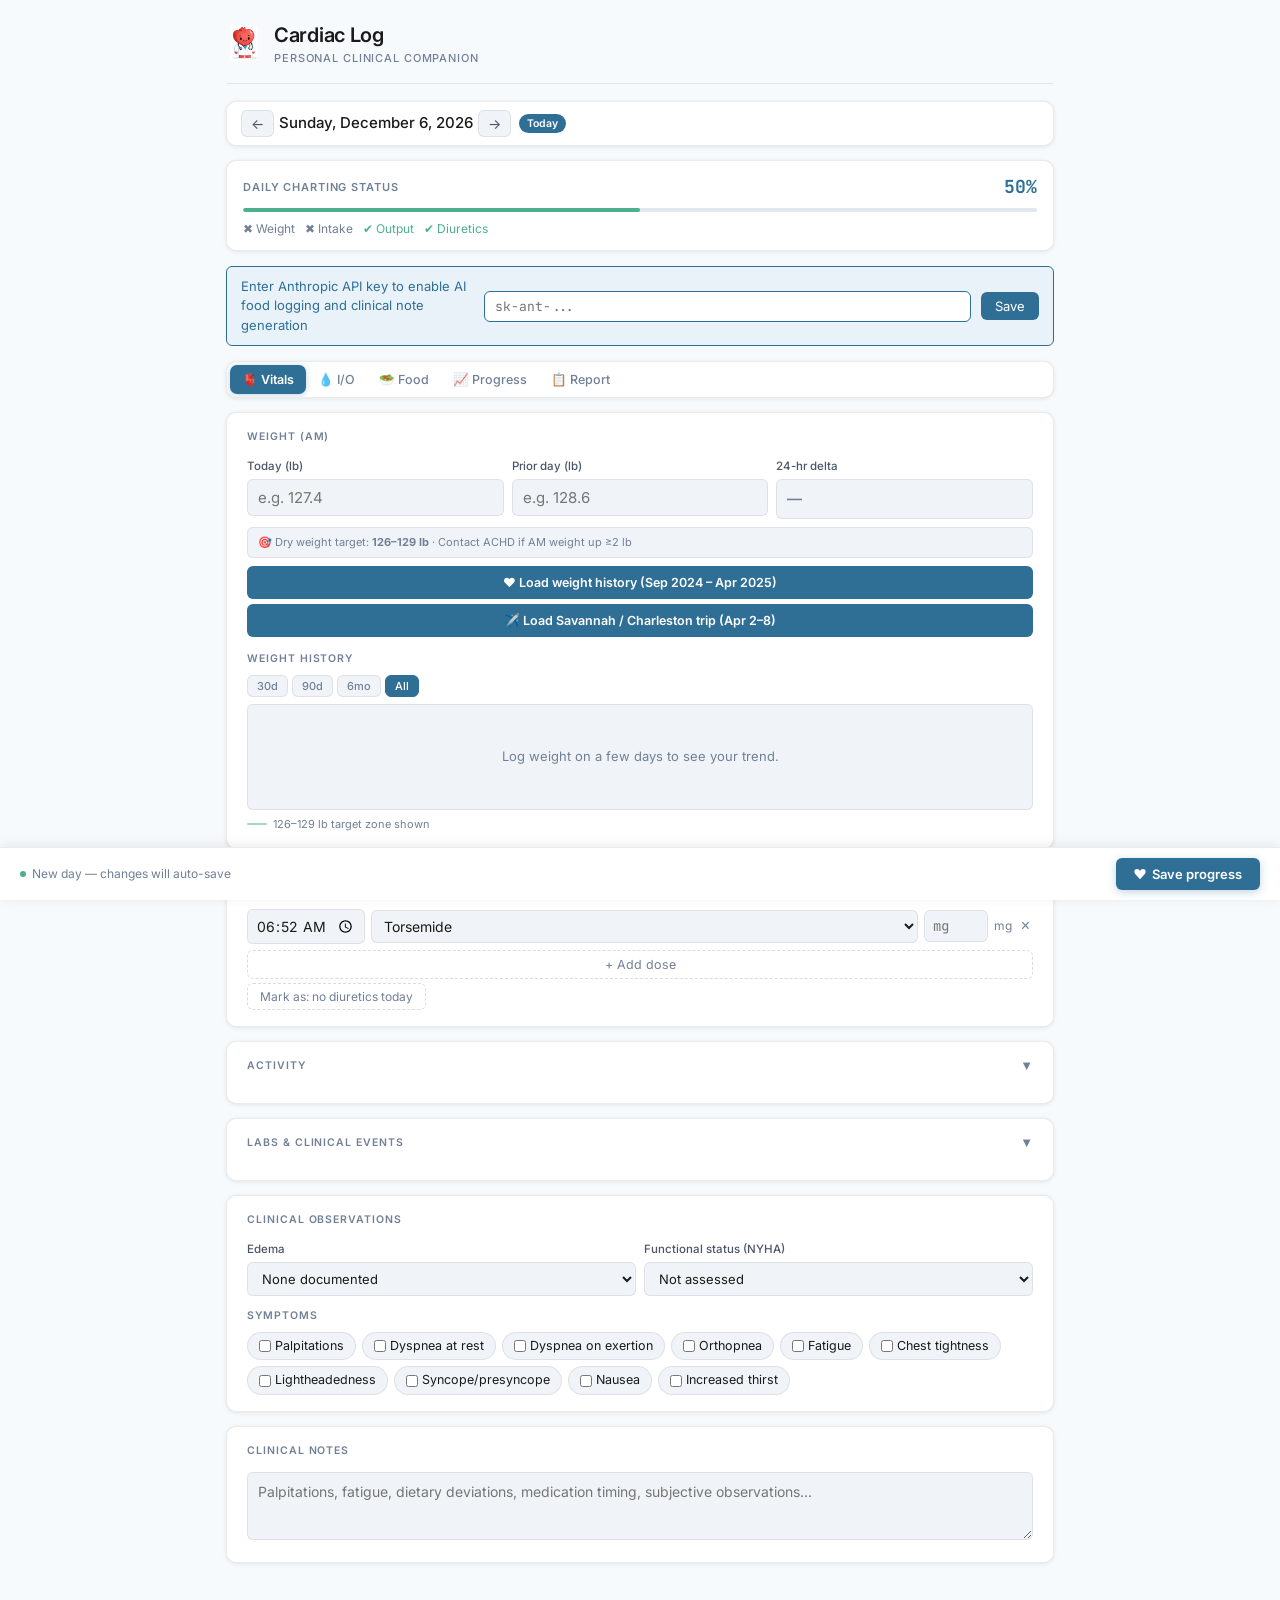
==== commit 5fb9fe6a: "Add files via upload" ====
--- a/index.html
+++ b/index.html
@@ -20,7 +20,7 @@
 <!-- iOS install hint — shown only in Safari when not already installed as PWA -->
 <div id="installHint" class="install-hint" style="display:none;">
   <img src="heart-mascot.png" class="install-hint-icon" alt="">
-  <span>Tap <strong>Share →</strong> then <strong>Add to Home Screen</strong> for the best experience</span>
+  <span>Tap <strong>Share →</strong> then <strong>Add to Home Screen</strong> · <strong>Export a backup</strong> before removing the app</span>
   <button onclick="document.getElementById('installHint').style.display='none'" class="install-hint-close">✕</button>
 </div>
 
@@ -103,7 +103,7 @@
 
       <!-- Data import buttons -->
       <div class="import-btns">
-        <button id="importHistoryBtn" onclick="runBuiltInImport()" class="import-btn">♥ Load weight history (Sep 2024 – Mar 2025)</button>
+        <button id="importHistoryBtn" onclick="runBuiltInImport()" class="import-btn">♥ Load weight history (Sep 2024 – Apr 2025)</button>
         <button id="importTripBtn" onclick="runTripImport()" class="import-btn">✈️ Load Savannah / Charleston trip (Apr 2–8)</button>
       </div>
 
@@ -388,6 +388,27 @@
       </div>
     </div>
 
+    <!-- Data Backup & Restore -->
+    <div class="section" style="border-color:var(--primary);background:var(--primary-light);">
+      <div class="section-title" style="color:var(--primary);">
+        <span class="section-title-left">💾 Data Backup &amp; Restore</span>
+      </div>
+      <p style="font-size:12.5px;color:var(--text2);margin-bottom:12px;line-height:1.6;">
+        Export all your logged data to a JSON file and save it to iCloud Drive or Files. 
+        If you ever lose data, import the file to restore everything instantly.
+        <strong style="color:var(--alert);"> Back up before deleting the app from your home screen.</strong>
+      </p>
+      <div style="display:flex;flex-direction:column;gap:8px;">
+        <button onclick="exportBackup()" style="background:var(--primary);color:white;border:none;border-radius:var(--radius-sm);padding:12px 16px;font-size:14px;font-weight:600;font-family:'Inter',sans-serif;cursor:pointer;display:flex;align-items:center;justify-content:center;gap:8px;width:100%;">
+          📥 Export backup (.json)
+        </button>
+        <label style="background:var(--surface);color:var(--primary);border:1.5px solid var(--primary);border-radius:var(--radius-sm);padding:11px 16px;font-size:14px;font-weight:600;font-family:'Inter',sans-serif;cursor:pointer;display:flex;align-items:center;justify-content:center;gap:8px;width:100%;box-sizing:border-box;">
+          📤 Restore from backup
+          <input type="file" accept=".json" style="display:none;" onchange="importBackup(this)">
+        </label>
+      </div>
+    </div>
+
   </div><!-- /tab-report -->
 
 </div><!-- /app -->
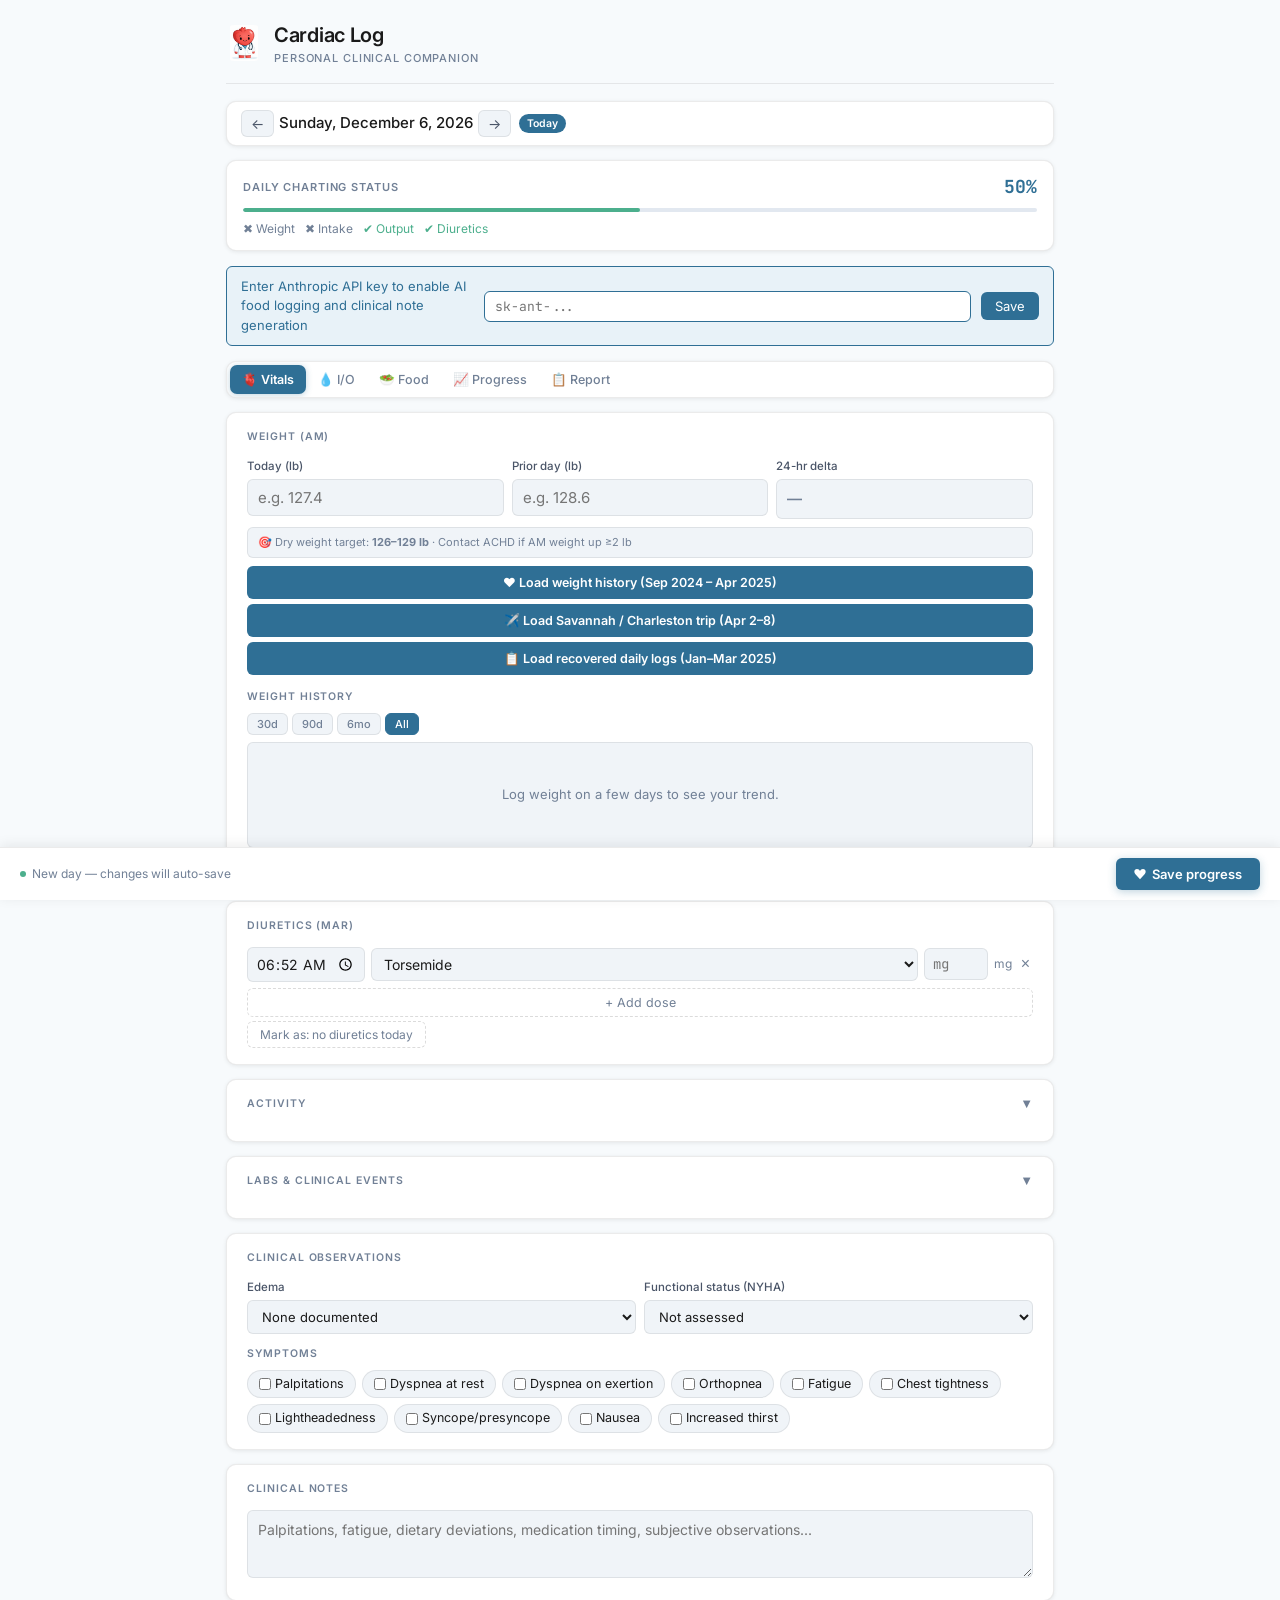
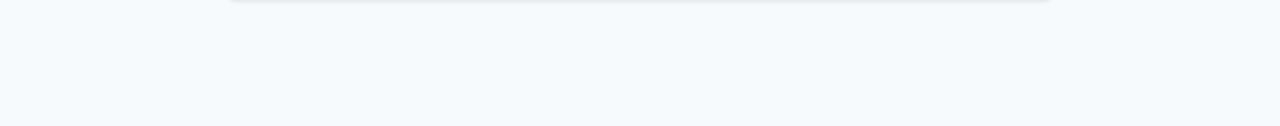
==== commit d418816b: "Add files via upload" ====
--- a/index.html
+++ b/index.html
@@ -105,6 +105,7 @@
       <div class="import-btns">
         <button id="importHistoryBtn" onclick="runBuiltInImport()" class="import-btn">♥ Load weight history (Sep 2024 – Apr 2025)</button>
         <button id="importTripBtn" onclick="runTripImport()" class="import-btn">✈️ Load Savannah / Charleston trip (Apr 2–8)</button>
+        <button id="importRecoveredBtn" onclick="runRecoveredImport()" class="import-btn">📋 Load recovered daily logs (Jan–Mar 2025)</button>
       </div>
 
       <!-- Weight Chart -->
--- a/style.css
+++ b/style.css
@@ -978,3 +978,27 @@
   body { background: white; color: black; }
   .app-header { border-bottom: 1px solid #ccc; padding-bottom: 8px; margin-bottom: 12px; }
 }
+
+/* ── LOCKED / TRIP DAYS ── */
+body.day-locked .app input:not([type=date]):not(#apiKeyInput),
+body.day-locked .app textarea,
+body.day-locked .app select {
+  background: var(--surface2) !important;
+  color: var(--text3) !important;
+  cursor: not-allowed !important;
+  pointer-events: none;
+}
+
+body.day-locked .app .section {
+  opacity: 0.82;
+}
+
+body.day-locked .save-now-btn {
+  opacity: 0.4 !important;
+  cursor: not-allowed !important;
+  pointer-events: none;
+}
+
+#lockedDayBanner {
+  animation: fadeUp 0.2s ease;
+}
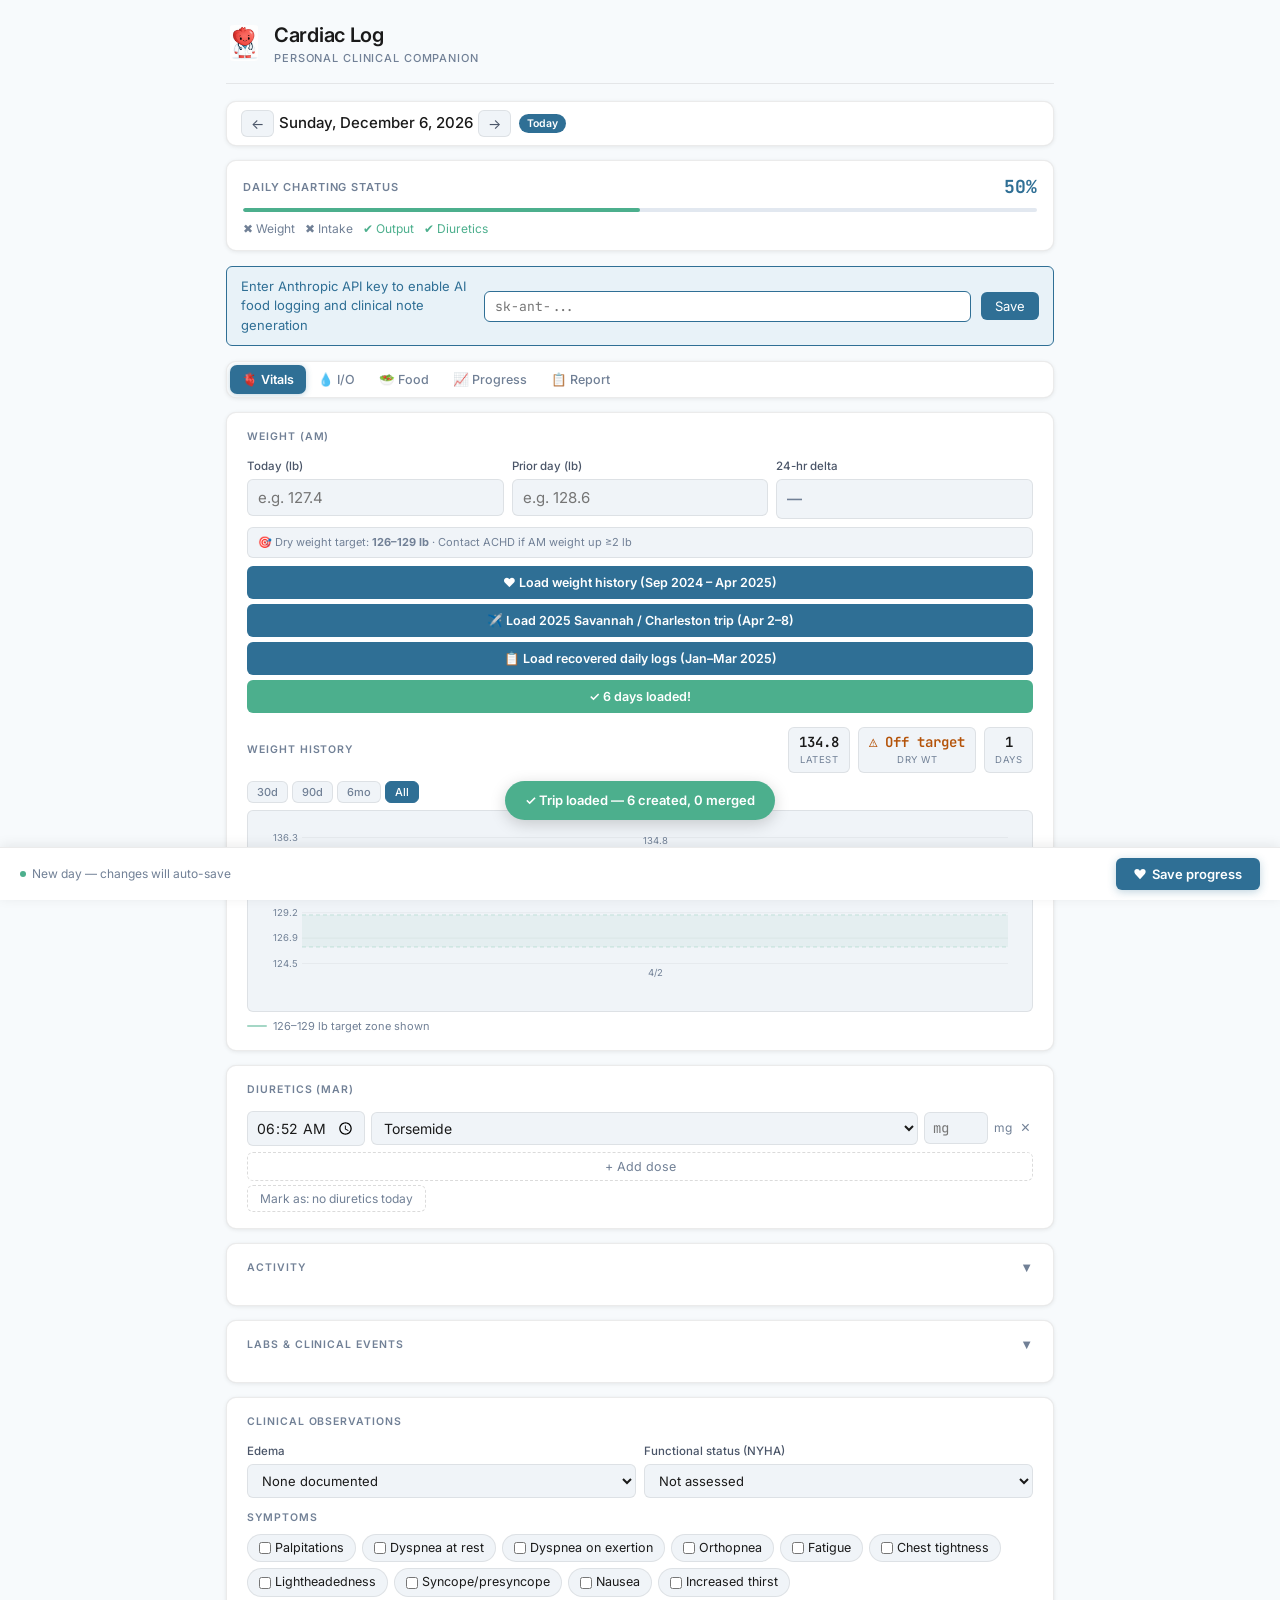
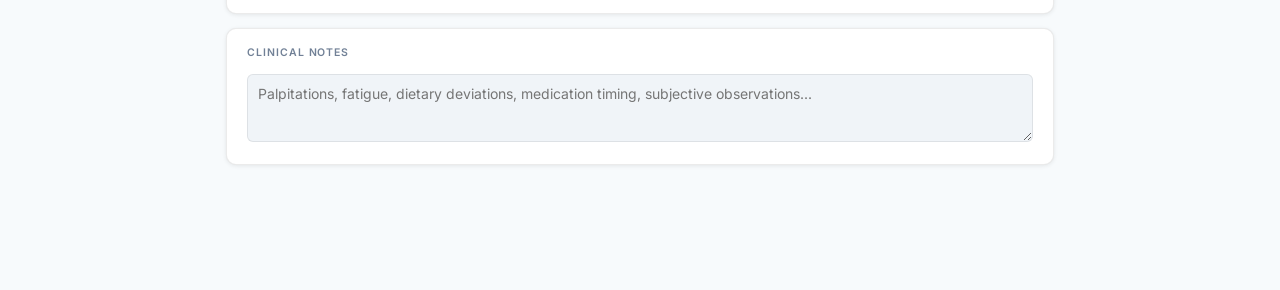
==== commit 935d5f2f: "Add files via upload" ====
--- a/index.html
+++ b/index.html
@@ -104,8 +104,9 @@
       <!-- Data import buttons -->
       <div class="import-btns">
         <button id="importHistoryBtn" onclick="runBuiltInImport()" class="import-btn">♥ Load weight history (Sep 2024 – Apr 2025)</button>
-        <button id="importTripBtn" onclick="runTripImport()" class="import-btn">✈️ Load Savannah / Charleston trip (Apr 2–8)</button>
+        <button id="importTripBtn" onclick="runTripImport()" class="import-btn">✈️ Load 2025 Savannah / Charleston trip (Apr 2–8)</button>
         <button id="importRecoveredBtn" onclick="runRecoveredImport()" class="import-btn">📋 Load recovered daily logs (Jan–Mar 2025)</button>
+        <button id="importTrip2026Btn" onclick="runTrip2026Import()" class="import-btn">✈️ Load 2026 Southeast trip (Apr 2–7)</button>
       </div>
 
       <!-- Weight Chart -->
